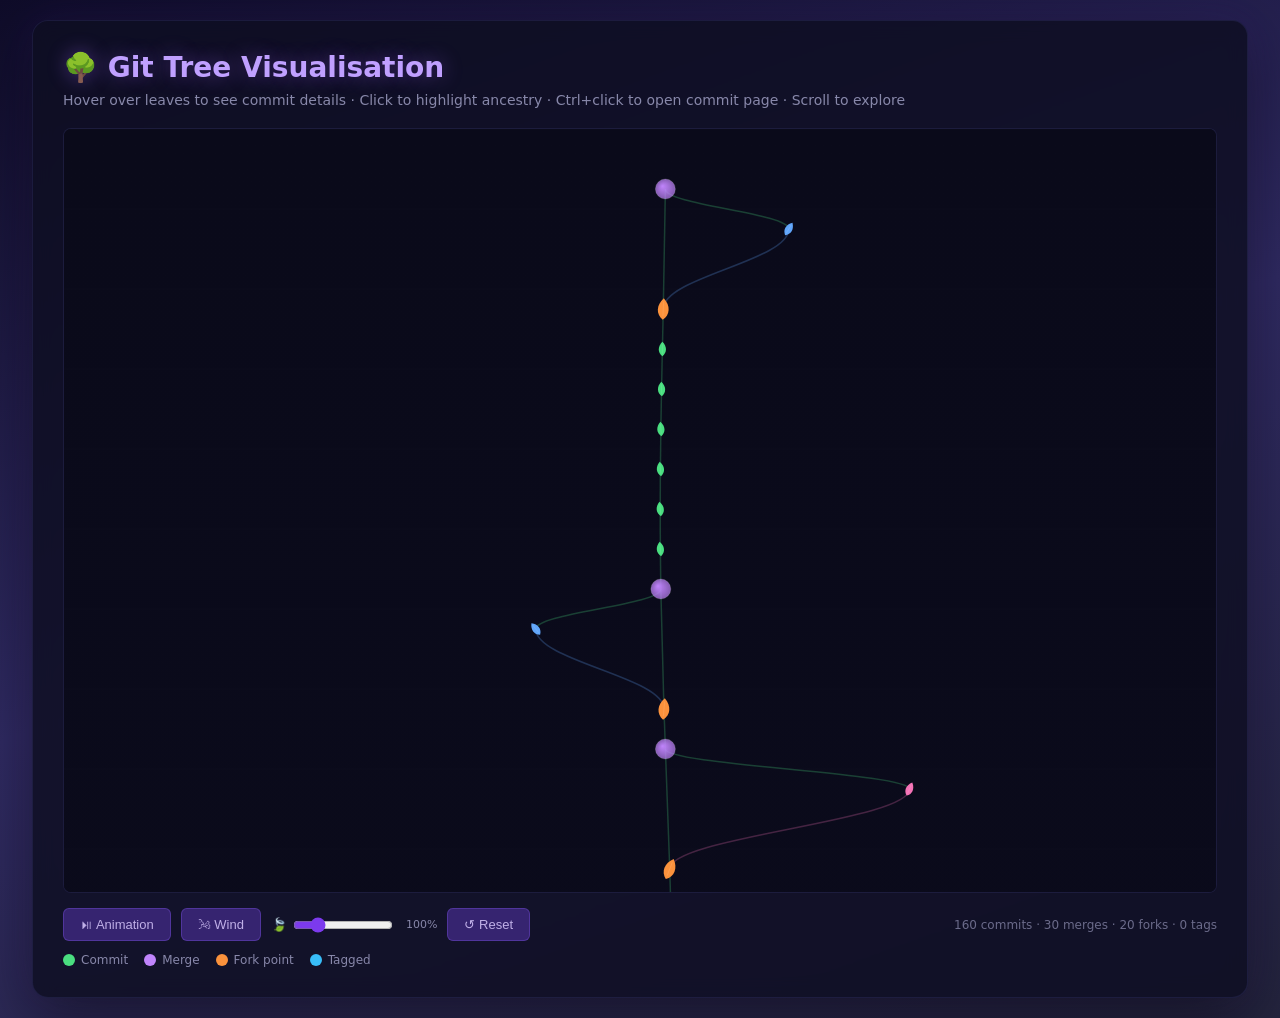
==== .github/tree-viz/git-tree.html @ 7b602de1 "deps(deps): bump actions/cache from 5 to 6 Bumps [actions/cache](https://github.com/actions/cache) f" ====
<!DOCTYPE html>
<html lang="en">
<head>
    <meta charset="UTF-8">
    <meta name="viewport" content="width=device-width, initial-scale=1.0">
    <title>Git Tree Visualisation</title>
    <style>
        * { margin: 0; padding: 0; box-sizing: border-box; }

        body {
            font-family: system-ui, -apple-system, sans-serif;
            background: linear-gradient(160deg, #0f0c29 0%, #302b63 50%, #24243e 100%);
            min-height: 100vh;
            display: flex;
            flex-direction: column;
            align-items: center;
            padding: 20px;
            color: #e0e0e0;
        }

        .container {
            background: rgba(15, 15, 35, 0.85);
            border-radius: 16px;
            box-shadow: 0 20px 60px rgba(0,0,0,0.5), 0 0 40px rgba(100, 60, 200, 0.15);
            padding: 30px;
            max-width: 95vw;
            width: 100%;
            backdrop-filter: blur(10px);
            border: 1px solid rgba(100, 100, 200, 0.15);
        }

        h1 {
            color: #c0a0ff;
            margin-bottom: 8px;
            font-size: 28px;
            text-shadow: 0 0 20px rgba(160, 100, 255, 0.4);
        }

        .info {
            color: #8888aa;
            margin-bottom: 20px;
            font-size: 14px;
        }

        .canvas-viewport {
            position: relative;
            width: 100%;
            overflow: auto;
            border: 1px solid rgba(100, 100, 200, 0.2);
            border-radius: 8px;
            background: #0a0a1a;
            max-height: 85vh;
        }

        #treeCanvas {
            display: block;
            cursor: crosshair;
        }

        #tooltip {
            position: fixed;
            background: rgba(20, 10, 40, 0.96);
            colour: white;
            padding: 14px 18px;
            border-radius: 10px;
            font-family: 'SF Mono', 'Fira Code', 'Cascadia Code', monospace;
            font-size: 12px;
            pointer-events: none;
            opacity: 0;
            transition: opacity 0.15s ease;
            box-shadow: 0 8px 24px rgba(0,0,0,0.6), 0 0 12px rgba(120, 80, 200, 0.3);
            max-width: 420px;
            z-index: 1000;
            border: 1px solid rgba(140, 100, 240, 0.3);
        }

        #tooltip.visible { opacity: 1; }

        .tooltip-sha {
            color: #60a5fa;
            font-weight: bold;
            margin-bottom: 6px;
            font-size: 13px;
        }
        .tooltip-msg {
            color: #e2e8f0;
            margin-bottom: 6px;
            line-height: 1.4;
            word-break: break-word;
        }
        .tooltip-author {
            color: #a78bfa;
            font-size: 11px;
            margin-bottom: 4px;
        }
        .tooltip-date {
            color: #64748b;
            font-size: 10px;
        }
        .tooltip-refs {
            color: #34d399;
            font-size: 11px;
            margin-top: 4px;
            font-weight: bold;
        }

        .controls {
            margin-top: 15px;
            display: flex;
            gap: 10px;
            flex-wrap: wrap;
            align-items: center;
        }

        button {
            padding: 8px 16px;
            background: rgba(80, 50, 160, 0.6);
            color: #c0b0e8;
            border: 1px solid rgba(120, 80, 220, 0.4);
            border-radius: 6px;
            cursor: pointer;
            font-size: 13px;
            transition: all 0.2s;
        }
        button:hover {
            background: rgba(100, 60, 200, 0.8);
            colour: white;
            box-shadow: 0 0 12px rgba(120, 80, 220, 0.4);
        }

        .stats {
            margin-left: auto;
            font-size: 12px;
            color: #6b6b8a;
        }

        .wind-slider-label {
            display: flex;
            align-items: center;
            gap: 6px;
            font-size: 13px;
            color: #c0b0e8;
        }
        .wind-slider-label input[type="range"] {
            width: 100px;
            accent-color: #7c3aed;
        }
        #windVal {
            min-width: 3.5em;
            text-align: right;
            font-size: 11px;
            color: #8888aa;
        }

        .legend {
            display: flex;
            gap: 16px;
            margin-top: 12px;
            flex-wrap: wrap;
        }
        .legend-item {
            display: flex;
            align-items: center;
            gap: 6px;
            font-size: 12px;
            color: #8888aa;
        }
        .legend-dot {
            width: 12px;
            height: 12px;
            border-radius: 50%;
            display: inline-block;
        }
    </style>
</head>
<body>
    <div class="container">
        <h1>🌳 Git Tree Visualisation</h1>
        <p class="info">Hover over leaves to see commit details · Click to highlight ancestry · Ctrl+click to open commit page · Scroll to explore</p>

        <div class="canvas-viewport" id="viewport">
            <canvas id="treeCanvas" width="14320" height="11140"></canvas>
        </div>

        <div class="controls">
            <button onclick="toggleAnimation()">⏯ Animation</button>
            <button onclick="toggleWind()">🌬 Wind</button>
            <label class="wind-slider-label" title="Wind intensity">🍃 <input type="range" id="windSlider" min="0" max="500" value="100" oninput="updateWindIntensity(this.value)"><span id="windVal">100%</span></label>
            <button onclick="resetView()">↺ Reset</button>
            <span class="stats" id="stats"></span>
        </div>

        <div class="legend">
            <div class="legend-item"><span class="legend-dot" style="background:#4ade80"></span> Commit</div>
            <div class="legend-item"><span class="legend-dot" style="background:#c084fc"></span> Merge</div>
            <div class="legend-item"><span class="legend-dot" style="background:#fb923c"></span> Fork point</div>
            <div class="legend-item"><span class="legend-dot" style="background:#38bdf8"></span> Tagged</div>
        </div>
    </div>

    <div id="tooltip">
        <div class="tooltip-sha"></div>
        <div class="tooltip-msg"></div>
        <div class="tooltip-author"></div>
        <div class="tooltip-date"></div>
        <div class="tooltip-refs"></div>
    </div>

    <script>
        // Embedded git data
        const gitData =
{
  "metadata": {
    "repository": "NucleiTaxa",
    "current_branch": "main",
    "repo_url": "https://github.com/XAOSTECH/NucleiTaxa",
    "generated": "2026-06-22T04:49:00Z",
    "max_commits": 500
  },
  "commits": [
    {
      "sha": "41232c661ced8ee55ffcf00a85f423b5a6215e4b",
      "short": "41232c6",
      "parents": "b007c1e878e27f112cfa33607795972f46b2af36 40cb1a79347e690dd697839935535b9dbaecd4ac",
      "author": "github-actions[bot]",
      "email": "41898282+github-actions[bot]@users.noreply.github.com",
      "date": "2026-06-21T16:22:32Z",
      "timestamp": 1782058952,
      "subject": "Merge pull request #24 from XAOSTECH/dependabot/github_actions/actions/checkout-7",
      "refs": "HEAD -> main, origin/main",
      "position": {
        "x": 600,
        "y": 60,
        "lane": 0,
        "radius": 10,
        "depth": 0,
        "is_trunk": true,
        "is_merge": true,
        "is_fork": false
      }
    },
    {
      "sha": "40cb1a79347e690dd697839935535b9dbaecd4ac",
      "short": "40cb1a7",
      "parents": "b007c1e878e27f112cfa33607795972f46b2af36",
      "author": "dependabot[bot]",
      "email": "49699333+dependabot[bot]@users.noreply.github.com",
      "date": "2026-06-21T16:22:16Z",
      "timestamp": 1782058936,
      "subject": "deps(deps): bump actions/checkout from 6 to 7",
      "refs": "",
      "position": {
        "x": 720,
        "y": 100,
        "lane": 1,
        "radius": 6,
        "depth": 1,
        "is_trunk": false,
        "is_merge": false,
        "is_fork": false
      }
    },
    {
      "sha": "b007c1e878e27f112cfa33607795972f46b2af36",
      "short": "b007c1e",
      "parents": "d0f3e8d32eca702ee3e70d079344cd46fb128a1e",
      "author": "xaos-bot",
      "email": "262248812+xaos-bot@users.noreply.github.com",
      "date": "2026-06-15T04:48:42Z",
      "timestamp": 1781498922,
      "subject": "chore: update git tree visualisation",
      "refs": "",
      "position": {
        "x": 600,
        "y": 180,
        "lane": 0,
        "radius": 9,
        "depth": 2,
        "is_trunk": true,
        "is_merge": false,
        "is_fork": true
      }
    },
    {
      "sha": "d0f3e8d32eca702ee3e70d079344cd46fb128a1e",
      "short": "d0f3e8d",
      "parents": "f5c9cf0ac5fb6d6c2a73957d58bdd40660bbec14",
      "author": "xaos-bot",
      "email": "262248812+xaos-bot@users.noreply.github.com",
      "date": "2026-06-08T04:21:24Z",
      "timestamp": 1780892484,
      "subject": "chore: update git tree visualisation",
      "refs": "",
      "position": {
        "x": 600,
        "y": 220,
        "lane": 0,
        "radius": 6,
        "depth": 3,
        "is_trunk": true,
        "is_merge": false,
        "is_fork": false
      }
    },
    {
      "sha": "f5c9cf0ac5fb6d6c2a73957d58bdd40660bbec14",
      "short": "f5c9cf0",
      "parents": "606347791460cd153b77f879ed98bd1bcd10e234",
      "author": "xaos-bot",
      "email": "262248812+xaos-bot@users.noreply.github.com",
      "date": "2026-06-01T04:25:32Z",
      "timestamp": 1780287932,
      "subject": "chore: update git tree visualisation",
      "refs": "",
      "position": {
        "x": 600,
        "y": 260,
        "lane": 0,
        "radius": 6,
        "depth": 4,
        "is_trunk": true,
        "is_merge": false,
        "is_fork": false
      }
    },
    {
      "sha": "606347791460cd153b77f879ed98bd1bcd10e234",
      "short": "6063477",
      "parents": "a9d413ce1d915ed72c4b5ce0df0faee19420cb8a",
      "author": "xaos-bot",
      "email": "262248812+xaos-bot@users.noreply.github.com",
      "date": "2026-05-25T04:10:03Z",
      "timestamp": 1779682203,
      "subject": "chore: update git tree visualisation",
      "refs": "",
      "position": {
        "x": 600,
        "y": 300,
        "lane": 0,
        "radius": 6,
        "depth": 5,
        "is_trunk": true,
        "is_merge": false,
        "is_fork": false
      }
    },
    {
      "sha": "a9d413ce1d915ed72c4b5ce0df0faee19420cb8a",
      "short": "a9d413c",
      "parents": "e63e639aa2f65babe57d899d7878a26528484118",
      "author": "xaos-bot",
      "email": "262248812+xaos-bot@users.noreply.github.com",
      "date": "2026-05-18T04:01:41Z",
      "timestamp": 1779076901,
      "subject": "chore: update git tree visualisation",
      "refs": "",
      "position": {
        "x": 600,
        "y": 340,
        "lane": 0,
        "radius": 6,
        "depth": 6,
        "is_trunk": true,
        "is_merge": false,
        "is_fork": false
      }
    },
    {
      "sha": "e63e639aa2f65babe57d899d7878a26528484118",
      "short": "e63e639",
      "parents": "c473a6976143fa69ef60a863da877c1083e9ee1a",
      "author": "xaos-bot",
      "email": "262248812+xaos-bot@users.noreply.github.com",
      "date": "2026-05-11T03:53:28Z",
      "timestamp": 1778471608,
      "subject": "chore: update git tree visualisation",
      "refs": "",
      "position": {
        "x": 600,
        "y": 380,
        "lane": 0,
        "radius": 6,
        "depth": 7,
        "is_trunk": true,
        "is_merge": false,
        "is_fork": false
      }
    },
    {
      "sha": "c473a6976143fa69ef60a863da877c1083e9ee1a",
      "short": "c473a69",
      "parents": "af40962e6a9e6e44453851a19d24b72e5bfe69c3",
      "author": "xaos-bot",
      "email": "262248812+xaos-bot@users.noreply.github.com",
      "date": "2026-05-04T03:35:18Z",
      "timestamp": 1777865718,
      "subject": "chore: update git tree visualisation",
      "refs": "",
      "position": {
        "x": 600,
        "y": 420,
        "lane": 0,
        "radius": 6,
        "depth": 8,
        "is_trunk": true,
        "is_merge": false,
        "is_fork": false
      }
    },
    {
      "sha": "af40962e6a9e6e44453851a19d24b72e5bfe69c3",
      "short": "af40962",
      "parents": "7d83b82faa7ccc38039ddff72d6188c4bd603f1f 62e15ee246f64b8602aaeaac5309c9735b6ff94a",
      "author": "github-actions[bot]",
      "email": "41898282+github-actions[bot]@users.noreply.github.com",
      "date": "2026-05-03T16:22:52Z",
      "timestamp": 1777825372,
      "subject": "Merge pull request #23 from XAOSTECH/dependabot/github_actions/XAOSTECH/dev-control-379196e542149cc83181d41c9b173bc8eb197db8",
      "refs": "",
      "position": {
        "x": 600,
        "y": 460,
        "lane": 0,
        "radius": 10,
        "depth": 9,
        "is_trunk": true,
        "is_merge": true,
        "is_fork": false
      }
    },
    {
      "sha": "62e15ee246f64b8602aaeaac5309c9735b6ff94a",
      "short": "62e15ee",
      "parents": "7d83b82faa7ccc38039ddff72d6188c4bd603f1f",
      "author": "dependabot[bot]",
      "email": "49699333+dependabot[bot]@users.noreply.github.com",
      "date": "2026-05-03T16:22:35Z",
      "timestamp": 1777825355,
      "subject": "deps(deps): bump XAOSTECH/dev-control",
      "refs": "",
      "position": {
        "x": 480,
        "y": 500,
        "lane": -1,
        "radius": 6,
        "depth": 10,
        "is_trunk": false,
        "is_merge": false,
        "is_fork": false
      }
    },
    {
      "sha": "7d83b82faa7ccc38039ddff72d6188c4bd603f1f",
      "short": "7d83b82",
      "parents": "8b4ada66db8052ad129b9caed45a054bc9fb64c3",
      "author": "xaos-bot",
      "email": "262248812+xaos-bot@users.noreply.github.com",
      "date": "2026-04-27T03:29:28Z",
      "timestamp": 1777260568,
      "subject": "chore: update git tree visualisation",
      "refs": "",
      "position": {
        "x": 600,
        "y": 580,
        "lane": 0,
        "radius": 9,
        "depth": 11,
        "is_trunk": true,
        "is_merge": false,
        "is_fork": true
      }
    },
    {
      "sha": "8b4ada66db8052ad129b9caed45a054bc9fb64c3",
      "short": "8b4ada6",
      "parents": "06611bc4a2fdcd0a7e358754fea4e74a6614bc07 65a94b5cf323e6d242012950b7185e0549c5fd6d",
      "author": "github-actions[bot]",
      "email": "41898282+github-actions[bot]@users.noreply.github.com",
      "date": "2026-04-26T16:22:46Z",
      "timestamp": 1777220566,
      "subject": "Merge pull request #22 from XAOSTECH/dependabot/github_actions/XAOSTECH/dev-control-9f305c1cb523dc7d832e58ac8af47c5ef5dba080",
      "refs": "",
      "position": {
        "x": 600,
        "y": 620,
        "lane": 0,
        "radius": 10,
        "depth": 12,
        "is_trunk": true,
        "is_merge": true,
        "is_fork": false
      }
    },
    {
      "sha": "65a94b5cf323e6d242012950b7185e0549c5fd6d",
      "short": "65a94b5",
      "parents": "06611bc4a2fdcd0a7e358754fea4e74a6614bc07",
      "author": "dependabot[bot]",
      "email": "49699333+dependabot[bot]@users.noreply.github.com",
      "date": "2026-04-26T16:22:29Z",
      "timestamp": 1777220549,
      "subject": "deps(deps): bump XAOSTECH/dev-control",
      "refs": "",
      "position": {
        "x": 840,
        "y": 660,
        "lane": 2,
        "radius": 6,
        "depth": 13,
        "is_trunk": false,
        "is_merge": false,
        "is_fork": false
      }
    },
    {
      "sha": "06611bc4a2fdcd0a7e358754fea4e74a6614bc07",
      "short": "06611bc",
      "parents": "e55819404cbd61c9c9fb7d485c2bc959acaa6da0",
      "author": "xaos-bot",
      "email": "262248812+xaos-bot@users.noreply.github.com",
      "date": "2026-04-20T03:22:00Z",
      "timestamp": 1776655320,
      "subject": "chore: update git tree visualisation",
      "refs": "",
      "position": {
        "x": 600,
        "y": 740,
        "lane": 0,
        "radius": 9,
        "depth": 14,
        "is_trunk": true,
        "is_merge": false,
        "is_fork": true
      }
    },
    {
      "sha": "e55819404cbd61c9c9fb7d485c2bc959acaa6da0",
      "short": "e558194",
      "parents": "5be354a87c30fcbe55186626407dc986a97b3bef",
      "author": "xaos-bot",
      "email": "262248812+xaos-bot@users.noreply.github.com",
      "date": "2026-04-13T03:21:18Z",
      "timestamp": 1776050478,
      "subject": "chore: update git tree visualisation",
      "refs": "",
      "position": {
        "x": 600,
        "y": 780,
        "lane": 0,
        "radius": 6,
        "depth": 15,
        "is_trunk": true,
        "is_merge": false,
        "is_fork": false
      }
    },
    {
      "sha": "5be354a87c30fcbe55186626407dc986a97b3bef",
      "short": "5be354a",
      "parents": "4da0166adc222e0f4d15960dfcf4c6582ae81dc2 6b8c9df88d8353589216b6ad752e42dc074a12f6",
      "author": "xaostech[bot]",
      "email": "260314499+xaostech[bot]@users.noreply.github.com",
      "date": "2026-04-12T16:23:05Z",
      "timestamp": 1776010985,
      "subject": "Merge pull request #21 from XAOSTECH:dependabot/github_actions/XAOSTECH/dev-control-99c3e9aab76604c6a046e205f1a8e0dcf53fe935",
      "refs": "",
      "position": {
        "x": 600,
        "y": 820,
        "lane": 0,
        "radius": 10,
        "depth": 16,
        "is_trunk": true,
        "is_merge": true,
        "is_fork": false
      }
    },
    {
      "sha": "4da0166adc222e0f4d15960dfcf4c6582ae81dc2",
      "short": "4da0166",
      "parents": "c6d8f08773262a2178a7fde7b9eb0bcdce053961 18c7254143e2e7862708c2ce498ddb08b98daad4",
      "author": "xaostech[bot]",
      "email": "260314499+xaostech[bot]@users.noreply.github.com",
      "date": "2026-04-12T16:22:57Z",
      "timestamp": 1776010977,
      "subject": "Merge pull request #20 from XAOSTECH:dependabot/github_actions/actions/github-script-9",
      "refs": "",
      "position": {
        "x": 600,
        "y": 860,
        "lane": 0,
        "radius": 10,
        "depth": 17,
        "is_trunk": true,
        "is_merge": true,
        "is_fork": false
      }
    },
    {
      "sha": "c6d8f08773262a2178a7fde7b9eb0bcdce053961",
      "short": "c6d8f08",
      "parents": "495ff445d1a9e8f7c9bde75d1e3028f36a0f2b95 a6d15f255c7b112c5cb91ea34bc2eed3b96606d8",
      "author": "github-actions[bot]",
      "email": "41898282+github-actions[bot]@users.noreply.github.com",
      "date": "2026-04-12T16:22:41Z",
      "timestamp": 1776010961,
      "subject": "Merge pull request #19 from XAOSTECH/dependabot/github_actions/actions/upload-artifact-7",
      "refs": "",
      "position": {
        "x": 600,
        "y": 900,
        "lane": 0,
        "radius": 10,
        "depth": 18,
        "is_trunk": true,
        "is_merge": true,
        "is_fork": false
      }
    },
    {
      "sha": "6b8c9df88d8353589216b6ad752e42dc074a12f6",
      "short": "6b8c9df",
      "parents": "495ff445d1a9e8f7c9bde75d1e3028f36a0f2b95",
      "author": "dependabot[bot]",
      "email": "49699333+dependabot[bot]@users.noreply.github.com",
      "date": "2026-04-12T16:22:39Z",
      "timestamp": 1776010959,
      "subject": "deps(deps): bump XAOSTECH/dev-control",
      "refs": "",
      "position": {
        "x": 360,
        "y": 940,
        "lane": -2,
        "radius": 6,
        "depth": 19,
        "is_trunk": false,
        "is_merge": false,
        "is_fork": false
      }
    },
    {
      "sha": "18c7254143e2e7862708c2ce498ddb08b98daad4",
      "short": "18c7254",
      "parents": "495ff445d1a9e8f7c9bde75d1e3028f36a0f2b95",
      "author": "dependabot[bot]",
      "email": "49699333+dependabot[bot]@users.noreply.github.com",
      "date": "2026-04-12T16:22:30Z",
      "timestamp": 1776010950,
      "subject": "deps(deps): bump actions/github-script from 8 to 9",
      "refs": "",
      "position": {
        "x": 960,
        "y": 1020,
        "lane": 3,
        "radius": 6,
        "depth": 20,
        "is_trunk": false,
        "is_merge": false,
        "is_fork": false
      }
    },
    {
      "sha": "a6d15f255c7b112c5cb91ea34bc2eed3b96606d8",
      "short": "a6d15f2",
      "parents": "495ff445d1a9e8f7c9bde75d1e3028f36a0f2b95",
      "author": "dependabot[bot]",
      "email": "49699333+dependabot[bot]@users.noreply.github.com",
      "date": "2026-04-12T16:22:25Z",
      "timestamp": 1776010945,
      "subject": "deps(deps): bump actions/upload-artifact from 4 to 7",
      "refs": "",
      "position": {
        "x": 240,
        "y": 1100,
        "lane": -3,
        "radius": 6,
        "depth": 21,
        "is_trunk": false,
        "is_merge": false,
        "is_fork": false
      }
    },
    {
      "sha": "495ff445d1a9e8f7c9bde75d1e3028f36a0f2b95",
      "short": "495ff44",
      "parents": "6768ca57034a667f671c6df43870708297c64d71",
      "author": "xaos-bot",
      "email": "262248812+xaos-bot@users.noreply.github.com",
      "date": "2026-04-06T02:51:57Z",
      "timestamp": 1775443917,
      "subject": "chore: update git tree visualisation",
      "refs": "",
      "position": {
        "x": 600,
        "y": 1180,
        "lane": 0,
        "radius": 9,
        "depth": 22,
        "is_trunk": true,
        "is_merge": false,
        "is_fork": true
      }
    },
    {
      "sha": "6768ca57034a667f671c6df43870708297c64d71",
      "short": "6768ca5",
      "parents": "ab99e5c835305ece7202326d80ac784bf202d5a3 105cc7beadb2a890464088f665e5e45d92e1fe4e",
      "author": "github-actions[bot]",
      "email": "41898282+github-actions[bot]@users.noreply.github.com",
      "date": "2026-04-05T16:23:02Z",
      "timestamp": 1775406182,
      "subject": "Merge pull request #18 from XAOSTECH/dependabot/github_actions/XAOSTECH/dev-control-36d58407ebfb4ea31439818a87634315a0cebcad",
      "refs": "",
      "position": {
        "x": 600,
        "y": 1220,
        "lane": 0,
        "radius": 10,
        "depth": 23,
        "is_trunk": true,
        "is_merge": true,
        "is_fork": false
      }
    },
    {
      "sha": "ab99e5c835305ece7202326d80ac784bf202d5a3",
      "short": "ab99e5c",
      "parents": "a4da0d1876a8d8c42b1d01bcae4d5f3532a8497f d369dd8db6f604b87bf23433dba35d2415a3264c",
      "author": "github-actions[bot]",
      "email": "41898282+github-actions[bot]@users.noreply.github.com",
      "date": "2026-04-05T16:22:48Z",
      "timestamp": 1775406168,
      "subject": "Merge pull request #17 from XAOSTECH/dependabot/github_actions/actions/github-script-8",
      "refs": "",
      "position": {
        "x": 600,
        "y": 1260,
        "lane": 0,
        "radius": 10,
        "depth": 24,
        "is_trunk": true,
        "is_merge": true,
        "is_fork": false
      }
    },
    {
      "sha": "105cc7beadb2a890464088f665e5e45d92e1fe4e",
      "short": "105cc7b",
      "parents": "a4da0d1876a8d8c42b1d01bcae4d5f3532a8497f",
      "author": "dependabot[bot]",
      "email": "49699333+dependabot[bot]@users.noreply.github.com",
      "date": "2026-04-05T16:22:44Z",
      "timestamp": 1775406164,
      "subject": "deps(deps): bump XAOSTECH/dev-control",
      "refs": "",
      "position": {
        "x": 1080,
        "y": 1300,
        "lane": 4,
        "radius": 6,
        "depth": 25,
        "is_trunk": false,
        "is_merge": false,
        "is_fork": false
      }
    },
    {
      "sha": "d369dd8db6f604b87bf23433dba35d2415a3264c",
      "short": "d369dd8",
      "parents": "a4da0d1876a8d8c42b1d01bcae4d5f3532a8497f",
      "author": "dependabot[bot]",
      "email": "49699333+dependabot[bot]@users.noreply.github.com",
      "date": "2026-04-05T16:22:30Z",
      "timestamp": 1775406150,
      "subject": "deps(deps): bump actions/github-script from 6 to 8",
      "refs": "",
      "position": {
        "x": 120,
        "y": 1380,
        "lane": -4,
        "radius": 6,
        "depth": 26,
        "is_trunk": false,
        "is_merge": false,
        "is_fork": false
      }
    },
    {
      "sha": "a4da0d1876a8d8c42b1d01bcae4d5f3532a8497f",
      "short": "a4da0d1",
      "parents": "07fea1371aa328c6f38baeac55003c05463f8e19 1c0269caea0f105f8944b753b01d567b0411a062",
      "author": "github-actions[bot]",
      "email": "41898282+github-actions[bot]@users.noreply.github.com",
      "date": "2026-04-01T02:08:28Z",
      "timestamp": 1775009308,
      "subject": "Merge pull request #16 from XAOSTECH/anglicise/20260401-020811",
      "refs": "",
      "position": {
        "x": 600,
        "y": 1460,
        "lane": 0,
        "radius": 10,
        "depth": 27,
        "is_trunk": true,
        "is_merge": true,
        "is_fork": true
      }
    },
    {
      "sha": "1c0269caea0f105f8944b753b01d567b0411a062",
      "short": "1c0269c",
      "parents": "07fea1371aa328c6f38baeac55003c05463f8e19",
      "author": "xaos-bot",
      "email": "262248812+xaos-bot@users.noreply.github.com",
      "date": "2026-04-01T02:08:11Z",
      "timestamp": 1775009291,
      "subject": "chore: convert American spellings to British English",
      "refs": "",
      "position": {
        "x": 1200,
        "y": 1500,
        "lane": 5,
        "radius": 6,
        "depth": 28,
        "is_trunk": false,
        "is_merge": false,
        "is_fork": false
      }
    },
    {
      "sha": "07fea1371aa328c6f38baeac55003c05463f8e19",
      "short": "07fea13",
      "parents": "a2fa42864970e7c47db732296d293b922dba3d65",
      "author": "xaos-bot",
      "email": "262248812+xaos-bot@users.noreply.github.com",
      "date": "2026-03-30T02:51:09Z",
      "timestamp": 1774839069,
      "subject": "chore: update git tree visualisation",
      "refs": "",
      "position": {
        "x": 600,
        "y": 1580,
        "lane": 0,
        "radius": 9,
        "depth": 29,
        "is_trunk": true,
        "is_merge": false,
        "is_fork": true
      }
    },
    {
      "sha": "a2fa42864970e7c47db732296d293b922dba3d65",
      "short": "a2fa428",
      "parents": "47b418a959170329266ae20ea1c55f77c2b107ff 76e9b72fe594a3b52e68c084a3599f8bad91bd20",
      "author": "github-actions[bot]",
      "email": "41898282+github-actions[bot]@users.noreply.github.com",
      "date": "2026-03-29T16:22:46Z",
      "timestamp": 1774801366,
      "subject": "Merge pull request #14 from XAOSTECH/dependabot/github_actions/actions/create-github-app-token-3",
      "refs": "",
      "position": {
        "x": 600,
        "y": 1620,
        "lane": 0,
        "radius": 10,
        "depth": 30,
        "is_trunk": true,
        "is_merge": true,
        "is_fork": false
      }
    },
    {
      "sha": "76e9b72fe594a3b52e68c084a3599f8bad91bd20",
      "short": "76e9b72",
      "parents": "47b418a959170329266ae20ea1c55f77c2b107ff",
      "author": "dependabot[bot]",
      "email": "49699333+dependabot[bot]@users.noreply.github.com",
      "date": "2026-03-29T16:22:30Z",
      "timestamp": 1774801350,
      "subject": "deps(deps): bump actions/create-github-app-token from 2 to 3",
      "refs": "",
      "position": {
        "x": 0,
        "y": 1660,
        "lane": -5,
        "radius": 6,
        "depth": 31,
        "is_trunk": false,
        "is_merge": false,
        "is_fork": false
      }
    },
    {
      "sha": "47b418a959170329266ae20ea1c55f77c2b107ff",
      "short": "47b418a",
      "parents": "8fa06ba74d2447d9806a442b6a7745e06b16e495",
      "author": "xaoscience",
      "email": "69734795+xaoscience@users.noreply.github.com",
      "date": "2026-03-23T17:54:19+01:00",
      "timestamp": 1774284859,
      "subject": "chore(dc-init): load workflows,actions",
      "refs": "",
      "position": {
        "x": 600,
        "y": 1740,
        "lane": 0,
        "radius": 9,
        "depth": 32,
        "is_trunk": true,
        "is_merge": false,
        "is_fork": true
      }
    },
    {
      "sha": "8fa06ba74d2447d9806a442b6a7745e06b16e495",
      "short": "8fa06ba",
      "parents": "980f73be9d4bdbeb8397f82aeaf29d475613d9b9",
      "author": "xaos-bot",
      "email": "262248812+xaos-bot@users.noreply.github.com",
      "date": "2026-03-23T02:38:33Z",
      "timestamp": 1774233513,
      "subject": "chore: update git tree visualisation",
      "refs": "",
      "position": {
        "x": 600,
        "y": 1780,
        "lane": 0,
        "radius": 6,
        "depth": 33,
        "is_trunk": true,
        "is_merge": false,
        "is_fork": false
      }
    },
    {
      "sha": "980f73be9d4bdbeb8397f82aeaf29d475613d9b9",
      "short": "980f73b",
      "parents": "3eb93ade732d44b385df2f83e032c699518eb172 07aa05ac697365c7f98366637f169dbb2e31a215",
      "author": "github-actions[bot]",
      "email": "41898282+github-actions[bot]@users.noreply.github.com",
      "date": "2026-03-22T16:23:10Z",
      "timestamp": 1774196590,
      "subject": "Merge pull request #13 from XAOSTECH/dependabot/github_actions/actions/upload-artifact-7",
      "refs": "",
      "position": {
        "x": 600,
        "y": 1820,
        "lane": 0,
        "radius": 10,
        "depth": 34,
        "is_trunk": true,
        "is_merge": true,
        "is_fork": false
      }
    },
    {
      "sha": "07aa05ac697365c7f98366637f169dbb2e31a215",
      "short": "07aa05a",
      "parents": "a90053bc425779089548fff41b9a9b53cea60108",
      "author": "dependabot[bot]",
      "email": "49699333+dependabot[bot]@users.noreply.github.com",
      "date": "2026-03-22T16:22:55Z",
      "timestamp": 1774196575,
      "subject": "deps(deps): bump actions/upload-artifact from 4 to 7",
      "refs": "",
      "position": {
        "x": 1320,
        "y": 1860,
        "lane": 6,
        "radius": 6,
        "depth": 35,
        "is_trunk": false,
        "is_merge": false,
        "is_fork": false
      }
    },
    {
      "sha": "3eb93ade732d44b385df2f83e032c699518eb172",
      "short": "3eb93ad",
      "parents": "a90053bc425779089548fff41b9a9b53cea60108 ef2f3e6ed5f2c51dd7c15e7f307a6af76ac51df0",
      "author": "github-actions[bot]",
      "email": "41898282+github-actions[bot]@users.noreply.github.com",
      "date": "2026-03-22T16:22:46Z",
      "timestamp": 1774196566,
      "subject": "Merge pull request #11 from XAOSTECH/dependabot/github_actions/actions/create-github-app-token-3",
      "refs": "",
      "position": {
        "x": 600,
        "y": 1940,
        "lane": 0,
        "radius": 10,
        "depth": 36,
        "is_trunk": true,
        "is_merge": true,
        "is_fork": false
      }
    },
    {
      "sha": "ef2f3e6ed5f2c51dd7c15e7f307a6af76ac51df0",
      "short": "ef2f3e6",
      "parents": "a90053bc425779089548fff41b9a9b53cea60108",
      "author": "dependabot[bot]",
      "email": "49699333+dependabot[bot]@users.noreply.github.com",
      "date": "2026-03-22T16:22:29Z",
      "timestamp": 1774196549,
      "subject": "deps(deps): bump actions/create-github-app-token from 2 to 3",
      "refs": "",
      "position": {
        "x": -120,
        "y": 1980,
        "lane": -6,
        "radius": 6,
        "depth": 37,
        "is_trunk": false,
        "is_merge": false,
        "is_fork": false
      }
    },
    {
      "sha": "a90053bc425779089548fff41b9a9b53cea60108",
      "short": "a90053b",
      "parents": "3f03000930502f41e4c17884fa1f745c1257fb01",
      "author": "xaoscience",
      "email": "69734795+xaoscience@users.noreply.github.com",
      "date": "2026-03-17T04:06:42+01:00",
      "timestamp": 1773716802,
      "subject": "chore(dc-init+contain): update workflows + actions + container config",
      "refs": "",
      "position": {
        "x": 600,
        "y": 2060,
        "lane": 0,
        "radius": 9,
        "depth": 38,
        "is_trunk": true,
        "is_merge": false,
        "is_fork": true
      }
    },
    {
      "sha": "3f03000930502f41e4c17884fa1f745c1257fb01",
      "short": "3f03000",
      "parents": "5311755710e5d9f9ee2499631f4d7d92947b60b1",
      "author": "χαος",
      "email": "69734795+xaoscience@users.noreply.github.com",
      "date": "2025-12-23T00:20:26+01:00",
      "timestamp": 1766445626,
      "subject": "chore(devcontainer): guard python installs in post-create.sh (SKIP_PYTHON=1 to skip)",
      "refs": "",
      "position": {
        "x": 600,
        "y": 2100,
        "lane": 0,
        "radius": 6,
        "depth": 39,
        "is_trunk": true,
        "is_merge": false,
        "is_fork": false
      }
    },
    {
      "sha": "5311755710e5d9f9ee2499631f4d7d92947b60b1",
      "short": "5311755",
      "parents": "49b4cec2a9838d07bc0b04e8a6a51360a58a4527",
      "author": "χαος",
      "email": "69734795+xaoscience@users.noreply.github.com",
      "date": "2025-12-23T00:20:18+01:00",
      "timestamp": 1766445618,
      "subject": "chore(devcontainer): simplify Dockerfile.cuda to minimal CUDA+R base and MIRROR build-arg",
      "refs": "",
      "position": {
        "x": 600,
        "y": 2140,
        "lane": 0,
        "radius": 6,
        "depth": 40,
        "is_trunk": true,
        "is_merge": false,
        "is_fork": false
      }
    },
    {
      "sha": "49b4cec2a9838d07bc0b04e8a6a51360a58a4527",
      "short": "49b4cec",
      "parents": "647e31be65624a7d912c00861c39a461f233c41a",
      "author": "χαος",
      "email": "69734795+xaoscience@users.noreply.github.com",
      "date": "2025-12-23T00:20:11+01:00",
      "timestamp": 1766445611,
      "subject": "chore(devcontainer): switch to minimal CUDA+R devcontainer (remove heavy python feature & postCreate)",
      "refs": "",
      "position": {
        "x": 600,
        "y": 2180,
        "lane": 0,
        "radius": 6,
        "depth": 41,
        "is_trunk": true,
        "is_merge": false,
        "is_fork": false
      }
    },
    {
      "sha": "647e31be65624a7d912c00861c39a461f233c41a",
      "short": "647e31b",
      "parents": "dde4570909255fd8d626b9d12214732c4ec22a24 8c43e83201e72c54814f0f356d18e88389273b91",
      "author": "xaoscience",
      "email": "69734795+xaoscience@users.noreply.github.com",
      "date": "2025-12-22T19:31:37Z",
      "timestamp": 1766431897,
      "subject": "Merge pull request #9 from xaoscience/short-term-vsearch-cuda",
      "refs": "",
      "position": {
        "x": 600,
        "y": 2220,
        "lane": 0,
        "radius": 10,
        "depth": 42,
        "is_trunk": true,
        "is_merge": true,
        "is_fork": false
      }
    },
    {
      "sha": "376b852cb0e66e4ee0339be4801b446736c0dd03",
      "short": "376b852",
      "parents": "8ea4df1f029b6e081d065e15fae7e09e512a96db 1965089e5c62a5f35fd7abf9e584783fe92c07e6",
      "author": "xaoscience",
      "email": "69734795+xaoscience@users.noreply.github.com",
      "date": "2025-12-22T19:31:37Z",
      "timestamp": 1766431897,
      "subject": "Merge pull request #9 from xaoscience/short-term-vsearch-cuda",
      "refs": "origin/Main.bak",
      "position": {
        "x": 1440,
        "y": 2260,
        "lane": 7,
        "radius": 10,
        "depth": 43,
        "is_trunk": false,
        "is_merge": true,
        "is_fork": false
      }
    },
    {
      "sha": "8c43e83201e72c54814f0f356d18e88389273b91",
      "short": "8c43e83",
      "parents": "d2a80384527e28d7d33d030cdb6e27d51c64898b",
      "author": "χαος",
      "email": "69734795+xaoscience@users.noreply.github.com",
      "date": "2025-12-22T20:14:02+01:00",
      "timestamp": 1766430842,
      "subject": "docs: Add Phase 1 GPU implementation guide and validation checklist",
      "refs": "",
      "position": {
        "x": -240,
        "y": 2340,
        "lane": -7,
        "radius": 6,
        "depth": 44,
        "is_trunk": false,
        "is_merge": false,
        "is_fork": false
      }
    },
    {
      "sha": "1965089e5c62a5f35fd7abf9e584783fe92c07e6",
      "short": "1965089",
      "parents": "6f05151d1d316c63ac29b65033a891fdc4f7fa21",
      "author": "χαος",
      "email": "69734795+xaoscience@users.noreply.github.com",
      "date": "2025-12-22T20:14:02+01:00",
      "timestamp": 1766430842,
      "subject": "docs: Add Phase 1 GPU implementation guide and validation checklist",
      "refs": "",
      "position": {
        "x": 1560,
        "y": 2420,
        "lane": 8,
        "radius": 6,
        "depth": 45,
        "is_trunk": false,
        "is_merge": false,
        "is_fork": false
      }
    },
    {
      "sha": "d2a80384527e28d7d33d030cdb6e27d51c64898b",
      "short": "d2a8038",
      "parents": "fd42f6f5321a3f071d3a5e028ebb45b9b21dd2d0",
      "author": "χαος",
      "email": "69734795+xaoscience@users.noreply.github.com",
      "date": "2025-12-22T20:13:31+01:00",
      "timestamp": 1766430811,
      "subject": "feat: Add comprehensive CPU vs GPU benchmark test suite",
      "refs": "",
      "position": {
        "x": -360,
        "y": 2500,
        "lane": -8,
        "radius": 6,
        "depth": 46,
        "is_trunk": false,
        "is_merge": false,
        "is_fork": false
      }
    },
    {
      "sha": "6f05151d1d316c63ac29b65033a891fdc4f7fa21",
      "short": "6f05151",
      "parents": "b68691bdc33238f55b87d59c2ee102187fc6ba21",
      "author": "χαος",
      "email": "69734795+xaoscience@users.noreply.github.com",
      "date": "2025-12-22T20:13:31+01:00",
      "timestamp": 1766430811,
      "subject": "feat: Add comprehensive CPU vs GPU benchmark test suite",
      "refs": "",
      "position": {
        "x": 1680,
        "y": 2580,
        "lane": 9,
        "radius": 6,
        "depth": 47,
        "is_trunk": false,
        "is_merge": false,
        "is_fork": false
      }
    },
    {
      "sha": "fd42f6f5321a3f071d3a5e028ebb45b9b21dd2d0",
      "short": "fd42f6f",
      "parents": "56fa90210f69760cc53a6007d509730a1c91817c",
      "author": "χαος",
      "email": "69734795+xaoscience@users.noreply.github.com",
      "date": "2025-12-22T20:12:56+01:00",
      "timestamp": 1766430776,
      "subject": "feat: Add CUDA GPU acceleration support to chimera detection stage",
      "refs": "",
      "position": {
        "x": -480,
        "y": 2660,
        "lane": -9,
        "radius": 6,
        "depth": 48,
        "is_trunk": false,
        "is_merge": false,
        "is_fork": false
      }
    },
    {
      "sha": "b68691bdc33238f55b87d59c2ee102187fc6ba21",
      "short": "b68691b",
      "parents": "d0ea104c79161f998f8fc4b9b329b627bec6dc15",
      "author": "χαος",
      "email": "69734795+xaoscience@users.noreply.github.com",
      "date": "2025-12-22T20:12:56+01:00",
      "timestamp": 1766430776,
      "subject": "feat: Add CUDA GPU acceleration support to chimera detection stage",
      "refs": "",
      "position": {
        "x": 1800,
        "y": 2740,
        "lane": 10,
        "radius": 6,
        "depth": 49,
        "is_trunk": false,
        "is_merge": false,
        "is_fork": false
      }
    },
    {
      "sha": "56fa90210f69760cc53a6007d509730a1c91817c",
      "short": "56fa902",
      "parents": "dde4570909255fd8d626b9d12214732c4ec22a24",
      "author": "χαος",
      "email": "69734795+xaoscience@users.noreply.github.com",
      "date": "2025-12-22T20:10:37+01:00",
      "timestamp": 1766430637,
      "subject": "feat: Update CLI orchestrator with CUDA flag support and enhanced logging",
      "refs": "",
      "position": {
        "x": -600,
        "y": 2820,
        "lane": -10,
        "radius": 6,
        "depth": 50,
        "is_trunk": false,
        "is_merge": false,
        "is_fork": false
      }
    },
    {
      "sha": "d0ea104c79161f998f8fc4b9b329b627bec6dc15",
      "short": "d0ea104",
      "parents": "8ea4df1f029b6e081d065e15fae7e09e512a96db",
      "author": "χαος",
      "email": "69734795+xaoscience@users.noreply.github.com",
      "date": "2025-12-22T20:10:37+01:00",
      "timestamp": 1766430637,
      "subject": "feat: Update CLI orchestrator with CUDA flag support and enhanced logging",
      "refs": "",
      "position": {
        "x": 1920,
        "y": 2900,
        "lane": 11,
        "radius": 6,
        "depth": 51,
        "is_trunk": false,
        "is_merge": false,
        "is_fork": false
      }
    },
    {
      "sha": "dde4570909255fd8d626b9d12214732c4ec22a24",
      "short": "dde4570",
      "parents": "88201ac52178d25ae0b7891ea9ad05b4fa5b4a7e 2fd223174ab39365d7c3c569a64441e6d15c551f",
      "author": "χαος",
      "email": "69734795+xaoscience@users.noreply.github.com",
      "date": "2025-12-22T20:02:06+01:00",
      "timestamp": 1766430126,
      "subject": "Merge pull request #8 from xaoscience/cuda-expansion",
      "refs": "",
      "position": {
        "x": 600,
        "y": 2980,
        "lane": 0,
        "radius": 10,
        "depth": 52,
        "is_trunk": true,
        "is_merge": true,
        "is_fork": true
      }
    },
    {
      "sha": "8ea4df1f029b6e081d065e15fae7e09e512a96db",
      "short": "8ea4df1",
      "parents": "89aba319ae4af19dc34e05975b101f242f651c96 8752098c205d3b8bf01f4e90f348567c12c53438",
      "author": "χαος",
      "email": "69734795+xaoscience@users.noreply.github.com",
      "date": "2025-12-22T20:02:06+01:00",
      "timestamp": 1766430126,
      "subject": "Merge pull request #8 from xaoscience/cuda-expansion",
      "refs": "",
      "position": {
        "x": -720,
        "y": 3020,
        "lane": -11,
        "radius": 10,
        "depth": 53,
        "is_trunk": false,
        "is_merge": true,
        "is_fork": true
      }
    },
    {
      "sha": "2fd223174ab39365d7c3c569a64441e6d15c551f",
      "short": "2fd2231",
      "parents": "ac91cc45ebd2cd040b4064e1e313d090acc57413",
      "author": "χαος",
      "email": "69734795+xaoscience@users.noreply.github.com",
      "date": "2025-12-22T19:59:55+01:00",
      "timestamp": 1766429995,
      "subject": "docs: Update README with CUDA acceleration options and GPU performance",
      "refs": "",
      "position": {
        "x": 2040,
        "y": 3100,
        "lane": 12,
        "radius": 6,
        "depth": 54,
        "is_trunk": false,
        "is_merge": false,
        "is_fork": false
      }
    },
    {
      "sha": "8752098c205d3b8bf01f4e90f348567c12c53438",
      "short": "8752098",
      "parents": "9d17c0cb0cc7e429a455ea2a88177b239e7cfb04",
      "author": "χαος",
      "email": "69734795+xaoscience@users.noreply.github.com",
      "date": "2025-12-22T19:59:55+01:00",
      "timestamp": 1766429995,
      "subject": "docs: Update README with CUDA acceleration options and GPU performance",
      "refs": "",
      "position": {
        "x": -840,
        "y": 3180,
        "lane": -12,
        "radius": 6,
        "depth": 55,
        "is_trunk": false,
        "is_merge": false,
        "is_fork": false
      }
    },
    {
      "sha": "ac91cc45ebd2cd040b4064e1e313d090acc57413",
      "short": "ac91cc4",
      "parents": "47b0efc76f7b9ca7619f9371e96e32320df5c33b",
      "author": "χαος",
      "email": "69734795+xaoscience@users.noreply.github.com",
      "date": "2025-12-22T19:59:11+01:00",
      "timestamp": 1766429951,
      "subject": "feat: Add Dockerfile.cuda for GPU-accelerated amplicon analysis",
      "refs": "",
      "position": {
        "x": 2160,
        "y": 3260,
        "lane": 13,
        "radius": 6,
        "depth": 56,
        "is_trunk": false,
        "is_merge": false,
        "is_fork": false
      }
    },
    {
      "sha": "9d17c0cb0cc7e429a455ea2a88177b239e7cfb04",
      "short": "9d17c0c",
      "parents": "deb66922a33456f77247d461496482138d938e27",
      "author": "χαος",
      "email": "69734795+xaoscience@users.noreply.github.com",
      "date": "2025-12-22T19:59:11+01:00",
      "timestamp": 1766429951,
      "subject": "feat: Add Dockerfile.cuda for GPU-accelerated amplicon analysis",
      "refs": "",
      "position": {
        "x": -960,
        "y": 3340,
        "lane": -13,
        "radius": 6,
        "depth": 57,
        "is_trunk": false,
        "is_merge": false,
        "is_fork": false
      }
    },
    {
      "sha": "47b0efc76f7b9ca7619f9371e96e32320df5c33b",
      "short": "47b0efc",
      "parents": "88201ac52178d25ae0b7891ea9ad05b4fa5b4a7e",
      "author": "χαος",
      "email": "69734795+xaoscience@users.noreply.github.com",
      "date": "2025-12-22T19:59:03+01:00",
      "timestamp": 1766429943,
      "subject": "docs: Add CUDA acceleration guide for GPU-enabled amplicon analysis",
      "refs": "",
      "position": {
        "x": 2280,
        "y": 3420,
        "lane": 14,
        "radius": 6,
        "depth": 58,
        "is_trunk": false,
        "is_merge": false,
        "is_fork": false
      }
    },
    {
      "sha": "deb66922a33456f77247d461496482138d938e27",
      "short": "deb6692",
      "parents": "89aba319ae4af19dc34e05975b101f242f651c96",
      "author": "χαος",
      "email": "69734795+xaoscience@users.noreply.github.com",
      "date": "2025-12-22T19:59:03+01:00",
      "timestamp": 1766429943,
      "subject": "docs: Add CUDA acceleration guide for GPU-enabled amplicon analysis",
      "refs": "",
      "position": {
        "x": -1080,
        "y": 3500,
        "lane": -14,
        "radius": 6,
        "depth": 59,
        "is_trunk": false,
        "is_merge": false,
        "is_fork": false
      }
    },
    {
      "sha": "88201ac52178d25ae0b7891ea9ad05b4fa5b4a7e",
      "short": "88201ac",
      "parents": "9b4ed2e0e15eba2a613909c12601f68da3bd5472",
      "author": "xaoscience",
      "email": "69734795+xaoscience@users.noreply.github.com",
      "date": "2025-12-22T18:56:07Z",
      "timestamp": 1766429767,
      "subject": "adapt container",
      "refs": "",
      "position": {
        "x": 600,
        "y": 3580,
        "lane": 0,
        "radius": 9,
        "depth": 60,
        "is_trunk": true,
        "is_merge": false,
        "is_fork": true
      }
    },
    {
      "sha": "89aba319ae4af19dc34e05975b101f242f651c96",
      "short": "89aba31",
      "parents": "b076780e988b5a44c6e3e881afe783859cbd8bb0",
      "author": "xaoscience",
      "email": "69734795+xaoscience@users.noreply.github.com",
      "date": "2025-12-22T18:56:07Z",
      "timestamp": 1766429767,
      "subject": "adapt container",
      "refs": "",
      "position": {
        "x": 2400,
        "y": 3620,
        "lane": 15,
        "radius": 9,
        "depth": 61,
        "is_trunk": false,
        "is_merge": false,
        "is_fork": true
      }
    },
    {
      "sha": "9b4ed2e0e15eba2a613909c12601f68da3bd5472",
      "short": "9b4ed2e",
      "parents": "d6a8bbcd2edd398293f05d1aaf770a8ba1c4b964",
      "author": "xaoscience",
      "email": "69734795+xaoscience@users.noreply.github.com",
      "date": "2025-12-22T18:11:32Z",
      "timestamp": 1766427092,
      "subject": "chore: Update status badge to experimental and license to GPL3",
      "refs": "",
      "position": {
        "x": 600,
        "y": 3700,
        "lane": 0,
        "radius": 6,
        "depth": 62,
        "is_trunk": true,
        "is_merge": false,
        "is_fork": false
      }
    },
    {
      "sha": "b076780e988b5a44c6e3e881afe783859cbd8bb0",
      "short": "b076780",
      "parents": "898414aed74b8569ef8ee9d777131de1fe20f556",
      "author": "xaoscience",
      "email": "69734795+xaoscience@users.noreply.github.com",
      "date": "2025-12-22T18:11:32Z",
      "timestamp": 1766427092,
      "subject": "chore: Update status badge to experimental and license to GPL3",
      "refs": "",
      "position": {
        "x": -1200,
        "y": 3740,
        "lane": -15,
        "radius": 6,
        "depth": 63,
        "is_trunk": false,
        "is_merge": false,
        "is_fork": false
      }
    },
    {
      "sha": "d6a8bbcd2edd398293f05d1aaf770a8ba1c4b964",
      "short": "d6a8bbc",
      "parents": "1071586be541cd9a6acbb25f574ee874f0689197",
      "author": "xaoscience",
      "email": "69734795+xaoscience@users.noreply.github.com",
      "date": "2025-12-22T18:08:49Z",
      "timestamp": 1766426929,
      "subject": "cleanup: Remove all legacy documentation and example data",
      "refs": "",
      "position": {
        "x": 600,
        "y": 3820,
        "lane": 0,
        "radius": 6,
        "depth": 64,
        "is_trunk": true,
        "is_merge": false,
        "is_fork": false
      }
    },
    {
      "sha": "898414aed74b8569ef8ee9d777131de1fe20f556",
      "short": "898414a",
      "parents": "2af1c223b0102da4af5cca853ae50aa0b1aef51f",
      "author": "xaoscience",
      "email": "69734795+xaoscience@users.noreply.github.com",
      "date": "2025-12-22T18:08:49Z",
      "timestamp": 1766426929,
      "subject": "cleanup: Remove all legacy documentation and example data",
      "refs": "",
      "position": {
        "x": 2520,
        "y": 3860,
        "lane": 16,
        "radius": 6,
        "depth": 65,
        "is_trunk": false,
        "is_merge": false,
        "is_fork": false
      }
    },
    {
      "sha": "1071586be541cd9a6acbb25f574ee874f0689197",
      "short": "1071586",
      "parents": "335804e2fee06da3a82f560a8a7185261564406c",
      "author": "xaoscience",
      "email": "69734795+xaoscience@users.noreply.github.com",
      "date": "2025-12-22T18:07:34Z",
      "timestamp": 1766426854,
      "subject": "manual cleanup",
      "refs": "",
      "position": {
        "x": 600,
        "y": 3940,
        "lane": 0,
        "radius": 6,
        "depth": 66,
        "is_trunk": true,
        "is_merge": false,
        "is_fork": false
      }
    },
    {
      "sha": "2af1c223b0102da4af5cca853ae50aa0b1aef51f",
      "short": "2af1c22",
      "parents": "84ab5f66ac980129c65b0e6392411db8c552c333",
      "author": "xaoscience",
      "email": "69734795+xaoscience@users.noreply.github.com",
      "date": "2025-12-22T18:07:34Z",
      "timestamp": 1766426854,
      "subject": "manual cleanup",
      "refs": "",
      "position": {
        "x": -1320,
        "y": 3980,
        "lane": -16,
        "radius": 6,
        "depth": 67,
        "is_trunk": false,
        "is_merge": false,
        "is_fork": false
      }
    },
    {
      "sha": "335804e2fee06da3a82f560a8a7185261564406c",
      "short": "335804e",
      "parents": "72d2cab84261f4b3d8b486c006897b6f8c1e6041 48ff6fa3357a22bc9d01bbc9bc6586d1acb6806f",
      "author": "χαος",
      "email": "69734795+xaoscience@users.noreply.github.com",
      "date": "2025-12-22T17:45:57+01:00",
      "timestamp": 1766421957,
      "subject": "Merge pull request #7 from xaoscience/cleanup-refactor",
      "refs": "",
      "position": {
        "x": 600,
        "y": 4060,
        "lane": 0,
        "radius": 10,
        "depth": 68,
        "is_trunk": true,
        "is_merge": true,
        "is_fork": false
      }
    },
    {
      "sha": "84ab5f66ac980129c65b0e6392411db8c552c333",
      "short": "84ab5f6",
      "parents": "f28913df6893db481d1d51364cb022a09197f55e dba712976861b89e1817ff1b3678e1f49ee608bf",
      "author": "χαος",
      "email": "69734795+xaoscience@users.noreply.github.com",
      "date": "2025-12-22T17:45:57+01:00",
      "timestamp": 1766421957,
      "subject": "Merge pull request #7 from xaoscience/cleanup-refactor",
      "refs": "",
      "position": {
        "x": 2640,
        "y": 4100,
        "lane": 17,
        "radius": 10,
        "depth": 69,
        "is_trunk": false,
        "is_merge": true,
        "is_fork": false
      }
    },
    {
      "sha": "48ff6fa3357a22bc9d01bbc9bc6586d1acb6806f",
      "short": "48ff6fa",
      "parents": "c4c7d0b6c33da06a97f95ccaba48d78787918e64",
      "author": "xaoscience",
      "email": "69734795+xaoscience@users.noreply.github.com",
      "date": "2025-12-22T16:44:56Z",
      "timestamp": 1766421896,
      "subject": "cleanup: Remove legacy Python/R code and old infrastructure",
      "refs": "",
      "position": {
        "x": -1440,
        "y": 4180,
        "lane": -17,
        "radius": 6,
        "depth": 70,
        "is_trunk": false,
        "is_merge": false,
        "is_fork": false
      }
    },
    {
      "sha": "dba712976861b89e1817ff1b3678e1f49ee608bf",
      "short": "dba7129",
      "parents": "d716526585d97122d23ea75291fccc92b30a9c2d",
      "author": "xaoscience",
      "email": "69734795+xaoscience@users.noreply.github.com",
      "date": "2025-12-22T16:44:56Z",
      "timestamp": 1766421896,
      "subject": "cleanup: Remove legacy Python/R code and old infrastructure",
      "refs": "",
      "position": {
        "x": 2760,
        "y": 4260,
        "lane": 18,
        "radius": 6,
        "depth": 71,
        "is_trunk": false,
        "is_merge": false,
        "is_fork": false
      }
    },
    {
      "sha": "c4c7d0b6c33da06a97f95ccaba48d78787918e64",
      "short": "c4c7d0b",
      "parents": "7861cf637a518791f0f110d288973539d9b808d3",
      "author": "χαος",
      "email": "69734795+xaoscience@users.noreply.github.com",
      "date": "2025-12-22T17:44:16+01:00",
      "timestamp": 1766421856,
      "subject": "cleanup: Remove legacy Python infrastructure",
      "refs": "",
      "position": {
        "x": -1560,
        "y": 4340,
        "lane": -18,
        "radius": 6,
        "depth": 72,
        "is_trunk": false,
        "is_merge": false,
        "is_fork": false
      }
    },
    {
      "sha": "d716526585d97122d23ea75291fccc92b30a9c2d",
      "short": "d716526",
      "parents": "49de8d6e737c22ea51105b35efcd20fc2f22c917",
      "author": "χαος",
      "email": "69734795+xaoscience@users.noreply.github.com",
      "date": "2025-12-22T17:44:16+01:00",
      "timestamp": 1766421856,
      "subject": "cleanup: Remove legacy Python infrastructure",
      "refs": "",
      "position": {
        "x": 2880,
        "y": 4420,
        "lane": 19,
        "radius": 6,
        "depth": 73,
        "is_trunk": false,
        "is_merge": false,
        "is_fork": false
      }
    },
    {
      "sha": "7861cf637a518791f0f110d288973539d9b808d3",
      "short": "7861cf6",
      "parents": "01548281b32aa135a93282be8770a1424b48cfdc",
      "author": "χαος",
      "email": "69734795+xaoscience@users.noreply.github.com",
      "date": "2025-12-22T14:44:41+01:00",
      "timestamp": 1766411081,
      "subject": "cleanup: Remove redundant documentation",
      "refs": "",
      "position": {
        "x": -1680,
        "y": 4500,
        "lane": -19,
        "radius": 6,
        "depth": 74,
        "is_trunk": false,
        "is_merge": false,
        "is_fork": false
      }
    },
    {
      "sha": "49de8d6e737c22ea51105b35efcd20fc2f22c917",
      "short": "49de8d6",
      "parents": "be8387c7d2b19b5be037833fdbf5c1ecefa5ec39",
      "author": "χαος",
      "email": "69734795+xaoscience@users.noreply.github.com",
      "date": "2025-12-22T14:44:41+01:00",
      "timestamp": 1766411081,
      "subject": "cleanup: Remove redundant documentation",
      "refs": "",
      "position": {
        "x": 3000,
        "y": 4580,
        "lane": 20,
        "radius": 6,
        "depth": 75,
        "is_trunk": false,
        "is_merge": false,
        "is_fork": false
      }
    },
    {
      "sha": "01548281b32aa135a93282be8770a1424b48cfdc",
      "short": "0154828",
      "parents": "72d2cab84261f4b3d8b486c006897b6f8c1e6041",
      "author": "χαος",
      "email": "69734795+xaoscience@users.noreply.github.com",
      "date": "2025-12-22T14:44:36+01:00",
      "timestamp": 1766411076,
      "subject": "refactor: Reorganize project structure and consolidate documentation",
      "refs": "",
      "position": {
        "x": -1800,
        "y": 4660,
        "lane": -20,
        "radius": 6,
        "depth": 76,
        "is_trunk": false,
        "is_merge": false,
        "is_fork": false
      }
    },
    {
      "sha": "be8387c7d2b19b5be037833fdbf5c1ecefa5ec39",
      "short": "be8387c",
      "parents": "f28913df6893db481d1d51364cb022a09197f55e",
      "author": "χαος",
      "email": "69734795+xaoscience@users.noreply.github.com",
      "date": "2025-12-22T14:44:36+01:00",
      "timestamp": 1766411076,
      "subject": "refactor: Reorganize project structure and consolidate documentation",
      "refs": "",
      "position": {
        "x": 3120,
        "y": 4740,
        "lane": 21,
        "radius": 6,
        "depth": 77,
        "is_trunk": false,
        "is_merge": false,
        "is_fork": false
      }
    },
    {
      "sha": "72d2cab84261f4b3d8b486c006897b6f8c1e6041",
      "short": "72d2cab",
      "parents": "614fcc152a0ca61577ae974309b3284d38449484 f65ee2f1d27958048973f1aed77844b10fc9e4d4",
      "author": "χαος",
      "email": "69734795+xaoscience@users.noreply.github.com",
      "date": "2025-12-22T14:38:23+01:00",
      "timestamp": 1766410703,
      "subject": "Merge pull request #6 from xaoscience/bash-refactor",
      "refs": "",
      "position": {
        "x": 600,
        "y": 4820,
        "lane": 0,
        "radius": 10,
        "depth": 78,
        "is_trunk": true,
        "is_merge": true,
        "is_fork": true
      }
    },
    {
      "sha": "f28913df6893db481d1d51364cb022a09197f55e",
      "short": "f28913d",
      "parents": "7f51b95a8195e21bd04115766b3d03a95f065797 f3e795e217bc32a3f5154ab159bca0e2c959a3aa",
      "author": "χαος",
      "email": "69734795+xaoscience@users.noreply.github.com",
      "date": "2025-12-22T14:38:23+01:00",
      "timestamp": 1766410703,
      "subject": "Merge pull request #6 from xaoscience/bash-refactor",
      "refs": "",
      "position": {
        "x": -1920,
        "y": 4860,
        "lane": -21,
        "radius": 10,
        "depth": 79,
        "is_trunk": false,
        "is_merge": true,
        "is_fork": true
      }
    },
    {
      "sha": "f65ee2f1d27958048973f1aed77844b10fc9e4d4",
      "short": "f65ee2f",
      "parents": "e847b5d0a9d2cf1f5107d35e5378d8d1908c27b9",
      "author": "χαος",
      "email": "69734795+xaoscience@users.noreply.github.com",
      "date": "2025-12-22T14:35:09+01:00",
      "timestamp": 1766410509,
      "subject": "Bash-Refactor: System architecture documentation",
      "refs": "",
      "position": {
        "x": 3240,
        "y": 4940,
        "lane": 22,
        "radius": 6,
        "depth": 80,
        "is_trunk": false,
        "is_merge": false,
        "is_fork": false
      }
    },
    {
      "sha": "f3e795e217bc32a3f5154ab159bca0e2c959a3aa",
      "short": "f3e795e",
      "parents": "0839e5f1f02b40056e469e24298c7d476e091758",
      "author": "χαος",
      "email": "69734795+xaoscience@users.noreply.github.com",
      "date": "2025-12-22T14:35:09+01:00",
      "timestamp": 1766410509,
      "subject": "Bash-Refactor: System architecture documentation",
      "refs": "",
      "position": {
        "x": -2040,
        "y": 5020,
        "lane": -22,
        "radius": 6,
        "depth": 81,
        "is_trunk": false,
        "is_merge": false,
        "is_fork": false
      }
    },
    {
      "sha": "e847b5d0a9d2cf1f5107d35e5378d8d1908c27b9",
      "short": "e847b5d",
      "parents": "0c069f80be65c526ed1dacc010f69f914676bc76",
      "author": "χαος",
      "email": "69734795+xaoscience@users.noreply.github.com",
      "date": "2025-12-22T14:34:32+01:00",
      "timestamp": 1766410472,
      "subject": "Bash-Refactor: Implementation summary & delivery report",
      "refs": "",
      "position": {
        "x": 3360,
        "y": 5100,
        "lane": 23,
        "radius": 6,
        "depth": 82,
        "is_trunk": false,
        "is_merge": false,
        "is_fork": false
      }
    },
    {
      "sha": "0839e5f1f02b40056e469e24298c7d476e091758",
      "short": "0839e5f",
      "parents": "94340aa7e3d79a4a255654614b5603c7f6abd8ec",
      "author": "χαος",
      "email": "69734795+xaoscience@users.noreply.github.com",
      "date": "2025-12-22T14:34:32+01:00",
      "timestamp": 1766410472,
      "subject": "Bash-Refactor: Implementation summary & delivery report",
      "refs": "",
      "position": {
        "x": -2160,
        "y": 5180,
        "lane": -23,
        "radius": 6,
        "depth": 83,
        "is_trunk": false,
        "is_merge": false,
        "is_fork": false
      }
    },
    {
      "sha": "0c069f80be65c526ed1dacc010f69f914676bc76",
      "short": "0c069f8",
      "parents": "ab00870147dd4b1f20cedc4d1f873ce9bb6ccc6b",
      "author": "χαος",
      "email": "69734795+xaoscience@users.noreply.github.com",
      "date": "2025-12-22T14:33:46+01:00",
      "timestamp": 1766410426,
      "subject": "Bash-Refactor: Quick reference guide with copy-paste recipes",
      "refs": "",
      "position": {
        "x": 3480,
        "y": 5260,
        "lane": 24,
        "radius": 6,
        "depth": 84,
        "is_trunk": false,
        "is_merge": false,
        "is_fork": false
      }
    },
    {
      "sha": "94340aa7e3d79a4a255654614b5603c7f6abd8ec",
      "short": "94340aa",
      "parents": "ab82520bc92e0245f9682ff59a016c612f6805f6",
      "author": "χαος",
      "email": "69734795+xaoscience@users.noreply.github.com",
      "date": "2025-12-22T14:33:46+01:00",
      "timestamp": 1766410426,
      "subject": "Bash-Refactor: Quick reference guide with copy-paste recipes",
      "refs": "",
      "position": {
        "x": -2280,
        "y": 5340,
        "lane": -24,
        "radius": 6,
        "depth": 85,
        "is_trunk": false,
        "is_merge": false,
        "is_fork": false
      }
    },
    {
      "sha": "ab00870147dd4b1f20cedc4d1f873ce9bb6ccc6b",
      "short": "ab00870",
      "parents": "25936e6b95c8d36adf4f8fc000d1b314e94d543d",
      "author": "χαος",
      "email": "69734795+xaoscience@users.noreply.github.com",
      "date": "2025-12-22T14:33:25+01:00",
      "timestamp": 1766410405,
      "subject": "Bash-Refactor: Complete documentation with execution guide",
      "refs": "",
      "position": {
        "x": 3600,
        "y": 5420,
        "lane": 25,
        "radius": 6,
        "depth": 86,
        "is_trunk": false,
        "is_merge": false,
        "is_fork": false
      }
    },
    {
      "sha": "ab82520bc92e0245f9682ff59a016c612f6805f6",
      "short": "ab82520",
      "parents": "66c7ad0c5f7266bda9b32306a5e8a30201aa4aa6",
      "author": "χαος",
      "email": "69734795+xaoscience@users.noreply.github.com",
      "date": "2025-12-22T14:33:25+01:00",
      "timestamp": 1766410405,
      "subject": "Bash-Refactor: Complete documentation with execution guide",
      "refs": "",
      "position": {
        "x": -2400,
        "y": 5500,
        "lane": -25,
        "radius": 6,
        "depth": 87,
        "is_trunk": false,
        "is_merge": false,
        "is_fork": false
      }
    },
    {
      "sha": "25936e6b95c8d36adf4f8fc000d1b314e94d543d",
      "short": "25936e6",
      "parents": "1f8e399264d370666b4be8882773a3652e039fc2",
      "author": "χαος",
      "email": "69734795+xaoscience@users.noreply.github.com",
      "date": "2025-12-22T14:32:48+01:00",
      "timestamp": 1766410368,
      "subject": "Bash-Refactor: Test suite for pipeline validation",
      "refs": "",
      "position": {
        "x": 3720,
        "y": 5580,
        "lane": 26,
        "radius": 6,
        "depth": 88,
        "is_trunk": false,
        "is_merge": false,
        "is_fork": false
      }
    },
    {
      "sha": "66c7ad0c5f7266bda9b32306a5e8a30201aa4aa6",
      "short": "66c7ad0",
      "parents": "81be33813a593ed3f9b5864d834e9674f61556e8",
      "author": "χαος",
      "email": "69734795+xaoscience@users.noreply.github.com",
      "date": "2025-12-22T14:32:48+01:00",
      "timestamp": 1766410368,
      "subject": "Bash-Refactor: Test suite for pipeline validation",
      "refs": "",
      "position": {
        "x": -2520,
        "y": 5660,
        "lane": -26,
        "radius": 6,
        "depth": 89,
        "is_trunk": false,
        "is_merge": false,
        "is_fork": false
      }
    },
    {
      "sha": "1f8e399264d370666b4be8882773a3652e039fc2",
      "short": "1f8e399",
      "parents": "ecebb03312cf146f4824da1bb7141d4b2ce400ae",
      "author": "χαος",
      "email": "69734795+xaoscience@users.noreply.github.com",
      "date": "2025-12-22T14:32:23+01:00",
      "timestamp": 1766410343,
      "subject": "Bash-Refactor: Pipeline Stage 06 - Krona visualization (final stage)",
      "refs": "",
      "position": {
        "x": 3840,
        "y": 5740,
        "lane": 27,
        "radius": 6,
        "depth": 90,
        "is_trunk": false,
        "is_merge": false,
        "is_fork": false
      }
    },
    {
      "sha": "81be33813a593ed3f9b5864d834e9674f61556e8",
      "short": "81be338",
      "parents": "fc056cbe43fa9ae34c6ccf5ff46c0f8aaa2fd972",
      "author": "χαος",
      "email": "69734795+xaoscience@users.noreply.github.com",
      "date": "2025-12-22T14:32:23+01:00",
      "timestamp": 1766410343,
      "subject": "Bash-Refactor: Pipeline Stage 06 - Krona visualization (final stage)",
      "refs": "",
      "position": {
        "x": -2640,
        "y": 5820,
        "lane": -27,
        "radius": 6,
        "depth": 91,
        "is_trunk": false,
        "is_merge": false,
        "is_fork": false
      }
    },
    {
      "sha": "ecebb03312cf146f4824da1bb7141d4b2ce400ae",
      "short": "ecebb03",
      "parents": "40b2117d96df47b0f2c799d41dbe9fdf0765f7f5",
      "author": "χαος",
      "email": "69734795+xaoscience@users.noreply.github.com",
      "date": "2025-12-22T14:31:48+01:00",
      "timestamp": 1766410308,
      "subject": "Bash-Refactor: Pipeline Stage 05 - FastTree phylogenetic inference",
      "refs": "",
      "position": {
        "x": 3960,
        "y": 5900,
        "lane": 28,
        "radius": 6,
        "depth": 92,
        "is_trunk": false,
        "is_merge": false,
        "is_fork": false
      }
    },
    {
      "sha": "fc056cbe43fa9ae34c6ccf5ff46c0f8aaa2fd972",
      "short": "fc056cb",
      "parents": "d108853f6e29e88fb356f91324c0dd81d7d70a26",
      "author": "χαος",
      "email": "69734795+xaoscience@users.noreply.github.com",
      "date": "2025-12-22T14:31:48+01:00",
      "timestamp": 1766410308,
      "subject": "Bash-Refactor: Pipeline Stage 05 - FastTree phylogenetic inference",
      "refs": "",
      "position": {
        "x": -2760,
        "y": 5980,
        "lane": -28,
        "radius": 6,
        "depth": 93,
        "is_trunk": false,
        "is_merge": false,
        "is_fork": false
      }
    },
    {
      "sha": "40b2117d96df47b0f2c799d41dbe9fdf0765f7f5",
      "short": "40b2117",
      "parents": "8eaaea4bdf1b0a80d3beed08af5f6e2fba28f0ac",
      "author": "χαος",
      "email": "69734795+xaoscience@users.noreply.github.com",
      "date": "2025-12-22T14:31:19+01:00",
      "timestamp": 1766410279,
      "subject": "Bash-Refactor: Pipeline Stage 04 - RDP Classifier taxonomy",
      "refs": "",
      "position": {
        "x": 4080,
        "y": 6060,
        "lane": 29,
        "radius": 6,
        "depth": 94,
        "is_trunk": false,
        "is_merge": false,
        "is_fork": false
      }
    },
    {
      "sha": "d108853f6e29e88fb356f91324c0dd81d7d70a26",
      "short": "d108853",
      "parents": "d279cc496fdba6549b12241087c7f45b5cb2d70f",
      "author": "χαος",
      "email": "69734795+xaoscience@users.noreply.github.com",
      "date": "2025-12-22T14:31:19+01:00",
      "timestamp": 1766410279,
      "subject": "Bash-Refactor: Pipeline Stage 04 - RDP Classifier taxonomy",
      "refs": "",
      "position": {
        "x": -2880,
        "y": 6140,
        "lane": -29,
        "radius": 6,
        "depth": 95,
        "is_trunk": false,
        "is_merge": false,
        "is_fork": false
      }
    },
    {
      "sha": "8eaaea4bdf1b0a80d3beed08af5f6e2fba28f0ac",
      "short": "8eaaea4",
      "parents": "d828cfbb80a003c5bb45e6959c65ac6c57470ed6",
      "author": "χαος",
      "email": "69734795+xaoscience@users.noreply.github.com",
      "date": "2025-12-22T14:30:50+01:00",
      "timestamp": 1766410250,
      "subject": "Bash-Refactor: Pipeline Stage 03 - Chimera detection (VSEARCH UCHIME)",
      "refs": "",
      "position": {
        "x": 4200,
        "y": 6220,
        "lane": 30,
        "radius": 6,
        "depth": 96,
        "is_trunk": false,
        "is_merge": false,
        "is_fork": false
      }
    },
    {
      "sha": "d279cc496fdba6549b12241087c7f45b5cb2d70f",
      "short": "d279cc4",
      "parents": "01e95e1592111a215c88575a28472629cc763743",
      "author": "χαος",
      "email": "69734795+xaoscience@users.noreply.github.com",
      "date": "2025-12-22T14:30:50+01:00",
      "timestamp": 1766410250,
      "subject": "Bash-Refactor: Pipeline Stage 03 - Chimera detection (VSEARCH UCHIME)",
      "refs": "",
      "position": {
        "x": -3000,
        "y": 6300,
        "lane": -30,
        "radius": 6,
        "depth": 97,
        "is_trunk": false,
        "is_merge": false,
        "is_fork": false
      }
    },
    {
      "sha": "d828cfbb80a003c5bb45e6959c65ac6c57470ed6",
      "short": "d828cfb",
      "parents": "452d052624998a22e29f1a9c250cbe7c9c52d176",
      "author": "χαος",
      "email": "69734795+xaoscience@users.noreply.github.com",
      "date": "2025-12-22T14:30:23+01:00",
      "timestamp": 1766410223,
      "subject": "Bash-Refactor: Pipeline Stage 02 - DADA2 denoising",
      "refs": "",
      "position": {
        "x": 4320,
        "y": 6380,
        "lane": 31,
        "radius": 6,
        "depth": 98,
        "is_trunk": false,
        "is_merge": false,
        "is_fork": false
      }
    },
    {
      "sha": "01e95e1592111a215c88575a28472629cc763743",
      "short": "01e95e1",
      "parents": "20f50198208f04d6400c43ade56ba3926dbd7a4f",
      "author": "χαος",
      "email": "69734795+xaoscience@users.noreply.github.com",
      "date": "2025-12-22T14:30:23+01:00",
      "timestamp": 1766410223,
      "subject": "Bash-Refactor: Pipeline Stage 02 - DADA2 denoising",
      "refs": "",
      "position": {
        "x": -3120,
        "y": 6460,
        "lane": -31,
        "radius": 6,
        "depth": 99,
        "is_trunk": false,
        "is_merge": false,
        "is_fork": false
      }
    },
    {
      "sha": "452d052624998a22e29f1a9c250cbe7c9c52d176",
      "short": "452d052",
      "parents": "0e753029b85deb795167cc53aab97b8f067d93bd",
      "author": "χαος",
      "email": "69734795+xaoscience@users.noreply.github.com",
      "date": "2025-12-22T14:29:30+01:00",
      "timestamp": 1766410170,
      "subject": "Bash-Refactor: Pipeline Stage 01 - Preprocess (QC, trim, filter)",
      "refs": "",
      "position": {
        "x": 4440,
        "y": 6540,
        "lane": 32,
        "radius": 6,
        "depth": 100,
        "is_trunk": false,
        "is_merge": false,
        "is_fork": false
      }
    },
    {
      "sha": "20f50198208f04d6400c43ade56ba3926dbd7a4f",
      "short": "20f5019",
      "parents": "bb26e14d19323b6c3087b01fbdc56ef37f8797c5",
      "author": "χαος",
      "email": "69734795+xaoscience@users.noreply.github.com",
      "date": "2025-12-22T14:29:30+01:00",
      "timestamp": 1766410170,
      "subject": "Bash-Refactor: Pipeline Stage 01 - Preprocess (QC, trim, filter)",
      "refs": "",
      "position": {
        "x": -3240,
        "y": 6620,
        "lane": -32,
        "radius": 6,
        "depth": 101,
        "is_trunk": false,
        "is_merge": false,
        "is_fork": false
      }
    },
    {
      "sha": "0e753029b85deb795167cc53aab97b8f067d93bd",
      "short": "0e75302",
      "parents": "82f0fe0879b572c76a1a1c61ca7874a4c93e5abe",
      "author": "χαος",
      "email": "69734795+xaoscience@users.noreply.github.com",
      "date": "2025-12-22T14:27:27+01:00",
      "timestamp": 1766410047,
      "subject": "Bash-Refactor: Dashboard JavaScript (real-time updates)",
      "refs": "",
      "position": {
        "x": 4560,
        "y": 6700,
        "lane": 33,
        "radius": 6,
        "depth": 102,
        "is_trunk": false,
        "is_merge": false,
        "is_fork": false
      }
    },
    {
      "sha": "bb26e14d19323b6c3087b01fbdc56ef37f8797c5",
      "short": "bb26e14",
      "parents": "515aeed25740735319e1d324c6cbdedf1ba9371e",
      "author": "χαος",
      "email": "69734795+xaoscience@users.noreply.github.com",
      "date": "2025-12-22T14:27:27+01:00",
      "timestamp": 1766410047,
      "subject": "Bash-Refactor: Dashboard JavaScript (real-time updates)",
      "refs": "",
      "position": {
        "x": -3360,
        "y": 6780,
        "lane": -33,
        "radius": 6,
        "depth": 103,
        "is_trunk": false,
        "is_merge": false,
        "is_fork": false
      }
    },
    {
      "sha": "82f0fe0879b572c76a1a1c61ca7874a4c93e5abe",
      "short": "82f0fe0",
      "parents": "e2661f5e50b7c5f39b2acdaf10721ae8604b73af",
      "author": "χαος",
      "email": "69734795+xaoscience@users.noreply.github.com",
      "date": "2025-12-22T14:27:08+01:00",
      "timestamp": 1766410028,
      "subject": "Bash-Refactor: Dashboard CSS styling",
      "refs": "",
      "position": {
        "x": 4680,
        "y": 6860,
        "lane": 34,
        "radius": 6,
        "depth": 104,
        "is_trunk": false,
        "is_merge": false,
        "is_fork": false
      }
    },
    {
      "sha": "515aeed25740735319e1d324c6cbdedf1ba9371e",
      "short": "515aeed",
      "parents": "95f5805da98086af9e93a455a23eb1154ce1f357",
      "author": "χαος",
      "email": "69734795+xaoscience@users.noreply.github.com",
      "date": "2025-12-22T14:27:08+01:00",
      "timestamp": 1766410028,
      "subject": "Bash-Refactor: Dashboard CSS styling",
      "refs": "",
      "position": {
        "x": -3480,
        "y": 6940,
        "lane": -34,
        "radius": 6,
        "depth": 105,
        "is_trunk": false,
        "is_merge": false,
        "is_fork": false
      }
    },
    {
      "sha": "e2661f5e50b7c5f39b2acdaf10721ae8604b73af",
      "short": "e2661f5",
      "parents": "f20698a734644290b7ea09857a7595d04b2a3d2f",
      "author": "χαος",
      "email": "69734795+xaoscience@users.noreply.github.com",
      "date": "2025-12-22T14:26:53+01:00",
      "timestamp": 1766410013,
      "subject": "Bash-Refactor: Web dashboard (HTML + D3/Plotly)",
      "refs": "",
      "position": {
        "x": 4800,
        "y": 7020,
        "lane": 35,
        "radius": 6,
        "depth": 106,
        "is_trunk": false,
        "is_merge": false,
        "is_fork": false
      }
    },
    {
      "sha": "95f5805da98086af9e93a455a23eb1154ce1f357",
      "short": "95f5805",
      "parents": "a187cbe2fe43d2094c802e9ffa624024755111c5",
      "author": "χαος",
      "email": "69734795+xaoscience@users.noreply.github.com",
      "date": "2025-12-22T14:26:53+01:00",
      "timestamp": 1766410013,
      "subject": "Bash-Refactor: Web dashboard (HTML + D3/Plotly)",
      "refs": "",
      "position": {
        "x": -3600,
        "y": 7100,
        "lane": -35,
        "radius": 6,
        "depth": 107,
        "is_trunk": false,
        "is_merge": false,
        "is_fork": false
      }
    },
    {
      "sha": "f20698a734644290b7ea09857a7595d04b2a3d2f",
      "short": "f20698a",
      "parents": "73af8c28a4611644af21b349c5cc15f6036bb380",
      "author": "χαος",
      "email": "69734795+xaoscience@users.noreply.github.com",
      "date": "2025-12-22T14:26:32+01:00",
      "timestamp": 1766409992,
      "subject": "Bash-Refactor: C++ analytics server (WebSocket, live metrics)",
      "refs": "",
      "position": {
        "x": 4920,
        "y": 7180,
        "lane": 36,
        "radius": 6,
        "depth": 108,
        "is_trunk": false,
        "is_merge": false,
        "is_fork": false
      }
    },
    {
      "sha": "a187cbe2fe43d2094c802e9ffa624024755111c5",
      "short": "a187cbe",
      "parents": "b81e005a78d47a0b7ae57397c86644af2265e83e",
      "author": "χαος",
      "email": "69734795+xaoscience@users.noreply.github.com",
      "date": "2025-12-22T14:26:32+01:00",
      "timestamp": 1766409992,
      "subject": "Bash-Refactor: C++ analytics server (WebSocket, live metrics)",
      "refs": "",
      "position": {
        "x": -3720,
        "y": 7260,
        "lane": -36,
        "radius": 6,
        "depth": 109,
        "is_trunk": false,
        "is_merge": false,
        "is_fork": false
      }
    },
    {
      "sha": "73af8c28a4611644af21b349c5cc15f6036bb380",
      "short": "73af8c2",
      "parents": "1e6aac5b7708bf6ccef4075f7397d9bfc412b9b3",
      "author": "χαος",
      "email": "69734795+xaoscience@users.noreply.github.com",
      "date": "2025-12-22T14:26:13+01:00",
      "timestamp": 1766409973,
      "subject": "Bash-Refactor: Main orchestrator CLI",
      "refs": "",
      "position": {
        "x": 5040,
        "y": 7340,
        "lane": 37,
        "radius": 6,
        "depth": 110,
        "is_trunk": false,
        "is_merge": false,
        "is_fork": false
      }
    },
    {
      "sha": "b81e005a78d47a0b7ae57397c86644af2265e83e",
      "short": "b81e005",
      "parents": "797a496aeeb704eac68610f645283af69b0a690e",
      "author": "χαος",
      "email": "69734795+xaoscience@users.noreply.github.com",
      "date": "2025-12-22T14:26:13+01:00",
      "timestamp": 1766409973,
      "subject": "Bash-Refactor: Main orchestrator CLI",
      "refs": "",
      "position": {
        "x": -3840,
        "y": 7420,
        "lane": -37,
        "radius": 6,
        "depth": 111,
        "is_trunk": false,
        "is_merge": false,
        "is_fork": false
      }
    },
    {
      "sha": "1e6aac5b7708bf6ccef4075f7397d9bfc412b9b3",
      "short": "1e6aac5",
      "parents": "614fcc152a0ca61577ae974309b3284d38449484",
      "author": "χαος",
      "email": "69734795+xaoscience@users.noreply.github.com",
      "date": "2025-12-22T14:25:49+01:00",
      "timestamp": 1766409949,
      "subject": "Bash-Refactor: Bleeding-edge native bioinformatics pipeline (2025)",
      "refs": "",
      "position": {
        "x": 5160,
        "y": 7500,
        "lane": 38,
        "radius": 6,
        "depth": 112,
        "is_trunk": false,
        "is_merge": false,
        "is_fork": false
      }
    },
    {
      "sha": "797a496aeeb704eac68610f645283af69b0a690e",
      "short": "797a496",
      "parents": "7f51b95a8195e21bd04115766b3d03a95f065797",
      "author": "χαος",
      "email": "69734795+xaoscience@users.noreply.github.com",
      "date": "2025-12-22T14:25:49+01:00",
      "timestamp": 1766409949,
      "subject": "Bash-Refactor: Bleeding-edge native bioinformatics pipeline (2025)",
      "refs": "",
      "position": {
        "x": -3960,
        "y": 7580,
        "lane": -38,
        "radius": 6,
        "depth": 113,
        "is_trunk": false,
        "is_merge": false,
        "is_fork": false
      }
    },
    {
      "sha": "614fcc152a0ca61577ae974309b3284d38449484",
      "short": "614fcc1",
      "parents": "a353a116dce870715029f8ddbf4882583e2f8d2a 0efed4cef165d5f865e94f93e74da2f9f2446eee",
      "author": "χαος",
      "email": "69734795+xaoscience@users.noreply.github.com",
      "date": "2025-12-21T19:30:32+01:00",
      "timestamp": 1766341832,
      "subject": "Merge pull request #5 from xaoscience/refactor",
      "refs": "",
      "position": {
        "x": 600,
        "y": 7660,
        "lane": 0,
        "radius": 10,
        "depth": 114,
        "is_trunk": true,
        "is_merge": true,
        "is_fork": true
      }
    },
    {
      "sha": "7f51b95a8195e21bd04115766b3d03a95f065797",
      "short": "7f51b95",
      "parents": "0ae62ba5601c23cf1c14f6ca40d02da4fb1b9a3f 92434477cf4c73e69086e2d9a5c5e0909fbfd91d",
      "author": "χαος",
      "email": "69734795+xaoscience@users.noreply.github.com",
      "date": "2025-12-21T19:30:32+01:00",
      "timestamp": 1766341832,
      "subject": "Merge pull request #5 from xaoscience/refactor",
      "refs": "",
      "position": {
        "x": 5280,
        "y": 7700,
        "lane": 39,
        "radius": 10,
        "depth": 115,
        "is_trunk": false,
        "is_merge": true,
        "is_fork": true
      }
    },
    {
      "sha": "0efed4cef165d5f865e94f93e74da2f9f2446eee",
      "short": "0efed4c",
      "parents": "b2d1461f8ace579885502067fa726025f7e8a24a",
      "author": "χαος",
      "email": "69734795+xaoscience@users.noreply.github.com",
      "date": "2025-12-21T19:21:04+01:00",
      "timestamp": 1766341264,
      "subject": "Refactor: Branch status and validation checklist",
      "refs": "",
      "position": {
        "x": -4080,
        "y": 7780,
        "lane": -39,
        "radius": 6,
        "depth": 116,
        "is_trunk": false,
        "is_merge": false,
        "is_fork": false
      }
    },
    {
      "sha": "92434477cf4c73e69086e2d9a5c5e0909fbfd91d",
      "short": "9243447",
      "parents": "c0bd084ca3d4cb518aabc0e6de706dcefcd282ed",
      "author": "χαος",
      "email": "69734795+xaoscience@users.noreply.github.com",
      "date": "2025-12-21T19:21:04+01:00",
      "timestamp": 1766341264,
      "subject": "Refactor: Branch status and validation checklist",
      "refs": "",
      "position": {
        "x": 5400,
        "y": 7860,
        "lane": 40,
        "radius": 6,
        "depth": 117,
        "is_trunk": false,
        "is_merge": false,
        "is_fork": false
      }
    },
    {
      "sha": "b2d1461f8ace579885502067fa726025f7e8a24a",
      "short": "b2d1461",
      "parents": "abf40d850f3c9a80dba6a9e5bfb0f14d4d395baa",
      "author": "χαος",
      "email": "69734795+xaoscience@users.noreply.github.com",
      "date": "2025-12-21T19:20:45+01:00",
      "timestamp": 1766341245,
      "subject": "Refactor: Comprehensive architecture & implementation documentation",
      "refs": "",
      "position": {
        "x": -4200,
        "y": 7940,
        "lane": -40,
        "radius": 6,
        "depth": 118,
        "is_trunk": false,
        "is_merge": false,
        "is_fork": false
      }
    },
    {
      "sha": "c0bd084ca3d4cb518aabc0e6de706dcefcd282ed",
      "short": "c0bd084",
      "parents": "2215b60d812860f44b6351e4de3fc1fef48e80a7",
      "author": "χαος",
      "email": "69734795+xaoscience@users.noreply.github.com",
      "date": "2025-12-21T19:20:45+01:00",
      "timestamp": 1766341245,
      "subject": "Refactor: Comprehensive architecture & implementation documentation",
      "refs": "",
      "position": {
        "x": 5520,
        "y": 8020,
        "lane": 41,
        "radius": 6,
        "depth": 119,
        "is_trunk": false,
        "is_merge": false,
        "is_fork": false
      }
    },
    {
      "sha": "abf40d850f3c9a80dba6a9e5bfb0f14d4d395baa",
      "short": "abf40d8",
      "parents": "6a59793e41a0b57e84764c04b85191f480dc7bd2",
      "author": "χαος",
      "email": "69734795+xaoscience@users.noreply.github.com",
      "date": "2025-12-21T19:20:14+01:00",
      "timestamp": 1766341214,
      "subject": "Refactor: CLI entrypoint with modular commands",
      "refs": "",
      "position": {
        "x": -4320,
        "y": 8100,
        "lane": -41,
        "radius": 6,
        "depth": 120,
        "is_trunk": false,
        "is_merge": false,
        "is_fork": false
      }
    },
    {
      "sha": "2215b60d812860f44b6351e4de3fc1fef48e80a7",
      "short": "2215b60",
      "parents": "b735e609909cf706ddfaa8b4a16f9e7c49d9415d",
      "author": "χαος",
      "email": "69734795+xaoscience@users.noreply.github.com",
      "date": "2025-12-21T19:20:14+01:00",
      "timestamp": 1766341214,
      "subject": "Refactor: CLI entrypoint with modular commands",
      "refs": "",
      "position": {
        "x": 5640,
        "y": 8180,
        "lane": 42,
        "radius": 6,
        "depth": 121,
        "is_trunk": false,
        "is_merge": false,
        "is_fork": false
      }
    },
    {
      "sha": "6a59793e41a0b57e84764c04b85191f480dc7bd2",
      "short": "6a59793",
      "parents": "dd645629a55463b5536fd096b3b5e2ea5cfa089c",
      "author": "χαος",
      "email": "69734795+xaoscience@users.noreply.github.com",
      "date": "2025-12-21T19:19:58+01:00",
      "timestamp": 1766341198,
      "subject": "Refactor: Phylogenetic module - neighbor-joining tree construction",
      "refs": "",
      "position": {
        "x": -4440,
        "y": 8260,
        "lane": -42,
        "radius": 6,
        "depth": 122,
        "is_trunk": false,
        "is_merge": false,
        "is_fork": false
      }
    },
    {
      "sha": "b735e609909cf706ddfaa8b4a16f9e7c49d9415d",
      "short": "b735e60",
      "parents": "45622ca03b1e703a9eace46c0e48a32b3122c42c",
      "author": "χαος",
      "email": "69734795+xaoscience@users.noreply.github.com",
      "date": "2025-12-21T19:19:58+01:00",
      "timestamp": 1766341198,
      "subject": "Refactor: Phylogenetic module - neighbor-joining tree construction",
      "refs": "",
      "position": {
        "x": 5760,
        "y": 8340,
        "lane": 43,
        "radius": 6,
        "depth": 123,
        "is_trunk": false,
        "is_merge": false,
        "is_fork": false
      }
    },
    {
      "sha": "dd645629a55463b5536fd096b3b5e2ea5cfa089c",
      "short": "dd64562",
      "parents": "7d0db21aeb5f71730935b10ca132e99d96615701",
      "author": "χαος",
      "email": "69734795+xaoscience@users.noreply.github.com",
      "date": "2025-12-21T19:19:42+01:00",
      "timestamp": 1766341182,
      "subject": "Refactor: Taxonomy assignment module (k-mer, exact match methods)",
      "refs": "",
      "position": {
        "x": -4560,
        "y": 8420,
        "lane": -43,
        "radius": 6,
        "depth": 124,
        "is_trunk": false,
        "is_merge": false,
        "is_fork": false
      }
    },
    {
      "sha": "45622ca03b1e703a9eace46c0e48a32b3122c42c",
      "short": "45622ca",
      "parents": "a965be60a12bade5b5b69f1f454a0b326e5733fb",
      "author": "χαος",
      "email": "69734795+xaoscience@users.noreply.github.com",
      "date": "2025-12-21T19:19:42+01:00",
      "timestamp": 1766341182,
      "subject": "Refactor: Taxonomy assignment module (k-mer, exact match methods)",
      "refs": "",
      "position": {
        "x": 5880,
        "y": 8500,
        "lane": 44,
        "radius": 6,
        "depth": 125,
        "is_trunk": false,
        "is_merge": false,
        "is_fork": false
      }
    },
    {
      "sha": "7d0db21aeb5f71730935b10ca132e99d96615701",
      "short": "7d0db21",
      "parents": "3b216856a695a4d1baf58cc12f1e49a22440aaac",
      "author": "χαος",
      "email": "69734795+xaoscience@users.noreply.github.com",
      "date": "2025-12-21T19:19:24+01:00",
      "timestamp": 1766341164,
      "subject": "Refactor: Denoising module - pure Python ASV inference",
      "refs": "",
      "position": {
        "x": -4680,
        "y": 8580,
        "lane": -44,
        "radius": 6,
        "depth": 126,
        "is_trunk": false,
        "is_merge": false,
        "is_fork": false
      }
    },
    {
      "sha": "a965be60a12bade5b5b69f1f454a0b326e5733fb",
      "short": "a965be6",
      "parents": "ab6ba30534125fad55aa99bf3d27d010a6e2b42f",
      "author": "χαος",
      "email": "69734795+xaoscience@users.noreply.github.com",
      "date": "2025-12-21T19:19:24+01:00",
      "timestamp": 1766341164,
      "subject": "Refactor: Denoising module - pure Python ASV inference",
      "refs": "",
      "position": {
        "x": 6000,
        "y": 8660,
        "lane": 45,
        "radius": 6,
        "depth": 127,
        "is_trunk": false,
        "is_merge": false,
        "is_fork": false
      }
    },
    {
      "sha": "3b216856a695a4d1baf58cc12f1e49a22440aaac",
      "short": "3b21685",
      "parents": "ae7fac2cb6d2425f1ddc90288f00fdec202cbfdb",
      "author": "χαος",
      "email": "69734795+xaoscience@users.noreply.github.com",
      "date": "2025-12-21T19:19:09+01:00",
      "timestamp": 1766341149,
      "subject": "Refactor: QC module - pure Python DADA2-inspired filtering",
      "refs": "",
      "position": {
        "x": -4800,
        "y": 8740,
        "lane": -45,
        "radius": 6,
        "depth": 128,
        "is_trunk": false,
        "is_merge": false,
        "is_fork": false
      }
    },
    {
      "sha": "ab6ba30534125fad55aa99bf3d27d010a6e2b42f",
      "short": "ab6ba30",
      "parents": "5d2042b3435710086c402fc8f1b5d6e475109057",
      "author": "χαος",
      "email": "69734795+xaoscience@users.noreply.github.com",
      "date": "2025-12-21T19:19:09+01:00",
      "timestamp": 1766341149,
      "subject": "Refactor: QC module - pure Python DADA2-inspired filtering",
      "refs": "",
      "position": {
        "x": 6120,
        "y": 8820,
        "lane": 46,
        "radius": 6,
        "depth": 129,
        "is_trunk": false,
        "is_merge": false,
        "is_fork": false
      }
    },
    {
      "sha": "ae7fac2cb6d2425f1ddc90288f00fdec202cbfdb",
      "short": "ae7fac2",
      "parents": "085a561becb5c163e22e555b48295eef2116e8ca",
      "author": "χαος",
      "email": "69734795+xaoscience@users.noreply.github.com",
      "date": "2025-12-21T19:18:52+01:00",
      "timestamp": 1766341132,
      "subject": "Refactor: Safe Entrez fetching with XXE protection",
      "refs": "",
      "position": {
        "x": -4920,
        "y": 8900,
        "lane": -46,
        "radius": 6,
        "depth": 130,
        "is_trunk": false,
        "is_merge": false,
        "is_fork": false
      }
    },
    {
      "sha": "5d2042b3435710086c402fc8f1b5d6e475109057",
      "short": "5d2042b",
      "parents": "28169cc779684af0906a034a4c4b67ae0b914e0b",
      "author": "χαος",
      "email": "69734795+xaoscience@users.noreply.github.com",
      "date": "2025-12-21T19:18:52+01:00",
      "timestamp": 1766341132,
      "subject": "Refactor: Safe Entrez fetching with XXE protection",
      "refs": "",
      "position": {
        "x": 6240,
        "y": 8980,
        "lane": 47,
        "radius": 6,
        "depth": 131,
        "is_trunk": false,
        "is_merge": false,
        "is_fork": false
      }
    },
    {
      "sha": "085a561becb5c163e22e555b48295eef2116e8ca",
      "short": "085a561",
      "parents": "7991f4be48e35bb05ef15cc838fd34d2852bfa12",
      "author": "χαος",
      "email": "69734795+xaoscience@users.noreply.github.com",
      "date": "2025-12-21T19:18:38+01:00",
      "timestamp": 1766341118,
      "subject": "Refactor: I/O module with documented bioinformatics methods",
      "refs": "",
      "position": {
        "x": -5040,
        "y": 9060,
        "lane": -47,
        "radius": 6,
        "depth": 132,
        "is_trunk": false,
        "is_merge": false,
        "is_fork": false
      }
    },
    {
      "sha": "28169cc779684af0906a034a4c4b67ae0b914e0b",
      "short": "28169cc",
      "parents": "d2a5106198b6c1c3d33222c38240373cbd0f7248",
      "author": "χαος",
      "email": "69734795+xaoscience@users.noreply.github.com",
      "date": "2025-12-21T19:18:38+01:00",
      "timestamp": 1766341118,
      "subject": "Refactor: I/O module with documented bioinformatics methods",
      "refs": "",
      "position": {
        "x": 6360,
        "y": 9140,
        "lane": 48,
        "radius": 6,
        "depth": 133,
        "is_trunk": false,
        "is_merge": false,
        "is_fork": false
      }
    },
    {
      "sha": "7991f4be48e35bb05ef15cc838fd34d2852bfa12",
      "short": "7991f4b",
      "parents": "7b1939030f7c4fc6fa5fee8419adcc5ac5e18406",
      "author": "χαος",
      "email": "69734795+xaoscience@users.noreply.github.com",
      "date": "2025-12-21T19:18:22+01:00",
      "timestamp": 1766341102,
      "subject": "Refactor: Nucleid profile configuration system (scalable)",
      "refs": "",
      "position": {
        "x": -5160,
        "y": 9220,
        "lane": -48,
        "radius": 6,
        "depth": 134,
        "is_trunk": false,
        "is_merge": false,
        "is_fork": false
      }
    },
    {
      "sha": "d2a5106198b6c1c3d33222c38240373cbd0f7248",
      "short": "d2a5106",
      "parents": "2d4bc57bbd4cb2cf9a0372a389e8626b6f447062",
      "author": "χαος",
      "email": "69734795+xaoscience@users.noreply.github.com",
      "date": "2025-12-21T19:18:22+01:00",
      "timestamp": 1766341102,
      "subject": "Refactor: Nucleid profile configuration system (scalable)",
      "refs": "",
      "position": {
        "x": 6480,
        "y": 9300,
        "lane": 49,
        "radius": 6,
        "depth": 135,
        "is_trunk": false,
        "is_merge": false,
        "is_fork": false
      }
    },
    {
      "sha": "7b1939030f7c4fc6fa5fee8419adcc5ac5e18406",
      "short": "7b19390",
      "parents": "1e5b13985a84ae351505ca89418f2496959e5a8c",
      "author": "χαος",
      "email": "69734795+xaoscience@users.noreply.github.com",
      "date": "2025-12-21T19:18:10+01:00",
      "timestamp": 1766341090,
      "subject": "Refactor: Core module with modular imports",
      "refs": "",
      "position": {
        "x": -5280,
        "y": 9380,
        "lane": -49,
        "radius": 6,
        "depth": 136,
        "is_trunk": false,
        "is_merge": false,
        "is_fork": false
      }
    },
    {
      "sha": "2d4bc57bbd4cb2cf9a0372a389e8626b6f447062",
      "short": "2d4bc57",
      "parents": "94d8187be793d3c604cf554b65731425c3f0f727",
      "author": "χαος",
      "email": "69734795+xaoscience@users.noreply.github.com",
      "date": "2025-12-21T19:18:10+01:00",
      "timestamp": 1766341090,
      "subject": "Refactor: Core module with modular imports",
      "refs": "",
      "position": {
        "x": 6600,
        "y": 9460,
        "lane": 50,
        "radius": 6,
        "depth": 137,
        "is_trunk": false,
        "is_merge": false,
        "is_fork": false
      }
    },
    {
      "sha": "1e5b13985a84ae351505ca89418f2496959e5a8c",
      "short": "1e5b139",
      "parents": "c86f68c095eb05b3f1b9e51e01265751c1485c58",
      "author": "χαος",
      "email": "69734795+xaoscience@users.noreply.github.com",
      "date": "2025-12-21T19:18:03+01:00",
      "timestamp": 1766341083,
      "subject": "Refactor: Update requirements - remove R, add defusedxml XXE fix, bump Biopython",
      "refs": "",
      "position": {
        "x": -5400,
        "y": 9540,
        "lane": -50,
        "radius": 6,
        "depth": 138,
        "is_trunk": false,
        "is_merge": false,
        "is_fork": false
      }
    },
    {
      "sha": "94d8187be793d3c604cf554b65731425c3f0f727",
      "short": "94d8187",
      "parents": "180f5d6a5b8342b8f2811becab992807505fd33f",
      "author": "χαος",
      "email": "69734795+xaoscience@users.noreply.github.com",
      "date": "2025-12-21T19:18:03+01:00",
      "timestamp": 1766341083,
      "subject": "Refactor: Update requirements - remove R, add defusedxml XXE fix, bump Biopython",
      "refs": "",
      "position": {
        "x": 6720,
        "y": 9620,
        "lane": 51,
        "radius": 6,
        "depth": 139,
        "is_trunk": false,
        "is_merge": false,
        "is_fork": false
      }
    },
    {
      "sha": "c86f68c095eb05b3f1b9e51e01265751c1485c58",
      "short": "c86f68c",
      "parents": "a353a116dce870715029f8ddbf4882583e2f8d2a",
      "author": "χαος",
      "email": "69734795+xaoscience@users.noreply.github.com",
      "date": "2025-12-21T19:17:30+01:00",
      "timestamp": 1766341050,
      "subject": "Refactor: Setup package as installable Python application",
      "refs": "",
      "position": {
        "x": -5520,
        "y": 9700,
        "lane": -51,
        "radius": 6,
        "depth": 140,
        "is_trunk": false,
        "is_merge": false,
        "is_fork": false
      }
    },
    {
      "sha": "180f5d6a5b8342b8f2811becab992807505fd33f",
      "short": "180f5d6",
      "parents": "0ae62ba5601c23cf1c14f6ca40d02da4fb1b9a3f",
      "author": "χαος",
      "email": "69734795+xaoscience@users.noreply.github.com",
      "date": "2025-12-21T19:17:30+01:00",
      "timestamp": 1766341050,
      "subject": "Refactor: Setup package as installable Python application",
      "refs": "",
      "position": {
        "x": 6840,
        "y": 9780,
        "lane": 52,
        "radius": 6,
        "depth": 141,
        "is_trunk": false,
        "is_merge": false,
        "is_fork": false
      }
    },
    {
      "sha": "a353a116dce870715029f8ddbf4882583e2f8d2a",
      "short": "a353a11",
      "parents": "4e74dce45a3e7bcb9700b7a1df8265f3a198360e cd7763e3a67964627dfdfd102c4a1fd815dfb245",
      "author": "χαος",
      "email": "69734795+xaoscience@users.noreply.github.com",
      "date": "2025-12-21T18:59:25+01:00",
      "timestamp": 1766339965,
      "subject": "Merge pull request #1 from xaoscience/dependabot/github_actions/actions/checkout-6",
      "refs": "",
      "position": {
        "x": 600,
        "y": 9860,
        "lane": 0,
        "radius": 10,
        "depth": 142,
        "is_trunk": true,
        "is_merge": true,
        "is_fork": true
      }
    },
    {
      "sha": "0ae62ba5601c23cf1c14f6ca40d02da4fb1b9a3f",
      "short": "0ae62ba",
      "parents": "6abd28586d9169371746b52596910b2168e91938 4ee89f79c91542fa3e7eb962cbfc95f1cfc67b82",
      "author": "χαος",
      "email": "69734795+xaoscience@users.noreply.github.com",
      "date": "2025-12-21T18:59:25+01:00",
      "timestamp": 1766339965,
      "subject": "Merge pull request #1 from xaoscience/dependabot/github_actions/actions/checkout-6",
      "refs": "",
      "position": {
        "x": -5640,
        "y": 9900,
        "lane": -52,
        "radius": 10,
        "depth": 143,
        "is_trunk": false,
        "is_merge": true,
        "is_fork": true
      }
    },
    {
      "sha": "4e74dce45a3e7bcb9700b7a1df8265f3a198360e",
      "short": "4e74dce",
      "parents": "6954cde1e7cb963a26d6c4b1171ea4651259bee2 c20e75d44eeea8166fd3679a62c53474a5729d9e",
      "author": "github-actions[bot]",
      "email": "41898282+github-actions[bot]@users.noreply.github.com",
      "date": "2025-12-21T17:42:46Z",
      "timestamp": 1766338966,
      "subject": "Merge pull request #4 from xaoscience/dependabot/pip/jupyter-68f4446fcb",
      "refs": "",
      "position": {
        "x": 600,
        "y": 9980,
        "lane": 0,
        "radius": 10,
        "depth": 144,
        "is_trunk": true,
        "is_merge": true,
        "is_fork": false
      }
    },
    {
      "sha": "6abd28586d9169371746b52596910b2168e91938",
      "short": "6abd285",
      "parents": "90efd06bbec84fb974803fc06a255f2c221e94b8 c2f9be17a93681c22a723cdb47311ace027acf9c",
      "author": "github-actions[bot]",
      "email": "41898282+github-actions[bot]@users.noreply.github.com",
      "date": "2025-12-21T17:42:46Z",
      "timestamp": 1766338966,
      "subject": "Merge pull request #4 from xaoscience/dependabot/pip/jupyter-68f4446fcb",
      "refs": "",
      "position": {
        "x": 6960,
        "y": 10020,
        "lane": 53,
        "radius": 10,
        "depth": 145,
        "is_trunk": false,
        "is_merge": true,
        "is_fork": false
      }
    },
    {
      "sha": "6954cde1e7cb963a26d6c4b1171ea4651259bee2",
      "short": "6954cde",
      "parents": "f3b395dc311f7b4cf90ea17b1b24ded28f76be61 e228c45fa2672b1232f93d62fc95af50b763a169",
      "author": "github-actions[bot]",
      "email": "41898282+github-actions[bot]@users.noreply.github.com",
      "date": "2025-12-21T17:42:35Z",
      "timestamp": 1766338955,
      "subject": "Merge pull request #3 from xaoscience/dependabot/pip/data-science-d96427fa6b",
      "refs": "",
      "position": {
        "x": 600,
        "y": 10100,
        "lane": 0,
        "radius": 10,
        "depth": 146,
        "is_trunk": true,
        "is_merge": true,
        "is_fork": false
      }
    },
    {
      "sha": "90efd06bbec84fb974803fc06a255f2c221e94b8",
      "short": "90efd06",
      "parents": "052c3f9b329dc59a8b714ace74aa039aaebd728f 75b225f056619dc65f88ace7a36674e557737901",
      "author": "github-actions[bot]",
      "email": "41898282+github-actions[bot]@users.noreply.github.com",
      "date": "2025-12-21T17:42:35Z",
      "timestamp": 1766338955,
      "subject": "Merge pull request #3 from xaoscience/dependabot/pip/data-science-d96427fa6b",
      "refs": "",
      "position": {
        "x": -5760,
        "y": 10140,
        "lane": -53,
        "radius": 10,
        "depth": 147,
        "is_trunk": false,
        "is_merge": true,
        "is_fork": false
      }
    },
    {
      "sha": "c20e75d44eeea8166fd3679a62c53474a5729d9e",
      "short": "c20e75d",
      "parents": "3049af8fd19209e67a0e19827dc43fc6d5ef42f9",
      "author": "dependabot[bot]",
      "email": "49699333+dependabot[bot]@users.noreply.github.com",
      "date": "2025-12-21T17:42:33Z",
      "timestamp": 1766338953,
      "subject": "chore(deps)(deps): bump notebook in the jupyter group",
      "refs": "",
      "position": {
        "x": 7080,
        "y": 10220,
        "lane": 54,
        "radius": 6,
        "depth": 148,
        "is_trunk": false,
        "is_merge": false,
        "is_fork": false
      }
    },
    {
      "sha": "c2f9be17a93681c22a723cdb47311ace027acf9c",
      "short": "c2f9be1",
      "parents": "1fd560a21c882a3b79fc412d19f65c51c16b0b5a",
      "author": "dependabot[bot]",
      "email": "49699333+dependabot[bot]@users.noreply.github.com",
      "date": "2025-12-21T17:42:33Z",
      "timestamp": 1766338953,
      "subject": "chore(deps)(deps): bump notebook in the jupyter group",
      "refs": "",
      "position": {
        "x": -5880,
        "y": 10300,
        "lane": -54,
        "radius": 6,
        "depth": 149,
        "is_trunk": false,
        "is_merge": false,
        "is_fork": false
      }
    },
    {
      "sha": "e228c45fa2672b1232f93d62fc95af50b763a169",
      "short": "e228c45",
      "parents": "3049af8fd19209e67a0e19827dc43fc6d5ef42f9",
      "author": "dependabot[bot]",
      "email": "49699333+dependabot[bot]@users.noreply.github.com",
      "date": "2025-12-21T17:42:20Z",
      "timestamp": 1766338940,
      "subject": "chore(deps)(deps): bump numpy in the data-science group",
      "refs": "",
      "position": {
        "x": 7200,
        "y": 10380,
        "lane": 55,
        "radius": 6,
        "depth": 150,
        "is_trunk": false,
        "is_merge": false,
        "is_fork": false
      }
    },
    {
      "sha": "75b225f056619dc65f88ace7a36674e557737901",
      "short": "75b225f",
      "parents": "1fd560a21c882a3b79fc412d19f65c51c16b0b5a",
      "author": "dependabot[bot]",
      "email": "49699333+dependabot[bot]@users.noreply.github.com",
      "date": "2025-12-21T17:42:20Z",
      "timestamp": 1766338940,
      "subject": "chore(deps)(deps): bump numpy in the data-science group",
      "refs": "",
      "position": {
        "x": -6000,
        "y": 10460,
        "lane": -55,
        "radius": 6,
        "depth": 151,
        "is_trunk": false,
        "is_merge": false,
        "is_fork": false
      }
    },
    {
      "sha": "f3b395dc311f7b4cf90ea17b1b24ded28f76be61",
      "short": "f3b395d",
      "parents": "3049af8fd19209e67a0e19827dc43fc6d5ef42f9 e157b67868c8f841de4e59cf5ba89054d3e003d8",
      "author": "github-actions[bot]",
      "email": "41898282+github-actions[bot]@users.noreply.github.com",
      "date": "2025-12-21T17:42:15Z",
      "timestamp": 1766338935,
      "subject": "Merge pull request #2 from xaoscience/dependabot/github_actions/actions/github-script-8",
      "refs": "",
      "position": {
        "x": 600,
        "y": 10540,
        "lane": 0,
        "radius": 10,
        "depth": 152,
        "is_trunk": true,
        "is_merge": true,
        "is_fork": false
      }
    },
    {
      "sha": "052c3f9b329dc59a8b714ace74aa039aaebd728f",
      "short": "052c3f9",
      "parents": "1fd560a21c882a3b79fc412d19f65c51c16b0b5a 62810a379d563712dac614160fd1f3a35d2115ea",
      "author": "github-actions[bot]",
      "email": "41898282+github-actions[bot]@users.noreply.github.com",
      "date": "2025-12-21T17:42:15Z",
      "timestamp": 1766338935,
      "subject": "Merge pull request #2 from xaoscience/dependabot/github_actions/actions/github-script-8",
      "refs": "",
      "position": {
        "x": 7320,
        "y": 10580,
        "lane": 56,
        "radius": 10,
        "depth": 153,
        "is_trunk": false,
        "is_merge": true,
        "is_fork": false
      }
    },
    {
      "sha": "e157b67868c8f841de4e59cf5ba89054d3e003d8",
      "short": "e157b67",
      "parents": "3049af8fd19209e67a0e19827dc43fc6d5ef42f9",
      "author": "dependabot[bot]",
      "email": "49699333+dependabot[bot]@users.noreply.github.com",
      "date": "2025-12-21T17:42:01Z",
      "timestamp": 1766338921,
      "subject": "deps(deps): bump actions/github-script from 7 to 8",
      "refs": "",
      "position": {
        "x": -6120,
        "y": 10660,
        "lane": -56,
        "radius": 6,
        "depth": 154,
        "is_trunk": false,
        "is_merge": false,
        "is_fork": false
      }
    },
    {
      "sha": "62810a379d563712dac614160fd1f3a35d2115ea",
      "short": "62810a3",
      "parents": "1fd560a21c882a3b79fc412d19f65c51c16b0b5a",
      "author": "dependabot[bot]",
      "email": "49699333+dependabot[bot]@users.noreply.github.com",
      "date": "2025-12-21T17:42:01Z",
      "timestamp": 1766338921,
      "subject": "deps(deps): bump actions/github-script from 7 to 8",
      "refs": "",
      "position": {
        "x": 7440,
        "y": 10740,
        "lane": 57,
        "radius": 6,
        "depth": 155,
        "is_trunk": false,
        "is_merge": false,
        "is_fork": false
      }
    },
    {
      "sha": "cd7763e3a67964627dfdfd102c4a1fd815dfb245",
      "short": "cd7763e",
      "parents": "3049af8fd19209e67a0e19827dc43fc6d5ef42f9",
      "author": "dependabot[bot]",
      "email": "49699333+dependabot[bot]@users.noreply.github.com",
      "date": "2025-12-21T17:42:00Z",
      "timestamp": 1766338920,
      "subject": "deps(deps): bump actions/checkout from 4 to 6",
      "refs": "",
      "position": {
        "x": -6240,
        "y": 10820,
        "lane": -57,
        "radius": 6,
        "depth": 156,
        "is_trunk": false,
        "is_merge": false,
        "is_fork": false
      }
    },
    {
      "sha": "4ee89f79c91542fa3e7eb962cbfc95f1cfc67b82",
      "short": "4ee89f7",
      "parents": "1fd560a21c882a3b79fc412d19f65c51c16b0b5a",
      "author": "dependabot[bot]",
      "email": "49699333+dependabot[bot]@users.noreply.github.com",
      "date": "2025-12-21T17:42:00Z",
      "timestamp": 1766338920,
      "subject": "deps(deps): bump actions/checkout from 4 to 6",
      "refs": "",
      "position": {
        "x": 7560,
        "y": 10900,
        "lane": 58,
        "radius": 6,
        "depth": 157,
        "is_trunk": false,
        "is_merge": false,
        "is_fork": false
      }
    },
    {
      "sha": "3049af8fd19209e67a0e19827dc43fc6d5ef42f9",
      "short": "3049af8",
      "parents": "",
      "author": "xaoscience",
      "email": "69734795+xaoscience@users.noreply.github.com",
      "date": "2025-12-21T17:41:17Z",
      "timestamp": 1766338877,
      "subject": "Initial commit",
      "refs": "",
      "position": {
        "x": 600,
        "y": 10980,
        "lane": 0,
        "radius": 9,
        "depth": 158,
        "is_trunk": true,
        "is_merge": false,
        "is_fork": true
      }
    },
    {
      "sha": "1fd560a21c882a3b79fc412d19f65c51c16b0b5a",
      "short": "1fd560a",
      "parents": "",
      "author": "xaoscience",
      "email": "69734795+xaoscience@users.noreply.github.com",
      "date": "2025-12-21T17:41:17Z",
      "timestamp": 1766338877,
      "subject": "Initial commit",
      "refs": "",
      "position": {
        "x": -6360,
        "y": 11020,
        "lane": -58,
        "radius": 9,
        "depth": 159,
        "is_trunk": false,
        "is_merge": false,
        "is_fork": true
      }
    }
  ],
  "branches": [
    {
      "name": "41232c661ced8ee55ffcf00a85f423b5a6215e4b Merge pull request #24 from XAOSTECH/dependabot/github_actions/actions/checkout-7",
      "sha": "*",
      "current": false,
      "merged": false
    }
  ],
  "tags": []
}
;

        const canvas = document.getElementById('treeCanvas');
        const ctx = canvas.getContext('2d');
        const tooltip = document.getElementById('tooltip');
        const viewport = document.getElementById('viewport');
        const statsEl = document.getElementById('stats');

        let animationEnabled = true;
        let windEnabled = true;
        let frame = 0;
        let hoveredCommit = null;
        let selectedCommit = null;

        // Build lookup maps
        const commitBySha = {};
        gitData.commits.forEach(c => { commitBySha[c.sha] = c; });

        // Build tag lookup
        const tagsBySha = {};
        (gitData.tags || []).forEach(t => {
            if (!tagsBySha[t.sha]) tagsBySha[t.sha] = [];
            tagsBySha[t.sha].push(t.name);
        });

        // Build branch lookup
        const branchBySha = {};
        (gitData.branches || []).forEach(b => {
            if (!branchBySha[b.sha]) branchBySha[b.sha] = [];
            branchBySha[b.sha].push(b.name);
        });

        // Stats
        const mergeCount = gitData.commits.filter(c => c.position && c.position.is_merge).length;
        const forkCount = gitData.commits.filter(c => c.position && c.position.is_fork).length;
        statsEl.textContent = `${gitData.commits.length} commits · ${mergeCount} merges · ${forkCount} forks · ${(gitData.tags || []).length} tags`;

        // Branch colours (consistent per lane)
        const LANE_COLOURS = [
            '#4ade80', '#60a5fa', '#f472b6', '#fb923c', '#a78bfa',
            '#34d399', '#fbbf24', '#f87171', '#38bdf8', '#c084fc',
            '#2dd4bf', '#e879f9', '#facc15', '#818cf8', '#fb7185'
        ];
        function laneColour(lane) {
            if (lane === 0) return '#4ade80'; // trunk green
            const idx = ((Math.abs(lane) - 1) % (LANE_COLOURS.length - 1)) + 1;
            return LANE_COLOURS[idx];
        }

        // Get ancestry chain for highlighting
        function getAncestry(commit) {
            const shas = new Set();
            const queue = [commit.sha];
            let limit = 500;
            while (queue.length > 0 && limit-- > 0) {
                const sha = queue.shift();
                if (shas.has(sha)) continue;
                shas.add(sha);
                const c = commitBySha[sha];
                if (c && c.parents) {
                    c.parents.split(' ').filter(Boolean).forEach(p => queue.push(p));
                }
            }
            return shas;
        }

        let ancestryHighlight = null;

        // Wind intensity multiplier (0-5, default 1.0)
        let windIntensity = 1.0;

        function updateWindIntensity(val) {
            windIntensity = val / 100;
            document.getElementById('windVal').textContent = val + '%';
            if (!animationEnabled) drawTree();
        }

        // Wind simulation — intensified base amplitudes
        function windOffset(x, y, t) {
            if (!windEnabled) return 0;
            const s = windIntensity;
            const w1 = Math.sin(t * 0.02 + x * 0.008 + y * 0.003) * 6 * s;
            const w2 = Math.sin(t * 0.035 + x * 0.012 - y * 0.005) * 3 * s;
            const w3 = Math.cos(t * 0.015 + y * 0.007) * 4 * s;
            return w1 + w2 + w3;
        }

        function drawTree() {
            ctx.clearRect(0, 0, canvas.width, canvas.height);

            // Dark background with subtle gradient
            const bg = ctx.createLinearGradient(0, 0, 0, canvas.height);
            bg.addColorStop(0, '#0a0a1a');
            bg.addColorStop(0.5, '#0d0d20');
            bg.addColorStop(1, '#080818');
            ctx.fillStyle = bg;
            ctx.fillRect(0, 0, canvas.width, canvas.height);

            // Subtle grid
            ctx.strokeStyle = 'rgba(60, 60, 100, 0.08)';
            ctx.lineWidth = 0.5;
            for (let y = 0; y < canvas.height; y += 80) {
                ctx.beginPath();
                ctx.moveTo(0, y);
                ctx.lineTo(canvas.width, y);
                ctx.stroke();
            }

            // ---- Draw branch connection lines ----
            gitData.commits.forEach(commit => {
                if (!commit.position || !commit.parents) return;
                const parents = commit.parents.split(' ').filter(Boolean);
                parents.forEach(parentSha => {
                    const parent = commitBySha[parentSha];
                    if (!parent || !parent.position) return;

                    const cx = commit.position.x + windOffset(commit.position.x, commit.position.y, frame);
                    const cy = commit.position.y;
                    const px = parent.position.x + windOffset(parent.position.x, parent.position.y, frame);
                    const py = parent.position.y;

                    const colour = laneColour(commit.position.lane);
                    const isHighlighted = ancestryHighlight && ancestryHighlight.has(commit.sha) && ancestryHighlight.has(parentSha);

                    ctx.strokeStyle = isHighlighted ? colour : (colour + '40');
                    ctx.lineWidth = isHighlighted ? 2.5 : 1.5;

                    ctx.beginPath();
                    ctx.moveTo(cx, cy);

                    if (commit.position.lane !== parent.position.lane) {
                        // Curved branch/merge line
                        const cpx1 = cx;
                        const cpy1 = cy + (py - cy) * 0.4;
                        const cpx2 = px;
                        const cpy2 = cy + (py - cy) * 0.6;
                        ctx.bezierCurveTo(cpx1, cpy1, cpx2, cpy2, px, py);
                    } else {
                        // Straight trunk line
                        ctx.lineTo(px, py);
                    }
                    ctx.stroke();
                });
            });

            // ---- Draw commit nodes (leaves) ----
            gitData.commits.forEach(commit => {
                if (!commit.position) return;
                const pos = commit.position;
                const isHovered = hoveredCommit === commit;
                const isSelected = selectedCommit === commit;
                const isInAncestry = ancestryHighlight && ancestryHighlight.has(commit.sha);
                const hasTags = tagsBySha[commit.sha];
                const hasBranch = branchBySha[commit.sha];

                // Wind wobble on leaves
                const wobble = windOffset(pos.x, pos.y, frame);
                const x = pos.x + wobble;
                const y = pos.y;

                let baseRadius = pos.radius || 6;
                if (hasTags) baseRadius = Math.max(baseRadius, 9);
                const radius = isHovered ? baseRadius * 1.8 : (isSelected ? baseRadius * 1.5 : baseRadius);

                // Choose colour
                let fillColour;
                if (hasTags) fillColour = '#38bdf8';
                else if (pos.is_merge) fillColour = '#c084fc';
                else if (pos.is_fork) fillColour = '#fb923c';
                else fillColour = laneColour(pos.lane);

                const dimmed = ancestryHighlight && !isInAncestry;
                const alpha = dimmed ? 0.15 : 1;

                // Glow for hovered/selected
                if ((isHovered || isSelected) && !dimmed) {
                    ctx.save();
                    ctx.globalAlpha = 0.25;
                    ctx.shadowColor = fillColour;
                    ctx.shadowBlur = 20;
                    ctx.fillStyle = fillColour;
                    ctx.beginPath();
                    ctx.arc(x, y, radius * 2.2, 0, Math.PI * 2);
                    ctx.fill();
                    ctx.restore();
                }

                // Leaf shape: draw a tiny leaf silhouette for non-merge commits
                ctx.save();
                ctx.globalAlpha = alpha;

                if (!pos.is_merge && !hasTags && animationEnabled) {
                    // Organic leaf shape
                    const leafAngle = Math.sin(frame * 0.025 + pos.x * 0.01) * 0.3 + wobble * 0.05;
                    ctx.save();
                    ctx.translate(x, y);
                    ctx.rotate(leafAngle);

                    // Leaf body
                    ctx.beginPath();
                    ctx.moveTo(0, -radius * 1.2);
                    ctx.bezierCurveTo(radius * 0.8, -radius * 0.4, radius * 0.8, radius * 0.6, 0, radius * 1.2);
                    ctx.bezierCurveTo(-radius * 0.8, radius * 0.6, -radius * 0.8, -radius * 0.4, 0, -radius * 1.2);
                    ctx.fillStyle = fillColour;
                    ctx.fill();

                    // Leaf vein
                    ctx.strokeStyle = 'rgba(255,255,255,0.2)';
                    ctx.lineWidth = 0.5;
                    ctx.beginPath();
                    ctx.moveTo(0, -radius * 0.8);
                    ctx.lineTo(0, radius * 0.8);
                    ctx.stroke();

                    ctx.restore();
                } else {
                    // Circle for merges, tags, or when animation is off
                    const grad = ctx.createRadialGradient(x - radius * 0.3, y - radius * 0.3, 0, x, y, radius);
                    grad.addColorStop(0, fillColour);
                    grad.addColorStop(1, fillColour + 'aa');
                    ctx.fillStyle = grad;
                    ctx.beginPath();
                    ctx.arc(x, y, radius, 0, Math.PI * 2);
                    ctx.fill();

                    // Outline
                    ctx.strokeStyle = isHovered ? '#fbbf24' : 'rgba(255,255,255,0.15)';
                    ctx.lineWidth = isHovered ? 2 : 1;
                    ctx.stroke();
                }

                ctx.restore();

                // Tag/branch labels
                if (!dimmed && (hasTags || hasBranch)) {
                    ctx.save();
                    ctx.globalAlpha = alpha;
                    const labels = [];
                    if (hasTags) hasTags.forEach(t => labels.push({ text: '🏷 ' + t, colour: '#38bdf8' }));
                    if (hasBranch) hasBranch.forEach(b => labels.push({ text: '⎇ ' + b, colour: '#34d399' }));

                    labels.forEach((lbl, li) => {
                        const lx = x + radius + 8;
                        const ly = y + 4 + li * 16;
                        ctx.font = 'bold 10px system-ui, sans-serif';
                        const metrics = ctx.measureText(lbl.text);
                        // Label background
                        ctx.fillStyle = 'rgba(10, 10, 30, 0.85)';
                        ctx.beginPath();
                        ctx.roundRect(lx - 4, ly - 11, metrics.width + 8, 15, 3);
                        ctx.fill();
                        ctx.fillStyle = lbl.colour;
                        ctx.fillText(lbl.text, lx, ly);
                    });
                    ctx.restore();
                }
            });

            if (animationEnabled) {
                frame++;
                requestAnimationFrame(drawTree);
            }
        }

        // Handle mouse movement for tooltip — positioned close to cursor
        canvas.addEventListener('mousemove', (e) => {
            const rect = canvas.getBoundingClientRect();
            // Account for scroll within viewport
            const scaleX = canvas.width / rect.width;
            const scaleY = canvas.height / rect.height;
            const mouseX = (e.clientX - rect.left) * scaleX;
            const mouseY = (e.clientY - rect.top) * scaleY;

            let found = null;
            let bestDist = Infinity;
            gitData.commits.forEach(commit => {
                if (!commit.position) return;
                const wx = windOffset(commit.position.x, commit.position.y, frame);
                const dx = mouseX - (commit.position.x + wx);
                const dy = mouseY - commit.position.y;
                const distance = Math.sqrt(dx * dx + dy * dy);
                const hitRadius = Math.max((commit.position.radius || 6) * 2, 12);
                if (distance < hitRadius && distance < bestDist) {
                    bestDist = distance;
                    found = commit;
                }
            });

            if (found !== hoveredCommit) {
                hoveredCommit = found;
                if (!animationEnabled) drawTree();
            }

            if (hoveredCommit) {
                tooltip.querySelector('.tooltip-sha').textContent = hoveredCommit.short;
                tooltip.querySelector('.tooltip-msg').textContent = hoveredCommit.subject;
                tooltip.querySelector('.tooltip-author').textContent = `by ${hoveredCommit.author}`;
                tooltip.querySelector('.tooltip-date').textContent = new Date(hoveredCommit.date).toLocaleString();

                const refs = [];
                if (tagsBySha[hoveredCommit.sha]) refs.push(...tagsBySha[hoveredCommit.sha].map(t => '🏷 ' + t));
                if (branchBySha[hoveredCommit.sha]) refs.push(...branchBySha[hoveredCommit.sha].map(b => '⎇ ' + b));
                tooltip.querySelector('.tooltip-refs').textContent = refs.join('  ');

                // Position tooltip near cursor but keep within viewport
                let tx = e.clientX + 16;
                let ty = e.clientY + 16;
                const tw = tooltip.offsetWidth || 300;
                const th = tooltip.offsetHeight || 100;
                if (tx + tw > window.innerWidth - 10) tx = e.clientX - tw - 16;
                if (ty + th > window.innerHeight - 10) ty = e.clientY - th - 16;
                if (tx < 10) tx = 10;
                if (ty < 10) ty = 10;
                tooltip.style.left = tx + 'px';
                tooltip.style.top = ty + 'px';
                tooltip.classList.add('visible');
            } else {
                tooltip.classList.remove('visible');
            }
        });

        canvas.addEventListener('mouseleave', () => {
            hoveredCommit = null;
            tooltip.classList.remove('visible');
            if (!animationEnabled) drawTree();
        });

        // Click to highlight ancestry; Ctrl+click or middle-click opens commit page
        const repoUrl = (gitData.metadata && gitData.metadata.repo_url) || '';
        canvas.addEventListener('click', (e) => {
            if (hoveredCommit) {
                if (e.ctrlKey || e.metaKey) {
                    // Open commit page in new tab
                    if (repoUrl) {
                        window.open(repoUrl + '/commit/' + hoveredCommit.sha, '_blank', 'noopener');
                    }
                    return;
                }
                if (selectedCommit === hoveredCommit) {
                    selectedCommit = null;
                    ancestryHighlight = null;
                } else {
                    selectedCommit = hoveredCommit;
                    ancestryHighlight = getAncestry(hoveredCommit);
                }
            } else {
                selectedCommit = null;
                ancestryHighlight = null;
            }
            if (!animationEnabled) drawTree();
        });

        canvas.addEventListener('auxclick', (e) => {
            if (e.button === 1 && hoveredCommit && repoUrl) {
                e.preventDefault();
                window.open(repoUrl + '/commit/' + hoveredCommit.sha, '_blank', 'noopener');
            }
        });

        function resetView() {
            frame = 0;
            hoveredCommit = null;
            selectedCommit = null;
            ancestryHighlight = null;
            viewport.scrollTop = 0;
            drawTree();
        }

        function toggleAnimation() {
            animationEnabled = !animationEnabled;
            if (animationEnabled) drawTree();
        }

        function toggleWind() {
            windEnabled = !windEnabled;
            if (!animationEnabled) drawTree();
        }

        // Initial draw
        drawTree();
    </script>
</body>
</html>
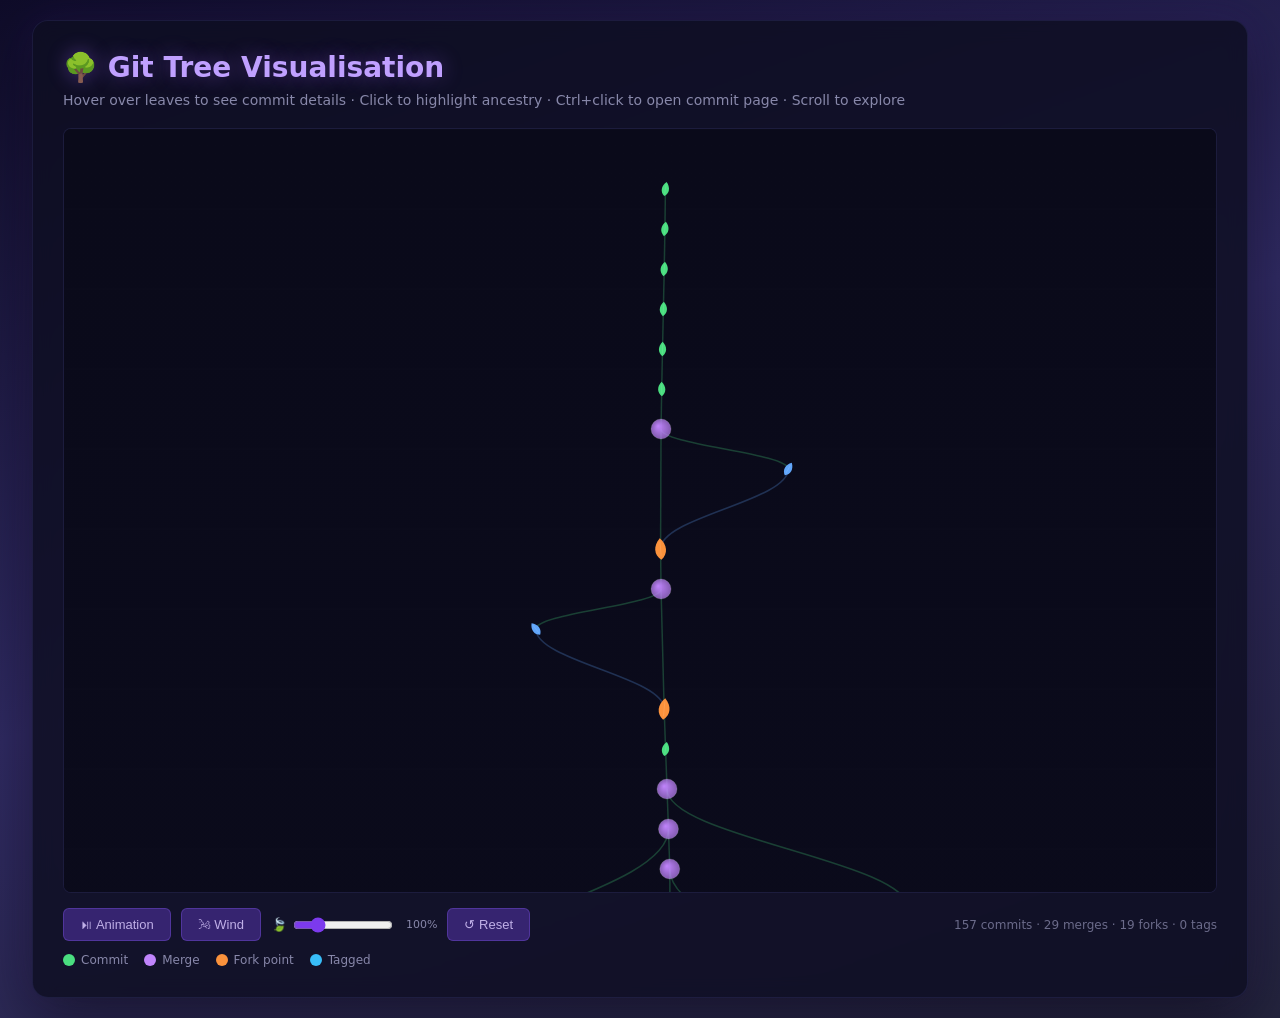
==== commit 43046877: "deps(deps): bump actions/checkout from 6 to 7 Bumps [actions/checkout](https://github.com/actions/ch" ====
--- a/.github/tree-viz/git-tree.html
+++ b/.github/tree-viz/git-tree.html
@@ -179,7 +179,7 @@
         <p class="info">Hover over leaves to see commit details · Click to highlight ancestry · Ctrl+click to open commit page · Scroll to explore</p>
 
         <div class="canvas-viewport" id="viewport">
-            <canvas id="treeCanvas" width="14320" height="11140"></canvas>
+            <canvas id="treeCanvas" width="14200" height="10980"></canvas>
         </div>
 
         <div class="controls">
@@ -214,73 +214,10 @@
     "repository": "NucleiTaxa",
     "current_branch": "main",
     "repo_url": "https://github.com/XAOSTECH/NucleiTaxa",
-    "generated": "2026-06-22T04:49:00Z",
+    "generated": "2026-06-15T04:48:42Z",
     "max_commits": 500
   },
   "commits": [
-    {
-      "sha": "41232c661ced8ee55ffcf00a85f423b5a6215e4b",
-      "short": "41232c6",
-      "parents": "b007c1e878e27f112cfa33607795972f46b2af36 40cb1a79347e690dd697839935535b9dbaecd4ac",
-      "author": "github-actions[bot]",
-      "email": "41898282+github-actions[bot]@users.noreply.github.com",
-      "date": "2026-06-21T16:22:32Z",
-      "timestamp": 1782058952,
-      "subject": "Merge pull request #24 from XAOSTECH/dependabot/github_actions/actions/checkout-7",
-      "refs": "HEAD -> main, origin/main",
-      "position": {
-        "x": 600,
-        "y": 60,
-        "lane": 0,
-        "radius": 10,
-        "depth": 0,
-        "is_trunk": true,
-        "is_merge": true,
-        "is_fork": false
-      }
-    },
-    {
-      "sha": "40cb1a79347e690dd697839935535b9dbaecd4ac",
-      "short": "40cb1a7",
-      "parents": "b007c1e878e27f112cfa33607795972f46b2af36",
-      "author": "dependabot[bot]",
-      "email": "49699333+dependabot[bot]@users.noreply.github.com",
-      "date": "2026-06-21T16:22:16Z",
-      "timestamp": 1782058936,
-      "subject": "deps(deps): bump actions/checkout from 6 to 7",
-      "refs": "",
-      "position": {
-        "x": 720,
-        "y": 100,
-        "lane": 1,
-        "radius": 6,
-        "depth": 1,
-        "is_trunk": false,
-        "is_merge": false,
-        "is_fork": false
-      }
-    },
-    {
-      "sha": "b007c1e878e27f112cfa33607795972f46b2af36",
-      "short": "b007c1e",
-      "parents": "d0f3e8d32eca702ee3e70d079344cd46fb128a1e",
-      "author": "xaos-bot",
-      "email": "262248812+xaos-bot@users.noreply.github.com",
-      "date": "2026-06-15T04:48:42Z",
-      "timestamp": 1781498922,
-      "subject": "chore: update git tree visualisation",
-      "refs": "",
-      "position": {
-        "x": 600,
-        "y": 180,
-        "lane": 0,
-        "radius": 9,
-        "depth": 2,
-        "is_trunk": true,
-        "is_merge": false,
-        "is_fork": true
-      }
-    },
     {
       "sha": "d0f3e8d32eca702ee3e70d079344cd46fb128a1e",
       "short": "d0f3e8d",
@@ -290,13 +227,13 @@
       "date": "2026-06-08T04:21:24Z",
       "timestamp": 1780892484,
       "subject": "chore: update git tree visualisation",
-      "refs": "",
-      "position": {
-        "x": 600,
-        "y": 220,
-        "lane": 0,
-        "radius": 6,
-        "depth": 3,
+      "refs": "HEAD -> main, origin/main",
+      "position": {
+        "x": 600,
+        "y": 60,
+        "lane": 0,
+        "radius": 6,
+        "depth": 0,
         "is_trunk": true,
         "is_merge": false,
         "is_fork": false
@@ -314,10 +251,10 @@
       "refs": "",
       "position": {
         "x": 600,
-        "y": 260,
-        "lane": 0,
-        "radius": 6,
-        "depth": 4,
+        "y": 100,
+        "lane": 0,
+        "radius": 6,
+        "depth": 1,
         "is_trunk": true,
         "is_merge": false,
         "is_fork": false
@@ -335,10 +272,10 @@
       "refs": "",
       "position": {
         "x": 600,
-        "y": 300,
-        "lane": 0,
-        "radius": 6,
-        "depth": 5,
+        "y": 140,
+        "lane": 0,
+        "radius": 6,
+        "depth": 2,
         "is_trunk": true,
         "is_merge": false,
         "is_fork": false
@@ -356,10 +293,10 @@
       "refs": "",
       "position": {
         "x": 600,
-        "y": 340,
-        "lane": 0,
-        "radius": 6,
-        "depth": 6,
+        "y": 180,
+        "lane": 0,
+        "radius": 6,
+        "depth": 3,
         "is_trunk": true,
         "is_merge": false,
         "is_fork": false
@@ -377,10 +314,10 @@
       "refs": "",
       "position": {
         "x": 600,
-        "y": 380,
-        "lane": 0,
-        "radius": 6,
-        "depth": 7,
+        "y": 220,
+        "lane": 0,
+        "radius": 6,
+        "depth": 4,
         "is_trunk": true,
         "is_merge": false,
         "is_fork": false
@@ -398,10 +335,10 @@
       "refs": "",
       "position": {
         "x": 600,
-        "y": 420,
-        "lane": 0,
-        "radius": 6,
-        "depth": 8,
+        "y": 260,
+        "lane": 0,
+        "radius": 6,
+        "depth": 5,
         "is_trunk": true,
         "is_merge": false,
         "is_fork": false
@@ -419,10 +356,10 @@
       "refs": "",
       "position": {
         "x": 600,
-        "y": 460,
+        "y": 300,
         "lane": 0,
         "radius": 10,
-        "depth": 9,
+        "depth": 6,
         "is_trunk": true,
         "is_merge": true,
         "is_fork": false
@@ -439,11 +376,11 @@
       "subject": "deps(deps): bump XAOSTECH/dev-control",
       "refs": "",
       "position": {
-        "x": 480,
-        "y": 500,
-        "lane": -1,
-        "radius": 6,
-        "depth": 10,
+        "x": 720,
+        "y": 340,
+        "lane": 1,
+        "radius": 6,
+        "depth": 7,
         "is_trunk": false,
         "is_merge": false,
         "is_fork": false
@@ -461,10 +398,10 @@
       "refs": "",
       "position": {
         "x": 600,
-        "y": 580,
+        "y": 420,
         "lane": 0,
         "radius": 9,
-        "depth": 11,
+        "depth": 8,
         "is_trunk": true,
         "is_merge": false,
         "is_fork": true
@@ -482,10 +419,10 @@
       "refs": "",
       "position": {
         "x": 600,
-        "y": 620,
+        "y": 460,
         "lane": 0,
         "radius": 10,
-        "depth": 12,
+        "depth": 9,
         "is_trunk": true,
         "is_merge": true,
         "is_fork": false
@@ -502,11 +439,11 @@
       "subject": "deps(deps): bump XAOSTECH/dev-control",
       "refs": "",
       "position": {
-        "x": 840,
-        "y": 660,
-        "lane": 2,
-        "radius": 6,
-        "depth": 13,
+        "x": 480,
+        "y": 500,
+        "lane": -1,
+        "radius": 6,
+        "depth": 10,
         "is_trunk": false,
         "is_merge": false,
         "is_fork": false
@@ -524,10 +461,10 @@
       "refs": "",
       "position": {
         "x": 600,
-        "y": 740,
+        "y": 580,
         "lane": 0,
         "radius": 9,
-        "depth": 14,
+        "depth": 11,
         "is_trunk": true,
         "is_merge": false,
         "is_fork": true
@@ -545,10 +482,10 @@
       "refs": "",
       "position": {
         "x": 600,
-        "y": 780,
-        "lane": 0,
-        "radius": 6,
-        "depth": 15,
+        "y": 620,
+        "lane": 0,
+        "radius": 6,
+        "depth": 12,
         "is_trunk": true,
         "is_merge": false,
         "is_fork": false
@@ -566,10 +503,10 @@
       "refs": "",
       "position": {
         "x": 600,
-        "y": 820,
+        "y": 660,
         "lane": 0,
         "radius": 10,
-        "depth": 16,
+        "depth": 13,
         "is_trunk": true,
         "is_merge": true,
         "is_fork": false
@@ -587,10 +524,10 @@
       "refs": "",
       "position": {
         "x": 600,
-        "y": 860,
+        "y": 700,
         "lane": 0,
         "radius": 10,
-        "depth": 17,
+        "depth": 14,
         "is_trunk": true,
         "is_merge": true,
         "is_fork": false
@@ -608,10 +545,10 @@
       "refs": "",
       "position": {
         "x": 600,
-        "y": 900,
+        "y": 740,
         "lane": 0,
         "radius": 10,
-        "depth": 18,
+        "depth": 15,
         "is_trunk": true,
         "is_merge": true,
         "is_fork": false
@@ -628,11 +565,11 @@
       "subject": "deps(deps): bump XAOSTECH/dev-control",
       "refs": "",
       "position": {
-        "x": 360,
-        "y": 940,
-        "lane": -2,
-        "radius": 6,
-        "depth": 19,
+        "x": 840,
+        "y": 780,
+        "lane": 2,
+        "radius": 6,
+        "depth": 16,
         "is_trunk": false,
         "is_merge": false,
         "is_fork": false
@@ -649,11 +586,11 @@
       "subject": "deps(deps): bump actions/github-script from 8 to 9",
       "refs": "",
       "position": {
-        "x": 960,
-        "y": 1020,
-        "lane": 3,
-        "radius": 6,
-        "depth": 20,
+        "x": 360,
+        "y": 860,
+        "lane": -2,
+        "radius": 6,
+        "depth": 17,
         "is_trunk": false,
         "is_merge": false,
         "is_fork": false
@@ -670,11 +607,11 @@
       "subject": "deps(deps): bump actions/upload-artifact from 4 to 7",
       "refs": "",
       "position": {
-        "x": 240,
-        "y": 1100,
-        "lane": -3,
-        "radius": 6,
-        "depth": 21,
+        "x": 960,
+        "y": 940,
+        "lane": 3,
+        "radius": 6,
+        "depth": 18,
         "is_trunk": false,
         "is_merge": false,
         "is_fork": false
@@ -692,10 +629,10 @@
       "refs": "",
       "position": {
         "x": 600,
-        "y": 1180,
+        "y": 1020,
         "lane": 0,
         "radius": 9,
-        "depth": 22,
+        "depth": 19,
         "is_trunk": true,
         "is_merge": false,
         "is_fork": true
@@ -713,10 +650,10 @@
       "refs": "",
       "position": {
         "x": 600,
-        "y": 1220,
+        "y": 1060,
         "lane": 0,
         "radius": 10,
-        "depth": 23,
+        "depth": 20,
         "is_trunk": true,
         "is_merge": true,
         "is_fork": false
@@ -734,10 +671,10 @@
       "refs": "",
       "position": {
         "x": 600,
-        "y": 1260,
+        "y": 1100,
         "lane": 0,
         "radius": 10,
-        "depth": 24,
+        "depth": 21,
         "is_trunk": true,
         "is_merge": true,
         "is_fork": false
@@ -754,11 +691,11 @@
       "subject": "deps(deps): bump XAOSTECH/dev-control",
       "refs": "",
       "position": {
-        "x": 1080,
-        "y": 1300,
-        "lane": 4,
-        "radius": 6,
-        "depth": 25,
+        "x": 240,
+        "y": 1140,
+        "lane": -3,
+        "radius": 6,
+        "depth": 22,
         "is_trunk": false,
         "is_merge": false,
         "is_fork": false
@@ -775,11 +712,11 @@
       "subject": "deps(deps): bump actions/github-script from 6 to 8",
       "refs": "",
       "position": {
-        "x": 120,
-        "y": 1380,
-        "lane": -4,
-        "radius": 6,
-        "depth": 26,
+        "x": 1080,
+        "y": 1220,
+        "lane": 4,
+        "radius": 6,
+        "depth": 23,
         "is_trunk": false,
         "is_merge": false,
         "is_fork": false
@@ -797,10 +734,10 @@
       "refs": "",
       "position": {
         "x": 600,
-        "y": 1460,
+        "y": 1300,
         "lane": 0,
         "radius": 10,
-        "depth": 27,
+        "depth": 24,
         "is_trunk": true,
         "is_merge": true,
         "is_fork": true
@@ -817,11 +754,11 @@
       "subject": "chore: convert American spellings to British English",
       "refs": "",
       "position": {
-        "x": 1200,
-        "y": 1500,
-        "lane": 5,
-        "radius": 6,
-        "depth": 28,
+        "x": 120,
+        "y": 1340,
+        "lane": -4,
+        "radius": 6,
+        "depth": 25,
         "is_trunk": false,
         "is_merge": false,
         "is_fork": false
@@ -839,10 +776,10 @@
       "refs": "",
       "position": {
         "x": 600,
-        "y": 1580,
+        "y": 1420,
         "lane": 0,
         "radius": 9,
-        "depth": 29,
+        "depth": 26,
         "is_trunk": true,
         "is_merge": false,
         "is_fork": true
@@ -860,10 +797,10 @@
       "refs": "",
       "position": {
         "x": 600,
-        "y": 1620,
+        "y": 1460,
         "lane": 0,
         "radius": 10,
-        "depth": 30,
+        "depth": 27,
         "is_trunk": true,
         "is_merge": true,
         "is_fork": false
@@ -880,11 +817,11 @@
       "subject": "deps(deps): bump actions/create-github-app-token from 2 to 3",
       "refs": "",
       "position": {
-        "x": 0,
-        "y": 1660,
-        "lane": -5,
-        "radius": 6,
-        "depth": 31,
+        "x": 1200,
+        "y": 1500,
+        "lane": 5,
+        "radius": 6,
+        "depth": 28,
         "is_trunk": false,
         "is_merge": false,
         "is_fork": false
@@ -902,10 +839,10 @@
       "refs": "",
       "position": {
         "x": 600,
-        "y": 1740,
+        "y": 1580,
         "lane": 0,
         "radius": 9,
-        "depth": 32,
+        "depth": 29,
         "is_trunk": true,
         "is_merge": false,
         "is_fork": true
@@ -923,10 +860,10 @@
       "refs": "",
       "position": {
         "x": 600,
-        "y": 1780,
-        "lane": 0,
-        "radius": 6,
-        "depth": 33,
+        "y": 1620,
+        "lane": 0,
+        "radius": 6,
+        "depth": 30,
         "is_trunk": true,
         "is_merge": false,
         "is_fork": false
@@ -944,10 +881,10 @@
       "refs": "",
       "position": {
         "x": 600,
-        "y": 1820,
+        "y": 1660,
         "lane": 0,
         "radius": 10,
-        "depth": 34,
+        "depth": 31,
         "is_trunk": true,
         "is_merge": true,
         "is_fork": false
@@ -964,11 +901,11 @@
       "subject": "deps(deps): bump actions/upload-artifact from 4 to 7",
       "refs": "",
       "position": {
-        "x": 1320,
-        "y": 1860,
-        "lane": 6,
-        "radius": 6,
-        "depth": 35,
+        "x": 0,
+        "y": 1700,
+        "lane": -5,
+        "radius": 6,
+        "depth": 32,
         "is_trunk": false,
         "is_merge": false,
         "is_fork": false
@@ -986,10 +923,10 @@
       "refs": "",
       "position": {
         "x": 600,
-        "y": 1940,
+        "y": 1780,
         "lane": 0,
         "radius": 10,
-        "depth": 36,
+        "depth": 33,
         "is_trunk": true,
         "is_merge": true,
         "is_fork": false
@@ -1006,11 +943,11 @@
       "subject": "deps(deps): bump actions/create-github-app-token from 2 to 3",
       "refs": "",
       "position": {
-        "x": -120,
-        "y": 1980,
-        "lane": -6,
-        "radius": 6,
-        "depth": 37,
+        "x": 1320,
+        "y": 1820,
+        "lane": 6,
+        "radius": 6,
+        "depth": 34,
         "is_trunk": false,
         "is_merge": false,
         "is_fork": false
@@ -1028,10 +965,10 @@
       "refs": "",
       "position": {
         "x": 600,
-        "y": 2060,
+        "y": 1900,
         "lane": 0,
         "radius": 9,
-        "depth": 38,
+        "depth": 35,
         "is_trunk": true,
         "is_merge": false,
         "is_fork": true
@@ -1049,10 +986,10 @@
       "refs": "",
       "position": {
         "x": 600,
-        "y": 2100,
-        "lane": 0,
-        "radius": 6,
-        "depth": 39,
+        "y": 1940,
+        "lane": 0,
+        "radius": 6,
+        "depth": 36,
         "is_trunk": true,
         "is_merge": false,
         "is_fork": false
@@ -1070,10 +1007,10 @@
       "refs": "",
       "position": {
         "x": 600,
-        "y": 2140,
-        "lane": 0,
-        "radius": 6,
-        "depth": 40,
+        "y": 1980,
+        "lane": 0,
+        "radius": 6,
+        "depth": 37,
         "is_trunk": true,
         "is_merge": false,
         "is_fork": false
@@ -1091,10 +1028,10 @@
       "refs": "",
       "position": {
         "x": 600,
-        "y": 2180,
-        "lane": 0,
-        "radius": 6,
-        "depth": 41,
+        "y": 2020,
+        "lane": 0,
+        "radius": 6,
+        "depth": 38,
         "is_trunk": true,
         "is_merge": false,
         "is_fork": false
@@ -1112,10 +1049,10 @@
       "refs": "",
       "position": {
         "x": 600,
-        "y": 2220,
+        "y": 2060,
         "lane": 0,
         "radius": 10,
-        "depth": 42,
+        "depth": 39,
         "is_trunk": true,
         "is_merge": true,
         "is_fork": false
@@ -1132,11 +1069,11 @@
       "subject": "Merge pull request #9 from xaoscience/short-term-vsearch-cuda",
       "refs": "origin/Main.bak",
       "position": {
-        "x": 1440,
-        "y": 2260,
-        "lane": 7,
+        "x": -120,
+        "y": 2100,
+        "lane": -6,
         "radius": 10,
-        "depth": 43,
+        "depth": 40,
         "is_trunk": false,
         "is_merge": true,
         "is_fork": false
@@ -1153,11 +1090,11 @@
       "subject": "docs: Add Phase 1 GPU implementation guide and validation checklist",
       "refs": "",
       "position": {
-        "x": -240,
-        "y": 2340,
-        "lane": -7,
-        "radius": 6,
-        "depth": 44,
+        "x": 1440,
+        "y": 2180,
+        "lane": 7,
+        "radius": 6,
+        "depth": 41,
         "is_trunk": false,
         "is_merge": false,
         "is_fork": false
@@ -1174,11 +1111,11 @@
       "subject": "docs: Add Phase 1 GPU implementation guide and validation checklist",
       "refs": "",
       "position": {
-        "x": 1560,
-        "y": 2420,
-        "lane": 8,
-        "radius": 6,
-        "depth": 45,
+        "x": -240,
+        "y": 2260,
+        "lane": -7,
+        "radius": 6,
+        "depth": 42,
         "is_trunk": false,
         "is_merge": false,
         "is_fork": false
@@ -1195,11 +1132,11 @@
       "subject": "feat: Add comprehensive CPU vs GPU benchmark test suite",
       "refs": "",
       "position": {
-        "x": -360,
-        "y": 2500,
-        "lane": -8,
-        "radius": 6,
-        "depth": 46,
+        "x": 1560,
+        "y": 2340,
+        "lane": 8,
+        "radius": 6,
+        "depth": 43,
         "is_trunk": false,
         "is_merge": false,
         "is_fork": false
@@ -1216,11 +1153,11 @@
       "subject": "feat: Add comprehensive CPU vs GPU benchmark test suite",
       "refs": "",
       "position": {
-        "x": 1680,
-        "y": 2580,
-        "lane": 9,
-        "radius": 6,
-        "depth": 47,
+        "x": -360,
+        "y": 2420,
+        "lane": -8,
+        "radius": 6,
+        "depth": 44,
         "is_trunk": false,
         "is_merge": false,
         "is_fork": false
@@ -1237,11 +1174,11 @@
       "subject": "feat: Add CUDA GPU acceleration support to chimera detection stage",
       "refs": "",
       "position": {
-        "x": -480,
-        "y": 2660,
-        "lane": -9,
-        "radius": 6,
-        "depth": 48,
+        "x": 1680,
+        "y": 2500,
+        "lane": 9,
+        "radius": 6,
+        "depth": 45,
         "is_trunk": false,
         "is_merge": false,
         "is_fork": false
@@ -1258,11 +1195,11 @@
       "subject": "feat: Add CUDA GPU acceleration support to chimera detection stage",
       "refs": "",
       "position": {
-        "x": 1800,
-        "y": 2740,
-        "lane": 10,
-        "radius": 6,
-        "depth": 49,
+        "x": -480,
+        "y": 2580,
+        "lane": -9,
+        "radius": 6,
+        "depth": 46,
         "is_trunk": false,
         "is_merge": false,
         "is_fork": false
@@ -1279,11 +1216,11 @@
       "subject": "feat: Update CLI orchestrator with CUDA flag support and enhanced logging",
       "refs": "",
       "position": {
-        "x": -600,
-        "y": 2820,
-        "lane": -10,
-        "radius": 6,
-        "depth": 50,
+        "x": 1800,
+        "y": 2660,
+        "lane": 10,
+        "radius": 6,
+        "depth": 47,
         "is_trunk": false,
         "is_merge": false,
         "is_fork": false
@@ -1300,11 +1237,11 @@
       "subject": "feat: Update CLI orchestrator with CUDA flag support and enhanced logging",
       "refs": "",
       "position": {
-        "x": 1920,
-        "y": 2900,
-        "lane": 11,
-        "radius": 6,
-        "depth": 51,
+        "x": -600,
+        "y": 2740,
+        "lane": -10,
+        "radius": 6,
+        "depth": 48,
         "is_trunk": false,
         "is_merge": false,
         "is_fork": false
@@ -1322,10 +1259,10 @@
       "refs": "",
       "position": {
         "x": 600,
-        "y": 2980,
+        "y": 2820,
         "lane": 0,
         "radius": 10,
-        "depth": 52,
+        "depth": 49,
         "is_trunk": true,
         "is_merge": true,
         "is_fork": true
@@ -1342,11 +1279,11 @@
       "subject": "Merge pull request #8 from xaoscience/cuda-expansion",
       "refs": "",
       "position": {
-        "x": -720,
-        "y": 3020,
-        "lane": -11,
+        "x": 1920,
+        "y": 2860,
+        "lane": 11,
         "radius": 10,
-        "depth": 53,
+        "depth": 50,
         "is_trunk": false,
         "is_merge": true,
         "is_fork": true
@@ -1363,11 +1300,11 @@
       "subject": "docs: Update README with CUDA acceleration options and GPU performance",
       "refs": "",
       "position": {
-        "x": 2040,
-        "y": 3100,
-        "lane": 12,
-        "radius": 6,
-        "depth": 54,
+        "x": -720,
+        "y": 2940,
+        "lane": -11,
+        "radius": 6,
+        "depth": 51,
         "is_trunk": false,
         "is_merge": false,
         "is_fork": false
@@ -1384,11 +1321,11 @@
       "subject": "docs: Update README with CUDA acceleration options and GPU performance",
       "refs": "",
       "position": {
-        "x": -840,
-        "y": 3180,
-        "lane": -12,
-        "radius": 6,
-        "depth": 55,
+        "x": 2040,
+        "y": 3020,
+        "lane": 12,
+        "radius": 6,
+        "depth": 52,
         "is_trunk": false,
         "is_merge": false,
         "is_fork": false
@@ -1405,11 +1342,11 @@
       "subject": "feat: Add Dockerfile.cuda for GPU-accelerated amplicon analysis",
       "refs": "",
       "position": {
-        "x": 2160,
-        "y": 3260,
-        "lane": 13,
-        "radius": 6,
-        "depth": 56,
+        "x": -840,
+        "y": 3100,
+        "lane": -12,
+        "radius": 6,
+        "depth": 53,
         "is_trunk": false,
         "is_merge": false,
         "is_fork": false
@@ -1426,11 +1363,11 @@
       "subject": "feat: Add Dockerfile.cuda for GPU-accelerated amplicon analysis",
       "refs": "",
       "position": {
-        "x": -960,
-        "y": 3340,
-        "lane": -13,
-        "radius": 6,
-        "depth": 57,
+        "x": 2160,
+        "y": 3180,
+        "lane": 13,
+        "radius": 6,
+        "depth": 54,
         "is_trunk": false,
         "is_merge": false,
         "is_fork": false
@@ -1447,11 +1384,11 @@
       "subject": "docs: Add CUDA acceleration guide for GPU-enabled amplicon analysis",
       "refs": "",
       "position": {
-        "x": 2280,
-        "y": 3420,
-        "lane": 14,
-        "radius": 6,
-        "depth": 58,
+        "x": -960,
+        "y": 3260,
+        "lane": -13,
+        "radius": 6,
+        "depth": 55,
         "is_trunk": false,
         "is_merge": false,
         "is_fork": false
@@ -1468,11 +1405,11 @@
       "subject": "docs: Add CUDA acceleration guide for GPU-enabled amplicon analysis",
       "refs": "",
       "position": {
-        "x": -1080,
-        "y": 3500,
-        "lane": -14,
-        "radius": 6,
-        "depth": 59,
+        "x": 2280,
+        "y": 3340,
+        "lane": 14,
+        "radius": 6,
+        "depth": 56,
         "is_trunk": false,
         "is_merge": false,
         "is_fork": false
@@ -1490,10 +1427,10 @@
       "refs": "",
       "position": {
         "x": 600,
-        "y": 3580,
+        "y": 3420,
         "lane": 0,
         "radius": 9,
-        "depth": 60,
+        "depth": 57,
         "is_trunk": true,
         "is_merge": false,
         "is_fork": true
@@ -1510,11 +1447,11 @@
       "subject": "adapt container",
       "refs": "",
       "position": {
-        "x": 2400,
-        "y": 3620,
-        "lane": 15,
+        "x": -1080,
+        "y": 3460,
+        "lane": -14,
         "radius": 9,
-        "depth": 61,
+        "depth": 58,
         "is_trunk": false,
         "is_merge": false,
         "is_fork": true
@@ -1532,10 +1469,10 @@
       "refs": "",
       "position": {
         "x": 600,
-        "y": 3700,
-        "lane": 0,
-        "radius": 6,
-        "depth": 62,
+        "y": 3540,
+        "lane": 0,
+        "radius": 6,
+        "depth": 59,
         "is_trunk": true,
         "is_merge": false,
         "is_fork": false
@@ -1552,11 +1489,11 @@
       "subject": "chore: Update status badge to experimental and license to GPL3",
       "refs": "",
       "position": {
-        "x": -1200,
-        "y": 3740,
-        "lane": -15,
-        "radius": 6,
-        "depth": 63,
+        "x": 2400,
+        "y": 3580,
+        "lane": 15,
+        "radius": 6,
+        "depth": 60,
         "is_trunk": false,
         "is_merge": false,
         "is_fork": false
@@ -1574,10 +1511,10 @@
       "refs": "",
       "position": {
         "x": 600,
-        "y": 3820,
-        "lane": 0,
-        "radius": 6,
-        "depth": 64,
+        "y": 3660,
+        "lane": 0,
+        "radius": 6,
+        "depth": 61,
         "is_trunk": true,
         "is_merge": false,
         "is_fork": false
@@ -1594,11 +1531,11 @@
       "subject": "cleanup: Remove all legacy documentation and example data",
       "refs": "",
       "position": {
-        "x": 2520,
-        "y": 3860,
-        "lane": 16,
-        "radius": 6,
-        "depth": 65,
+        "x": -1200,
+        "y": 3700,
+        "lane": -15,
+        "radius": 6,
+        "depth": 62,
         "is_trunk": false,
         "is_merge": false,
         "is_fork": false
@@ -1616,10 +1553,10 @@
       "refs": "",
       "position": {
         "x": 600,
-        "y": 3940,
-        "lane": 0,
-        "radius": 6,
-        "depth": 66,
+        "y": 3780,
+        "lane": 0,
+        "radius": 6,
+        "depth": 63,
         "is_trunk": true,
         "is_merge": false,
         "is_fork": false
@@ -1636,11 +1573,11 @@
       "subject": "manual cleanup",
       "refs": "",
       "position": {
-        "x": -1320,
-        "y": 3980,
-        "lane": -16,
-        "radius": 6,
-        "depth": 67,
+        "x": 2520,
+        "y": 3820,
+        "lane": 16,
+        "radius": 6,
+        "depth": 64,
         "is_trunk": false,
         "is_merge": false,
         "is_fork": false
@@ -1658,10 +1595,10 @@
       "refs": "",
       "position": {
         "x": 600,
-        "y": 4060,
+        "y": 3900,
         "lane": 0,
         "radius": 10,
-        "depth": 68,
+        "depth": 65,
         "is_trunk": true,
         "is_merge": true,
         "is_fork": false
@@ -1678,11 +1615,11 @@
       "subject": "Merge pull request #7 from xaoscience/cleanup-refactor",
       "refs": "",
       "position": {
-        "x": 2640,
-        "y": 4100,
-        "lane": 17,
+        "x": -1320,
+        "y": 3940,
+        "lane": -16,
         "radius": 10,
-        "depth": 69,
+        "depth": 66,
         "is_trunk": false,
         "is_merge": true,
         "is_fork": false
@@ -1699,11 +1636,11 @@
       "subject": "cleanup: Remove legacy Python/R code and old infrastructure",
       "refs": "",
       "position": {
-        "x": -1440,
-        "y": 4180,
-        "lane": -17,
-        "radius": 6,
-        "depth": 70,
+        "x": 2640,
+        "y": 4020,
+        "lane": 17,
+        "radius": 6,
+        "depth": 67,
         "is_trunk": false,
         "is_merge": false,
         "is_fork": false
@@ -1720,11 +1657,11 @@
       "subject": "cleanup: Remove legacy Python/R code and old infrastructure",
       "refs": "",
       "position": {
-        "x": 2760,
-        "y": 4260,
-        "lane": 18,
-        "radius": 6,
-        "depth": 71,
+        "x": -1440,
+        "y": 4100,
+        "lane": -17,
+        "radius": 6,
+        "depth": 68,
         "is_trunk": false,
         "is_merge": false,
         "is_fork": false
@@ -1741,11 +1678,11 @@
       "subject": "cleanup: Remove legacy Python infrastructure",
       "refs": "",
       "position": {
-        "x": -1560,
-        "y": 4340,
-        "lane": -18,
-        "radius": 6,
-        "depth": 72,
+        "x": 2760,
+        "y": 4180,
+        "lane": 18,
+        "radius": 6,
+        "depth": 69,
         "is_trunk": false,
         "is_merge": false,
         "is_fork": false
@@ -1762,11 +1699,11 @@
       "subject": "cleanup: Remove legacy Python infrastructure",
       "refs": "",
       "position": {
-        "x": 2880,
-        "y": 4420,
-        "lane": 19,
-        "radius": 6,
-        "depth": 73,
+        "x": -1560,
+        "y": 4260,
+        "lane": -18,
+        "radius": 6,
+        "depth": 70,
         "is_trunk": false,
         "is_merge": false,
         "is_fork": false
@@ -1783,11 +1720,11 @@
       "subject": "cleanup: Remove redundant documentation",
       "refs": "",
       "position": {
-        "x": -1680,
-        "y": 4500,
-        "lane": -19,
-        "radius": 6,
-        "depth": 74,
+        "x": 2880,
+        "y": 4340,
+        "lane": 19,
+        "radius": 6,
+        "depth": 71,
         "is_trunk": false,
         "is_merge": false,
         "is_fork": false
@@ -1804,11 +1741,11 @@
       "subject": "cleanup: Remove redundant documentation",
       "refs": "",
       "position": {
-        "x": 3000,
-        "y": 4580,
-        "lane": 20,
-        "radius": 6,
-        "depth": 75,
+        "x": -1680,
+        "y": 4420,
+        "lane": -19,
+        "radius": 6,
+        "depth": 72,
         "is_trunk": false,
         "is_merge": false,
         "is_fork": false
@@ -1825,11 +1762,11 @@
       "subject": "refactor: Reorganize project structure and consolidate documentation",
       "refs": "",
       "position": {
-        "x": -1800,
-        "y": 4660,
-        "lane": -20,
-        "radius": 6,
-        "depth": 76,
+        "x": 3000,
+        "y": 4500,
+        "lane": 20,
+        "radius": 6,
+        "depth": 73,
         "is_trunk": false,
         "is_merge": false,
         "is_fork": false
@@ -1846,11 +1783,11 @@
       "subject": "refactor: Reorganize project structure and consolidate documentation",
       "refs": "",
       "position": {
-        "x": 3120,
-        "y": 4740,
-        "lane": 21,
-        "radius": 6,
-        "depth": 77,
+        "x": -1800,
+        "y": 4580,
+        "lane": -20,
+        "radius": 6,
+        "depth": 74,
         "is_trunk": false,
         "is_merge": false,
         "is_fork": false
@@ -1868,10 +1805,10 @@
       "refs": "",
       "position": {
         "x": 600,
-        "y": 4820,
+        "y": 4660,
         "lane": 0,
         "radius": 10,
-        "depth": 78,
+        "depth": 75,
         "is_trunk": true,
         "is_merge": true,
         "is_fork": true
@@ -1888,11 +1825,11 @@
       "subject": "Merge pull request #6 from xaoscience/bash-refactor",
       "refs": "",
       "position": {
-        "x": -1920,
-        "y": 4860,
-        "lane": -21,
+        "x": 3120,
+        "y": 4700,
+        "lane": 21,
         "radius": 10,
-        "depth": 79,
+        "depth": 76,
         "is_trunk": false,
         "is_merge": true,
         "is_fork": true
@@ -1909,11 +1846,11 @@
       "subject": "Bash-Refactor: System architecture documentation",
       "refs": "",
       "position": {
-        "x": 3240,
-        "y": 4940,
-        "lane": 22,
-        "radius": 6,
-        "depth": 80,
+        "x": -1920,
+        "y": 4780,
+        "lane": -21,
+        "radius": 6,
+        "depth": 77,
         "is_trunk": false,
         "is_merge": false,
         "is_fork": false
@@ -1930,11 +1867,11 @@
       "subject": "Bash-Refactor: System architecture documentation",
       "refs": "",
       "position": {
-        "x": -2040,
-        "y": 5020,
-        "lane": -22,
-        "radius": 6,
-        "depth": 81,
+        "x": 3240,
+        "y": 4860,
+        "lane": 22,
+        "radius": 6,
+        "depth": 78,
         "is_trunk": false,
         "is_merge": false,
         "is_fork": false
@@ -1951,11 +1888,11 @@
       "subject": "Bash-Refactor: Implementation summary & delivery report",
       "refs": "",
       "position": {
-        "x": 3360,
-        "y": 5100,
-        "lane": 23,
-        "radius": 6,
-        "depth": 82,
+        "x": -2040,
+        "y": 4940,
+        "lane": -22,
+        "radius": 6,
+        "depth": 79,
         "is_trunk": false,
         "is_merge": false,
         "is_fork": false
@@ -1972,11 +1909,11 @@
       "subject": "Bash-Refactor: Implementation summary & delivery report",
       "refs": "",
       "position": {
-        "x": -2160,
-        "y": 5180,
-        "lane": -23,
-        "radius": 6,
-        "depth": 83,
+        "x": 3360,
+        "y": 5020,
+        "lane": 23,
+        "radius": 6,
+        "depth": 80,
         "is_trunk": false,
         "is_merge": false,
         "is_fork": false
@@ -1993,11 +1930,11 @@
       "subject": "Bash-Refactor: Quick reference guide with copy-paste recipes",
       "refs": "",
       "position": {
-        "x": 3480,
-        "y": 5260,
-        "lane": 24,
-        "radius": 6,
-        "depth": 84,
+        "x": -2160,
+        "y": 5100,
+        "lane": -23,
+        "radius": 6,
+        "depth": 81,
         "is_trunk": false,
         "is_merge": false,
         "is_fork": false
@@ -2014,11 +1951,11 @@
       "subject": "Bash-Refactor: Quick reference guide with copy-paste recipes",
       "refs": "",
       "position": {
-        "x": -2280,
-        "y": 5340,
-        "lane": -24,
-        "radius": 6,
-        "depth": 85,
+        "x": 3480,
+        "y": 5180,
+        "lane": 24,
+        "radius": 6,
+        "depth": 82,
         "is_trunk": false,
         "is_merge": false,
         "is_fork": false
@@ -2035,11 +1972,11 @@
       "subject": "Bash-Refactor: Complete documentation with execution guide",
       "refs": "",
       "position": {
-        "x": 3600,
-        "y": 5420,
-        "lane": 25,
-        "radius": 6,
-        "depth": 86,
+        "x": -2280,
+        "y": 5260,
+        "lane": -24,
+        "radius": 6,
+        "depth": 83,
         "is_trunk": false,
         "is_merge": false,
         "is_fork": false
@@ -2056,11 +1993,11 @@
       "subject": "Bash-Refactor: Complete documentation with execution guide",
       "refs": "",
       "position": {
-        "x": -2400,
-        "y": 5500,
-        "lane": -25,
-        "radius": 6,
-        "depth": 87,
+        "x": 3600,
+        "y": 5340,
+        "lane": 25,
+        "radius": 6,
+        "depth": 84,
         "is_trunk": false,
         "is_merge": false,
         "is_fork": false
@@ -2077,11 +2014,11 @@
       "subject": "Bash-Refactor: Test suite for pipeline validation",
       "refs": "",
       "position": {
-        "x": 3720,
-        "y": 5580,
-        "lane": 26,
-        "radius": 6,
-        "depth": 88,
+        "x": -2400,
+        "y": 5420,
+        "lane": -25,
+        "radius": 6,
+        "depth": 85,
         "is_trunk": false,
         "is_merge": false,
         "is_fork": false
@@ -2098,11 +2035,11 @@
       "subject": "Bash-Refactor: Test suite for pipeline validation",
       "refs": "",
       "position": {
-        "x": -2520,
-        "y": 5660,
-        "lane": -26,
-        "radius": 6,
-        "depth": 89,
+        "x": 3720,
+        "y": 5500,
+        "lane": 26,
+        "radius": 6,
+        "depth": 86,
         "is_trunk": false,
         "is_merge": false,
         "is_fork": false
@@ -2119,11 +2056,11 @@
       "subject": "Bash-Refactor: Pipeline Stage 06 - Krona visualization (final stage)",
       "refs": "",
       "position": {
-        "x": 3840,
-        "y": 5740,
-        "lane": 27,
-        "radius": 6,
-        "depth": 90,
+        "x": -2520,
+        "y": 5580,
+        "lane": -26,
+        "radius": 6,
+        "depth": 87,
         "is_trunk": false,
         "is_merge": false,
         "is_fork": false
@@ -2140,11 +2077,11 @@
       "subject": "Bash-Refactor: Pipeline Stage 06 - Krona visualization (final stage)",
       "refs": "",
       "position": {
-        "x": -2640,
-        "y": 5820,
-        "lane": -27,
-        "radius": 6,
-        "depth": 91,
+        "x": 3840,
+        "y": 5660,
+        "lane": 27,
+        "radius": 6,
+        "depth": 88,
         "is_trunk": false,
         "is_merge": false,
         "is_fork": false
@@ -2161,11 +2098,11 @@
       "subject": "Bash-Refactor: Pipeline Stage 05 - FastTree phylogenetic inference",
       "refs": "",
       "position": {
-        "x": 3960,
-        "y": 5900,
-        "lane": 28,
-        "radius": 6,
-        "depth": 92,
+        "x": -2640,
+        "y": 5740,
+        "lane": -27,
+        "radius": 6,
+        "depth": 89,
         "is_trunk": false,
         "is_merge": false,
         "is_fork": false
@@ -2182,11 +2119,11 @@
       "subject": "Bash-Refactor: Pipeline Stage 05 - FastTree phylogenetic inference",
       "refs": "",
       "position": {
-        "x": -2760,
-        "y": 5980,
-        "lane": -28,
-        "radius": 6,
-        "depth": 93,
+        "x": 3960,
+        "y": 5820,
+        "lane": 28,
+        "radius": 6,
+        "depth": 90,
         "is_trunk": false,
         "is_merge": false,
         "is_fork": false
@@ -2203,11 +2140,11 @@
       "subject": "Bash-Refactor: Pipeline Stage 04 - RDP Classifier taxonomy",
       "refs": "",
       "position": {
-        "x": 4080,
-        "y": 6060,
-        "lane": 29,
-        "radius": 6,
-        "depth": 94,
+        "x": -2760,
+        "y": 5900,
+        "lane": -28,
+        "radius": 6,
+        "depth": 91,
         "is_trunk": false,
         "is_merge": false,
         "is_fork": false
@@ -2224,11 +2161,11 @@
       "subject": "Bash-Refactor: Pipeline Stage 04 - RDP Classifier taxonomy",
       "refs": "",
       "position": {
-        "x": -2880,
-        "y": 6140,
-        "lane": -29,
-        "radius": 6,
-        "depth": 95,
+        "x": 4080,
+        "y": 5980,
+        "lane": 29,
+        "radius": 6,
+        "depth": 92,
         "is_trunk": false,
         "is_merge": false,
         "is_fork": false
@@ -2245,11 +2182,11 @@
       "subject": "Bash-Refactor: Pipeline Stage 03 - Chimera detection (VSEARCH UCHIME)",
       "refs": "",
       "position": {
-        "x": 4200,
-        "y": 6220,
-        "lane": 30,
-        "radius": 6,
-        "depth": 96,
+        "x": -2880,
+        "y": 6060,
+        "lane": -29,
+        "radius": 6,
+        "depth": 93,
         "is_trunk": false,
         "is_merge": false,
         "is_fork": false
@@ -2266,11 +2203,11 @@
       "subject": "Bash-Refactor: Pipeline Stage 03 - Chimera detection (VSEARCH UCHIME)",
       "refs": "",
       "position": {
-        "x": -3000,
-        "y": 6300,
-        "lane": -30,
-        "radius": 6,
-        "depth": 97,
+        "x": 4200,
+        "y": 6140,
+        "lane": 30,
+        "radius": 6,
+        "depth": 94,
         "is_trunk": false,
         "is_merge": false,
         "is_fork": false
@@ -2287,11 +2224,11 @@
       "subject": "Bash-Refactor: Pipeline Stage 02 - DADA2 denoising",
       "refs": "",
       "position": {
-        "x": 4320,
-        "y": 6380,
-        "lane": 31,
-        "radius": 6,
-        "depth": 98,
+        "x": -3000,
+        "y": 6220,
+        "lane": -30,
+        "radius": 6,
+        "depth": 95,
         "is_trunk": false,
         "is_merge": false,
         "is_fork": false
@@ -2308,11 +2245,11 @@
       "subject": "Bash-Refactor: Pipeline Stage 02 - DADA2 denoising",
       "refs": "",
       "position": {
-        "x": -3120,
-        "y": 6460,
-        "lane": -31,
-        "radius": 6,
-        "depth": 99,
+        "x": 4320,
+        "y": 6300,
+        "lane": 31,
+        "radius": 6,
+        "depth": 96,
         "is_trunk": false,
         "is_merge": false,
         "is_fork": false
@@ -2329,11 +2266,11 @@
       "subject": "Bash-Refactor: Pipeline Stage 01 - Preprocess (QC, trim, filter)",
       "refs": "",
       "position": {
-        "x": 4440,
-        "y": 6540,
-        "lane": 32,
-        "radius": 6,
-        "depth": 100,
+        "x": -3120,
+        "y": 6380,
+        "lane": -31,
+        "radius": 6,
+        "depth": 97,
         "is_trunk": false,
         "is_merge": false,
         "is_fork": false
@@ -2350,11 +2287,11 @@
       "subject": "Bash-Refactor: Pipeline Stage 01 - Preprocess (QC, trim, filter)",
       "refs": "",
       "position": {
-        "x": -3240,
-        "y": 6620,
-        "lane": -32,
-        "radius": 6,
-        "depth": 101,
+        "x": 4440,
+        "y": 6460,
+        "lane": 32,
+        "radius": 6,
+        "depth": 98,
         "is_trunk": false,
         "is_merge": false,
         "is_fork": false
@@ -2371,11 +2308,11 @@
       "subject": "Bash-Refactor: Dashboard JavaScript (real-time updates)",
       "refs": "",
       "position": {
-        "x": 4560,
-        "y": 6700,
-        "lane": 33,
-        "radius": 6,
-        "depth": 102,
+        "x": -3240,
+        "y": 6540,
+        "lane": -32,
+        "radius": 6,
+        "depth": 99,
         "is_trunk": false,
         "is_merge": false,
         "is_fork": false
@@ -2392,11 +2329,11 @@
       "subject": "Bash-Refactor: Dashboard JavaScript (real-time updates)",
       "refs": "",
       "position": {
-        "x": -3360,
-        "y": 6780,
-        "lane": -33,
-        "radius": 6,
-        "depth": 103,
+        "x": 4560,
+        "y": 6620,
+        "lane": 33,
+        "radius": 6,
+        "depth": 100,
         "is_trunk": false,
         "is_merge": false,
         "is_fork": false
@@ -2413,11 +2350,11 @@
       "subject": "Bash-Refactor: Dashboard CSS styling",
       "refs": "",
       "position": {
-        "x": 4680,
-        "y": 6860,
-        "lane": 34,
-        "radius": 6,
-        "depth": 104,
+        "x": -3360,
+        "y": 6700,
+        "lane": -33,
+        "radius": 6,
+        "depth": 101,
         "is_trunk": false,
         "is_merge": false,
         "is_fork": false
@@ -2434,11 +2371,11 @@
       "subject": "Bash-Refactor: Dashboard CSS styling",
       "refs": "",
       "position": {
-        "x": -3480,
-        "y": 6940,
-        "lane": -34,
-        "radius": 6,
-        "depth": 105,
+        "x": 4680,
+        "y": 6780,
+        "lane": 34,
+        "radius": 6,
+        "depth": 102,
         "is_trunk": false,
         "is_merge": false,
         "is_fork": false
@@ -2455,11 +2392,11 @@
       "subject": "Bash-Refactor: Web dashboard (HTML + D3/Plotly)",
       "refs": "",
       "position": {
-        "x": 4800,
-        "y": 7020,
-        "lane": 35,
-        "radius": 6,
-        "depth": 106,
+        "x": -3480,
+        "y": 6860,
+        "lane": -34,
+        "radius": 6,
+        "depth": 103,
         "is_trunk": false,
         "is_merge": false,
         "is_fork": false
@@ -2476,11 +2413,11 @@
       "subject": "Bash-Refactor: Web dashboard (HTML + D3/Plotly)",
       "refs": "",
       "position": {
-        "x": -3600,
-        "y": 7100,
-        "lane": -35,
-        "radius": 6,
-        "depth": 107,
+        "x": 4800,
+        "y": 6940,
+        "lane": 35,
+        "radius": 6,
+        "depth": 104,
         "is_trunk": false,
         "is_merge": false,
         "is_fork": false
@@ -2497,11 +2434,11 @@
       "subject": "Bash-Refactor: C++ analytics server (WebSocket, live metrics)",
       "refs": "",
       "position": {
-        "x": 4920,
-        "y": 7180,
-        "lane": 36,
-        "radius": 6,
-        "depth": 108,
+        "x": -3600,
+        "y": 7020,
+        "lane": -35,
+        "radius": 6,
+        "depth": 105,
         "is_trunk": false,
         "is_merge": false,
         "is_fork": false
@@ -2518,11 +2455,11 @@
       "subject": "Bash-Refactor: C++ analytics server (WebSocket, live metrics)",
       "refs": "",
       "position": {
-        "x": -3720,
-        "y": 7260,
-        "lane": -36,
-        "radius": 6,
-        "depth": 109,
+        "x": 4920,
+        "y": 7100,
+        "lane": 36,
+        "radius": 6,
+        "depth": 106,
         "is_trunk": false,
         "is_merge": false,
         "is_fork": false
@@ -2539,11 +2476,11 @@
       "subject": "Bash-Refactor: Main orchestrator CLI",
       "refs": "",
       "position": {
-        "x": 5040,
-        "y": 7340,
-        "lane": 37,
-        "radius": 6,
-        "depth": 110,
+        "x": -3720,
+        "y": 7180,
+        "lane": -36,
+        "radius": 6,
+        "depth": 107,
         "is_trunk": false,
         "is_merge": false,
         "is_fork": false
@@ -2560,11 +2497,11 @@
       "subject": "Bash-Refactor: Main orchestrator CLI",
       "refs": "",
       "position": {
-        "x": -3840,
-        "y": 7420,
-        "lane": -37,
-        "radius": 6,
-        "depth": 111,
+        "x": 5040,
+        "y": 7260,
+        "lane": 37,
+        "radius": 6,
+        "depth": 108,
         "is_trunk": false,
         "is_merge": false,
         "is_fork": false
@@ -2581,11 +2518,11 @@
       "subject": "Bash-Refactor: Bleeding-edge native bioinformatics pipeline (2025)",
       "refs": "",
       "position": {
-        "x": 5160,
-        "y": 7500,
-        "lane": 38,
-        "radius": 6,
-        "depth": 112,
+        "x": -3840,
+        "y": 7340,
+        "lane": -37,
+        "radius": 6,
+        "depth": 109,
         "is_trunk": false,
         "is_merge": false,
         "is_fork": false
@@ -2602,11 +2539,11 @@
       "subject": "Bash-Refactor: Bleeding-edge native bioinformatics pipeline (2025)",
       "refs": "",
       "position": {
-        "x": -3960,
-        "y": 7580,
-        "lane": -38,
-        "radius": 6,
-        "depth": 113,
+        "x": 5160,
+        "y": 7420,
+        "lane": 38,
+        "radius": 6,
+        "depth": 110,
         "is_trunk": false,
         "is_merge": false,
         "is_fork": false
@@ -2624,10 +2561,10 @@
       "refs": "",
       "position": {
         "x": 600,
-        "y": 7660,
+        "y": 7500,
         "lane": 0,
         "radius": 10,
-        "depth": 114,
+        "depth": 111,
         "is_trunk": true,
         "is_merge": true,
         "is_fork": true
@@ -2644,11 +2581,11 @@
       "subject": "Merge pull request #5 from xaoscience/refactor",
       "refs": "",
       "position": {
-        "x": 5280,
-        "y": 7700,
-        "lane": 39,
+        "x": -3960,
+        "y": 7540,
+        "lane": -38,
         "radius": 10,
-        "depth": 115,
+        "depth": 112,
         "is_trunk": false,
         "is_merge": true,
         "is_fork": true
@@ -2665,11 +2602,11 @@
       "subject": "Refactor: Branch status and validation checklist",
       "refs": "",
       "position": {
-        "x": -4080,
-        "y": 7780,
-        "lane": -39,
-        "radius": 6,
-        "depth": 116,
+        "x": 5280,
+        "y": 7620,
+        "lane": 39,
+        "radius": 6,
+        "depth": 113,
         "is_trunk": false,
         "is_merge": false,
         "is_fork": false
@@ -2686,11 +2623,11 @@
       "subject": "Refactor: Branch status and validation checklist",
       "refs": "",
       "position": {
-        "x": 5400,
-        "y": 7860,
-        "lane": 40,
-        "radius": 6,
-        "depth": 117,
+        "x": -4080,
+        "y": 7700,
+        "lane": -39,
+        "radius": 6,
+        "depth": 114,
         "is_trunk": false,
         "is_merge": false,
         "is_fork": false
@@ -2707,11 +2644,11 @@
       "subject": "Refactor: Comprehensive architecture & implementation documentation",
       "refs": "",
       "position": {
-        "x": -4200,
-        "y": 7940,
-        "lane": -40,
-        "radius": 6,
-        "depth": 118,
+        "x": 5400,
+        "y": 7780,
+        "lane": 40,
+        "radius": 6,
+        "depth": 115,
         "is_trunk": false,
         "is_merge": false,
         "is_fork": false
@@ -2728,11 +2665,11 @@
       "subject": "Refactor: Comprehensive architecture & implementation documentation",
       "refs": "",
       "position": {
-        "x": 5520,
-        "y": 8020,
-        "lane": 41,
-        "radius": 6,
-        "depth": 119,
+        "x": -4200,
+        "y": 7860,
+        "lane": -40,
+        "radius": 6,
+        "depth": 116,
         "is_trunk": false,
         "is_merge": false,
         "is_fork": false
@@ -2749,11 +2686,11 @@
       "subject": "Refactor: CLI entrypoint with modular commands",
       "refs": "",
       "position": {
-        "x": -4320,
-        "y": 8100,
-        "lane": -41,
-        "radius": 6,
-        "depth": 120,
+        "x": 5520,
+        "y": 7940,
+        "lane": 41,
+        "radius": 6,
+        "depth": 117,
         "is_trunk": false,
         "is_merge": false,
         "is_fork": false
@@ -2770,11 +2707,11 @@
       "subject": "Refactor: CLI entrypoint with modular commands",
       "refs": "",
       "position": {
-        "x": 5640,
-        "y": 8180,
-        "lane": 42,
-        "radius": 6,
-        "depth": 121,
+        "x": -4320,
+        "y": 8020,
+        "lane": -41,
+        "radius": 6,
+        "depth": 118,
         "is_trunk": false,
         "is_merge": false,
         "is_fork": false
@@ -2791,11 +2728,11 @@
       "subject": "Refactor: Phylogenetic module - neighbor-joining tree construction",
       "refs": "",
       "position": {
-        "x": -4440,
-        "y": 8260,
-        "lane": -42,
-        "radius": 6,
-        "depth": 122,
+        "x": 5640,
+        "y": 8100,
+        "lane": 42,
+        "radius": 6,
+        "depth": 119,
         "is_trunk": false,
         "is_merge": false,
         "is_fork": false
@@ -2812,11 +2749,11 @@
       "subject": "Refactor: Phylogenetic module - neighbor-joining tree construction",
       "refs": "",
       "position": {
-        "x": 5760,
-        "y": 8340,
-        "lane": 43,
-        "radius": 6,
-        "depth": 123,
+        "x": -4440,
+        "y": 8180,
+        "lane": -42,
+        "radius": 6,
+        "depth": 120,
         "is_trunk": false,
         "is_merge": false,
         "is_fork": false
@@ -2833,11 +2770,11 @@
       "subject": "Refactor: Taxonomy assignment module (k-mer, exact match methods)",
       "refs": "",
       "position": {
-        "x": -4560,
-        "y": 8420,
-        "lane": -43,
-        "radius": 6,
-        "depth": 124,
+        "x": 5760,
+        "y": 8260,
+        "lane": 43,
+        "radius": 6,
+        "depth": 121,
         "is_trunk": false,
         "is_merge": false,
         "is_fork": false
@@ -2854,11 +2791,11 @@
       "subject": "Refactor: Taxonomy assignment module (k-mer, exact match methods)",
       "refs": "",
       "position": {
-        "x": 5880,
-        "y": 8500,
-        "lane": 44,
-        "radius": 6,
-        "depth": 125,
+        "x": -4560,
+        "y": 8340,
+        "lane": -43,
+        "radius": 6,
+        "depth": 122,
         "is_trunk": false,
         "is_merge": false,
         "is_fork": false
@@ -2875,11 +2812,11 @@
       "subject": "Refactor: Denoising module - pure Python ASV inference",
       "refs": "",
       "position": {
-        "x": -4680,
-        "y": 8580,
-        "lane": -44,
-        "radius": 6,
-        "depth": 126,
+        "x": 5880,
+        "y": 8420,
+        "lane": 44,
+        "radius": 6,
+        "depth": 123,
         "is_trunk": false,
         "is_merge": false,
         "is_fork": false
@@ -2896,11 +2833,11 @@
       "subject": "Refactor: Denoising module - pure Python ASV inference",
       "refs": "",
       "position": {
-        "x": 6000,
-        "y": 8660,
-        "lane": 45,
-        "radius": 6,
-        "depth": 127,
+        "x": -4680,
+        "y": 8500,
+        "lane": -44,
+        "radius": 6,
+        "depth": 124,
         "is_trunk": false,
         "is_merge": false,
         "is_fork": false
@@ -2917,11 +2854,11 @@
       "subject": "Refactor: QC module - pure Python DADA2-inspired filtering",
       "refs": "",
       "position": {
-        "x": -4800,
-        "y": 8740,
-        "lane": -45,
-        "radius": 6,
-        "depth": 128,
+        "x": 6000,
+        "y": 8580,
+        "lane": 45,
+        "radius": 6,
+        "depth": 125,
         "is_trunk": false,
         "is_merge": false,
         "is_fork": false
@@ -2938,11 +2875,11 @@
       "subject": "Refactor: QC module - pure Python DADA2-inspired filtering",
       "refs": "",
       "position": {
-        "x": 6120,
-        "y": 8820,
-        "lane": 46,
-        "radius": 6,
-        "depth": 129,
+        "x": -4800,
+        "y": 8660,
+        "lane": -45,
+        "radius": 6,
+        "depth": 126,
         "is_trunk": false,
         "is_merge": false,
         "is_fork": false
@@ -2959,11 +2896,11 @@
       "subject": "Refactor: Safe Entrez fetching with XXE protection",
       "refs": "",
       "position": {
-        "x": -4920,
-        "y": 8900,
-        "lane": -46,
-        "radius": 6,
-        "depth": 130,
+        "x": 6120,
+        "y": 8740,
+        "lane": 46,
+        "radius": 6,
+        "depth": 127,
         "is_trunk": false,
         "is_merge": false,
         "is_fork": false
@@ -2980,11 +2917,11 @@
       "subject": "Refactor: Safe Entrez fetching with XXE protection",
       "refs": "",
       "position": {
-        "x": 6240,
-        "y": 8980,
-        "lane": 47,
-        "radius": 6,
-        "depth": 131,
+        "x": -4920,
+        "y": 8820,
+        "lane": -46,
+        "radius": 6,
+        "depth": 128,
         "is_trunk": false,
         "is_merge": false,
         "is_fork": false
@@ -3001,11 +2938,11 @@
       "subject": "Refactor: I/O module with documented bioinformatics methods",
       "refs": "",
       "position": {
-        "x": -5040,
-        "y": 9060,
-        "lane": -47,
-        "radius": 6,
-        "depth": 132,
+        "x": 6240,
+        "y": 8900,
+        "lane": 47,
+        "radius": 6,
+        "depth": 129,
         "is_trunk": false,
         "is_merge": false,
         "is_fork": false
@@ -3022,11 +2959,11 @@
       "subject": "Refactor: I/O module with documented bioinformatics methods",
       "refs": "",
       "position": {
-        "x": 6360,
-        "y": 9140,
-        "lane": 48,
-        "radius": 6,
-        "depth": 133,
+        "x": -5040,
+        "y": 8980,
+        "lane": -47,
+        "radius": 6,
+        "depth": 130,
         "is_trunk": false,
         "is_merge": false,
         "is_fork": false
@@ -3043,11 +2980,11 @@
       "subject": "Refactor: Nucleid profile configuration system (scalable)",
       "refs": "",
       "position": {
-        "x": -5160,
-        "y": 9220,
-        "lane": -48,
-        "radius": 6,
-        "depth": 134,
+        "x": 6360,
+        "y": 9060,
+        "lane": 48,
+        "radius": 6,
+        "depth": 131,
         "is_trunk": false,
         "is_merge": false,
         "is_fork": false
@@ -3064,11 +3001,11 @@
       "subject": "Refactor: Nucleid profile configuration system (scalable)",
       "refs": "",
       "position": {
-        "x": 6480,
-        "y": 9300,
-        "lane": 49,
-        "radius": 6,
-        "depth": 135,
+        "x": -5160,
+        "y": 9140,
+        "lane": -48,
+        "radius": 6,
+        "depth": 132,
         "is_trunk": false,
         "is_merge": false,
         "is_fork": false
@@ -3085,11 +3022,11 @@
       "subject": "Refactor: Core module with modular imports",
       "refs": "",
       "position": {
-        "x": -5280,
-        "y": 9380,
-        "lane": -49,
-        "radius": 6,
-        "depth": 136,
+        "x": 6480,
+        "y": 9220,
+        "lane": 49,
+        "radius": 6,
+        "depth": 133,
         "is_trunk": false,
         "is_merge": false,
         "is_fork": false
@@ -3106,11 +3043,11 @@
       "subject": "Refactor: Core module with modular imports",
       "refs": "",
       "position": {
-        "x": 6600,
-        "y": 9460,
-        "lane": 50,
-        "radius": 6,
-        "depth": 137,
+        "x": -5280,
+        "y": 9300,
+        "lane": -49,
+        "radius": 6,
+        "depth": 134,
         "is_trunk": false,
         "is_merge": false,
         "is_fork": false
@@ -3127,11 +3064,11 @@
       "subject": "Refactor: Update requirements - remove R, add defusedxml XXE fix, bump Biopython",
       "refs": "",
       "position": {
-        "x": -5400,
-        "y": 9540,
-        "lane": -50,
-        "radius": 6,
-        "depth": 138,
+        "x": 6600,
+        "y": 9380,
+        "lane": 50,
+        "radius": 6,
+        "depth": 135,
         "is_trunk": false,
         "is_merge": false,
         "is_fork": false
@@ -3148,11 +3085,11 @@
       "subject": "Refactor: Update requirements - remove R, add defusedxml XXE fix, bump Biopython",
       "refs": "",
       "position": {
-        "x": 6720,
-        "y": 9620,
-        "lane": 51,
-        "radius": 6,
-        "depth": 139,
+        "x": -5400,
+        "y": 9460,
+        "lane": -50,
+        "radius": 6,
+        "depth": 136,
         "is_trunk": false,
         "is_merge": false,
         "is_fork": false
@@ -3169,11 +3106,11 @@
       "subject": "Refactor: Setup package as installable Python application",
       "refs": "",
       "position": {
-        "x": -5520,
-        "y": 9700,
-        "lane": -51,
-        "radius": 6,
-        "depth": 140,
+        "x": 6720,
+        "y": 9540,
+        "lane": 51,
+        "radius": 6,
+        "depth": 137,
         "is_trunk": false,
         "is_merge": false,
         "is_fork": false
@@ -3190,11 +3127,11 @@
       "subject": "Refactor: Setup package as installable Python application",
       "refs": "",
       "position": {
-        "x": 6840,
-        "y": 9780,
-        "lane": 52,
-        "radius": 6,
-        "depth": 141,
+        "x": -5520,
+        "y": 9620,
+        "lane": -51,
+        "radius": 6,
+        "depth": 138,
         "is_trunk": false,
         "is_merge": false,
         "is_fork": false
@@ -3212,10 +3149,10 @@
       "refs": "",
       "position": {
         "x": 600,
-        "y": 9860,
+        "y": 9700,
         "lane": 0,
         "radius": 10,
-        "depth": 142,
+        "depth": 139,
         "is_trunk": true,
         "is_merge": true,
         "is_fork": true
@@ -3232,11 +3169,11 @@
       "subject": "Merge pull request #1 from xaoscience/dependabot/github_actions/actions/checkout-6",
       "refs": "",
       "position": {
-        "x": -5640,
-        "y": 9900,
-        "lane": -52,
+        "x": 6840,
+        "y": 9740,
+        "lane": 52,
         "radius": 10,
-        "depth": 143,
+        "depth": 140,
         "is_trunk": false,
         "is_merge": true,
         "is_fork": true
@@ -3254,10 +3191,10 @@
       "refs": "",
       "position": {
         "x": 600,
-        "y": 9980,
+        "y": 9820,
         "lane": 0,
         "radius": 10,
-        "depth": 144,
+        "depth": 141,
         "is_trunk": true,
         "is_merge": true,
         "is_fork": false
@@ -3274,11 +3211,11 @@
       "subject": "Merge pull request #4 from xaoscience/dependabot/pip/jupyter-68f4446fcb",
       "refs": "",
       "position": {
-        "x": 6960,
-        "y": 10020,
-        "lane": 53,
+        "x": -5640,
+        "y": 9860,
+        "lane": -52,
         "radius": 10,
-        "depth": 145,
+        "depth": 142,
         "is_trunk": false,
         "is_merge": true,
         "is_fork": false
@@ -3296,10 +3233,10 @@
       "refs": "",
       "position": {
         "x": 600,
-        "y": 10100,
+        "y": 9940,
         "lane": 0,
         "radius": 10,
-        "depth": 146,
+        "depth": 143,
         "is_trunk": true,
         "is_merge": true,
         "is_fork": false
@@ -3316,11 +3253,11 @@
       "subject": "Merge pull request #3 from xaoscience/dependabot/pip/data-science-d96427fa6b",
       "refs": "",
       "position": {
-        "x": -5760,
-        "y": 10140,
-        "lane": -53,
+        "x": 6960,
+        "y": 9980,
+        "lane": 53,
         "radius": 10,
-        "depth": 147,
+        "depth": 144,
         "is_trunk": false,
         "is_merge": true,
         "is_fork": false
@@ -3337,11 +3274,11 @@
       "subject": "chore(deps)(deps): bump notebook in the jupyter group",
       "refs": "",
       "position": {
-        "x": 7080,
-        "y": 10220,
-        "lane": 54,
-        "radius": 6,
-        "depth": 148,
+        "x": -5760,
+        "y": 10060,
+        "lane": -53,
+        "radius": 6,
+        "depth": 145,
         "is_trunk": false,
         "is_merge": false,
         "is_fork": false
@@ -3358,11 +3295,11 @@
       "subject": "chore(deps)(deps): bump notebook in the jupyter group",
       "refs": "",
       "position": {
-        "x": -5880,
-        "y": 10300,
-        "lane": -54,
-        "radius": 6,
-        "depth": 149,
+        "x": 7080,
+        "y": 10140,
+        "lane": 54,
+        "radius": 6,
+        "depth": 146,
         "is_trunk": false,
         "is_merge": false,
         "is_fork": false
@@ -3379,11 +3316,11 @@
       "subject": "chore(deps)(deps): bump numpy in the data-science group",
       "refs": "",
       "position": {
-        "x": 7200,
-        "y": 10380,
-        "lane": 55,
-        "radius": 6,
-        "depth": 150,
+        "x": -5880,
+        "y": 10220,
+        "lane": -54,
+        "radius": 6,
+        "depth": 147,
         "is_trunk": false,
         "is_merge": false,
         "is_fork": false
@@ -3400,11 +3337,11 @@
       "subject": "chore(deps)(deps): bump numpy in the data-science group",
       "refs": "",
       "position": {
-        "x": -6000,
-        "y": 10460,
-        "lane": -55,
-        "radius": 6,
-        "depth": 151,
+        "x": 7200,
+        "y": 10300,
+        "lane": 55,
+        "radius": 6,
+        "depth": 148,
         "is_trunk": false,
         "is_merge": false,
         "is_fork": false
@@ -3422,10 +3359,10 @@
       "refs": "",
       "position": {
         "x": 600,
-        "y": 10540,
+        "y": 10380,
         "lane": 0,
         "radius": 10,
-        "depth": 152,
+        "depth": 149,
         "is_trunk": true,
         "is_merge": true,
         "is_fork": false
@@ -3442,11 +3379,11 @@
       "subject": "Merge pull request #2 from xaoscience/dependabot/github_actions/actions/github-script-8",
       "refs": "",
       "position": {
-        "x": 7320,
-        "y": 10580,
-        "lane": 56,
+        "x": -6000,
+        "y": 10420,
+        "lane": -55,
         "radius": 10,
-        "depth": 153,
+        "depth": 150,
         "is_trunk": false,
         "is_merge": true,
         "is_fork": false
@@ -3463,11 +3400,11 @@
       "subject": "deps(deps): bump actions/github-script from 7 to 8",
       "refs": "",
       "position": {
-        "x": -6120,
-        "y": 10660,
-        "lane": -56,
-        "radius": 6,
-        "depth": 154,
+        "x": 7320,
+        "y": 10500,
+        "lane": 56,
+        "radius": 6,
+        "depth": 151,
         "is_trunk": false,
         "is_merge": false,
         "is_fork": false
@@ -3484,11 +3421,11 @@
       "subject": "deps(deps): bump actions/github-script from 7 to 8",
       "refs": "",
       "position": {
-        "x": 7440,
-        "y": 10740,
-        "lane": 57,
-        "radius": 6,
-        "depth": 155,
+        "x": -6120,
+        "y": 10580,
+        "lane": -56,
+        "radius": 6,
+        "depth": 152,
         "is_trunk": false,
         "is_merge": false,
         "is_fork": false
@@ -3505,11 +3442,11 @@
       "subject": "deps(deps): bump actions/checkout from 4 to 6",
       "refs": "",
       "position": {
-        "x": -6240,
-        "y": 10820,
-        "lane": -57,
-        "radius": 6,
-        "depth": 156,
+        "x": 7440,
+        "y": 10660,
+        "lane": 57,
+        "radius": 6,
+        "depth": 153,
         "is_trunk": false,
         "is_merge": false,
         "is_fork": false
@@ -3526,11 +3463,11 @@
       "subject": "deps(deps): bump actions/checkout from 4 to 6",
       "refs": "",
       "position": {
-        "x": 7560,
-        "y": 10900,
-        "lane": 58,
-        "radius": 6,
-        "depth": 157,
+        "x": -6240,
+        "y": 10740,
+        "lane": -57,
+        "radius": 6,
+        "depth": 154,
         "is_trunk": false,
         "is_merge": false,
         "is_fork": false
@@ -3548,10 +3485,10 @@
       "refs": "",
       "position": {
         "x": 600,
-        "y": 10980,
+        "y": 10820,
         "lane": 0,
         "radius": 9,
-        "depth": 158,
+        "depth": 155,
         "is_trunk": true,
         "is_merge": false,
         "is_fork": true
@@ -3568,11 +3505,11 @@
       "subject": "Initial commit",
       "refs": "",
       "position": {
-        "x": -6360,
-        "y": 11020,
-        "lane": -58,
+        "x": 7560,
+        "y": 10860,
+        "lane": 58,
         "radius": 9,
-        "depth": 159,
+        "depth": 156,
         "is_trunk": false,
         "is_merge": false,
         "is_fork": true
@@ -3581,7 +3518,7 @@
   ],
   "branches": [
     {
-      "name": "41232c661ced8ee55ffcf00a85f423b5a6215e4b Merge pull request #24 from XAOSTECH/dependabot/github_actions/actions/checkout-7",
+      "name": "d0f3e8d32eca702ee3e70d079344cd46fb128a1e chore: update git tree visualisation",
       "sha": "*",
       "current": false,
       "merged": false
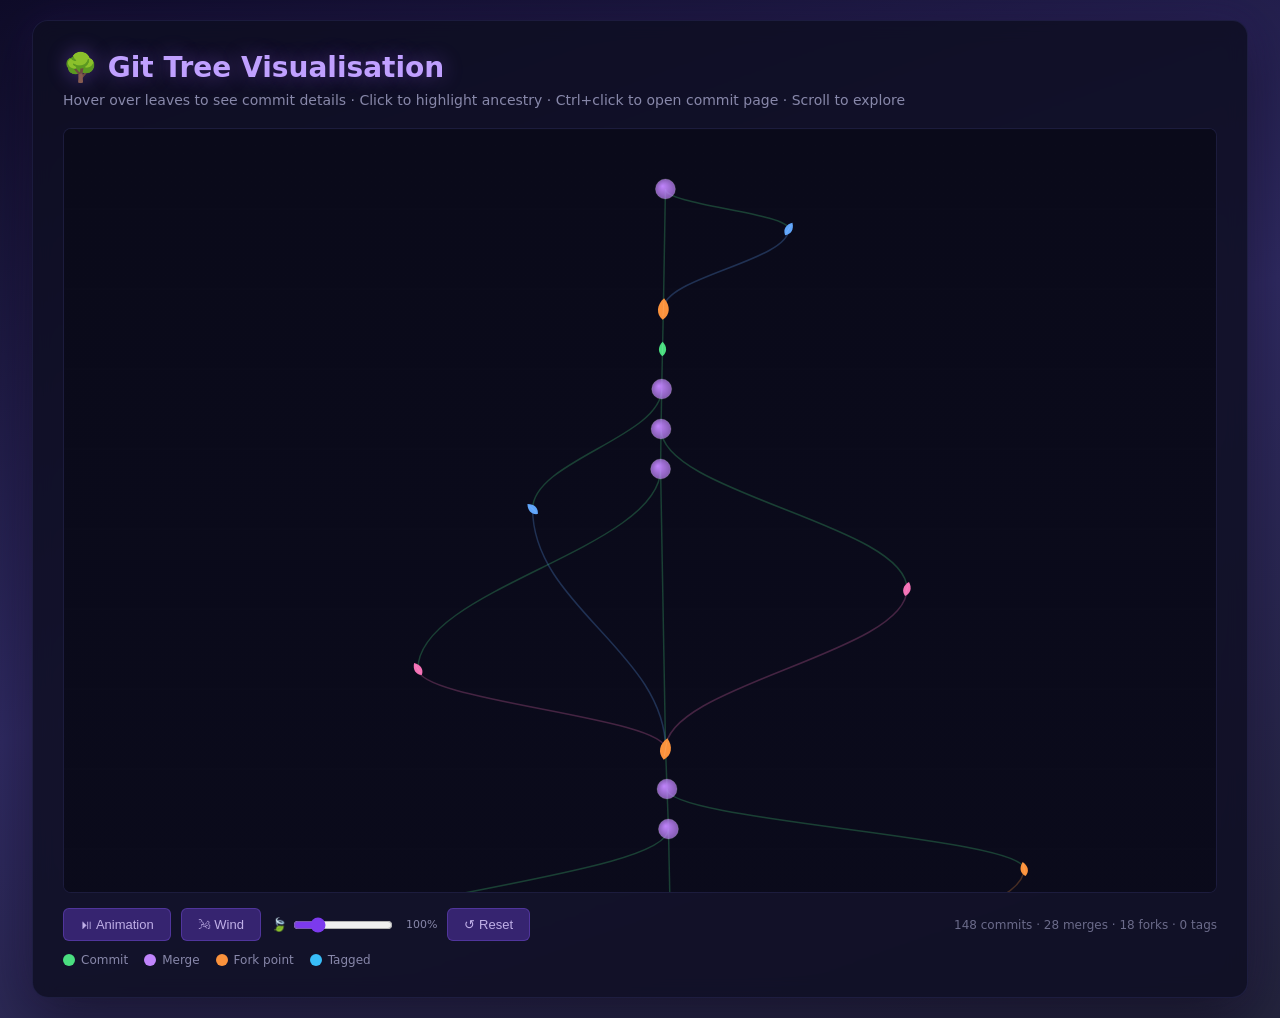
==== commit 9298eaf7: "deps(deps): bump XAOSTECH/dev-control Bumps [XAOSTECH/dev-control](https://github.com/xaostech/dev-c" ====
--- a/.github/tree-viz/git-tree.html
+++ b/.github/tree-viz/git-tree.html
@@ -179,7 +179,7 @@
         <p class="info">Hover over leaves to see commit details · Click to highlight ancestry · Ctrl+click to open commit page · Scroll to explore</p>
 
         <div class="canvas-viewport" id="viewport">
-            <canvas id="treeCanvas" width="14200" height="10980"></canvas>
+            <canvas id="treeCanvas" width="14080" height="10580"></canvas>
         </div>
 
         <div class="controls">
@@ -214,199 +214,10 @@
     "repository": "NucleiTaxa",
     "current_branch": "main",
     "repo_url": "https://github.com/XAOSTECH/NucleiTaxa",
-    "generated": "2026-06-15T04:48:42Z",
+    "generated": "2026-04-27T03:29:28Z",
     "max_commits": 500
   },
   "commits": [
-    {
-      "sha": "d0f3e8d32eca702ee3e70d079344cd46fb128a1e",
-      "short": "d0f3e8d",
-      "parents": "f5c9cf0ac5fb6d6c2a73957d58bdd40660bbec14",
-      "author": "xaos-bot",
-      "email": "262248812+xaos-bot@users.noreply.github.com",
-      "date": "2026-06-08T04:21:24Z",
-      "timestamp": 1780892484,
-      "subject": "chore: update git tree visualisation",
-      "refs": "HEAD -> main, origin/main",
-      "position": {
-        "x": 600,
-        "y": 60,
-        "lane": 0,
-        "radius": 6,
-        "depth": 0,
-        "is_trunk": true,
-        "is_merge": false,
-        "is_fork": false
-      }
-    },
-    {
-      "sha": "f5c9cf0ac5fb6d6c2a73957d58bdd40660bbec14",
-      "short": "f5c9cf0",
-      "parents": "606347791460cd153b77f879ed98bd1bcd10e234",
-      "author": "xaos-bot",
-      "email": "262248812+xaos-bot@users.noreply.github.com",
-      "date": "2026-06-01T04:25:32Z",
-      "timestamp": 1780287932,
-      "subject": "chore: update git tree visualisation",
-      "refs": "",
-      "position": {
-        "x": 600,
-        "y": 100,
-        "lane": 0,
-        "radius": 6,
-        "depth": 1,
-        "is_trunk": true,
-        "is_merge": false,
-        "is_fork": false
-      }
-    },
-    {
-      "sha": "606347791460cd153b77f879ed98bd1bcd10e234",
-      "short": "6063477",
-      "parents": "a9d413ce1d915ed72c4b5ce0df0faee19420cb8a",
-      "author": "xaos-bot",
-      "email": "262248812+xaos-bot@users.noreply.github.com",
-      "date": "2026-05-25T04:10:03Z",
-      "timestamp": 1779682203,
-      "subject": "chore: update git tree visualisation",
-      "refs": "",
-      "position": {
-        "x": 600,
-        "y": 140,
-        "lane": 0,
-        "radius": 6,
-        "depth": 2,
-        "is_trunk": true,
-        "is_merge": false,
-        "is_fork": false
-      }
-    },
-    {
-      "sha": "a9d413ce1d915ed72c4b5ce0df0faee19420cb8a",
-      "short": "a9d413c",
-      "parents": "e63e639aa2f65babe57d899d7878a26528484118",
-      "author": "xaos-bot",
-      "email": "262248812+xaos-bot@users.noreply.github.com",
-      "date": "2026-05-18T04:01:41Z",
-      "timestamp": 1779076901,
-      "subject": "chore: update git tree visualisation",
-      "refs": "",
-      "position": {
-        "x": 600,
-        "y": 180,
-        "lane": 0,
-        "radius": 6,
-        "depth": 3,
-        "is_trunk": true,
-        "is_merge": false,
-        "is_fork": false
-      }
-    },
-    {
-      "sha": "e63e639aa2f65babe57d899d7878a26528484118",
-      "short": "e63e639",
-      "parents": "c473a6976143fa69ef60a863da877c1083e9ee1a",
-      "author": "xaos-bot",
-      "email": "262248812+xaos-bot@users.noreply.github.com",
-      "date": "2026-05-11T03:53:28Z",
-      "timestamp": 1778471608,
-      "subject": "chore: update git tree visualisation",
-      "refs": "",
-      "position": {
-        "x": 600,
-        "y": 220,
-        "lane": 0,
-        "radius": 6,
-        "depth": 4,
-        "is_trunk": true,
-        "is_merge": false,
-        "is_fork": false
-      }
-    },
-    {
-      "sha": "c473a6976143fa69ef60a863da877c1083e9ee1a",
-      "short": "c473a69",
-      "parents": "af40962e6a9e6e44453851a19d24b72e5bfe69c3",
-      "author": "xaos-bot",
-      "email": "262248812+xaos-bot@users.noreply.github.com",
-      "date": "2026-05-04T03:35:18Z",
-      "timestamp": 1777865718,
-      "subject": "chore: update git tree visualisation",
-      "refs": "",
-      "position": {
-        "x": 600,
-        "y": 260,
-        "lane": 0,
-        "radius": 6,
-        "depth": 5,
-        "is_trunk": true,
-        "is_merge": false,
-        "is_fork": false
-      }
-    },
-    {
-      "sha": "af40962e6a9e6e44453851a19d24b72e5bfe69c3",
-      "short": "af40962",
-      "parents": "7d83b82faa7ccc38039ddff72d6188c4bd603f1f 62e15ee246f64b8602aaeaac5309c9735b6ff94a",
-      "author": "github-actions[bot]",
-      "email": "41898282+github-actions[bot]@users.noreply.github.com",
-      "date": "2026-05-03T16:22:52Z",
-      "timestamp": 1777825372,
-      "subject": "Merge pull request #23 from XAOSTECH/dependabot/github_actions/XAOSTECH/dev-control-379196e542149cc83181d41c9b173bc8eb197db8",
-      "refs": "",
-      "position": {
-        "x": 600,
-        "y": 300,
-        "lane": 0,
-        "radius": 10,
-        "depth": 6,
-        "is_trunk": true,
-        "is_merge": true,
-        "is_fork": false
-      }
-    },
-    {
-      "sha": "62e15ee246f64b8602aaeaac5309c9735b6ff94a",
-      "short": "62e15ee",
-      "parents": "7d83b82faa7ccc38039ddff72d6188c4bd603f1f",
-      "author": "dependabot[bot]",
-      "email": "49699333+dependabot[bot]@users.noreply.github.com",
-      "date": "2026-05-03T16:22:35Z",
-      "timestamp": 1777825355,
-      "subject": "deps(deps): bump XAOSTECH/dev-control",
-      "refs": "",
-      "position": {
-        "x": 720,
-        "y": 340,
-        "lane": 1,
-        "radius": 6,
-        "depth": 7,
-        "is_trunk": false,
-        "is_merge": false,
-        "is_fork": false
-      }
-    },
-    {
-      "sha": "7d83b82faa7ccc38039ddff72d6188c4bd603f1f",
-      "short": "7d83b82",
-      "parents": "8b4ada66db8052ad129b9caed45a054bc9fb64c3",
-      "author": "xaos-bot",
-      "email": "262248812+xaos-bot@users.noreply.github.com",
-      "date": "2026-04-27T03:29:28Z",
-      "timestamp": 1777260568,
-      "subject": "chore: update git tree visualisation",
-      "refs": "",
-      "position": {
-        "x": 600,
-        "y": 420,
-        "lane": 0,
-        "radius": 9,
-        "depth": 8,
-        "is_trunk": true,
-        "is_merge": false,
-        "is_fork": true
-      }
-    },
     {
       "sha": "8b4ada66db8052ad129b9caed45a054bc9fb64c3",
       "short": "8b4ada6",
@@ -416,13 +227,13 @@
       "date": "2026-04-26T16:22:46Z",
       "timestamp": 1777220566,
       "subject": "Merge pull request #22 from XAOSTECH/dependabot/github_actions/XAOSTECH/dev-control-9f305c1cb523dc7d832e58ac8af47c5ef5dba080",
-      "refs": "",
+      "refs": "HEAD -> main, origin/main",
       "position": {
         "x": 600,
-        "y": 460,
+        "y": 60,
         "lane": 0,
         "radius": 10,
-        "depth": 9,
+        "depth": 0,
         "is_trunk": true,
         "is_merge": true,
         "is_fork": false
@@ -439,11 +250,11 @@
       "subject": "deps(deps): bump XAOSTECH/dev-control",
       "refs": "",
       "position": {
-        "x": 480,
-        "y": 500,
-        "lane": -1,
-        "radius": 6,
-        "depth": 10,
+        "x": 720,
+        "y": 100,
+        "lane": 1,
+        "radius": 6,
+        "depth": 1,
         "is_trunk": false,
         "is_merge": false,
         "is_fork": false
@@ -461,10 +272,10 @@
       "refs": "",
       "position": {
         "x": 600,
-        "y": 580,
+        "y": 180,
         "lane": 0,
         "radius": 9,
-        "depth": 11,
+        "depth": 2,
         "is_trunk": true,
         "is_merge": false,
         "is_fork": true
@@ -482,10 +293,10 @@
       "refs": "",
       "position": {
         "x": 600,
-        "y": 620,
+        "y": 220,
         "lane": 0,
         "radius": 6,
-        "depth": 12,
+        "depth": 3,
         "is_trunk": true,
         "is_merge": false,
         "is_fork": false
@@ -503,10 +314,10 @@
       "refs": "",
       "position": {
         "x": 600,
-        "y": 660,
+        "y": 260,
         "lane": 0,
         "radius": 10,
-        "depth": 13,
+        "depth": 4,
         "is_trunk": true,
         "is_merge": true,
         "is_fork": false
@@ -524,10 +335,10 @@
       "refs": "",
       "position": {
         "x": 600,
-        "y": 700,
+        "y": 300,
         "lane": 0,
         "radius": 10,
-        "depth": 14,
+        "depth": 5,
         "is_trunk": true,
         "is_merge": true,
         "is_fork": false
@@ -545,10 +356,10 @@
       "refs": "",
       "position": {
         "x": 600,
-        "y": 740,
+        "y": 340,
         "lane": 0,
         "radius": 10,
-        "depth": 15,
+        "depth": 6,
         "is_trunk": true,
         "is_merge": true,
         "is_fork": false
@@ -565,11 +376,11 @@
       "subject": "deps(deps): bump XAOSTECH/dev-control",
       "refs": "",
       "position": {
-        "x": 840,
-        "y": 780,
-        "lane": 2,
-        "radius": 6,
-        "depth": 16,
+        "x": 480,
+        "y": 380,
+        "lane": -1,
+        "radius": 6,
+        "depth": 7,
         "is_trunk": false,
         "is_merge": false,
         "is_fork": false
@@ -586,11 +397,11 @@
       "subject": "deps(deps): bump actions/github-script from 8 to 9",
       "refs": "",
       "position": {
-        "x": 360,
-        "y": 860,
-        "lane": -2,
-        "radius": 6,
-        "depth": 17,
+        "x": 840,
+        "y": 460,
+        "lane": 2,
+        "radius": 6,
+        "depth": 8,
         "is_trunk": false,
         "is_merge": false,
         "is_fork": false
@@ -607,11 +418,11 @@
       "subject": "deps(deps): bump actions/upload-artifact from 4 to 7",
       "refs": "",
       "position": {
-        "x": 960,
-        "y": 940,
-        "lane": 3,
-        "radius": 6,
-        "depth": 18,
+        "x": 360,
+        "y": 540,
+        "lane": -2,
+        "radius": 6,
+        "depth": 9,
         "is_trunk": false,
         "is_merge": false,
         "is_fork": false
@@ -629,10 +440,10 @@
       "refs": "",
       "position": {
         "x": 600,
-        "y": 1020,
+        "y": 620,
         "lane": 0,
         "radius": 9,
-        "depth": 19,
+        "depth": 10,
         "is_trunk": true,
         "is_merge": false,
         "is_fork": true
@@ -650,10 +461,10 @@
       "refs": "",
       "position": {
         "x": 600,
-        "y": 1060,
+        "y": 660,
         "lane": 0,
         "radius": 10,
-        "depth": 20,
+        "depth": 11,
         "is_trunk": true,
         "is_merge": true,
         "is_fork": false
@@ -671,10 +482,10 @@
       "refs": "",
       "position": {
         "x": 600,
-        "y": 1100,
+        "y": 700,
         "lane": 0,
         "radius": 10,
-        "depth": 21,
+        "depth": 12,
         "is_trunk": true,
         "is_merge": true,
         "is_fork": false
@@ -691,11 +502,11 @@
       "subject": "deps(deps): bump XAOSTECH/dev-control",
       "refs": "",
       "position": {
-        "x": 240,
-        "y": 1140,
-        "lane": -3,
-        "radius": 6,
-        "depth": 22,
+        "x": 960,
+        "y": 740,
+        "lane": 3,
+        "radius": 6,
+        "depth": 13,
         "is_trunk": false,
         "is_merge": false,
         "is_fork": false
@@ -712,11 +523,11 @@
       "subject": "deps(deps): bump actions/github-script from 6 to 8",
       "refs": "",
       "position": {
-        "x": 1080,
-        "y": 1220,
-        "lane": 4,
-        "radius": 6,
-        "depth": 23,
+        "x": 240,
+        "y": 820,
+        "lane": -3,
+        "radius": 6,
+        "depth": 14,
         "is_trunk": false,
         "is_merge": false,
         "is_fork": false
@@ -734,10 +545,10 @@
       "refs": "",
       "position": {
         "x": 600,
-        "y": 1300,
+        "y": 900,
         "lane": 0,
         "radius": 10,
-        "depth": 24,
+        "depth": 15,
         "is_trunk": true,
         "is_merge": true,
         "is_fork": true
@@ -754,11 +565,11 @@
       "subject": "chore: convert American spellings to British English",
       "refs": "",
       "position": {
-        "x": 120,
-        "y": 1340,
-        "lane": -4,
-        "radius": 6,
-        "depth": 25,
+        "x": 1080,
+        "y": 940,
+        "lane": 4,
+        "radius": 6,
+        "depth": 16,
         "is_trunk": false,
         "is_merge": false,
         "is_fork": false
@@ -776,10 +587,10 @@
       "refs": "",
       "position": {
         "x": 600,
-        "y": 1420,
+        "y": 1020,
         "lane": 0,
         "radius": 9,
-        "depth": 26,
+        "depth": 17,
         "is_trunk": true,
         "is_merge": false,
         "is_fork": true
@@ -797,10 +608,10 @@
       "refs": "",
       "position": {
         "x": 600,
-        "y": 1460,
+        "y": 1060,
         "lane": 0,
         "radius": 10,
-        "depth": 27,
+        "depth": 18,
         "is_trunk": true,
         "is_merge": true,
         "is_fork": false
@@ -817,11 +628,11 @@
       "subject": "deps(deps): bump actions/create-github-app-token from 2 to 3",
       "refs": "",
       "position": {
-        "x": 1200,
-        "y": 1500,
-        "lane": 5,
-        "radius": 6,
-        "depth": 28,
+        "x": 120,
+        "y": 1100,
+        "lane": -4,
+        "radius": 6,
+        "depth": 19,
         "is_trunk": false,
         "is_merge": false,
         "is_fork": false
@@ -839,10 +650,10 @@
       "refs": "",
       "position": {
         "x": 600,
-        "y": 1580,
+        "y": 1180,
         "lane": 0,
         "radius": 9,
-        "depth": 29,
+        "depth": 20,
         "is_trunk": true,
         "is_merge": false,
         "is_fork": true
@@ -860,10 +671,10 @@
       "refs": "",
       "position": {
         "x": 600,
-        "y": 1620,
+        "y": 1220,
         "lane": 0,
         "radius": 6,
-        "depth": 30,
+        "depth": 21,
         "is_trunk": true,
         "is_merge": false,
         "is_fork": false
@@ -881,10 +692,10 @@
       "refs": "",
       "position": {
         "x": 600,
-        "y": 1660,
+        "y": 1260,
         "lane": 0,
         "radius": 10,
-        "depth": 31,
+        "depth": 22,
         "is_trunk": true,
         "is_merge": true,
         "is_fork": false
@@ -901,11 +712,11 @@
       "subject": "deps(deps): bump actions/upload-artifact from 4 to 7",
       "refs": "",
       "position": {
-        "x": 0,
-        "y": 1700,
-        "lane": -5,
-        "radius": 6,
-        "depth": 32,
+        "x": 1200,
+        "y": 1300,
+        "lane": 5,
+        "radius": 6,
+        "depth": 23,
         "is_trunk": false,
         "is_merge": false,
         "is_fork": false
@@ -923,10 +734,10 @@
       "refs": "",
       "position": {
         "x": 600,
-        "y": 1780,
+        "y": 1380,
         "lane": 0,
         "radius": 10,
-        "depth": 33,
+        "depth": 24,
         "is_trunk": true,
         "is_merge": true,
         "is_fork": false
@@ -943,11 +754,11 @@
       "subject": "deps(deps): bump actions/create-github-app-token from 2 to 3",
       "refs": "",
       "position": {
-        "x": 1320,
-        "y": 1820,
-        "lane": 6,
-        "radius": 6,
-        "depth": 34,
+        "x": 0,
+        "y": 1420,
+        "lane": -5,
+        "radius": 6,
+        "depth": 25,
         "is_trunk": false,
         "is_merge": false,
         "is_fork": false
@@ -965,10 +776,10 @@
       "refs": "",
       "position": {
         "x": 600,
-        "y": 1900,
+        "y": 1500,
         "lane": 0,
         "radius": 9,
-        "depth": 35,
+        "depth": 26,
         "is_trunk": true,
         "is_merge": false,
         "is_fork": true
@@ -986,10 +797,10 @@
       "refs": "",
       "position": {
         "x": 600,
-        "y": 1940,
+        "y": 1540,
         "lane": 0,
         "radius": 6,
-        "depth": 36,
+        "depth": 27,
         "is_trunk": true,
         "is_merge": false,
         "is_fork": false
@@ -1007,10 +818,10 @@
       "refs": "",
       "position": {
         "x": 600,
-        "y": 1980,
+        "y": 1580,
         "lane": 0,
         "radius": 6,
-        "depth": 37,
+        "depth": 28,
         "is_trunk": true,
         "is_merge": false,
         "is_fork": false
@@ -1028,10 +839,10 @@
       "refs": "",
       "position": {
         "x": 600,
-        "y": 2020,
+        "y": 1620,
         "lane": 0,
         "radius": 6,
-        "depth": 38,
+        "depth": 29,
         "is_trunk": true,
         "is_merge": false,
         "is_fork": false
@@ -1049,10 +860,10 @@
       "refs": "",
       "position": {
         "x": 600,
-        "y": 2060,
+        "y": 1660,
         "lane": 0,
         "radius": 10,
-        "depth": 39,
+        "depth": 30,
         "is_trunk": true,
         "is_merge": true,
         "is_fork": false
@@ -1069,11 +880,11 @@
       "subject": "Merge pull request #9 from xaoscience/short-term-vsearch-cuda",
       "refs": "origin/Main.bak",
       "position": {
-        "x": -120,
-        "y": 2100,
-        "lane": -6,
+        "x": 1320,
+        "y": 1700,
+        "lane": 6,
         "radius": 10,
-        "depth": 40,
+        "depth": 31,
         "is_trunk": false,
         "is_merge": true,
         "is_fork": false
@@ -1090,11 +901,11 @@
       "subject": "docs: Add Phase 1 GPU implementation guide and validation checklist",
       "refs": "",
       "position": {
-        "x": 1440,
-        "y": 2180,
-        "lane": 7,
-        "radius": 6,
-        "depth": 41,
+        "x": -120,
+        "y": 1780,
+        "lane": -6,
+        "radius": 6,
+        "depth": 32,
         "is_trunk": false,
         "is_merge": false,
         "is_fork": false
@@ -1111,11 +922,11 @@
       "subject": "docs: Add Phase 1 GPU implementation guide and validation checklist",
       "refs": "",
       "position": {
-        "x": -240,
-        "y": 2260,
-        "lane": -7,
-        "radius": 6,
-        "depth": 42,
+        "x": 1440,
+        "y": 1860,
+        "lane": 7,
+        "radius": 6,
+        "depth": 33,
         "is_trunk": false,
         "is_merge": false,
         "is_fork": false
@@ -1132,11 +943,11 @@
       "subject": "feat: Add comprehensive CPU vs GPU benchmark test suite",
       "refs": "",
       "position": {
-        "x": 1560,
-        "y": 2340,
-        "lane": 8,
-        "radius": 6,
-        "depth": 43,
+        "x": -240,
+        "y": 1940,
+        "lane": -7,
+        "radius": 6,
+        "depth": 34,
         "is_trunk": false,
         "is_merge": false,
         "is_fork": false
@@ -1153,11 +964,11 @@
       "subject": "feat: Add comprehensive CPU vs GPU benchmark test suite",
       "refs": "",
       "position": {
-        "x": -360,
-        "y": 2420,
-        "lane": -8,
-        "radius": 6,
-        "depth": 44,
+        "x": 1560,
+        "y": 2020,
+        "lane": 8,
+        "radius": 6,
+        "depth": 35,
         "is_trunk": false,
         "is_merge": false,
         "is_fork": false
@@ -1174,11 +985,11 @@
       "subject": "feat: Add CUDA GPU acceleration support to chimera detection stage",
       "refs": "",
       "position": {
-        "x": 1680,
-        "y": 2500,
-        "lane": 9,
-        "radius": 6,
-        "depth": 45,
+        "x": -360,
+        "y": 2100,
+        "lane": -8,
+        "radius": 6,
+        "depth": 36,
         "is_trunk": false,
         "is_merge": false,
         "is_fork": false
@@ -1195,11 +1006,11 @@
       "subject": "feat: Add CUDA GPU acceleration support to chimera detection stage",
       "refs": "",
       "position": {
-        "x": -480,
-        "y": 2580,
-        "lane": -9,
-        "radius": 6,
-        "depth": 46,
+        "x": 1680,
+        "y": 2180,
+        "lane": 9,
+        "radius": 6,
+        "depth": 37,
         "is_trunk": false,
         "is_merge": false,
         "is_fork": false
@@ -1216,11 +1027,11 @@
       "subject": "feat: Update CLI orchestrator with CUDA flag support and enhanced logging",
       "refs": "",
       "position": {
-        "x": 1800,
-        "y": 2660,
-        "lane": 10,
-        "radius": 6,
-        "depth": 47,
+        "x": -480,
+        "y": 2260,
+        "lane": -9,
+        "radius": 6,
+        "depth": 38,
         "is_trunk": false,
         "is_merge": false,
         "is_fork": false
@@ -1237,11 +1048,11 @@
       "subject": "feat: Update CLI orchestrator with CUDA flag support and enhanced logging",
       "refs": "",
       "position": {
-        "x": -600,
-        "y": 2740,
-        "lane": -10,
-        "radius": 6,
-        "depth": 48,
+        "x": 1800,
+        "y": 2340,
+        "lane": 10,
+        "radius": 6,
+        "depth": 39,
         "is_trunk": false,
         "is_merge": false,
         "is_fork": false
@@ -1259,10 +1070,10 @@
       "refs": "",
       "position": {
         "x": 600,
-        "y": 2820,
+        "y": 2420,
         "lane": 0,
         "radius": 10,
-        "depth": 49,
+        "depth": 40,
         "is_trunk": true,
         "is_merge": true,
         "is_fork": true
@@ -1279,11 +1090,11 @@
       "subject": "Merge pull request #8 from xaoscience/cuda-expansion",
       "refs": "",
       "position": {
-        "x": 1920,
-        "y": 2860,
-        "lane": 11,
+        "x": -600,
+        "y": 2460,
+        "lane": -10,
         "radius": 10,
-        "depth": 50,
+        "depth": 41,
         "is_trunk": false,
         "is_merge": true,
         "is_fork": true
@@ -1300,11 +1111,11 @@
       "subject": "docs: Update README with CUDA acceleration options and GPU performance",
       "refs": "",
       "position": {
-        "x": -720,
-        "y": 2940,
-        "lane": -11,
-        "radius": 6,
-        "depth": 51,
+        "x": 1920,
+        "y": 2540,
+        "lane": 11,
+        "radius": 6,
+        "depth": 42,
         "is_trunk": false,
         "is_merge": false,
         "is_fork": false
@@ -1321,11 +1132,11 @@
       "subject": "docs: Update README with CUDA acceleration options and GPU performance",
       "refs": "",
       "position": {
-        "x": 2040,
-        "y": 3020,
-        "lane": 12,
-        "radius": 6,
-        "depth": 52,
+        "x": -720,
+        "y": 2620,
+        "lane": -11,
+        "radius": 6,
+        "depth": 43,
         "is_trunk": false,
         "is_merge": false,
         "is_fork": false
@@ -1342,11 +1153,11 @@
       "subject": "feat: Add Dockerfile.cuda for GPU-accelerated amplicon analysis",
       "refs": "",
       "position": {
-        "x": -840,
-        "y": 3100,
-        "lane": -12,
-        "radius": 6,
-        "depth": 53,
+        "x": 2040,
+        "y": 2700,
+        "lane": 12,
+        "radius": 6,
+        "depth": 44,
         "is_trunk": false,
         "is_merge": false,
         "is_fork": false
@@ -1363,11 +1174,11 @@
       "subject": "feat: Add Dockerfile.cuda for GPU-accelerated amplicon analysis",
       "refs": "",
       "position": {
-        "x": 2160,
-        "y": 3180,
-        "lane": 13,
-        "radius": 6,
-        "depth": 54,
+        "x": -840,
+        "y": 2780,
+        "lane": -12,
+        "radius": 6,
+        "depth": 45,
         "is_trunk": false,
         "is_merge": false,
         "is_fork": false
@@ -1384,11 +1195,11 @@
       "subject": "docs: Add CUDA acceleration guide for GPU-enabled amplicon analysis",
       "refs": "",
       "position": {
-        "x": -960,
-        "y": 3260,
-        "lane": -13,
-        "radius": 6,
-        "depth": 55,
+        "x": 2160,
+        "y": 2860,
+        "lane": 13,
+        "radius": 6,
+        "depth": 46,
         "is_trunk": false,
         "is_merge": false,
         "is_fork": false
@@ -1405,11 +1216,11 @@
       "subject": "docs: Add CUDA acceleration guide for GPU-enabled amplicon analysis",
       "refs": "",
       "position": {
-        "x": 2280,
-        "y": 3340,
-        "lane": 14,
-        "radius": 6,
-        "depth": 56,
+        "x": -960,
+        "y": 2940,
+        "lane": -13,
+        "radius": 6,
+        "depth": 47,
         "is_trunk": false,
         "is_merge": false,
         "is_fork": false
@@ -1427,10 +1238,10 @@
       "refs": "",
       "position": {
         "x": 600,
-        "y": 3420,
+        "y": 3020,
         "lane": 0,
         "radius": 9,
-        "depth": 57,
+        "depth": 48,
         "is_trunk": true,
         "is_merge": false,
         "is_fork": true
@@ -1447,11 +1258,11 @@
       "subject": "adapt container",
       "refs": "",
       "position": {
-        "x": -1080,
-        "y": 3460,
-        "lane": -14,
+        "x": 2280,
+        "y": 3060,
+        "lane": 14,
         "radius": 9,
-        "depth": 58,
+        "depth": 49,
         "is_trunk": false,
         "is_merge": false,
         "is_fork": true
@@ -1469,10 +1280,10 @@
       "refs": "",
       "position": {
         "x": 600,
-        "y": 3540,
+        "y": 3140,
         "lane": 0,
         "radius": 6,
-        "depth": 59,
+        "depth": 50,
         "is_trunk": true,
         "is_merge": false,
         "is_fork": false
@@ -1489,11 +1300,11 @@
       "subject": "chore: Update status badge to experimental and license to GPL3",
       "refs": "",
       "position": {
-        "x": 2400,
-        "y": 3580,
-        "lane": 15,
-        "radius": 6,
-        "depth": 60,
+        "x": -1080,
+        "y": 3180,
+        "lane": -14,
+        "radius": 6,
+        "depth": 51,
         "is_trunk": false,
         "is_merge": false,
         "is_fork": false
@@ -1511,10 +1322,10 @@
       "refs": "",
       "position": {
         "x": 600,
-        "y": 3660,
+        "y": 3260,
         "lane": 0,
         "radius": 6,
-        "depth": 61,
+        "depth": 52,
         "is_trunk": true,
         "is_merge": false,
         "is_fork": false
@@ -1531,11 +1342,11 @@
       "subject": "cleanup: Remove all legacy documentation and example data",
       "refs": "",
       "position": {
-        "x": -1200,
-        "y": 3700,
-        "lane": -15,
-        "radius": 6,
-        "depth": 62,
+        "x": 2400,
+        "y": 3300,
+        "lane": 15,
+        "radius": 6,
+        "depth": 53,
         "is_trunk": false,
         "is_merge": false,
         "is_fork": false
@@ -1553,10 +1364,10 @@
       "refs": "",
       "position": {
         "x": 600,
-        "y": 3780,
+        "y": 3380,
         "lane": 0,
         "radius": 6,
-        "depth": 63,
+        "depth": 54,
         "is_trunk": true,
         "is_merge": false,
         "is_fork": false
@@ -1573,11 +1384,11 @@
       "subject": "manual cleanup",
       "refs": "",
       "position": {
-        "x": 2520,
-        "y": 3820,
-        "lane": 16,
-        "radius": 6,
-        "depth": 64,
+        "x": -1200,
+        "y": 3420,
+        "lane": -15,
+        "radius": 6,
+        "depth": 55,
         "is_trunk": false,
         "is_merge": false,
         "is_fork": false
@@ -1595,10 +1406,10 @@
       "refs": "",
       "position": {
         "x": 600,
-        "y": 3900,
+        "y": 3500,
         "lane": 0,
         "radius": 10,
-        "depth": 65,
+        "depth": 56,
         "is_trunk": true,
         "is_merge": true,
         "is_fork": false
@@ -1615,11 +1426,11 @@
       "subject": "Merge pull request #7 from xaoscience/cleanup-refactor",
       "refs": "",
       "position": {
-        "x": -1320,
-        "y": 3940,
-        "lane": -16,
+        "x": 2520,
+        "y": 3540,
+        "lane": 16,
         "radius": 10,
-        "depth": 66,
+        "depth": 57,
         "is_trunk": false,
         "is_merge": true,
         "is_fork": false
@@ -1636,11 +1447,11 @@
       "subject": "cleanup: Remove legacy Python/R code and old infrastructure",
       "refs": "",
       "position": {
-        "x": 2640,
-        "y": 4020,
-        "lane": 17,
-        "radius": 6,
-        "depth": 67,
+        "x": -1320,
+        "y": 3620,
+        "lane": -16,
+        "radius": 6,
+        "depth": 58,
         "is_trunk": false,
         "is_merge": false,
         "is_fork": false
@@ -1657,11 +1468,11 @@
       "subject": "cleanup: Remove legacy Python/R code and old infrastructure",
       "refs": "",
       "position": {
-        "x": -1440,
-        "y": 4100,
-        "lane": -17,
-        "radius": 6,
-        "depth": 68,
+        "x": 2640,
+        "y": 3700,
+        "lane": 17,
+        "radius": 6,
+        "depth": 59,
         "is_trunk": false,
         "is_merge": false,
         "is_fork": false
@@ -1678,11 +1489,11 @@
       "subject": "cleanup: Remove legacy Python infrastructure",
       "refs": "",
       "position": {
-        "x": 2760,
-        "y": 4180,
-        "lane": 18,
-        "radius": 6,
-        "depth": 69,
+        "x": -1440,
+        "y": 3780,
+        "lane": -17,
+        "radius": 6,
+        "depth": 60,
         "is_trunk": false,
         "is_merge": false,
         "is_fork": false
@@ -1699,11 +1510,11 @@
       "subject": "cleanup: Remove legacy Python infrastructure",
       "refs": "",
       "position": {
-        "x": -1560,
-        "y": 4260,
-        "lane": -18,
-        "radius": 6,
-        "depth": 70,
+        "x": 2760,
+        "y": 3860,
+        "lane": 18,
+        "radius": 6,
+        "depth": 61,
         "is_trunk": false,
         "is_merge": false,
         "is_fork": false
@@ -1720,11 +1531,11 @@
       "subject": "cleanup: Remove redundant documentation",
       "refs": "",
       "position": {
-        "x": 2880,
-        "y": 4340,
-        "lane": 19,
-        "radius": 6,
-        "depth": 71,
+        "x": -1560,
+        "y": 3940,
+        "lane": -18,
+        "radius": 6,
+        "depth": 62,
         "is_trunk": false,
         "is_merge": false,
         "is_fork": false
@@ -1741,11 +1552,11 @@
       "subject": "cleanup: Remove redundant documentation",
       "refs": "",
       "position": {
-        "x": -1680,
-        "y": 4420,
-        "lane": -19,
-        "radius": 6,
-        "depth": 72,
+        "x": 2880,
+        "y": 4020,
+        "lane": 19,
+        "radius": 6,
+        "depth": 63,
         "is_trunk": false,
         "is_merge": false,
         "is_fork": false
@@ -1762,11 +1573,11 @@
       "subject": "refactor: Reorganize project structure and consolidate documentation",
       "refs": "",
       "position": {
-        "x": 3000,
-        "y": 4500,
-        "lane": 20,
-        "radius": 6,
-        "depth": 73,
+        "x": -1680,
+        "y": 4100,
+        "lane": -19,
+        "radius": 6,
+        "depth": 64,
         "is_trunk": false,
         "is_merge": false,
         "is_fork": false
@@ -1783,11 +1594,11 @@
       "subject": "refactor: Reorganize project structure and consolidate documentation",
       "refs": "",
       "position": {
-        "x": -1800,
-        "y": 4580,
-        "lane": -20,
-        "radius": 6,
-        "depth": 74,
+        "x": 3000,
+        "y": 4180,
+        "lane": 20,
+        "radius": 6,
+        "depth": 65,
         "is_trunk": false,
         "is_merge": false,
         "is_fork": false
@@ -1805,10 +1616,10 @@
       "refs": "",
       "position": {
         "x": 600,
-        "y": 4660,
+        "y": 4260,
         "lane": 0,
         "radius": 10,
-        "depth": 75,
+        "depth": 66,
         "is_trunk": true,
         "is_merge": true,
         "is_fork": true
@@ -1825,11 +1636,11 @@
       "subject": "Merge pull request #6 from xaoscience/bash-refactor",
       "refs": "",
       "position": {
-        "x": 3120,
-        "y": 4700,
-        "lane": 21,
+        "x": -1800,
+        "y": 4300,
+        "lane": -20,
         "radius": 10,
-        "depth": 76,
+        "depth": 67,
         "is_trunk": false,
         "is_merge": true,
         "is_fork": true
@@ -1846,11 +1657,11 @@
       "subject": "Bash-Refactor: System architecture documentation",
       "refs": "",
       "position": {
-        "x": -1920,
-        "y": 4780,
-        "lane": -21,
-        "radius": 6,
-        "depth": 77,
+        "x": 3120,
+        "y": 4380,
+        "lane": 21,
+        "radius": 6,
+        "depth": 68,
         "is_trunk": false,
         "is_merge": false,
         "is_fork": false
@@ -1867,11 +1678,11 @@
       "subject": "Bash-Refactor: System architecture documentation",
       "refs": "",
       "position": {
-        "x": 3240,
-        "y": 4860,
-        "lane": 22,
-        "radius": 6,
-        "depth": 78,
+        "x": -1920,
+        "y": 4460,
+        "lane": -21,
+        "radius": 6,
+        "depth": 69,
         "is_trunk": false,
         "is_merge": false,
         "is_fork": false
@@ -1888,11 +1699,11 @@
       "subject": "Bash-Refactor: Implementation summary & delivery report",
       "refs": "",
       "position": {
-        "x": -2040,
-        "y": 4940,
-        "lane": -22,
-        "radius": 6,
-        "depth": 79,
+        "x": 3240,
+        "y": 4540,
+        "lane": 22,
+        "radius": 6,
+        "depth": 70,
         "is_trunk": false,
         "is_merge": false,
         "is_fork": false
@@ -1909,11 +1720,11 @@
       "subject": "Bash-Refactor: Implementation summary & delivery report",
       "refs": "",
       "position": {
-        "x": 3360,
-        "y": 5020,
-        "lane": 23,
-        "radius": 6,
-        "depth": 80,
+        "x": -2040,
+        "y": 4620,
+        "lane": -22,
+        "radius": 6,
+        "depth": 71,
         "is_trunk": false,
         "is_merge": false,
         "is_fork": false
@@ -1930,11 +1741,11 @@
       "subject": "Bash-Refactor: Quick reference guide with copy-paste recipes",
       "refs": "",
       "position": {
-        "x": -2160,
-        "y": 5100,
-        "lane": -23,
-        "radius": 6,
-        "depth": 81,
+        "x": 3360,
+        "y": 4700,
+        "lane": 23,
+        "radius": 6,
+        "depth": 72,
         "is_trunk": false,
         "is_merge": false,
         "is_fork": false
@@ -1951,11 +1762,11 @@
       "subject": "Bash-Refactor: Quick reference guide with copy-paste recipes",
       "refs": "",
       "position": {
-        "x": 3480,
-        "y": 5180,
-        "lane": 24,
-        "radius": 6,
-        "depth": 82,
+        "x": -2160,
+        "y": 4780,
+        "lane": -23,
+        "radius": 6,
+        "depth": 73,
         "is_trunk": false,
         "is_merge": false,
         "is_fork": false
@@ -1972,11 +1783,11 @@
       "subject": "Bash-Refactor: Complete documentation with execution guide",
       "refs": "",
       "position": {
-        "x": -2280,
-        "y": 5260,
-        "lane": -24,
-        "radius": 6,
-        "depth": 83,
+        "x": 3480,
+        "y": 4860,
+        "lane": 24,
+        "radius": 6,
+        "depth": 74,
         "is_trunk": false,
         "is_merge": false,
         "is_fork": false
@@ -1993,11 +1804,11 @@
       "subject": "Bash-Refactor: Complete documentation with execution guide",
       "refs": "",
       "position": {
-        "x": 3600,
-        "y": 5340,
-        "lane": 25,
-        "radius": 6,
-        "depth": 84,
+        "x": -2280,
+        "y": 4940,
+        "lane": -24,
+        "radius": 6,
+        "depth": 75,
         "is_trunk": false,
         "is_merge": false,
         "is_fork": false
@@ -2014,11 +1825,11 @@
       "subject": "Bash-Refactor: Test suite for pipeline validation",
       "refs": "",
       "position": {
-        "x": -2400,
-        "y": 5420,
-        "lane": -25,
-        "radius": 6,
-        "depth": 85,
+        "x": 3600,
+        "y": 5020,
+        "lane": 25,
+        "radius": 6,
+        "depth": 76,
         "is_trunk": false,
         "is_merge": false,
         "is_fork": false
@@ -2035,11 +1846,11 @@
       "subject": "Bash-Refactor: Test suite for pipeline validation",
       "refs": "",
       "position": {
-        "x": 3720,
-        "y": 5500,
-        "lane": 26,
-        "radius": 6,
-        "depth": 86,
+        "x": -2400,
+        "y": 5100,
+        "lane": -25,
+        "radius": 6,
+        "depth": 77,
         "is_trunk": false,
         "is_merge": false,
         "is_fork": false
@@ -2056,11 +1867,11 @@
       "subject": "Bash-Refactor: Pipeline Stage 06 - Krona visualization (final stage)",
       "refs": "",
       "position": {
-        "x": -2520,
-        "y": 5580,
-        "lane": -26,
-        "radius": 6,
-        "depth": 87,
+        "x": 3720,
+        "y": 5180,
+        "lane": 26,
+        "radius": 6,
+        "depth": 78,
         "is_trunk": false,
         "is_merge": false,
         "is_fork": false
@@ -2077,11 +1888,11 @@
       "subject": "Bash-Refactor: Pipeline Stage 06 - Krona visualization (final stage)",
       "refs": "",
       "position": {
-        "x": 3840,
-        "y": 5660,
-        "lane": 27,
-        "radius": 6,
-        "depth": 88,
+        "x": -2520,
+        "y": 5260,
+        "lane": -26,
+        "radius": 6,
+        "depth": 79,
         "is_trunk": false,
         "is_merge": false,
         "is_fork": false
@@ -2098,11 +1909,11 @@
       "subject": "Bash-Refactor: Pipeline Stage 05 - FastTree phylogenetic inference",
       "refs": "",
       "position": {
-        "x": -2640,
-        "y": 5740,
-        "lane": -27,
-        "radius": 6,
-        "depth": 89,
+        "x": 3840,
+        "y": 5340,
+        "lane": 27,
+        "radius": 6,
+        "depth": 80,
         "is_trunk": false,
         "is_merge": false,
         "is_fork": false
@@ -2119,11 +1930,11 @@
       "subject": "Bash-Refactor: Pipeline Stage 05 - FastTree phylogenetic inference",
       "refs": "",
       "position": {
-        "x": 3960,
-        "y": 5820,
-        "lane": 28,
-        "radius": 6,
-        "depth": 90,
+        "x": -2640,
+        "y": 5420,
+        "lane": -27,
+        "radius": 6,
+        "depth": 81,
         "is_trunk": false,
         "is_merge": false,
         "is_fork": false
@@ -2140,11 +1951,11 @@
       "subject": "Bash-Refactor: Pipeline Stage 04 - RDP Classifier taxonomy",
       "refs": "",
       "position": {
-        "x": -2760,
-        "y": 5900,
-        "lane": -28,
-        "radius": 6,
-        "depth": 91,
+        "x": 3960,
+        "y": 5500,
+        "lane": 28,
+        "radius": 6,
+        "depth": 82,
         "is_trunk": false,
         "is_merge": false,
         "is_fork": false
@@ -2161,11 +1972,11 @@
       "subject": "Bash-Refactor: Pipeline Stage 04 - RDP Classifier taxonomy",
       "refs": "",
       "position": {
-        "x": 4080,
-        "y": 5980,
-        "lane": 29,
-        "radius": 6,
-        "depth": 92,
+        "x": -2760,
+        "y": 5580,
+        "lane": -28,
+        "radius": 6,
+        "depth": 83,
         "is_trunk": false,
         "is_merge": false,
         "is_fork": false
@@ -2182,11 +1993,11 @@
       "subject": "Bash-Refactor: Pipeline Stage 03 - Chimera detection (VSEARCH UCHIME)",
       "refs": "",
       "position": {
-        "x": -2880,
-        "y": 6060,
-        "lane": -29,
-        "radius": 6,
-        "depth": 93,
+        "x": 4080,
+        "y": 5660,
+        "lane": 29,
+        "radius": 6,
+        "depth": 84,
         "is_trunk": false,
         "is_merge": false,
         "is_fork": false
@@ -2203,11 +2014,11 @@
       "subject": "Bash-Refactor: Pipeline Stage 03 - Chimera detection (VSEARCH UCHIME)",
       "refs": "",
       "position": {
-        "x": 4200,
-        "y": 6140,
-        "lane": 30,
-        "radius": 6,
-        "depth": 94,
+        "x": -2880,
+        "y": 5740,
+        "lane": -29,
+        "radius": 6,
+        "depth": 85,
         "is_trunk": false,
         "is_merge": false,
         "is_fork": false
@@ -2224,11 +2035,11 @@
       "subject": "Bash-Refactor: Pipeline Stage 02 - DADA2 denoising",
       "refs": "",
       "position": {
-        "x": -3000,
-        "y": 6220,
-        "lane": -30,
-        "radius": 6,
-        "depth": 95,
+        "x": 4200,
+        "y": 5820,
+        "lane": 30,
+        "radius": 6,
+        "depth": 86,
         "is_trunk": false,
         "is_merge": false,
         "is_fork": false
@@ -2245,11 +2056,11 @@
       "subject": "Bash-Refactor: Pipeline Stage 02 - DADA2 denoising",
       "refs": "",
       "position": {
-        "x": 4320,
-        "y": 6300,
-        "lane": 31,
-        "radius": 6,
-        "depth": 96,
+        "x": -3000,
+        "y": 5900,
+        "lane": -30,
+        "radius": 6,
+        "depth": 87,
         "is_trunk": false,
         "is_merge": false,
         "is_fork": false
@@ -2266,11 +2077,11 @@
       "subject": "Bash-Refactor: Pipeline Stage 01 - Preprocess (QC, trim, filter)",
       "refs": "",
       "position": {
-        "x": -3120,
-        "y": 6380,
-        "lane": -31,
-        "radius": 6,
-        "depth": 97,
+        "x": 4320,
+        "y": 5980,
+        "lane": 31,
+        "radius": 6,
+        "depth": 88,
         "is_trunk": false,
         "is_merge": false,
         "is_fork": false
@@ -2287,11 +2098,11 @@
       "subject": "Bash-Refactor: Pipeline Stage 01 - Preprocess (QC, trim, filter)",
       "refs": "",
       "position": {
-        "x": 4440,
-        "y": 6460,
-        "lane": 32,
-        "radius": 6,
-        "depth": 98,
+        "x": -3120,
+        "y": 6060,
+        "lane": -31,
+        "radius": 6,
+        "depth": 89,
         "is_trunk": false,
         "is_merge": false,
         "is_fork": false
@@ -2308,11 +2119,11 @@
       "subject": "Bash-Refactor: Dashboard JavaScript (real-time updates)",
       "refs": "",
       "position": {
-        "x": -3240,
-        "y": 6540,
-        "lane": -32,
-        "radius": 6,
-        "depth": 99,
+        "x": 4440,
+        "y": 6140,
+        "lane": 32,
+        "radius": 6,
+        "depth": 90,
         "is_trunk": false,
         "is_merge": false,
         "is_fork": false
@@ -2329,11 +2140,11 @@
       "subject": "Bash-Refactor: Dashboard JavaScript (real-time updates)",
       "refs": "",
       "position": {
-        "x": 4560,
-        "y": 6620,
-        "lane": 33,
-        "radius": 6,
-        "depth": 100,
+        "x": -3240,
+        "y": 6220,
+        "lane": -32,
+        "radius": 6,
+        "depth": 91,
         "is_trunk": false,
         "is_merge": false,
         "is_fork": false
@@ -2350,11 +2161,11 @@
       "subject": "Bash-Refactor: Dashboard CSS styling",
       "refs": "",
       "position": {
-        "x": -3360,
-        "y": 6700,
-        "lane": -33,
-        "radius": 6,
-        "depth": 101,
+        "x": 4560,
+        "y": 6300,
+        "lane": 33,
+        "radius": 6,
+        "depth": 92,
         "is_trunk": false,
         "is_merge": false,
         "is_fork": false
@@ -2371,11 +2182,11 @@
       "subject": "Bash-Refactor: Dashboard CSS styling",
       "refs": "",
       "position": {
-        "x": 4680,
-        "y": 6780,
-        "lane": 34,
-        "radius": 6,
-        "depth": 102,
+        "x": -3360,
+        "y": 6380,
+        "lane": -33,
+        "radius": 6,
+        "depth": 93,
         "is_trunk": false,
         "is_merge": false,
         "is_fork": false
@@ -2392,11 +2203,11 @@
       "subject": "Bash-Refactor: Web dashboard (HTML + D3/Plotly)",
       "refs": "",
       "position": {
-        "x": -3480,
-        "y": 6860,
-        "lane": -34,
-        "radius": 6,
-        "depth": 103,
+        "x": 4680,
+        "y": 6460,
+        "lane": 34,
+        "radius": 6,
+        "depth": 94,
         "is_trunk": false,
         "is_merge": false,
         "is_fork": false
@@ -2413,11 +2224,11 @@
       "subject": "Bash-Refactor: Web dashboard (HTML + D3/Plotly)",
       "refs": "",
       "position": {
-        "x": 4800,
-        "y": 6940,
-        "lane": 35,
-        "radius": 6,
-        "depth": 104,
+        "x": -3480,
+        "y": 6540,
+        "lane": -34,
+        "radius": 6,
+        "depth": 95,
         "is_trunk": false,
         "is_merge": false,
         "is_fork": false
@@ -2434,11 +2245,11 @@
       "subject": "Bash-Refactor: C++ analytics server (WebSocket, live metrics)",
       "refs": "",
       "position": {
-        "x": -3600,
-        "y": 7020,
-        "lane": -35,
-        "radius": 6,
-        "depth": 105,
+        "x": 4800,
+        "y": 6620,
+        "lane": 35,
+        "radius": 6,
+        "depth": 96,
         "is_trunk": false,
         "is_merge": false,
         "is_fork": false
@@ -2455,11 +2266,11 @@
       "subject": "Bash-Refactor: C++ analytics server (WebSocket, live metrics)",
       "refs": "",
       "position": {
-        "x": 4920,
-        "y": 7100,
-        "lane": 36,
-        "radius": 6,
-        "depth": 106,
+        "x": -3600,
+        "y": 6700,
+        "lane": -35,
+        "radius": 6,
+        "depth": 97,
         "is_trunk": false,
         "is_merge": false,
         "is_fork": false
@@ -2476,11 +2287,11 @@
       "subject": "Bash-Refactor: Main orchestrator CLI",
       "refs": "",
       "position": {
-        "x": -3720,
-        "y": 7180,
-        "lane": -36,
-        "radius": 6,
-        "depth": 107,
+        "x": 4920,
+        "y": 6780,
+        "lane": 36,
+        "radius": 6,
+        "depth": 98,
         "is_trunk": false,
         "is_merge": false,
         "is_fork": false
@@ -2497,11 +2308,11 @@
       "subject": "Bash-Refactor: Main orchestrator CLI",
       "refs": "",
       "position": {
-        "x": 5040,
-        "y": 7260,
-        "lane": 37,
-        "radius": 6,
-        "depth": 108,
+        "x": -3720,
+        "y": 6860,
+        "lane": -36,
+        "radius": 6,
+        "depth": 99,
         "is_trunk": false,
         "is_merge": false,
         "is_fork": false
@@ -2518,11 +2329,11 @@
       "subject": "Bash-Refactor: Bleeding-edge native bioinformatics pipeline (2025)",
       "refs": "",
       "position": {
-        "x": -3840,
-        "y": 7340,
-        "lane": -37,
-        "radius": 6,
-        "depth": 109,
+        "x": 5040,
+        "y": 6940,
+        "lane": 37,
+        "radius": 6,
+        "depth": 100,
         "is_trunk": false,
         "is_merge": false,
         "is_fork": false
@@ -2539,11 +2350,11 @@
       "subject": "Bash-Refactor: Bleeding-edge native bioinformatics pipeline (2025)",
       "refs": "",
       "position": {
-        "x": 5160,
-        "y": 7420,
-        "lane": 38,
-        "radius": 6,
-        "depth": 110,
+        "x": -3840,
+        "y": 7020,
+        "lane": -37,
+        "radius": 6,
+        "depth": 101,
         "is_trunk": false,
         "is_merge": false,
         "is_fork": false
@@ -2561,10 +2372,10 @@
       "refs": "",
       "position": {
         "x": 600,
-        "y": 7500,
+        "y": 7100,
         "lane": 0,
         "radius": 10,
-        "depth": 111,
+        "depth": 102,
         "is_trunk": true,
         "is_merge": true,
         "is_fork": true
@@ -2581,11 +2392,11 @@
       "subject": "Merge pull request #5 from xaoscience/refactor",
       "refs": "",
       "position": {
-        "x": -3960,
-        "y": 7540,
-        "lane": -38,
+        "x": 5160,
+        "y": 7140,
+        "lane": 38,
         "radius": 10,
-        "depth": 112,
+        "depth": 103,
         "is_trunk": false,
         "is_merge": true,
         "is_fork": true
@@ -2602,11 +2413,11 @@
       "subject": "Refactor: Branch status and validation checklist",
       "refs": "",
       "position": {
-        "x": 5280,
-        "y": 7620,
-        "lane": 39,
-        "radius": 6,
-        "depth": 113,
+        "x": -3960,
+        "y": 7220,
+        "lane": -38,
+        "radius": 6,
+        "depth": 104,
         "is_trunk": false,
         "is_merge": false,
         "is_fork": false
@@ -2623,11 +2434,11 @@
       "subject": "Refactor: Branch status and validation checklist",
       "refs": "",
       "position": {
-        "x": -4080,
-        "y": 7700,
-        "lane": -39,
-        "radius": 6,
-        "depth": 114,
+        "x": 5280,
+        "y": 7300,
+        "lane": 39,
+        "radius": 6,
+        "depth": 105,
         "is_trunk": false,
         "is_merge": false,
         "is_fork": false
@@ -2644,11 +2455,11 @@
       "subject": "Refactor: Comprehensive architecture & implementation documentation",
       "refs": "",
       "position": {
-        "x": 5400,
-        "y": 7780,
-        "lane": 40,
-        "radius": 6,
-        "depth": 115,
+        "x": -4080,
+        "y": 7380,
+        "lane": -39,
+        "radius": 6,
+        "depth": 106,
         "is_trunk": false,
         "is_merge": false,
         "is_fork": false
@@ -2665,11 +2476,11 @@
       "subject": "Refactor: Comprehensive architecture & implementation documentation",
       "refs": "",
       "position": {
-        "x": -4200,
-        "y": 7860,
-        "lane": -40,
-        "radius": 6,
-        "depth": 116,
+        "x": 5400,
+        "y": 7460,
+        "lane": 40,
+        "radius": 6,
+        "depth": 107,
         "is_trunk": false,
         "is_merge": false,
         "is_fork": false
@@ -2686,11 +2497,11 @@
       "subject": "Refactor: CLI entrypoint with modular commands",
       "refs": "",
       "position": {
-        "x": 5520,
-        "y": 7940,
-        "lane": 41,
-        "radius": 6,
-        "depth": 117,
+        "x": -4200,
+        "y": 7540,
+        "lane": -40,
+        "radius": 6,
+        "depth": 108,
         "is_trunk": false,
         "is_merge": false,
         "is_fork": false
@@ -2707,11 +2518,11 @@
       "subject": "Refactor: CLI entrypoint with modular commands",
       "refs": "",
       "position": {
-        "x": -4320,
-        "y": 8020,
-        "lane": -41,
-        "radius": 6,
-        "depth": 118,
+        "x": 5520,
+        "y": 7620,
+        "lane": 41,
+        "radius": 6,
+        "depth": 109,
         "is_trunk": false,
         "is_merge": false,
         "is_fork": false
@@ -2728,11 +2539,11 @@
       "subject": "Refactor: Phylogenetic module - neighbor-joining tree construction",
       "refs": "",
       "position": {
-        "x": 5640,
-        "y": 8100,
-        "lane": 42,
-        "radius": 6,
-        "depth": 119,
+        "x": -4320,
+        "y": 7700,
+        "lane": -41,
+        "radius": 6,
+        "depth": 110,
         "is_trunk": false,
         "is_merge": false,
         "is_fork": false
@@ -2749,11 +2560,11 @@
       "subject": "Refactor: Phylogenetic module - neighbor-joining tree construction",
       "refs": "",
       "position": {
-        "x": -4440,
-        "y": 8180,
-        "lane": -42,
-        "radius": 6,
-        "depth": 120,
+        "x": 5640,
+        "y": 7780,
+        "lane": 42,
+        "radius": 6,
+        "depth": 111,
         "is_trunk": false,
         "is_merge": false,
         "is_fork": false
@@ -2770,11 +2581,11 @@
       "subject": "Refactor: Taxonomy assignment module (k-mer, exact match methods)",
       "refs": "",
       "position": {
-        "x": 5760,
-        "y": 8260,
-        "lane": 43,
-        "radius": 6,
-        "depth": 121,
+        "x": -4440,
+        "y": 7860,
+        "lane": -42,
+        "radius": 6,
+        "depth": 112,
         "is_trunk": false,
         "is_merge": false,
         "is_fork": false
@@ -2791,11 +2602,11 @@
       "subject": "Refactor: Taxonomy assignment module (k-mer, exact match methods)",
       "refs": "",
       "position": {
-        "x": -4560,
-        "y": 8340,
-        "lane": -43,
-        "radius": 6,
-        "depth": 122,
+        "x": 5760,
+        "y": 7940,
+        "lane": 43,
+        "radius": 6,
+        "depth": 113,
         "is_trunk": false,
         "is_merge": false,
         "is_fork": false
@@ -2812,11 +2623,11 @@
       "subject": "Refactor: Denoising module - pure Python ASV inference",
       "refs": "",
       "position": {
-        "x": 5880,
-        "y": 8420,
-        "lane": 44,
-        "radius": 6,
-        "depth": 123,
+        "x": -4560,
+        "y": 8020,
+        "lane": -43,
+        "radius": 6,
+        "depth": 114,
         "is_trunk": false,
         "is_merge": false,
         "is_fork": false
@@ -2833,11 +2644,11 @@
       "subject": "Refactor: Denoising module - pure Python ASV inference",
       "refs": "",
       "position": {
-        "x": -4680,
-        "y": 8500,
-        "lane": -44,
-        "radius": 6,
-        "depth": 124,
+        "x": 5880,
+        "y": 8100,
+        "lane": 44,
+        "radius": 6,
+        "depth": 115,
         "is_trunk": false,
         "is_merge": false,
         "is_fork": false
@@ -2854,11 +2665,11 @@
       "subject": "Refactor: QC module - pure Python DADA2-inspired filtering",
       "refs": "",
       "position": {
-        "x": 6000,
-        "y": 8580,
-        "lane": 45,
-        "radius": 6,
-        "depth": 125,
+        "x": -4680,
+        "y": 8180,
+        "lane": -44,
+        "radius": 6,
+        "depth": 116,
         "is_trunk": false,
         "is_merge": false,
         "is_fork": false
@@ -2875,11 +2686,11 @@
       "subject": "Refactor: QC module - pure Python DADA2-inspired filtering",
       "refs": "",
       "position": {
-        "x": -4800,
-        "y": 8660,
-        "lane": -45,
-        "radius": 6,
-        "depth": 126,
+        "x": 6000,
+        "y": 8260,
+        "lane": 45,
+        "radius": 6,
+        "depth": 117,
         "is_trunk": false,
         "is_merge": false,
         "is_fork": false
@@ -2896,11 +2707,11 @@
       "subject": "Refactor: Safe Entrez fetching with XXE protection",
       "refs": "",
       "position": {
-        "x": 6120,
-        "y": 8740,
-        "lane": 46,
-        "radius": 6,
-        "depth": 127,
+        "x": -4800,
+        "y": 8340,
+        "lane": -45,
+        "radius": 6,
+        "depth": 118,
         "is_trunk": false,
         "is_merge": false,
         "is_fork": false
@@ -2917,11 +2728,11 @@
       "subject": "Refactor: Safe Entrez fetching with XXE protection",
       "refs": "",
       "position": {
-        "x": -4920,
-        "y": 8820,
-        "lane": -46,
-        "radius": 6,
-        "depth": 128,
+        "x": 6120,
+        "y": 8420,
+        "lane": 46,
+        "radius": 6,
+        "depth": 119,
         "is_trunk": false,
         "is_merge": false,
         "is_fork": false
@@ -2938,11 +2749,11 @@
       "subject": "Refactor: I/O module with documented bioinformatics methods",
       "refs": "",
       "position": {
-        "x": 6240,
-        "y": 8900,
-        "lane": 47,
-        "radius": 6,
-        "depth": 129,
+        "x": -4920,
+        "y": 8500,
+        "lane": -46,
+        "radius": 6,
+        "depth": 120,
         "is_trunk": false,
         "is_merge": false,
         "is_fork": false
@@ -2959,11 +2770,11 @@
       "subject": "Refactor: I/O module with documented bioinformatics methods",
       "refs": "",
       "position": {
-        "x": -5040,
-        "y": 8980,
-        "lane": -47,
-        "radius": 6,
-        "depth": 130,
+        "x": 6240,
+        "y": 8580,
+        "lane": 47,
+        "radius": 6,
+        "depth": 121,
         "is_trunk": false,
         "is_merge": false,
         "is_fork": false
@@ -2980,11 +2791,11 @@
       "subject": "Refactor: Nucleid profile configuration system (scalable)",
       "refs": "",
       "position": {
-        "x": 6360,
-        "y": 9060,
-        "lane": 48,
-        "radius": 6,
-        "depth": 131,
+        "x": -5040,
+        "y": 8660,
+        "lane": -47,
+        "radius": 6,
+        "depth": 122,
         "is_trunk": false,
         "is_merge": false,
         "is_fork": false
@@ -3001,11 +2812,11 @@
       "subject": "Refactor: Nucleid profile configuration system (scalable)",
       "refs": "",
       "position": {
-        "x": -5160,
-        "y": 9140,
-        "lane": -48,
-        "radius": 6,
-        "depth": 132,
+        "x": 6360,
+        "y": 8740,
+        "lane": 48,
+        "radius": 6,
+        "depth": 123,
         "is_trunk": false,
         "is_merge": false,
         "is_fork": false
@@ -3022,11 +2833,11 @@
       "subject": "Refactor: Core module with modular imports",
       "refs": "",
       "position": {
-        "x": 6480,
-        "y": 9220,
-        "lane": 49,
-        "radius": 6,
-        "depth": 133,
+        "x": -5160,
+        "y": 8820,
+        "lane": -48,
+        "radius": 6,
+        "depth": 124,
         "is_trunk": false,
         "is_merge": false,
         "is_fork": false
@@ -3043,11 +2854,11 @@
       "subject": "Refactor: Core module with modular imports",
       "refs": "",
       "position": {
-        "x": -5280,
-        "y": 9300,
-        "lane": -49,
-        "radius": 6,
-        "depth": 134,
+        "x": 6480,
+        "y": 8900,
+        "lane": 49,
+        "radius": 6,
+        "depth": 125,
         "is_trunk": false,
         "is_merge": false,
         "is_fork": false
@@ -3064,11 +2875,11 @@
       "subject": "Refactor: Update requirements - remove R, add defusedxml XXE fix, bump Biopython",
       "refs": "",
       "position": {
-        "x": 6600,
-        "y": 9380,
-        "lane": 50,
-        "radius": 6,
-        "depth": 135,
+        "x": -5280,
+        "y": 8980,
+        "lane": -49,
+        "radius": 6,
+        "depth": 126,
         "is_trunk": false,
         "is_merge": false,
         "is_fork": false
@@ -3085,11 +2896,11 @@
       "subject": "Refactor: Update requirements - remove R, add defusedxml XXE fix, bump Biopython",
       "refs": "",
       "position": {
-        "x": -5400,
-        "y": 9460,
-        "lane": -50,
-        "radius": 6,
-        "depth": 136,
+        "x": 6600,
+        "y": 9060,
+        "lane": 50,
+        "radius": 6,
+        "depth": 127,
         "is_trunk": false,
         "is_merge": false,
         "is_fork": false
@@ -3106,11 +2917,11 @@
       "subject": "Refactor: Setup package as installable Python application",
       "refs": "",
       "position": {
-        "x": 6720,
-        "y": 9540,
-        "lane": 51,
-        "radius": 6,
-        "depth": 137,
+        "x": -5400,
+        "y": 9140,
+        "lane": -50,
+        "radius": 6,
+        "depth": 128,
         "is_trunk": false,
         "is_merge": false,
         "is_fork": false
@@ -3127,11 +2938,11 @@
       "subject": "Refactor: Setup package as installable Python application",
       "refs": "",
       "position": {
-        "x": -5520,
-        "y": 9620,
-        "lane": -51,
-        "radius": 6,
-        "depth": 138,
+        "x": 6720,
+        "y": 9220,
+        "lane": 51,
+        "radius": 6,
+        "depth": 129,
         "is_trunk": false,
         "is_merge": false,
         "is_fork": false
@@ -3149,10 +2960,10 @@
       "refs": "",
       "position": {
         "x": 600,
-        "y": 9700,
+        "y": 9300,
         "lane": 0,
         "radius": 10,
-        "depth": 139,
+        "depth": 130,
         "is_trunk": true,
         "is_merge": true,
         "is_fork": true
@@ -3169,11 +2980,11 @@
       "subject": "Merge pull request #1 from xaoscience/dependabot/github_actions/actions/checkout-6",
       "refs": "",
       "position": {
-        "x": 6840,
-        "y": 9740,
-        "lane": 52,
+        "x": -5520,
+        "y": 9340,
+        "lane": -51,
         "radius": 10,
-        "depth": 140,
+        "depth": 131,
         "is_trunk": false,
         "is_merge": true,
         "is_fork": true
@@ -3191,10 +3002,10 @@
       "refs": "",
       "position": {
         "x": 600,
-        "y": 9820,
+        "y": 9420,
         "lane": 0,
         "radius": 10,
-        "depth": 141,
+        "depth": 132,
         "is_trunk": true,
         "is_merge": true,
         "is_fork": false
@@ -3211,11 +3022,11 @@
       "subject": "Merge pull request #4 from xaoscience/dependabot/pip/jupyter-68f4446fcb",
       "refs": "",
       "position": {
-        "x": -5640,
-        "y": 9860,
-        "lane": -52,
+        "x": 6840,
+        "y": 9460,
+        "lane": 52,
         "radius": 10,
-        "depth": 142,
+        "depth": 133,
         "is_trunk": false,
         "is_merge": true,
         "is_fork": false
@@ -3233,10 +3044,10 @@
       "refs": "",
       "position": {
         "x": 600,
-        "y": 9940,
+        "y": 9540,
         "lane": 0,
         "radius": 10,
-        "depth": 143,
+        "depth": 134,
         "is_trunk": true,
         "is_merge": true,
         "is_fork": false
@@ -3253,11 +3064,11 @@
       "subject": "Merge pull request #3 from xaoscience/dependabot/pip/data-science-d96427fa6b",
       "refs": "",
       "position": {
-        "x": 6960,
-        "y": 9980,
-        "lane": 53,
+        "x": -5640,
+        "y": 9580,
+        "lane": -52,
         "radius": 10,
-        "depth": 144,
+        "depth": 135,
         "is_trunk": false,
         "is_merge": true,
         "is_fork": false
@@ -3274,11 +3085,11 @@
       "subject": "chore(deps)(deps): bump notebook in the jupyter group",
       "refs": "",
       "position": {
-        "x": -5760,
-        "y": 10060,
-        "lane": -53,
-        "radius": 6,
-        "depth": 145,
+        "x": 6960,
+        "y": 9660,
+        "lane": 53,
+        "radius": 6,
+        "depth": 136,
         "is_trunk": false,
         "is_merge": false,
         "is_fork": false
@@ -3295,11 +3106,11 @@
       "subject": "chore(deps)(deps): bump notebook in the jupyter group",
       "refs": "",
       "position": {
-        "x": 7080,
-        "y": 10140,
-        "lane": 54,
-        "radius": 6,
-        "depth": 146,
+        "x": -5760,
+        "y": 9740,
+        "lane": -53,
+        "radius": 6,
+        "depth": 137,
         "is_trunk": false,
         "is_merge": false,
         "is_fork": false
@@ -3316,11 +3127,11 @@
       "subject": "chore(deps)(deps): bump numpy in the data-science group",
       "refs": "",
       "position": {
-        "x": -5880,
-        "y": 10220,
-        "lane": -54,
-        "radius": 6,
-        "depth": 147,
+        "x": 7080,
+        "y": 9820,
+        "lane": 54,
+        "radius": 6,
+        "depth": 138,
         "is_trunk": false,
         "is_merge": false,
         "is_fork": false
@@ -3337,11 +3148,11 @@
       "subject": "chore(deps)(deps): bump numpy in the data-science group",
       "refs": "",
       "position": {
-        "x": 7200,
-        "y": 10300,
-        "lane": 55,
-        "radius": 6,
-        "depth": 148,
+        "x": -5880,
+        "y": 9900,
+        "lane": -54,
+        "radius": 6,
+        "depth": 139,
         "is_trunk": false,
         "is_merge": false,
         "is_fork": false
@@ -3359,10 +3170,10 @@
       "refs": "",
       "position": {
         "x": 600,
-        "y": 10380,
+        "y": 9980,
         "lane": 0,
         "radius": 10,
-        "depth": 149,
+        "depth": 140,
         "is_trunk": true,
         "is_merge": true,
         "is_fork": false
@@ -3379,11 +3190,11 @@
       "subject": "Merge pull request #2 from xaoscience/dependabot/github_actions/actions/github-script-8",
       "refs": "",
       "position": {
-        "x": -6000,
-        "y": 10420,
-        "lane": -55,
+        "x": 7200,
+        "y": 10020,
+        "lane": 55,
         "radius": 10,
-        "depth": 150,
+        "depth": 141,
         "is_trunk": false,
         "is_merge": true,
         "is_fork": false
@@ -3400,11 +3211,11 @@
       "subject": "deps(deps): bump actions/github-script from 7 to 8",
       "refs": "",
       "position": {
-        "x": 7320,
-        "y": 10500,
-        "lane": 56,
-        "radius": 6,
-        "depth": 151,
+        "x": -6000,
+        "y": 10100,
+        "lane": -55,
+        "radius": 6,
+        "depth": 142,
         "is_trunk": false,
         "is_merge": false,
         "is_fork": false
@@ -3421,11 +3232,11 @@
       "subject": "deps(deps): bump actions/github-script from 7 to 8",
       "refs": "",
       "position": {
-        "x": -6120,
-        "y": 10580,
-        "lane": -56,
-        "radius": 6,
-        "depth": 152,
+        "x": 7320,
+        "y": 10180,
+        "lane": 56,
+        "radius": 6,
+        "depth": 143,
         "is_trunk": false,
         "is_merge": false,
         "is_fork": false
@@ -3442,11 +3253,11 @@
       "subject": "deps(deps): bump actions/checkout from 4 to 6",
       "refs": "",
       "position": {
-        "x": 7440,
-        "y": 10660,
-        "lane": 57,
-        "radius": 6,
-        "depth": 153,
+        "x": -6120,
+        "y": 10260,
+        "lane": -56,
+        "radius": 6,
+        "depth": 144,
         "is_trunk": false,
         "is_merge": false,
         "is_fork": false
@@ -3463,11 +3274,11 @@
       "subject": "deps(deps): bump actions/checkout from 4 to 6",
       "refs": "",
       "position": {
-        "x": -6240,
-        "y": 10740,
-        "lane": -57,
-        "radius": 6,
-        "depth": 154,
+        "x": 7440,
+        "y": 10340,
+        "lane": 57,
+        "radius": 6,
+        "depth": 145,
         "is_trunk": false,
         "is_merge": false,
         "is_fork": false
@@ -3485,10 +3296,10 @@
       "refs": "",
       "position": {
         "x": 600,
-        "y": 10820,
+        "y": 10420,
         "lane": 0,
         "radius": 9,
-        "depth": 155,
+        "depth": 146,
         "is_trunk": true,
         "is_merge": false,
         "is_fork": true
@@ -3505,11 +3316,11 @@
       "subject": "Initial commit",
       "refs": "",
       "position": {
-        "x": 7560,
-        "y": 10860,
-        "lane": 58,
+        "x": -6240,
+        "y": 10460,
+        "lane": -57,
         "radius": 9,
-        "depth": 156,
+        "depth": 147,
         "is_trunk": false,
         "is_merge": false,
         "is_fork": true
@@ -3518,7 +3329,7 @@
   ],
   "branches": [
     {
-      "name": "d0f3e8d32eca702ee3e70d079344cd46fb128a1e chore: update git tree visualisation",
+      "name": "8b4ada66db8052ad129b9caed45a054bc9fb64c3 Merge pull request #22 from XAOSTECH/dependabot/github_actions/XAOSTECH/dev-control-9f305c1cb523dc7d832e58ac8af47c5ef5dba080",
       "sha": "*",
       "current": false,
       "merged": false
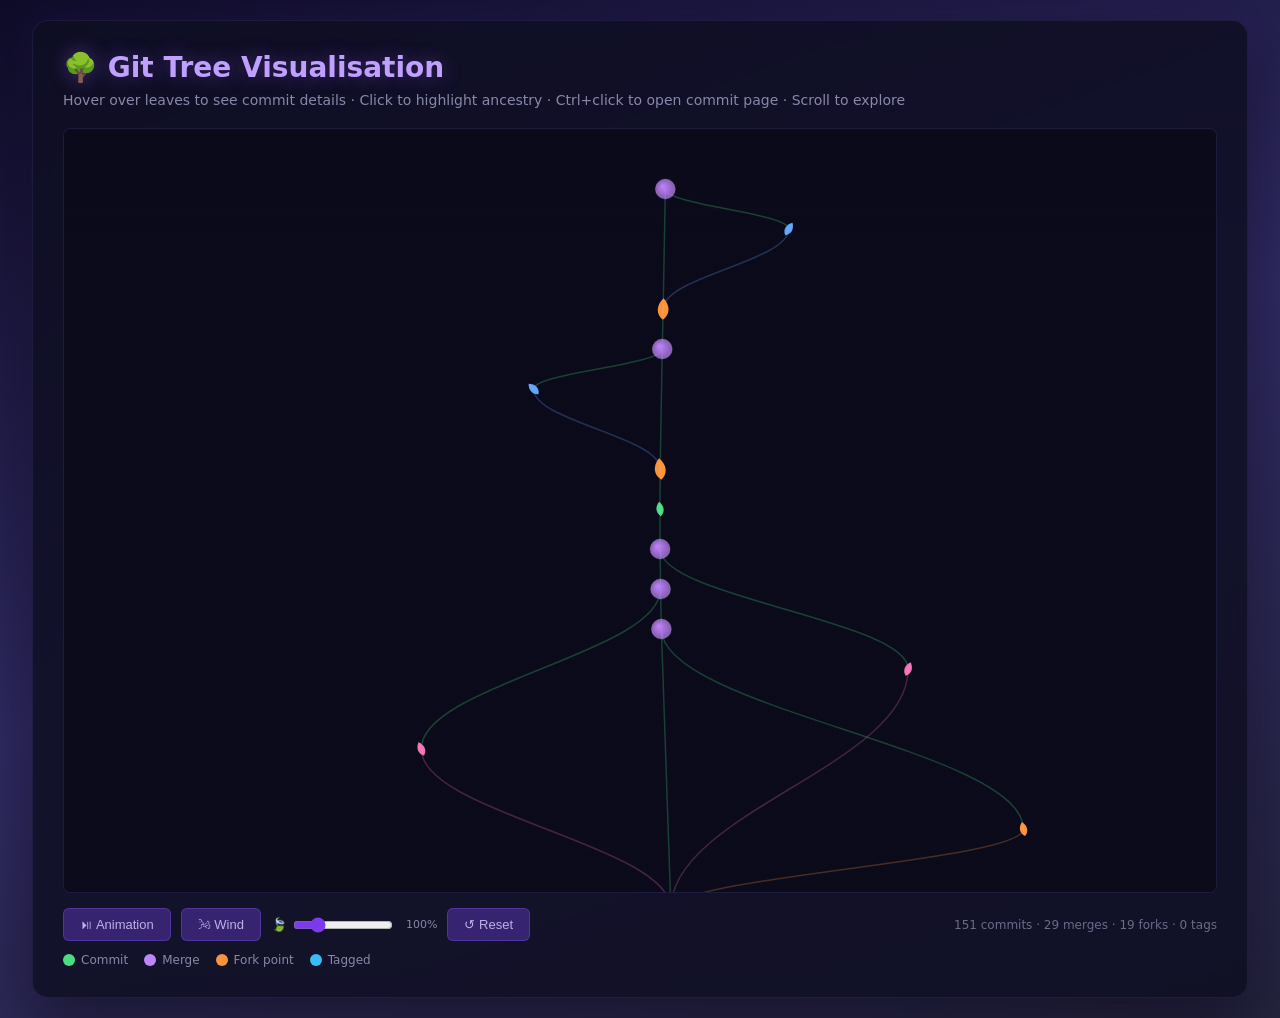
==== commit 4484ce34: "chore: update git tree visualisation Auto-generated by tree-viz workflow  See: https://github.com/XA" ====
--- a/.github/tree-viz/git-tree.html
+++ b/.github/tree-viz/git-tree.html
@@ -179,7 +179,7 @@
         <p class="info">Hover over leaves to see commit details · Click to highlight ancestry · Ctrl+click to open commit page · Scroll to explore</p>
 
         <div class="canvas-viewport" id="viewport">
-            <canvas id="treeCanvas" width="14080" height="10580"></canvas>
+            <canvas id="treeCanvas" width="14200" height="10740"></canvas>
         </div>
 
         <div class="controls">
@@ -214,10 +214,73 @@
     "repository": "NucleiTaxa",
     "current_branch": "main",
     "repo_url": "https://github.com/XAOSTECH/NucleiTaxa",
-    "generated": "2026-04-27T03:29:28Z",
+    "generated": "2026-05-04T03:35:18Z",
     "max_commits": 500
   },
   "commits": [
+    {
+      "sha": "af40962e6a9e6e44453851a19d24b72e5bfe69c3",
+      "short": "af40962",
+      "parents": "7d83b82faa7ccc38039ddff72d6188c4bd603f1f 62e15ee246f64b8602aaeaac5309c9735b6ff94a",
+      "author": "github-actions[bot]",
+      "email": "41898282+github-actions[bot]@users.noreply.github.com",
+      "date": "2026-05-03T16:22:52Z",
+      "timestamp": 1777825372,
+      "subject": "Merge pull request #23 from XAOSTECH/dependabot/github_actions/XAOSTECH/dev-control-379196e542149cc83181d41c9b173bc8eb197db8",
+      "refs": "HEAD -> main, origin/main",
+      "position": {
+        "x": 600,
+        "y": 60,
+        "lane": 0,
+        "radius": 10,
+        "depth": 0,
+        "is_trunk": true,
+        "is_merge": true,
+        "is_fork": false
+      }
+    },
+    {
+      "sha": "62e15ee246f64b8602aaeaac5309c9735b6ff94a",
+      "short": "62e15ee",
+      "parents": "7d83b82faa7ccc38039ddff72d6188c4bd603f1f",
+      "author": "dependabot[bot]",
+      "email": "49699333+dependabot[bot]@users.noreply.github.com",
+      "date": "2026-05-03T16:22:35Z",
+      "timestamp": 1777825355,
+      "subject": "deps(deps): bump XAOSTECH/dev-control",
+      "refs": "",
+      "position": {
+        "x": 720,
+        "y": 100,
+        "lane": 1,
+        "radius": 6,
+        "depth": 1,
+        "is_trunk": false,
+        "is_merge": false,
+        "is_fork": false
+      }
+    },
+    {
+      "sha": "7d83b82faa7ccc38039ddff72d6188c4bd603f1f",
+      "short": "7d83b82",
+      "parents": "8b4ada66db8052ad129b9caed45a054bc9fb64c3",
+      "author": "xaos-bot",
+      "email": "262248812+xaos-bot@users.noreply.github.com",
+      "date": "2026-04-27T03:29:28Z",
+      "timestamp": 1777260568,
+      "subject": "chore: update git tree visualisation",
+      "refs": "",
+      "position": {
+        "x": 600,
+        "y": 180,
+        "lane": 0,
+        "radius": 9,
+        "depth": 2,
+        "is_trunk": true,
+        "is_merge": false,
+        "is_fork": true
+      }
+    },
     {
       "sha": "8b4ada66db8052ad129b9caed45a054bc9fb64c3",
       "short": "8b4ada6",
@@ -227,13 +290,13 @@
       "date": "2026-04-26T16:22:46Z",
       "timestamp": 1777220566,
       "subject": "Merge pull request #22 from XAOSTECH/dependabot/github_actions/XAOSTECH/dev-control-9f305c1cb523dc7d832e58ac8af47c5ef5dba080",
-      "refs": "HEAD -> main, origin/main",
+      "refs": "",
       "position": {
         "x": 600,
-        "y": 60,
+        "y": 220,
         "lane": 0,
         "radius": 10,
-        "depth": 0,
+        "depth": 3,
         "is_trunk": true,
         "is_merge": true,
         "is_fork": false
@@ -250,11 +313,11 @@
       "subject": "deps(deps): bump XAOSTECH/dev-control",
       "refs": "",
       "position": {
-        "x": 720,
-        "y": 100,
-        "lane": 1,
-        "radius": 6,
-        "depth": 1,
+        "x": 480,
+        "y": 260,
+        "lane": -1,
+        "radius": 6,
+        "depth": 4,
         "is_trunk": false,
         "is_merge": false,
         "is_fork": false
@@ -272,10 +335,10 @@
       "refs": "",
       "position": {
         "x": 600,
-        "y": 180,
+        "y": 340,
         "lane": 0,
         "radius": 9,
-        "depth": 2,
+        "depth": 5,
         "is_trunk": true,
         "is_merge": false,
         "is_fork": true
@@ -293,10 +356,10 @@
       "refs": "",
       "position": {
         "x": 600,
-        "y": 220,
+        "y": 380,
         "lane": 0,
         "radius": 6,
-        "depth": 3,
+        "depth": 6,
         "is_trunk": true,
         "is_merge": false,
         "is_fork": false
@@ -314,10 +377,10 @@
       "refs": "",
       "position": {
         "x": 600,
-        "y": 260,
+        "y": 420,
         "lane": 0,
         "radius": 10,
-        "depth": 4,
+        "depth": 7,
         "is_trunk": true,
         "is_merge": true,
         "is_fork": false
@@ -335,10 +398,10 @@
       "refs": "",
       "position": {
         "x": 600,
-        "y": 300,
+        "y": 460,
         "lane": 0,
         "radius": 10,
-        "depth": 5,
+        "depth": 8,
         "is_trunk": true,
         "is_merge": true,
         "is_fork": false
@@ -356,10 +419,10 @@
       "refs": "",
       "position": {
         "x": 600,
-        "y": 340,
+        "y": 500,
         "lane": 0,
         "radius": 10,
-        "depth": 6,
+        "depth": 9,
         "is_trunk": true,
         "is_merge": true,
         "is_fork": false
@@ -376,11 +439,11 @@
       "subject": "deps(deps): bump XAOSTECH/dev-control",
       "refs": "",
       "position": {
-        "x": 480,
-        "y": 380,
-        "lane": -1,
-        "radius": 6,
-        "depth": 7,
+        "x": 840,
+        "y": 540,
+        "lane": 2,
+        "radius": 6,
+        "depth": 10,
         "is_trunk": false,
         "is_merge": false,
         "is_fork": false
@@ -397,11 +460,11 @@
       "subject": "deps(deps): bump actions/github-script from 8 to 9",
       "refs": "",
       "position": {
-        "x": 840,
-        "y": 460,
-        "lane": 2,
-        "radius": 6,
-        "depth": 8,
+        "x": 360,
+        "y": 620,
+        "lane": -2,
+        "radius": 6,
+        "depth": 11,
         "is_trunk": false,
         "is_merge": false,
         "is_fork": false
@@ -418,11 +481,11 @@
       "subject": "deps(deps): bump actions/upload-artifact from 4 to 7",
       "refs": "",
       "position": {
-        "x": 360,
-        "y": 540,
-        "lane": -2,
-        "radius": 6,
-        "depth": 9,
+        "x": 960,
+        "y": 700,
+        "lane": 3,
+        "radius": 6,
+        "depth": 12,
         "is_trunk": false,
         "is_merge": false,
         "is_fork": false
@@ -440,10 +503,10 @@
       "refs": "",
       "position": {
         "x": 600,
-        "y": 620,
+        "y": 780,
         "lane": 0,
         "radius": 9,
-        "depth": 10,
+        "depth": 13,
         "is_trunk": true,
         "is_merge": false,
         "is_fork": true
@@ -461,10 +524,10 @@
       "refs": "",
       "position": {
         "x": 600,
-        "y": 660,
+        "y": 820,
         "lane": 0,
         "radius": 10,
-        "depth": 11,
+        "depth": 14,
         "is_trunk": true,
         "is_merge": true,
         "is_fork": false
@@ -482,10 +545,10 @@
       "refs": "",
       "position": {
         "x": 600,
-        "y": 700,
+        "y": 860,
         "lane": 0,
         "radius": 10,
-        "depth": 12,
+        "depth": 15,
         "is_trunk": true,
         "is_merge": true,
         "is_fork": false
@@ -502,11 +565,11 @@
       "subject": "deps(deps): bump XAOSTECH/dev-control",
       "refs": "",
       "position": {
-        "x": 960,
-        "y": 740,
-        "lane": 3,
-        "radius": 6,
-        "depth": 13,
+        "x": 240,
+        "y": 900,
+        "lane": -3,
+        "radius": 6,
+        "depth": 16,
         "is_trunk": false,
         "is_merge": false,
         "is_fork": false
@@ -523,11 +586,11 @@
       "subject": "deps(deps): bump actions/github-script from 6 to 8",
       "refs": "",
       "position": {
-        "x": 240,
-        "y": 820,
-        "lane": -3,
-        "radius": 6,
-        "depth": 14,
+        "x": 1080,
+        "y": 980,
+        "lane": 4,
+        "radius": 6,
+        "depth": 17,
         "is_trunk": false,
         "is_merge": false,
         "is_fork": false
@@ -545,10 +608,10 @@
       "refs": "",
       "position": {
         "x": 600,
-        "y": 900,
+        "y": 1060,
         "lane": 0,
         "radius": 10,
-        "depth": 15,
+        "depth": 18,
         "is_trunk": true,
         "is_merge": true,
         "is_fork": true
@@ -565,11 +628,11 @@
       "subject": "chore: convert American spellings to British English",
       "refs": "",
       "position": {
-        "x": 1080,
-        "y": 940,
-        "lane": 4,
-        "radius": 6,
-        "depth": 16,
+        "x": 120,
+        "y": 1100,
+        "lane": -4,
+        "radius": 6,
+        "depth": 19,
         "is_trunk": false,
         "is_merge": false,
         "is_fork": false
@@ -587,10 +650,10 @@
       "refs": "",
       "position": {
         "x": 600,
-        "y": 1020,
+        "y": 1180,
         "lane": 0,
         "radius": 9,
-        "depth": 17,
+        "depth": 20,
         "is_trunk": true,
         "is_merge": false,
         "is_fork": true
@@ -608,10 +671,10 @@
       "refs": "",
       "position": {
         "x": 600,
-        "y": 1060,
+        "y": 1220,
         "lane": 0,
         "radius": 10,
-        "depth": 18,
+        "depth": 21,
         "is_trunk": true,
         "is_merge": true,
         "is_fork": false
@@ -628,11 +691,11 @@
       "subject": "deps(deps): bump actions/create-github-app-token from 2 to 3",
       "refs": "",
       "position": {
-        "x": 120,
-        "y": 1100,
-        "lane": -4,
-        "radius": 6,
-        "depth": 19,
+        "x": 1200,
+        "y": 1260,
+        "lane": 5,
+        "radius": 6,
+        "depth": 22,
         "is_trunk": false,
         "is_merge": false,
         "is_fork": false
@@ -650,10 +713,10 @@
       "refs": "",
       "position": {
         "x": 600,
-        "y": 1180,
+        "y": 1340,
         "lane": 0,
         "radius": 9,
-        "depth": 20,
+        "depth": 23,
         "is_trunk": true,
         "is_merge": false,
         "is_fork": true
@@ -671,10 +734,10 @@
       "refs": "",
       "position": {
         "x": 600,
-        "y": 1220,
+        "y": 1380,
         "lane": 0,
         "radius": 6,
-        "depth": 21,
+        "depth": 24,
         "is_trunk": true,
         "is_merge": false,
         "is_fork": false
@@ -692,10 +755,10 @@
       "refs": "",
       "position": {
         "x": 600,
-        "y": 1260,
+        "y": 1420,
         "lane": 0,
         "radius": 10,
-        "depth": 22,
+        "depth": 25,
         "is_trunk": true,
         "is_merge": true,
         "is_fork": false
@@ -712,11 +775,11 @@
       "subject": "deps(deps): bump actions/upload-artifact from 4 to 7",
       "refs": "",
       "position": {
-        "x": 1200,
-        "y": 1300,
-        "lane": 5,
-        "radius": 6,
-        "depth": 23,
+        "x": 0,
+        "y": 1460,
+        "lane": -5,
+        "radius": 6,
+        "depth": 26,
         "is_trunk": false,
         "is_merge": false,
         "is_fork": false
@@ -734,10 +797,10 @@
       "refs": "",
       "position": {
         "x": 600,
-        "y": 1380,
+        "y": 1540,
         "lane": 0,
         "radius": 10,
-        "depth": 24,
+        "depth": 27,
         "is_trunk": true,
         "is_merge": true,
         "is_fork": false
@@ -754,11 +817,11 @@
       "subject": "deps(deps): bump actions/create-github-app-token from 2 to 3",
       "refs": "",
       "position": {
-        "x": 0,
-        "y": 1420,
-        "lane": -5,
-        "radius": 6,
-        "depth": 25,
+        "x": 1320,
+        "y": 1580,
+        "lane": 6,
+        "radius": 6,
+        "depth": 28,
         "is_trunk": false,
         "is_merge": false,
         "is_fork": false
@@ -776,10 +839,10 @@
       "refs": "",
       "position": {
         "x": 600,
-        "y": 1500,
+        "y": 1660,
         "lane": 0,
         "radius": 9,
-        "depth": 26,
+        "depth": 29,
         "is_trunk": true,
         "is_merge": false,
         "is_fork": true
@@ -797,10 +860,10 @@
       "refs": "",
       "position": {
         "x": 600,
-        "y": 1540,
+        "y": 1700,
         "lane": 0,
         "radius": 6,
-        "depth": 27,
+        "depth": 30,
         "is_trunk": true,
         "is_merge": false,
         "is_fork": false
@@ -818,10 +881,10 @@
       "refs": "",
       "position": {
         "x": 600,
-        "y": 1580,
+        "y": 1740,
         "lane": 0,
         "radius": 6,
-        "depth": 28,
+        "depth": 31,
         "is_trunk": true,
         "is_merge": false,
         "is_fork": false
@@ -839,10 +902,10 @@
       "refs": "",
       "position": {
         "x": 600,
-        "y": 1620,
+        "y": 1780,
         "lane": 0,
         "radius": 6,
-        "depth": 29,
+        "depth": 32,
         "is_trunk": true,
         "is_merge": false,
         "is_fork": false
@@ -860,10 +923,10 @@
       "refs": "",
       "position": {
         "x": 600,
-        "y": 1660,
+        "y": 1820,
         "lane": 0,
         "radius": 10,
-        "depth": 30,
+        "depth": 33,
         "is_trunk": true,
         "is_merge": true,
         "is_fork": false
@@ -880,11 +943,11 @@
       "subject": "Merge pull request #9 from xaoscience/short-term-vsearch-cuda",
       "refs": "origin/Main.bak",
       "position": {
-        "x": 1320,
-        "y": 1700,
-        "lane": 6,
+        "x": -120,
+        "y": 1860,
+        "lane": -6,
         "radius": 10,
-        "depth": 31,
+        "depth": 34,
         "is_trunk": false,
         "is_merge": true,
         "is_fork": false
@@ -901,11 +964,11 @@
       "subject": "docs: Add Phase 1 GPU implementation guide and validation checklist",
       "refs": "",
       "position": {
-        "x": -120,
-        "y": 1780,
-        "lane": -6,
-        "radius": 6,
-        "depth": 32,
+        "x": 1440,
+        "y": 1940,
+        "lane": 7,
+        "radius": 6,
+        "depth": 35,
         "is_trunk": false,
         "is_merge": false,
         "is_fork": false
@@ -922,11 +985,11 @@
       "subject": "docs: Add Phase 1 GPU implementation guide and validation checklist",
       "refs": "",
       "position": {
-        "x": 1440,
-        "y": 1860,
-        "lane": 7,
-        "radius": 6,
-        "depth": 33,
+        "x": -240,
+        "y": 2020,
+        "lane": -7,
+        "radius": 6,
+        "depth": 36,
         "is_trunk": false,
         "is_merge": false,
         "is_fork": false
@@ -943,11 +1006,11 @@
       "subject": "feat: Add comprehensive CPU vs GPU benchmark test suite",
       "refs": "",
       "position": {
-        "x": -240,
-        "y": 1940,
-        "lane": -7,
-        "radius": 6,
-        "depth": 34,
+        "x": 1560,
+        "y": 2100,
+        "lane": 8,
+        "radius": 6,
+        "depth": 37,
         "is_trunk": false,
         "is_merge": false,
         "is_fork": false
@@ -964,11 +1027,11 @@
       "subject": "feat: Add comprehensive CPU vs GPU benchmark test suite",
       "refs": "",
       "position": {
-        "x": 1560,
-        "y": 2020,
-        "lane": 8,
-        "radius": 6,
-        "depth": 35,
+        "x": -360,
+        "y": 2180,
+        "lane": -8,
+        "radius": 6,
+        "depth": 38,
         "is_trunk": false,
         "is_merge": false,
         "is_fork": false
@@ -985,11 +1048,11 @@
       "subject": "feat: Add CUDA GPU acceleration support to chimera detection stage",
       "refs": "",
       "position": {
-        "x": -360,
-        "y": 2100,
-        "lane": -8,
-        "radius": 6,
-        "depth": 36,
+        "x": 1680,
+        "y": 2260,
+        "lane": 9,
+        "radius": 6,
+        "depth": 39,
         "is_trunk": false,
         "is_merge": false,
         "is_fork": false
@@ -1006,11 +1069,11 @@
       "subject": "feat: Add CUDA GPU acceleration support to chimera detection stage",
       "refs": "",
       "position": {
-        "x": 1680,
-        "y": 2180,
-        "lane": 9,
-        "radius": 6,
-        "depth": 37,
+        "x": -480,
+        "y": 2340,
+        "lane": -9,
+        "radius": 6,
+        "depth": 40,
         "is_trunk": false,
         "is_merge": false,
         "is_fork": false
@@ -1027,11 +1090,11 @@
       "subject": "feat: Update CLI orchestrator with CUDA flag support and enhanced logging",
       "refs": "",
       "position": {
-        "x": -480,
-        "y": 2260,
-        "lane": -9,
-        "radius": 6,
-        "depth": 38,
+        "x": 1800,
+        "y": 2420,
+        "lane": 10,
+        "radius": 6,
+        "depth": 41,
         "is_trunk": false,
         "is_merge": false,
         "is_fork": false
@@ -1048,11 +1111,11 @@
       "subject": "feat: Update CLI orchestrator with CUDA flag support and enhanced logging",
       "refs": "",
       "position": {
-        "x": 1800,
-        "y": 2340,
-        "lane": 10,
-        "radius": 6,
-        "depth": 39,
+        "x": -600,
+        "y": 2500,
+        "lane": -10,
+        "radius": 6,
+        "depth": 42,
         "is_trunk": false,
         "is_merge": false,
         "is_fork": false
@@ -1070,10 +1133,10 @@
       "refs": "",
       "position": {
         "x": 600,
-        "y": 2420,
+        "y": 2580,
         "lane": 0,
         "radius": 10,
-        "depth": 40,
+        "depth": 43,
         "is_trunk": true,
         "is_merge": true,
         "is_fork": true
@@ -1090,11 +1153,11 @@
       "subject": "Merge pull request #8 from xaoscience/cuda-expansion",
       "refs": "",
       "position": {
-        "x": -600,
-        "y": 2460,
-        "lane": -10,
+        "x": 1920,
+        "y": 2620,
+        "lane": 11,
         "radius": 10,
-        "depth": 41,
+        "depth": 44,
         "is_trunk": false,
         "is_merge": true,
         "is_fork": true
@@ -1111,11 +1174,11 @@
       "subject": "docs: Update README with CUDA acceleration options and GPU performance",
       "refs": "",
       "position": {
-        "x": 1920,
-        "y": 2540,
-        "lane": 11,
-        "radius": 6,
-        "depth": 42,
+        "x": -720,
+        "y": 2700,
+        "lane": -11,
+        "radius": 6,
+        "depth": 45,
         "is_trunk": false,
         "is_merge": false,
         "is_fork": false
@@ -1132,11 +1195,11 @@
       "subject": "docs: Update README with CUDA acceleration options and GPU performance",
       "refs": "",
       "position": {
-        "x": -720,
-        "y": 2620,
-        "lane": -11,
-        "radius": 6,
-        "depth": 43,
+        "x": 2040,
+        "y": 2780,
+        "lane": 12,
+        "radius": 6,
+        "depth": 46,
         "is_trunk": false,
         "is_merge": false,
         "is_fork": false
@@ -1153,11 +1216,11 @@
       "subject": "feat: Add Dockerfile.cuda for GPU-accelerated amplicon analysis",
       "refs": "",
       "position": {
-        "x": 2040,
-        "y": 2700,
-        "lane": 12,
-        "radius": 6,
-        "depth": 44,
+        "x": -840,
+        "y": 2860,
+        "lane": -12,
+        "radius": 6,
+        "depth": 47,
         "is_trunk": false,
         "is_merge": false,
         "is_fork": false
@@ -1174,11 +1237,11 @@
       "subject": "feat: Add Dockerfile.cuda for GPU-accelerated amplicon analysis",
       "refs": "",
       "position": {
-        "x": -840,
-        "y": 2780,
-        "lane": -12,
-        "radius": 6,
-        "depth": 45,
+        "x": 2160,
+        "y": 2940,
+        "lane": 13,
+        "radius": 6,
+        "depth": 48,
         "is_trunk": false,
         "is_merge": false,
         "is_fork": false
@@ -1195,11 +1258,11 @@
       "subject": "docs: Add CUDA acceleration guide for GPU-enabled amplicon analysis",
       "refs": "",
       "position": {
-        "x": 2160,
-        "y": 2860,
-        "lane": 13,
-        "radius": 6,
-        "depth": 46,
+        "x": -960,
+        "y": 3020,
+        "lane": -13,
+        "radius": 6,
+        "depth": 49,
         "is_trunk": false,
         "is_merge": false,
         "is_fork": false
@@ -1216,11 +1279,11 @@
       "subject": "docs: Add CUDA acceleration guide for GPU-enabled amplicon analysis",
       "refs": "",
       "position": {
-        "x": -960,
-        "y": 2940,
-        "lane": -13,
-        "radius": 6,
-        "depth": 47,
+        "x": 2280,
+        "y": 3100,
+        "lane": 14,
+        "radius": 6,
+        "depth": 50,
         "is_trunk": false,
         "is_merge": false,
         "is_fork": false
@@ -1238,10 +1301,10 @@
       "refs": "",
       "position": {
         "x": 600,
-        "y": 3020,
+        "y": 3180,
         "lane": 0,
         "radius": 9,
-        "depth": 48,
+        "depth": 51,
         "is_trunk": true,
         "is_merge": false,
         "is_fork": true
@@ -1258,11 +1321,11 @@
       "subject": "adapt container",
       "refs": "",
       "position": {
-        "x": 2280,
-        "y": 3060,
-        "lane": 14,
+        "x": -1080,
+        "y": 3220,
+        "lane": -14,
         "radius": 9,
-        "depth": 49,
+        "depth": 52,
         "is_trunk": false,
         "is_merge": false,
         "is_fork": true
@@ -1280,10 +1343,10 @@
       "refs": "",
       "position": {
         "x": 600,
-        "y": 3140,
+        "y": 3300,
         "lane": 0,
         "radius": 6,
-        "depth": 50,
+        "depth": 53,
         "is_trunk": true,
         "is_merge": false,
         "is_fork": false
@@ -1300,11 +1363,11 @@
       "subject": "chore: Update status badge to experimental and license to GPL3",
       "refs": "",
       "position": {
-        "x": -1080,
-        "y": 3180,
-        "lane": -14,
-        "radius": 6,
-        "depth": 51,
+        "x": 2400,
+        "y": 3340,
+        "lane": 15,
+        "radius": 6,
+        "depth": 54,
         "is_trunk": false,
         "is_merge": false,
         "is_fork": false
@@ -1322,10 +1385,10 @@
       "refs": "",
       "position": {
         "x": 600,
-        "y": 3260,
+        "y": 3420,
         "lane": 0,
         "radius": 6,
-        "depth": 52,
+        "depth": 55,
         "is_trunk": true,
         "is_merge": false,
         "is_fork": false
@@ -1342,11 +1405,11 @@
       "subject": "cleanup: Remove all legacy documentation and example data",
       "refs": "",
       "position": {
-        "x": 2400,
-        "y": 3300,
-        "lane": 15,
-        "radius": 6,
-        "depth": 53,
+        "x": -1200,
+        "y": 3460,
+        "lane": -15,
+        "radius": 6,
+        "depth": 56,
         "is_trunk": false,
         "is_merge": false,
         "is_fork": false
@@ -1364,10 +1427,10 @@
       "refs": "",
       "position": {
         "x": 600,
-        "y": 3380,
+        "y": 3540,
         "lane": 0,
         "radius": 6,
-        "depth": 54,
+        "depth": 57,
         "is_trunk": true,
         "is_merge": false,
         "is_fork": false
@@ -1384,11 +1447,11 @@
       "subject": "manual cleanup",
       "refs": "",
       "position": {
-        "x": -1200,
-        "y": 3420,
-        "lane": -15,
-        "radius": 6,
-        "depth": 55,
+        "x": 2520,
+        "y": 3580,
+        "lane": 16,
+        "radius": 6,
+        "depth": 58,
         "is_trunk": false,
         "is_merge": false,
         "is_fork": false
@@ -1406,10 +1469,10 @@
       "refs": "",
       "position": {
         "x": 600,
-        "y": 3500,
+        "y": 3660,
         "lane": 0,
         "radius": 10,
-        "depth": 56,
+        "depth": 59,
         "is_trunk": true,
         "is_merge": true,
         "is_fork": false
@@ -1426,11 +1489,11 @@
       "subject": "Merge pull request #7 from xaoscience/cleanup-refactor",
       "refs": "",
       "position": {
-        "x": 2520,
-        "y": 3540,
-        "lane": 16,
+        "x": -1320,
+        "y": 3700,
+        "lane": -16,
         "radius": 10,
-        "depth": 57,
+        "depth": 60,
         "is_trunk": false,
         "is_merge": true,
         "is_fork": false
@@ -1447,11 +1510,11 @@
       "subject": "cleanup: Remove legacy Python/R code and old infrastructure",
       "refs": "",
       "position": {
-        "x": -1320,
-        "y": 3620,
-        "lane": -16,
-        "radius": 6,
-        "depth": 58,
+        "x": 2640,
+        "y": 3780,
+        "lane": 17,
+        "radius": 6,
+        "depth": 61,
         "is_trunk": false,
         "is_merge": false,
         "is_fork": false
@@ -1468,11 +1531,11 @@
       "subject": "cleanup: Remove legacy Python/R code and old infrastructure",
       "refs": "",
       "position": {
-        "x": 2640,
-        "y": 3700,
-        "lane": 17,
-        "radius": 6,
-        "depth": 59,
+        "x": -1440,
+        "y": 3860,
+        "lane": -17,
+        "radius": 6,
+        "depth": 62,
         "is_trunk": false,
         "is_merge": false,
         "is_fork": false
@@ -1489,11 +1552,11 @@
       "subject": "cleanup: Remove legacy Python infrastructure",
       "refs": "",
       "position": {
-        "x": -1440,
-        "y": 3780,
-        "lane": -17,
-        "radius": 6,
-        "depth": 60,
+        "x": 2760,
+        "y": 3940,
+        "lane": 18,
+        "radius": 6,
+        "depth": 63,
         "is_trunk": false,
         "is_merge": false,
         "is_fork": false
@@ -1510,11 +1573,11 @@
       "subject": "cleanup: Remove legacy Python infrastructure",
       "refs": "",
       "position": {
-        "x": 2760,
-        "y": 3860,
-        "lane": 18,
-        "radius": 6,
-        "depth": 61,
+        "x": -1560,
+        "y": 4020,
+        "lane": -18,
+        "radius": 6,
+        "depth": 64,
         "is_trunk": false,
         "is_merge": false,
         "is_fork": false
@@ -1531,11 +1594,11 @@
       "subject": "cleanup: Remove redundant documentation",
       "refs": "",
       "position": {
-        "x": -1560,
-        "y": 3940,
-        "lane": -18,
-        "radius": 6,
-        "depth": 62,
+        "x": 2880,
+        "y": 4100,
+        "lane": 19,
+        "radius": 6,
+        "depth": 65,
         "is_trunk": false,
         "is_merge": false,
         "is_fork": false
@@ -1552,11 +1615,11 @@
       "subject": "cleanup: Remove redundant documentation",
       "refs": "",
       "position": {
-        "x": 2880,
-        "y": 4020,
-        "lane": 19,
-        "radius": 6,
-        "depth": 63,
+        "x": -1680,
+        "y": 4180,
+        "lane": -19,
+        "radius": 6,
+        "depth": 66,
         "is_trunk": false,
         "is_merge": false,
         "is_fork": false
@@ -1573,11 +1636,11 @@
       "subject": "refactor: Reorganize project structure and consolidate documentation",
       "refs": "",
       "position": {
-        "x": -1680,
-        "y": 4100,
-        "lane": -19,
-        "radius": 6,
-        "depth": 64,
+        "x": 3000,
+        "y": 4260,
+        "lane": 20,
+        "radius": 6,
+        "depth": 67,
         "is_trunk": false,
         "is_merge": false,
         "is_fork": false
@@ -1594,11 +1657,11 @@
       "subject": "refactor: Reorganize project structure and consolidate documentation",
       "refs": "",
       "position": {
-        "x": 3000,
-        "y": 4180,
-        "lane": 20,
-        "radius": 6,
-        "depth": 65,
+        "x": -1800,
+        "y": 4340,
+        "lane": -20,
+        "radius": 6,
+        "depth": 68,
         "is_trunk": false,
         "is_merge": false,
         "is_fork": false
@@ -1616,10 +1679,10 @@
       "refs": "",
       "position": {
         "x": 600,
-        "y": 4260,
+        "y": 4420,
         "lane": 0,
         "radius": 10,
-        "depth": 66,
+        "depth": 69,
         "is_trunk": true,
         "is_merge": true,
         "is_fork": true
@@ -1636,11 +1699,11 @@
       "subject": "Merge pull request #6 from xaoscience/bash-refactor",
       "refs": "",
       "position": {
-        "x": -1800,
-        "y": 4300,
-        "lane": -20,
+        "x": 3120,
+        "y": 4460,
+        "lane": 21,
         "radius": 10,
-        "depth": 67,
+        "depth": 70,
         "is_trunk": false,
         "is_merge": true,
         "is_fork": true
@@ -1657,11 +1720,11 @@
       "subject": "Bash-Refactor: System architecture documentation",
       "refs": "",
       "position": {
-        "x": 3120,
-        "y": 4380,
-        "lane": 21,
-        "radius": 6,
-        "depth": 68,
+        "x": -1920,
+        "y": 4540,
+        "lane": -21,
+        "radius": 6,
+        "depth": 71,
         "is_trunk": false,
         "is_merge": false,
         "is_fork": false
@@ -1678,11 +1741,11 @@
       "subject": "Bash-Refactor: System architecture documentation",
       "refs": "",
       "position": {
-        "x": -1920,
-        "y": 4460,
-        "lane": -21,
-        "radius": 6,
-        "depth": 69,
+        "x": 3240,
+        "y": 4620,
+        "lane": 22,
+        "radius": 6,
+        "depth": 72,
         "is_trunk": false,
         "is_merge": false,
         "is_fork": false
@@ -1699,11 +1762,11 @@
       "subject": "Bash-Refactor: Implementation summary & delivery report",
       "refs": "",
       "position": {
-        "x": 3240,
-        "y": 4540,
-        "lane": 22,
-        "radius": 6,
-        "depth": 70,
+        "x": -2040,
+        "y": 4700,
+        "lane": -22,
+        "radius": 6,
+        "depth": 73,
         "is_trunk": false,
         "is_merge": false,
         "is_fork": false
@@ -1720,11 +1783,11 @@
       "subject": "Bash-Refactor: Implementation summary & delivery report",
       "refs": "",
       "position": {
-        "x": -2040,
-        "y": 4620,
-        "lane": -22,
-        "radius": 6,
-        "depth": 71,
+        "x": 3360,
+        "y": 4780,
+        "lane": 23,
+        "radius": 6,
+        "depth": 74,
         "is_trunk": false,
         "is_merge": false,
         "is_fork": false
@@ -1741,11 +1804,11 @@
       "subject": "Bash-Refactor: Quick reference guide with copy-paste recipes",
       "refs": "",
       "position": {
-        "x": 3360,
-        "y": 4700,
-        "lane": 23,
-        "radius": 6,
-        "depth": 72,
+        "x": -2160,
+        "y": 4860,
+        "lane": -23,
+        "radius": 6,
+        "depth": 75,
         "is_trunk": false,
         "is_merge": false,
         "is_fork": false
@@ -1762,11 +1825,11 @@
       "subject": "Bash-Refactor: Quick reference guide with copy-paste recipes",
       "refs": "",
       "position": {
-        "x": -2160,
-        "y": 4780,
-        "lane": -23,
-        "radius": 6,
-        "depth": 73,
+        "x": 3480,
+        "y": 4940,
+        "lane": 24,
+        "radius": 6,
+        "depth": 76,
         "is_trunk": false,
         "is_merge": false,
         "is_fork": false
@@ -1783,11 +1846,11 @@
       "subject": "Bash-Refactor: Complete documentation with execution guide",
       "refs": "",
       "position": {
-        "x": 3480,
-        "y": 4860,
-        "lane": 24,
-        "radius": 6,
-        "depth": 74,
+        "x": -2280,
+        "y": 5020,
+        "lane": -24,
+        "radius": 6,
+        "depth": 77,
         "is_trunk": false,
         "is_merge": false,
         "is_fork": false
@@ -1804,11 +1867,11 @@
       "subject": "Bash-Refactor: Complete documentation with execution guide",
       "refs": "",
       "position": {
-        "x": -2280,
-        "y": 4940,
-        "lane": -24,
-        "radius": 6,
-        "depth": 75,
+        "x": 3600,
+        "y": 5100,
+        "lane": 25,
+        "radius": 6,
+        "depth": 78,
         "is_trunk": false,
         "is_merge": false,
         "is_fork": false
@@ -1825,11 +1888,11 @@
       "subject": "Bash-Refactor: Test suite for pipeline validation",
       "refs": "",
       "position": {
-        "x": 3600,
-        "y": 5020,
-        "lane": 25,
-        "radius": 6,
-        "depth": 76,
+        "x": -2400,
+        "y": 5180,
+        "lane": -25,
+        "radius": 6,
+        "depth": 79,
         "is_trunk": false,
         "is_merge": false,
         "is_fork": false
@@ -1846,11 +1909,11 @@
       "subject": "Bash-Refactor: Test suite for pipeline validation",
       "refs": "",
       "position": {
-        "x": -2400,
-        "y": 5100,
-        "lane": -25,
-        "radius": 6,
-        "depth": 77,
+        "x": 3720,
+        "y": 5260,
+        "lane": 26,
+        "radius": 6,
+        "depth": 80,
         "is_trunk": false,
         "is_merge": false,
         "is_fork": false
@@ -1867,11 +1930,11 @@
       "subject": "Bash-Refactor: Pipeline Stage 06 - Krona visualization (final stage)",
       "refs": "",
       "position": {
-        "x": 3720,
-        "y": 5180,
-        "lane": 26,
-        "radius": 6,
-        "depth": 78,
+        "x": -2520,
+        "y": 5340,
+        "lane": -26,
+        "radius": 6,
+        "depth": 81,
         "is_trunk": false,
         "is_merge": false,
         "is_fork": false
@@ -1888,11 +1951,11 @@
       "subject": "Bash-Refactor: Pipeline Stage 06 - Krona visualization (final stage)",
       "refs": "",
       "position": {
-        "x": -2520,
-        "y": 5260,
-        "lane": -26,
-        "radius": 6,
-        "depth": 79,
+        "x": 3840,
+        "y": 5420,
+        "lane": 27,
+        "radius": 6,
+        "depth": 82,
         "is_trunk": false,
         "is_merge": false,
         "is_fork": false
@@ -1909,11 +1972,11 @@
       "subject": "Bash-Refactor: Pipeline Stage 05 - FastTree phylogenetic inference",
       "refs": "",
       "position": {
-        "x": 3840,
-        "y": 5340,
-        "lane": 27,
-        "radius": 6,
-        "depth": 80,
+        "x": -2640,
+        "y": 5500,
+        "lane": -27,
+        "radius": 6,
+        "depth": 83,
         "is_trunk": false,
         "is_merge": false,
         "is_fork": false
@@ -1930,11 +1993,11 @@
       "subject": "Bash-Refactor: Pipeline Stage 05 - FastTree phylogenetic inference",
       "refs": "",
       "position": {
-        "x": -2640,
-        "y": 5420,
-        "lane": -27,
-        "radius": 6,
-        "depth": 81,
+        "x": 3960,
+        "y": 5580,
+        "lane": 28,
+        "radius": 6,
+        "depth": 84,
         "is_trunk": false,
         "is_merge": false,
         "is_fork": false
@@ -1951,11 +2014,11 @@
       "subject": "Bash-Refactor: Pipeline Stage 04 - RDP Classifier taxonomy",
       "refs": "",
       "position": {
-        "x": 3960,
-        "y": 5500,
-        "lane": 28,
-        "radius": 6,
-        "depth": 82,
+        "x": -2760,
+        "y": 5660,
+        "lane": -28,
+        "radius": 6,
+        "depth": 85,
         "is_trunk": false,
         "is_merge": false,
         "is_fork": false
@@ -1972,11 +2035,11 @@
       "subject": "Bash-Refactor: Pipeline Stage 04 - RDP Classifier taxonomy",
       "refs": "",
       "position": {
-        "x": -2760,
-        "y": 5580,
-        "lane": -28,
-        "radius": 6,
-        "depth": 83,
+        "x": 4080,
+        "y": 5740,
+        "lane": 29,
+        "radius": 6,
+        "depth": 86,
         "is_trunk": false,
         "is_merge": false,
         "is_fork": false
@@ -1993,11 +2056,11 @@
       "subject": "Bash-Refactor: Pipeline Stage 03 - Chimera detection (VSEARCH UCHIME)",
       "refs": "",
       "position": {
-        "x": 4080,
-        "y": 5660,
-        "lane": 29,
-        "radius": 6,
-        "depth": 84,
+        "x": -2880,
+        "y": 5820,
+        "lane": -29,
+        "radius": 6,
+        "depth": 87,
         "is_trunk": false,
         "is_merge": false,
         "is_fork": false
@@ -2014,11 +2077,11 @@
       "subject": "Bash-Refactor: Pipeline Stage 03 - Chimera detection (VSEARCH UCHIME)",
       "refs": "",
       "position": {
-        "x": -2880,
-        "y": 5740,
-        "lane": -29,
-        "radius": 6,
-        "depth": 85,
+        "x": 4200,
+        "y": 5900,
+        "lane": 30,
+        "radius": 6,
+        "depth": 88,
         "is_trunk": false,
         "is_merge": false,
         "is_fork": false
@@ -2035,11 +2098,11 @@
       "subject": "Bash-Refactor: Pipeline Stage 02 - DADA2 denoising",
       "refs": "",
       "position": {
-        "x": 4200,
-        "y": 5820,
-        "lane": 30,
-        "radius": 6,
-        "depth": 86,
+        "x": -3000,
+        "y": 5980,
+        "lane": -30,
+        "radius": 6,
+        "depth": 89,
         "is_trunk": false,
         "is_merge": false,
         "is_fork": false
@@ -2056,11 +2119,11 @@
       "subject": "Bash-Refactor: Pipeline Stage 02 - DADA2 denoising",
       "refs": "",
       "position": {
-        "x": -3000,
-        "y": 5900,
-        "lane": -30,
-        "radius": 6,
-        "depth": 87,
+        "x": 4320,
+        "y": 6060,
+        "lane": 31,
+        "radius": 6,
+        "depth": 90,
         "is_trunk": false,
         "is_merge": false,
         "is_fork": false
@@ -2077,11 +2140,11 @@
       "subject": "Bash-Refactor: Pipeline Stage 01 - Preprocess (QC, trim, filter)",
       "refs": "",
       "position": {
-        "x": 4320,
-        "y": 5980,
-        "lane": 31,
-        "radius": 6,
-        "depth": 88,
+        "x": -3120,
+        "y": 6140,
+        "lane": -31,
+        "radius": 6,
+        "depth": 91,
         "is_trunk": false,
         "is_merge": false,
         "is_fork": false
@@ -2098,11 +2161,11 @@
       "subject": "Bash-Refactor: Pipeline Stage 01 - Preprocess (QC, trim, filter)",
       "refs": "",
       "position": {
-        "x": -3120,
-        "y": 6060,
-        "lane": -31,
-        "radius": 6,
-        "depth": 89,
+        "x": 4440,
+        "y": 6220,
+        "lane": 32,
+        "radius": 6,
+        "depth": 92,
         "is_trunk": false,
         "is_merge": false,
         "is_fork": false
@@ -2119,11 +2182,11 @@
       "subject": "Bash-Refactor: Dashboard JavaScript (real-time updates)",
       "refs": "",
       "position": {
-        "x": 4440,
-        "y": 6140,
-        "lane": 32,
-        "radius": 6,
-        "depth": 90,
+        "x": -3240,
+        "y": 6300,
+        "lane": -32,
+        "radius": 6,
+        "depth": 93,
         "is_trunk": false,
         "is_merge": false,
         "is_fork": false
@@ -2140,11 +2203,11 @@
       "subject": "Bash-Refactor: Dashboard JavaScript (real-time updates)",
       "refs": "",
       "position": {
-        "x": -3240,
-        "y": 6220,
-        "lane": -32,
-        "radius": 6,
-        "depth": 91,
+        "x": 4560,
+        "y": 6380,
+        "lane": 33,
+        "radius": 6,
+        "depth": 94,
         "is_trunk": false,
         "is_merge": false,
         "is_fork": false
@@ -2161,11 +2224,11 @@
       "subject": "Bash-Refactor: Dashboard CSS styling",
       "refs": "",
       "position": {
-        "x": 4560,
-        "y": 6300,
-        "lane": 33,
-        "radius": 6,
-        "depth": 92,
+        "x": -3360,
+        "y": 6460,
+        "lane": -33,
+        "radius": 6,
+        "depth": 95,
         "is_trunk": false,
         "is_merge": false,
         "is_fork": false
@@ -2182,11 +2245,11 @@
       "subject": "Bash-Refactor: Dashboard CSS styling",
       "refs": "",
       "position": {
-        "x": -3360,
-        "y": 6380,
-        "lane": -33,
-        "radius": 6,
-        "depth": 93,
+        "x": 4680,
+        "y": 6540,
+        "lane": 34,
+        "radius": 6,
+        "depth": 96,
         "is_trunk": false,
         "is_merge": false,
         "is_fork": false
@@ -2203,11 +2266,11 @@
       "subject": "Bash-Refactor: Web dashboard (HTML + D3/Plotly)",
       "refs": "",
       "position": {
-        "x": 4680,
-        "y": 6460,
-        "lane": 34,
-        "radius": 6,
-        "depth": 94,
+        "x": -3480,
+        "y": 6620,
+        "lane": -34,
+        "radius": 6,
+        "depth": 97,
         "is_trunk": false,
         "is_merge": false,
         "is_fork": false
@@ -2224,11 +2287,11 @@
       "subject": "Bash-Refactor: Web dashboard (HTML + D3/Plotly)",
       "refs": "",
       "position": {
-        "x": -3480,
-        "y": 6540,
-        "lane": -34,
-        "radius": 6,
-        "depth": 95,
+        "x": 4800,
+        "y": 6700,
+        "lane": 35,
+        "radius": 6,
+        "depth": 98,
         "is_trunk": false,
         "is_merge": false,
         "is_fork": false
@@ -2245,11 +2308,11 @@
       "subject": "Bash-Refactor: C++ analytics server (WebSocket, live metrics)",
       "refs": "",
       "position": {
-        "x": 4800,
-        "y": 6620,
-        "lane": 35,
-        "radius": 6,
-        "depth": 96,
+        "x": -3600,
+        "y": 6780,
+        "lane": -35,
+        "radius": 6,
+        "depth": 99,
         "is_trunk": false,
         "is_merge": false,
         "is_fork": false
@@ -2266,11 +2329,11 @@
       "subject": "Bash-Refactor: C++ analytics server (WebSocket, live metrics)",
       "refs": "",
       "position": {
-        "x": -3600,
-        "y": 6700,
-        "lane": -35,
-        "radius": 6,
-        "depth": 97,
+        "x": 4920,
+        "y": 6860,
+        "lane": 36,
+        "radius": 6,
+        "depth": 100,
         "is_trunk": false,
         "is_merge": false,
         "is_fork": false
@@ -2287,11 +2350,11 @@
       "subject": "Bash-Refactor: Main orchestrator CLI",
       "refs": "",
       "position": {
-        "x": 4920,
-        "y": 6780,
-        "lane": 36,
-        "radius": 6,
-        "depth": 98,
+        "x": -3720,
+        "y": 6940,
+        "lane": -36,
+        "radius": 6,
+        "depth": 101,
         "is_trunk": false,
         "is_merge": false,
         "is_fork": false
@@ -2308,11 +2371,11 @@
       "subject": "Bash-Refactor: Main orchestrator CLI",
       "refs": "",
       "position": {
-        "x": -3720,
-        "y": 6860,
-        "lane": -36,
-        "radius": 6,
-        "depth": 99,
+        "x": 5040,
+        "y": 7020,
+        "lane": 37,
+        "radius": 6,
+        "depth": 102,
         "is_trunk": false,
         "is_merge": false,
         "is_fork": false
@@ -2329,11 +2392,11 @@
       "subject": "Bash-Refactor: Bleeding-edge native bioinformatics pipeline (2025)",
       "refs": "",
       "position": {
-        "x": 5040,
-        "y": 6940,
-        "lane": 37,
-        "radius": 6,
-        "depth": 100,
+        "x": -3840,
+        "y": 7100,
+        "lane": -37,
+        "radius": 6,
+        "depth": 103,
         "is_trunk": false,
         "is_merge": false,
         "is_fork": false
@@ -2350,11 +2413,11 @@
       "subject": "Bash-Refactor: Bleeding-edge native bioinformatics pipeline (2025)",
       "refs": "",
       "position": {
-        "x": -3840,
-        "y": 7020,
-        "lane": -37,
-        "radius": 6,
-        "depth": 101,
+        "x": 5160,
+        "y": 7180,
+        "lane": 38,
+        "radius": 6,
+        "depth": 104,
         "is_trunk": false,
         "is_merge": false,
         "is_fork": false
@@ -2372,10 +2435,10 @@
       "refs": "",
       "position": {
         "x": 600,
-        "y": 7100,
+        "y": 7260,
         "lane": 0,
         "radius": 10,
-        "depth": 102,
+        "depth": 105,
         "is_trunk": true,
         "is_merge": true,
         "is_fork": true
@@ -2392,11 +2455,11 @@
       "subject": "Merge pull request #5 from xaoscience/refactor",
       "refs": "",
       "position": {
-        "x": 5160,
-        "y": 7140,
-        "lane": 38,
+        "x": -3960,
+        "y": 7300,
+        "lane": -38,
         "radius": 10,
-        "depth": 103,
+        "depth": 106,
         "is_trunk": false,
         "is_merge": true,
         "is_fork": true
@@ -2413,11 +2476,11 @@
       "subject": "Refactor: Branch status and validation checklist",
       "refs": "",
       "position": {
-        "x": -3960,
-        "y": 7220,
-        "lane": -38,
-        "radius": 6,
-        "depth": 104,
+        "x": 5280,
+        "y": 7380,
+        "lane": 39,
+        "radius": 6,
+        "depth": 107,
         "is_trunk": false,
         "is_merge": false,
         "is_fork": false
@@ -2434,11 +2497,11 @@
       "subject": "Refactor: Branch status and validation checklist",
       "refs": "",
       "position": {
-        "x": 5280,
-        "y": 7300,
-        "lane": 39,
-        "radius": 6,
-        "depth": 105,
+        "x": -4080,
+        "y": 7460,
+        "lane": -39,
+        "radius": 6,
+        "depth": 108,
         "is_trunk": false,
         "is_merge": false,
         "is_fork": false
@@ -2455,11 +2518,11 @@
       "subject": "Refactor: Comprehensive architecture & implementation documentation",
       "refs": "",
       "position": {
-        "x": -4080,
-        "y": 7380,
-        "lane": -39,
-        "radius": 6,
-        "depth": 106,
+        "x": 5400,
+        "y": 7540,
+        "lane": 40,
+        "radius": 6,
+        "depth": 109,
         "is_trunk": false,
         "is_merge": false,
         "is_fork": false
@@ -2476,11 +2539,11 @@
       "subject": "Refactor: Comprehensive architecture & implementation documentation",
       "refs": "",
       "position": {
-        "x": 5400,
-        "y": 7460,
-        "lane": 40,
-        "radius": 6,
-        "depth": 107,
+        "x": -4200,
+        "y": 7620,
+        "lane": -40,
+        "radius": 6,
+        "depth": 110,
         "is_trunk": false,
         "is_merge": false,
         "is_fork": false
@@ -2497,11 +2560,11 @@
       "subject": "Refactor: CLI entrypoint with modular commands",
       "refs": "",
       "position": {
-        "x": -4200,
-        "y": 7540,
-        "lane": -40,
-        "radius": 6,
-        "depth": 108,
+        "x": 5520,
+        "y": 7700,
+        "lane": 41,
+        "radius": 6,
+        "depth": 111,
         "is_trunk": false,
         "is_merge": false,
         "is_fork": false
@@ -2518,11 +2581,11 @@
       "subject": "Refactor: CLI entrypoint with modular commands",
       "refs": "",
       "position": {
-        "x": 5520,
-        "y": 7620,
-        "lane": 41,
-        "radius": 6,
-        "depth": 109,
+        "x": -4320,
+        "y": 7780,
+        "lane": -41,
+        "radius": 6,
+        "depth": 112,
         "is_trunk": false,
         "is_merge": false,
         "is_fork": false
@@ -2539,11 +2602,11 @@
       "subject": "Refactor: Phylogenetic module - neighbor-joining tree construction",
       "refs": "",
       "position": {
-        "x": -4320,
-        "y": 7700,
-        "lane": -41,
-        "radius": 6,
-        "depth": 110,
+        "x": 5640,
+        "y": 7860,
+        "lane": 42,
+        "radius": 6,
+        "depth": 113,
         "is_trunk": false,
         "is_merge": false,
         "is_fork": false
@@ -2560,11 +2623,11 @@
       "subject": "Refactor: Phylogenetic module - neighbor-joining tree construction",
       "refs": "",
       "position": {
-        "x": 5640,
-        "y": 7780,
-        "lane": 42,
-        "radius": 6,
-        "depth": 111,
+        "x": -4440,
+        "y": 7940,
+        "lane": -42,
+        "radius": 6,
+        "depth": 114,
         "is_trunk": false,
         "is_merge": false,
         "is_fork": false
@@ -2581,11 +2644,11 @@
       "subject": "Refactor: Taxonomy assignment module (k-mer, exact match methods)",
       "refs": "",
       "position": {
-        "x": -4440,
-        "y": 7860,
-        "lane": -42,
-        "radius": 6,
-        "depth": 112,
+        "x": 5760,
+        "y": 8020,
+        "lane": 43,
+        "radius": 6,
+        "depth": 115,
         "is_trunk": false,
         "is_merge": false,
         "is_fork": false
@@ -2602,11 +2665,11 @@
       "subject": "Refactor: Taxonomy assignment module (k-mer, exact match methods)",
       "refs": "",
       "position": {
-        "x": 5760,
-        "y": 7940,
-        "lane": 43,
-        "radius": 6,
-        "depth": 113,
+        "x": -4560,
+        "y": 8100,
+        "lane": -43,
+        "radius": 6,
+        "depth": 116,
         "is_trunk": false,
         "is_merge": false,
         "is_fork": false
@@ -2623,11 +2686,11 @@
       "subject": "Refactor: Denoising module - pure Python ASV inference",
       "refs": "",
       "position": {
-        "x": -4560,
-        "y": 8020,
-        "lane": -43,
-        "radius": 6,
-        "depth": 114,
+        "x": 5880,
+        "y": 8180,
+        "lane": 44,
+        "radius": 6,
+        "depth": 117,
         "is_trunk": false,
         "is_merge": false,
         "is_fork": false
@@ -2644,11 +2707,11 @@
       "subject": "Refactor: Denoising module - pure Python ASV inference",
       "refs": "",
       "position": {
-        "x": 5880,
-        "y": 8100,
-        "lane": 44,
-        "radius": 6,
-        "depth": 115,
+        "x": -4680,
+        "y": 8260,
+        "lane": -44,
+        "radius": 6,
+        "depth": 118,
         "is_trunk": false,
         "is_merge": false,
         "is_fork": false
@@ -2665,11 +2728,11 @@
       "subject": "Refactor: QC module - pure Python DADA2-inspired filtering",
       "refs": "",
       "position": {
-        "x": -4680,
-        "y": 8180,
-        "lane": -44,
-        "radius": 6,
-        "depth": 116,
+        "x": 6000,
+        "y": 8340,
+        "lane": 45,
+        "radius": 6,
+        "depth": 119,
         "is_trunk": false,
         "is_merge": false,
         "is_fork": false
@@ -2686,11 +2749,11 @@
       "subject": "Refactor: QC module - pure Python DADA2-inspired filtering",
       "refs": "",
       "position": {
-        "x": 6000,
-        "y": 8260,
-        "lane": 45,
-        "radius": 6,
-        "depth": 117,
+        "x": -4800,
+        "y": 8420,
+        "lane": -45,
+        "radius": 6,
+        "depth": 120,
         "is_trunk": false,
         "is_merge": false,
         "is_fork": false
@@ -2707,11 +2770,11 @@
       "subject": "Refactor: Safe Entrez fetching with XXE protection",
       "refs": "",
       "position": {
-        "x": -4800,
-        "y": 8340,
-        "lane": -45,
-        "radius": 6,
-        "depth": 118,
+        "x": 6120,
+        "y": 8500,
+        "lane": 46,
+        "radius": 6,
+        "depth": 121,
         "is_trunk": false,
         "is_merge": false,
         "is_fork": false
@@ -2728,11 +2791,11 @@
       "subject": "Refactor: Safe Entrez fetching with XXE protection",
       "refs": "",
       "position": {
-        "x": 6120,
-        "y": 8420,
-        "lane": 46,
-        "radius": 6,
-        "depth": 119,
+        "x": -4920,
+        "y": 8580,
+        "lane": -46,
+        "radius": 6,
+        "depth": 122,
         "is_trunk": false,
         "is_merge": false,
         "is_fork": false
@@ -2749,11 +2812,11 @@
       "subject": "Refactor: I/O module with documented bioinformatics methods",
       "refs": "",
       "position": {
-        "x": -4920,
-        "y": 8500,
-        "lane": -46,
-        "radius": 6,
-        "depth": 120,
+        "x": 6240,
+        "y": 8660,
+        "lane": 47,
+        "radius": 6,
+        "depth": 123,
         "is_trunk": false,
         "is_merge": false,
         "is_fork": false
@@ -2770,11 +2833,11 @@
       "subject": "Refactor: I/O module with documented bioinformatics methods",
       "refs": "",
       "position": {
-        "x": 6240,
-        "y": 8580,
-        "lane": 47,
-        "radius": 6,
-        "depth": 121,
+        "x": -5040,
+        "y": 8740,
+        "lane": -47,
+        "radius": 6,
+        "depth": 124,
         "is_trunk": false,
         "is_merge": false,
         "is_fork": false
@@ -2791,11 +2854,11 @@
       "subject": "Refactor: Nucleid profile configuration system (scalable)",
       "refs": "",
       "position": {
-        "x": -5040,
-        "y": 8660,
-        "lane": -47,
-        "radius": 6,
-        "depth": 122,
+        "x": 6360,
+        "y": 8820,
+        "lane": 48,
+        "radius": 6,
+        "depth": 125,
         "is_trunk": false,
         "is_merge": false,
         "is_fork": false
@@ -2812,11 +2875,11 @@
       "subject": "Refactor: Nucleid profile configuration system (scalable)",
       "refs": "",
       "position": {
-        "x": 6360,
-        "y": 8740,
-        "lane": 48,
-        "radius": 6,
-        "depth": 123,
+        "x": -5160,
+        "y": 8900,
+        "lane": -48,
+        "radius": 6,
+        "depth": 126,
         "is_trunk": false,
         "is_merge": false,
         "is_fork": false
@@ -2833,11 +2896,11 @@
       "subject": "Refactor: Core module with modular imports",
       "refs": "",
       "position": {
-        "x": -5160,
-        "y": 8820,
-        "lane": -48,
-        "radius": 6,
-        "depth": 124,
+        "x": 6480,
+        "y": 8980,
+        "lane": 49,
+        "radius": 6,
+        "depth": 127,
         "is_trunk": false,
         "is_merge": false,
         "is_fork": false
@@ -2854,11 +2917,11 @@
       "subject": "Refactor: Core module with modular imports",
       "refs": "",
       "position": {
-        "x": 6480,
-        "y": 8900,
-        "lane": 49,
-        "radius": 6,
-        "depth": 125,
+        "x": -5280,
+        "y": 9060,
+        "lane": -49,
+        "radius": 6,
+        "depth": 128,
         "is_trunk": false,
         "is_merge": false,
         "is_fork": false
@@ -2875,11 +2938,11 @@
       "subject": "Refactor: Update requirements - remove R, add defusedxml XXE fix, bump Biopython",
       "refs": "",
       "position": {
-        "x": -5280,
-        "y": 8980,
-        "lane": -49,
-        "radius": 6,
-        "depth": 126,
+        "x": 6600,
+        "y": 9140,
+        "lane": 50,
+        "radius": 6,
+        "depth": 129,
         "is_trunk": false,
         "is_merge": false,
         "is_fork": false
@@ -2896,11 +2959,11 @@
       "subject": "Refactor: Update requirements - remove R, add defusedxml XXE fix, bump Biopython",
       "refs": "",
       "position": {
-        "x": 6600,
-        "y": 9060,
-        "lane": 50,
-        "radius": 6,
-        "depth": 127,
+        "x": -5400,
+        "y": 9220,
+        "lane": -50,
+        "radius": 6,
+        "depth": 130,
         "is_trunk": false,
         "is_merge": false,
         "is_fork": false
@@ -2917,11 +2980,11 @@
       "subject": "Refactor: Setup package as installable Python application",
       "refs": "",
       "position": {
-        "x": -5400,
-        "y": 9140,
-        "lane": -50,
-        "radius": 6,
-        "depth": 128,
+        "x": 6720,
+        "y": 9300,
+        "lane": 51,
+        "radius": 6,
+        "depth": 131,
         "is_trunk": false,
         "is_merge": false,
         "is_fork": false
@@ -2938,11 +3001,11 @@
       "subject": "Refactor: Setup package as installable Python application",
       "refs": "",
       "position": {
-        "x": 6720,
-        "y": 9220,
-        "lane": 51,
-        "radius": 6,
-        "depth": 129,
+        "x": -5520,
+        "y": 9380,
+        "lane": -51,
+        "radius": 6,
+        "depth": 132,
         "is_trunk": false,
         "is_merge": false,
         "is_fork": false
@@ -2960,10 +3023,10 @@
       "refs": "",
       "position": {
         "x": 600,
-        "y": 9300,
+        "y": 9460,
         "lane": 0,
         "radius": 10,
-        "depth": 130,
+        "depth": 133,
         "is_trunk": true,
         "is_merge": true,
         "is_fork": true
@@ -2980,11 +3043,11 @@
       "subject": "Merge pull request #1 from xaoscience/dependabot/github_actions/actions/checkout-6",
       "refs": "",
       "position": {
-        "x": -5520,
-        "y": 9340,
-        "lane": -51,
+        "x": 6840,
+        "y": 9500,
+        "lane": 52,
         "radius": 10,
-        "depth": 131,
+        "depth": 134,
         "is_trunk": false,
         "is_merge": true,
         "is_fork": true
@@ -3002,10 +3065,10 @@
       "refs": "",
       "position": {
         "x": 600,
-        "y": 9420,
+        "y": 9580,
         "lane": 0,
         "radius": 10,
-        "depth": 132,
+        "depth": 135,
         "is_trunk": true,
         "is_merge": true,
         "is_fork": false
@@ -3022,11 +3085,11 @@
       "subject": "Merge pull request #4 from xaoscience/dependabot/pip/jupyter-68f4446fcb",
       "refs": "",
       "position": {
-        "x": 6840,
-        "y": 9460,
-        "lane": 52,
+        "x": -5640,
+        "y": 9620,
+        "lane": -52,
         "radius": 10,
-        "depth": 133,
+        "depth": 136,
         "is_trunk": false,
         "is_merge": true,
         "is_fork": false
@@ -3044,10 +3107,10 @@
       "refs": "",
       "position": {
         "x": 600,
-        "y": 9540,
+        "y": 9700,
         "lane": 0,
         "radius": 10,
-        "depth": 134,
+        "depth": 137,
         "is_trunk": true,
         "is_merge": true,
         "is_fork": false
@@ -3064,11 +3127,11 @@
       "subject": "Merge pull request #3 from xaoscience/dependabot/pip/data-science-d96427fa6b",
       "refs": "",
       "position": {
-        "x": -5640,
-        "y": 9580,
-        "lane": -52,
+        "x": 6960,
+        "y": 9740,
+        "lane": 53,
         "radius": 10,
-        "depth": 135,
+        "depth": 138,
         "is_trunk": false,
         "is_merge": true,
         "is_fork": false
@@ -3085,11 +3148,11 @@
       "subject": "chore(deps)(deps): bump notebook in the jupyter group",
       "refs": "",
       "position": {
-        "x": 6960,
-        "y": 9660,
-        "lane": 53,
-        "radius": 6,
-        "depth": 136,
+        "x": -5760,
+        "y": 9820,
+        "lane": -53,
+        "radius": 6,
+        "depth": 139,
         "is_trunk": false,
         "is_merge": false,
         "is_fork": false
@@ -3106,11 +3169,11 @@
       "subject": "chore(deps)(deps): bump notebook in the jupyter group",
       "refs": "",
       "position": {
-        "x": -5760,
-        "y": 9740,
-        "lane": -53,
-        "radius": 6,
-        "depth": 137,
+        "x": 7080,
+        "y": 9900,
+        "lane": 54,
+        "radius": 6,
+        "depth": 140,
         "is_trunk": false,
         "is_merge": false,
         "is_fork": false
@@ -3127,11 +3190,11 @@
       "subject": "chore(deps)(deps): bump numpy in the data-science group",
       "refs": "",
       "position": {
-        "x": 7080,
-        "y": 9820,
-        "lane": 54,
-        "radius": 6,
-        "depth": 138,
+        "x": -5880,
+        "y": 9980,
+        "lane": -54,
+        "radius": 6,
+        "depth": 141,
         "is_trunk": false,
         "is_merge": false,
         "is_fork": false
@@ -3148,11 +3211,11 @@
       "subject": "chore(deps)(deps): bump numpy in the data-science group",
       "refs": "",
       "position": {
-        "x": -5880,
-        "y": 9900,
-        "lane": -54,
-        "radius": 6,
-        "depth": 139,
+        "x": 7200,
+        "y": 10060,
+        "lane": 55,
+        "radius": 6,
+        "depth": 142,
         "is_trunk": false,
         "is_merge": false,
         "is_fork": false
@@ -3170,10 +3233,10 @@
       "refs": "",
       "position": {
         "x": 600,
-        "y": 9980,
+        "y": 10140,
         "lane": 0,
         "radius": 10,
-        "depth": 140,
+        "depth": 143,
         "is_trunk": true,
         "is_merge": true,
         "is_fork": false
@@ -3190,11 +3253,11 @@
       "subject": "Merge pull request #2 from xaoscience/dependabot/github_actions/actions/github-script-8",
       "refs": "",
       "position": {
-        "x": 7200,
-        "y": 10020,
-        "lane": 55,
+        "x": -6000,
+        "y": 10180,
+        "lane": -55,
         "radius": 10,
-        "depth": 141,
+        "depth": 144,
         "is_trunk": false,
         "is_merge": true,
         "is_fork": false
@@ -3211,11 +3274,11 @@
       "subject": "deps(deps): bump actions/github-script from 7 to 8",
       "refs": "",
       "position": {
-        "x": -6000,
-        "y": 10100,
-        "lane": -55,
-        "radius": 6,
-        "depth": 142,
+        "x": 7320,
+        "y": 10260,
+        "lane": 56,
+        "radius": 6,
+        "depth": 145,
         "is_trunk": false,
         "is_merge": false,
         "is_fork": false
@@ -3232,11 +3295,11 @@
       "subject": "deps(deps): bump actions/github-script from 7 to 8",
       "refs": "",
       "position": {
-        "x": 7320,
-        "y": 10180,
-        "lane": 56,
-        "radius": 6,
-        "depth": 143,
+        "x": -6120,
+        "y": 10340,
+        "lane": -56,
+        "radius": 6,
+        "depth": 146,
         "is_trunk": false,
         "is_merge": false,
         "is_fork": false
@@ -3253,11 +3316,11 @@
       "subject": "deps(deps): bump actions/checkout from 4 to 6",
       "refs": "",
       "position": {
-        "x": -6120,
-        "y": 10260,
-        "lane": -56,
-        "radius": 6,
-        "depth": 144,
+        "x": 7440,
+        "y": 10420,
+        "lane": 57,
+        "radius": 6,
+        "depth": 147,
         "is_trunk": false,
         "is_merge": false,
         "is_fork": false
@@ -3274,11 +3337,11 @@
       "subject": "deps(deps): bump actions/checkout from 4 to 6",
       "refs": "",
       "position": {
-        "x": 7440,
-        "y": 10340,
-        "lane": 57,
-        "radius": 6,
-        "depth": 145,
+        "x": -6240,
+        "y": 10500,
+        "lane": -57,
+        "radius": 6,
+        "depth": 148,
         "is_trunk": false,
         "is_merge": false,
         "is_fork": false
@@ -3296,10 +3359,10 @@
       "refs": "",
       "position": {
         "x": 600,
-        "y": 10420,
+        "y": 10580,
         "lane": 0,
         "radius": 9,
-        "depth": 146,
+        "depth": 149,
         "is_trunk": true,
         "is_merge": false,
         "is_fork": true
@@ -3316,11 +3379,11 @@
       "subject": "Initial commit",
       "refs": "",
       "position": {
-        "x": -6240,
-        "y": 10460,
-        "lane": -57,
+        "x": 7560,
+        "y": 10620,
+        "lane": 58,
         "radius": 9,
-        "depth": 147,
+        "depth": 150,
         "is_trunk": false,
         "is_merge": false,
         "is_fork": true
@@ -3329,7 +3392,7 @@
   ],
   "branches": [
     {
-      "name": "8b4ada66db8052ad129b9caed45a054bc9fb64c3 Merge pull request #22 from XAOSTECH/dependabot/github_actions/XAOSTECH/dev-control-9f305c1cb523dc7d832e58ac8af47c5ef5dba080",
+      "name": "af40962e6a9e6e44453851a19d24b72e5bfe69c3 Merge pull request #23 from XAOSTECH/dependabot/github_actions/XAOSTECH/dev-control-379196e542149cc83181d41c9b173bc8eb197db8",
       "sha": "*",
       "current": false,
       "merged": false
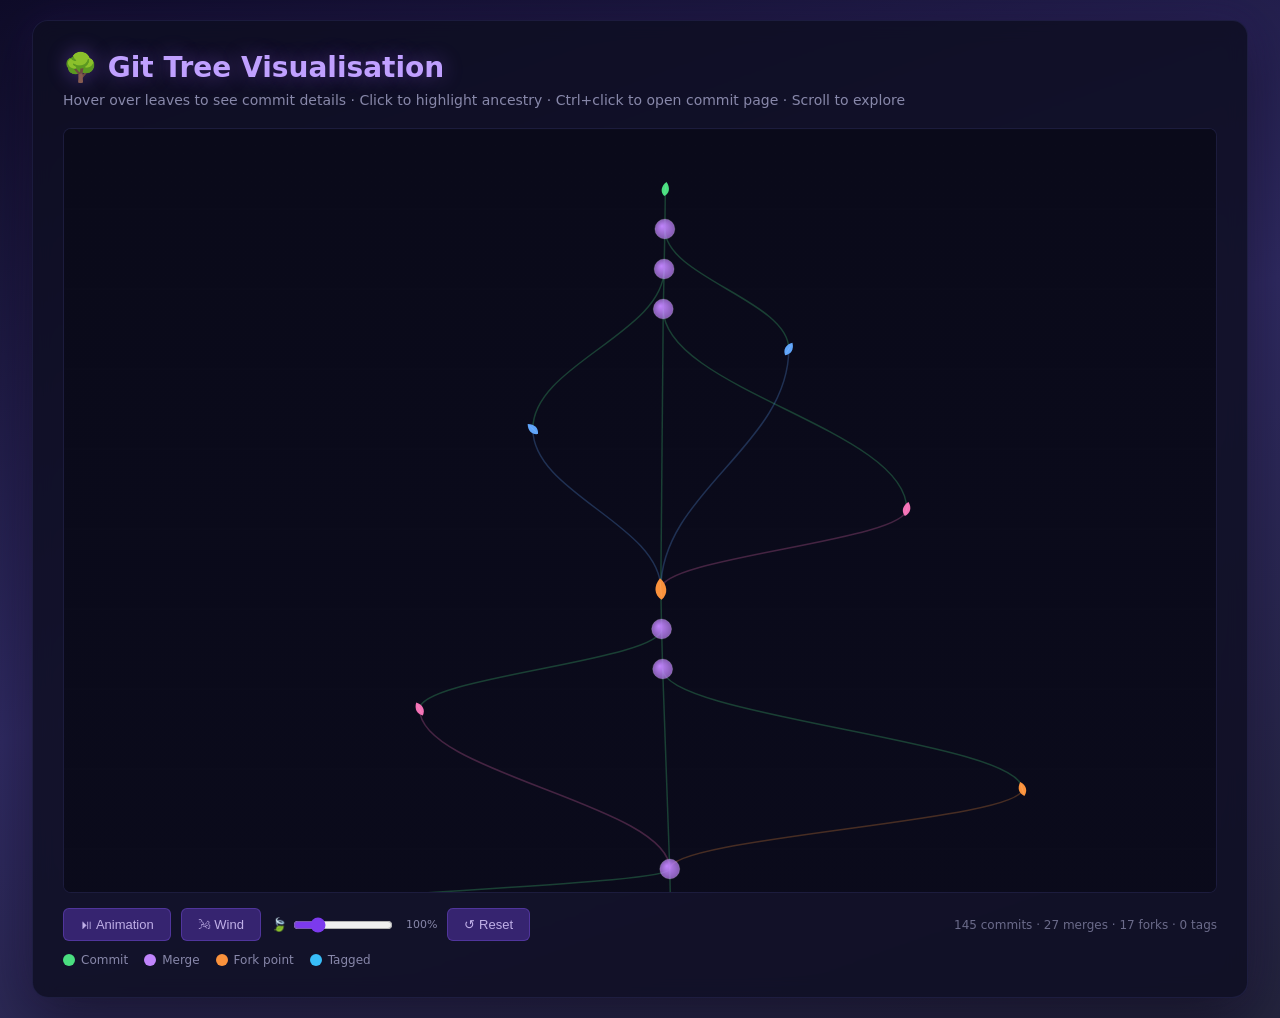
==== commit 0375621c: "deps(deps): bump XAOSTECH/dev-control Bumps [XAOSTECH/dev-control](https://github.com/xaostech/dev-c" ====
--- a/.github/tree-viz/git-tree.html
+++ b/.github/tree-viz/git-tree.html
@@ -179,7 +179,7 @@
         <p class="info">Hover over leaves to see commit details · Click to highlight ancestry · Ctrl+click to open commit page · Scroll to explore</p>
 
         <div class="canvas-viewport" id="viewport">
-            <canvas id="treeCanvas" width="14200" height="10740"></canvas>
+            <canvas id="treeCanvas" width="13960" height="10420"></canvas>
         </div>
 
         <div class="controls">
@@ -214,136 +214,10 @@
     "repository": "NucleiTaxa",
     "current_branch": "main",
     "repo_url": "https://github.com/XAOSTECH/NucleiTaxa",
-    "generated": "2026-05-04T03:35:18Z",
+    "generated": "2026-04-20T03:22:00Z",
     "max_commits": 500
   },
   "commits": [
-    {
-      "sha": "af40962e6a9e6e44453851a19d24b72e5bfe69c3",
-      "short": "af40962",
-      "parents": "7d83b82faa7ccc38039ddff72d6188c4bd603f1f 62e15ee246f64b8602aaeaac5309c9735b6ff94a",
-      "author": "github-actions[bot]",
-      "email": "41898282+github-actions[bot]@users.noreply.github.com",
-      "date": "2026-05-03T16:22:52Z",
-      "timestamp": 1777825372,
-      "subject": "Merge pull request #23 from XAOSTECH/dependabot/github_actions/XAOSTECH/dev-control-379196e542149cc83181d41c9b173bc8eb197db8",
-      "refs": "HEAD -> main, origin/main",
-      "position": {
-        "x": 600,
-        "y": 60,
-        "lane": 0,
-        "radius": 10,
-        "depth": 0,
-        "is_trunk": true,
-        "is_merge": true,
-        "is_fork": false
-      }
-    },
-    {
-      "sha": "62e15ee246f64b8602aaeaac5309c9735b6ff94a",
-      "short": "62e15ee",
-      "parents": "7d83b82faa7ccc38039ddff72d6188c4bd603f1f",
-      "author": "dependabot[bot]",
-      "email": "49699333+dependabot[bot]@users.noreply.github.com",
-      "date": "2026-05-03T16:22:35Z",
-      "timestamp": 1777825355,
-      "subject": "deps(deps): bump XAOSTECH/dev-control",
-      "refs": "",
-      "position": {
-        "x": 720,
-        "y": 100,
-        "lane": 1,
-        "radius": 6,
-        "depth": 1,
-        "is_trunk": false,
-        "is_merge": false,
-        "is_fork": false
-      }
-    },
-    {
-      "sha": "7d83b82faa7ccc38039ddff72d6188c4bd603f1f",
-      "short": "7d83b82",
-      "parents": "8b4ada66db8052ad129b9caed45a054bc9fb64c3",
-      "author": "xaos-bot",
-      "email": "262248812+xaos-bot@users.noreply.github.com",
-      "date": "2026-04-27T03:29:28Z",
-      "timestamp": 1777260568,
-      "subject": "chore: update git tree visualisation",
-      "refs": "",
-      "position": {
-        "x": 600,
-        "y": 180,
-        "lane": 0,
-        "radius": 9,
-        "depth": 2,
-        "is_trunk": true,
-        "is_merge": false,
-        "is_fork": true
-      }
-    },
-    {
-      "sha": "8b4ada66db8052ad129b9caed45a054bc9fb64c3",
-      "short": "8b4ada6",
-      "parents": "06611bc4a2fdcd0a7e358754fea4e74a6614bc07 65a94b5cf323e6d242012950b7185e0549c5fd6d",
-      "author": "github-actions[bot]",
-      "email": "41898282+github-actions[bot]@users.noreply.github.com",
-      "date": "2026-04-26T16:22:46Z",
-      "timestamp": 1777220566,
-      "subject": "Merge pull request #22 from XAOSTECH/dependabot/github_actions/XAOSTECH/dev-control-9f305c1cb523dc7d832e58ac8af47c5ef5dba080",
-      "refs": "",
-      "position": {
-        "x": 600,
-        "y": 220,
-        "lane": 0,
-        "radius": 10,
-        "depth": 3,
-        "is_trunk": true,
-        "is_merge": true,
-        "is_fork": false
-      }
-    },
-    {
-      "sha": "65a94b5cf323e6d242012950b7185e0549c5fd6d",
-      "short": "65a94b5",
-      "parents": "06611bc4a2fdcd0a7e358754fea4e74a6614bc07",
-      "author": "dependabot[bot]",
-      "email": "49699333+dependabot[bot]@users.noreply.github.com",
-      "date": "2026-04-26T16:22:29Z",
-      "timestamp": 1777220549,
-      "subject": "deps(deps): bump XAOSTECH/dev-control",
-      "refs": "",
-      "position": {
-        "x": 480,
-        "y": 260,
-        "lane": -1,
-        "radius": 6,
-        "depth": 4,
-        "is_trunk": false,
-        "is_merge": false,
-        "is_fork": false
-      }
-    },
-    {
-      "sha": "06611bc4a2fdcd0a7e358754fea4e74a6614bc07",
-      "short": "06611bc",
-      "parents": "e55819404cbd61c9c9fb7d485c2bc959acaa6da0",
-      "author": "xaos-bot",
-      "email": "262248812+xaos-bot@users.noreply.github.com",
-      "date": "2026-04-20T03:22:00Z",
-      "timestamp": 1776655320,
-      "subject": "chore: update git tree visualisation",
-      "refs": "",
-      "position": {
-        "x": 600,
-        "y": 340,
-        "lane": 0,
-        "radius": 9,
-        "depth": 5,
-        "is_trunk": true,
-        "is_merge": false,
-        "is_fork": true
-      }
-    },
     {
       "sha": "e55819404cbd61c9c9fb7d485c2bc959acaa6da0",
       "short": "e558194",
@@ -353,13 +227,13 @@
       "date": "2026-04-13T03:21:18Z",
       "timestamp": 1776050478,
       "subject": "chore: update git tree visualisation",
-      "refs": "",
+      "refs": "HEAD -> main, origin/main",
       "position": {
         "x": 600,
-        "y": 380,
+        "y": 60,
         "lane": 0,
         "radius": 6,
-        "depth": 6,
+        "depth": 0,
         "is_trunk": true,
         "is_merge": false,
         "is_fork": false
@@ -377,10 +251,10 @@
       "refs": "",
       "position": {
         "x": 600,
-        "y": 420,
+        "y": 100,
         "lane": 0,
         "radius": 10,
-        "depth": 7,
+        "depth": 1,
         "is_trunk": true,
         "is_merge": true,
         "is_fork": false
@@ -398,10 +272,10 @@
       "refs": "",
       "position": {
         "x": 600,
-        "y": 460,
+        "y": 140,
         "lane": 0,
         "radius": 10,
-        "depth": 8,
+        "depth": 2,
         "is_trunk": true,
         "is_merge": true,
         "is_fork": false
@@ -419,10 +293,10 @@
       "refs": "",
       "position": {
         "x": 600,
-        "y": 500,
+        "y": 180,
         "lane": 0,
         "radius": 10,
-        "depth": 9,
+        "depth": 3,
         "is_trunk": true,
         "is_merge": true,
         "is_fork": false
@@ -439,11 +313,11 @@
       "subject": "deps(deps): bump XAOSTECH/dev-control",
       "refs": "",
       "position": {
-        "x": 840,
-        "y": 540,
-        "lane": 2,
-        "radius": 6,
-        "depth": 10,
+        "x": 720,
+        "y": 220,
+        "lane": 1,
+        "radius": 6,
+        "depth": 4,
         "is_trunk": false,
         "is_merge": false,
         "is_fork": false
@@ -460,11 +334,11 @@
       "subject": "deps(deps): bump actions/github-script from 8 to 9",
       "refs": "",
       "position": {
-        "x": 360,
-        "y": 620,
-        "lane": -2,
-        "radius": 6,
-        "depth": 11,
+        "x": 480,
+        "y": 300,
+        "lane": -1,
+        "radius": 6,
+        "depth": 5,
         "is_trunk": false,
         "is_merge": false,
         "is_fork": false
@@ -481,11 +355,11 @@
       "subject": "deps(deps): bump actions/upload-artifact from 4 to 7",
       "refs": "",
       "position": {
-        "x": 960,
-        "y": 700,
-        "lane": 3,
-        "radius": 6,
-        "depth": 12,
+        "x": 840,
+        "y": 380,
+        "lane": 2,
+        "radius": 6,
+        "depth": 6,
         "is_trunk": false,
         "is_merge": false,
         "is_fork": false
@@ -503,10 +377,10 @@
       "refs": "",
       "position": {
         "x": 600,
-        "y": 780,
+        "y": 460,
         "lane": 0,
         "radius": 9,
-        "depth": 13,
+        "depth": 7,
         "is_trunk": true,
         "is_merge": false,
         "is_fork": true
@@ -524,10 +398,10 @@
       "refs": "",
       "position": {
         "x": 600,
-        "y": 820,
+        "y": 500,
         "lane": 0,
         "radius": 10,
-        "depth": 14,
+        "depth": 8,
         "is_trunk": true,
         "is_merge": true,
         "is_fork": false
@@ -545,10 +419,10 @@
       "refs": "",
       "position": {
         "x": 600,
-        "y": 860,
+        "y": 540,
         "lane": 0,
         "radius": 10,
-        "depth": 15,
+        "depth": 9,
         "is_trunk": true,
         "is_merge": true,
         "is_fork": false
@@ -565,11 +439,11 @@
       "subject": "deps(deps): bump XAOSTECH/dev-control",
       "refs": "",
       "position": {
-        "x": 240,
-        "y": 900,
-        "lane": -3,
-        "radius": 6,
-        "depth": 16,
+        "x": 360,
+        "y": 580,
+        "lane": -2,
+        "radius": 6,
+        "depth": 10,
         "is_trunk": false,
         "is_merge": false,
         "is_fork": false
@@ -586,11 +460,11 @@
       "subject": "deps(deps): bump actions/github-script from 6 to 8",
       "refs": "",
       "position": {
-        "x": 1080,
-        "y": 980,
-        "lane": 4,
-        "radius": 6,
-        "depth": 17,
+        "x": 960,
+        "y": 660,
+        "lane": 3,
+        "radius": 6,
+        "depth": 11,
         "is_trunk": false,
         "is_merge": false,
         "is_fork": false
@@ -608,10 +482,10 @@
       "refs": "",
       "position": {
         "x": 600,
-        "y": 1060,
+        "y": 740,
         "lane": 0,
         "radius": 10,
-        "depth": 18,
+        "depth": 12,
         "is_trunk": true,
         "is_merge": true,
         "is_fork": true
@@ -628,11 +502,11 @@
       "subject": "chore: convert American spellings to British English",
       "refs": "",
       "position": {
-        "x": 120,
-        "y": 1100,
-        "lane": -4,
-        "radius": 6,
-        "depth": 19,
+        "x": 240,
+        "y": 780,
+        "lane": -3,
+        "radius": 6,
+        "depth": 13,
         "is_trunk": false,
         "is_merge": false,
         "is_fork": false
@@ -650,10 +524,10 @@
       "refs": "",
       "position": {
         "x": 600,
-        "y": 1180,
+        "y": 860,
         "lane": 0,
         "radius": 9,
-        "depth": 20,
+        "depth": 14,
         "is_trunk": true,
         "is_merge": false,
         "is_fork": true
@@ -671,10 +545,10 @@
       "refs": "",
       "position": {
         "x": 600,
-        "y": 1220,
+        "y": 900,
         "lane": 0,
         "radius": 10,
-        "depth": 21,
+        "depth": 15,
         "is_trunk": true,
         "is_merge": true,
         "is_fork": false
@@ -691,11 +565,11 @@
       "subject": "deps(deps): bump actions/create-github-app-token from 2 to 3",
       "refs": "",
       "position": {
-        "x": 1200,
-        "y": 1260,
-        "lane": 5,
-        "radius": 6,
-        "depth": 22,
+        "x": 1080,
+        "y": 940,
+        "lane": 4,
+        "radius": 6,
+        "depth": 16,
         "is_trunk": false,
         "is_merge": false,
         "is_fork": false
@@ -713,10 +587,10 @@
       "refs": "",
       "position": {
         "x": 600,
-        "y": 1340,
+        "y": 1020,
         "lane": 0,
         "radius": 9,
-        "depth": 23,
+        "depth": 17,
         "is_trunk": true,
         "is_merge": false,
         "is_fork": true
@@ -734,10 +608,10 @@
       "refs": "",
       "position": {
         "x": 600,
-        "y": 1380,
+        "y": 1060,
         "lane": 0,
         "radius": 6,
-        "depth": 24,
+        "depth": 18,
         "is_trunk": true,
         "is_merge": false,
         "is_fork": false
@@ -755,10 +629,10 @@
       "refs": "",
       "position": {
         "x": 600,
-        "y": 1420,
+        "y": 1100,
         "lane": 0,
         "radius": 10,
-        "depth": 25,
+        "depth": 19,
         "is_trunk": true,
         "is_merge": true,
         "is_fork": false
@@ -775,11 +649,11 @@
       "subject": "deps(deps): bump actions/upload-artifact from 4 to 7",
       "refs": "",
       "position": {
-        "x": 0,
-        "y": 1460,
-        "lane": -5,
-        "radius": 6,
-        "depth": 26,
+        "x": 120,
+        "y": 1140,
+        "lane": -4,
+        "radius": 6,
+        "depth": 20,
         "is_trunk": false,
         "is_merge": false,
         "is_fork": false
@@ -797,10 +671,10 @@
       "refs": "",
       "position": {
         "x": 600,
-        "y": 1540,
+        "y": 1220,
         "lane": 0,
         "radius": 10,
-        "depth": 27,
+        "depth": 21,
         "is_trunk": true,
         "is_merge": true,
         "is_fork": false
@@ -817,11 +691,11 @@
       "subject": "deps(deps): bump actions/create-github-app-token from 2 to 3",
       "refs": "",
       "position": {
-        "x": 1320,
-        "y": 1580,
-        "lane": 6,
-        "radius": 6,
-        "depth": 28,
+        "x": 1200,
+        "y": 1260,
+        "lane": 5,
+        "radius": 6,
+        "depth": 22,
         "is_trunk": false,
         "is_merge": false,
         "is_fork": false
@@ -839,10 +713,10 @@
       "refs": "",
       "position": {
         "x": 600,
-        "y": 1660,
+        "y": 1340,
         "lane": 0,
         "radius": 9,
-        "depth": 29,
+        "depth": 23,
         "is_trunk": true,
         "is_merge": false,
         "is_fork": true
@@ -860,10 +734,10 @@
       "refs": "",
       "position": {
         "x": 600,
-        "y": 1700,
+        "y": 1380,
         "lane": 0,
         "radius": 6,
-        "depth": 30,
+        "depth": 24,
         "is_trunk": true,
         "is_merge": false,
         "is_fork": false
@@ -881,10 +755,10 @@
       "refs": "",
       "position": {
         "x": 600,
-        "y": 1740,
+        "y": 1420,
         "lane": 0,
         "radius": 6,
-        "depth": 31,
+        "depth": 25,
         "is_trunk": true,
         "is_merge": false,
         "is_fork": false
@@ -902,10 +776,10 @@
       "refs": "",
       "position": {
         "x": 600,
-        "y": 1780,
+        "y": 1460,
         "lane": 0,
         "radius": 6,
-        "depth": 32,
+        "depth": 26,
         "is_trunk": true,
         "is_merge": false,
         "is_fork": false
@@ -923,10 +797,10 @@
       "refs": "",
       "position": {
         "x": 600,
-        "y": 1820,
+        "y": 1500,
         "lane": 0,
         "radius": 10,
-        "depth": 33,
+        "depth": 27,
         "is_trunk": true,
         "is_merge": true,
         "is_fork": false
@@ -943,11 +817,11 @@
       "subject": "Merge pull request #9 from xaoscience/short-term-vsearch-cuda",
       "refs": "origin/Main.bak",
       "position": {
-        "x": -120,
-        "y": 1860,
-        "lane": -6,
+        "x": 0,
+        "y": 1540,
+        "lane": -5,
         "radius": 10,
-        "depth": 34,
+        "depth": 28,
         "is_trunk": false,
         "is_merge": true,
         "is_fork": false
@@ -964,11 +838,11 @@
       "subject": "docs: Add Phase 1 GPU implementation guide and validation checklist",
       "refs": "",
       "position": {
-        "x": 1440,
-        "y": 1940,
-        "lane": 7,
-        "radius": 6,
-        "depth": 35,
+        "x": 1320,
+        "y": 1620,
+        "lane": 6,
+        "radius": 6,
+        "depth": 29,
         "is_trunk": false,
         "is_merge": false,
         "is_fork": false
@@ -985,11 +859,11 @@
       "subject": "docs: Add Phase 1 GPU implementation guide and validation checklist",
       "refs": "",
       "position": {
-        "x": -240,
-        "y": 2020,
-        "lane": -7,
-        "radius": 6,
-        "depth": 36,
+        "x": -120,
+        "y": 1700,
+        "lane": -6,
+        "radius": 6,
+        "depth": 30,
         "is_trunk": false,
         "is_merge": false,
         "is_fork": false
@@ -1006,11 +880,11 @@
       "subject": "feat: Add comprehensive CPU vs GPU benchmark test suite",
       "refs": "",
       "position": {
-        "x": 1560,
-        "y": 2100,
-        "lane": 8,
-        "radius": 6,
-        "depth": 37,
+        "x": 1440,
+        "y": 1780,
+        "lane": 7,
+        "radius": 6,
+        "depth": 31,
         "is_trunk": false,
         "is_merge": false,
         "is_fork": false
@@ -1027,11 +901,11 @@
       "subject": "feat: Add comprehensive CPU vs GPU benchmark test suite",
       "refs": "",
       "position": {
-        "x": -360,
-        "y": 2180,
-        "lane": -8,
-        "radius": 6,
-        "depth": 38,
+        "x": -240,
+        "y": 1860,
+        "lane": -7,
+        "radius": 6,
+        "depth": 32,
         "is_trunk": false,
         "is_merge": false,
         "is_fork": false
@@ -1048,11 +922,11 @@
       "subject": "feat: Add CUDA GPU acceleration support to chimera detection stage",
       "refs": "",
       "position": {
-        "x": 1680,
-        "y": 2260,
-        "lane": 9,
-        "radius": 6,
-        "depth": 39,
+        "x": 1560,
+        "y": 1940,
+        "lane": 8,
+        "radius": 6,
+        "depth": 33,
         "is_trunk": false,
         "is_merge": false,
         "is_fork": false
@@ -1069,11 +943,11 @@
       "subject": "feat: Add CUDA GPU acceleration support to chimera detection stage",
       "refs": "",
       "position": {
-        "x": -480,
-        "y": 2340,
-        "lane": -9,
-        "radius": 6,
-        "depth": 40,
+        "x": -360,
+        "y": 2020,
+        "lane": -8,
+        "radius": 6,
+        "depth": 34,
         "is_trunk": false,
         "is_merge": false,
         "is_fork": false
@@ -1090,11 +964,11 @@
       "subject": "feat: Update CLI orchestrator with CUDA flag support and enhanced logging",
       "refs": "",
       "position": {
-        "x": 1800,
-        "y": 2420,
-        "lane": 10,
-        "radius": 6,
-        "depth": 41,
+        "x": 1680,
+        "y": 2100,
+        "lane": 9,
+        "radius": 6,
+        "depth": 35,
         "is_trunk": false,
         "is_merge": false,
         "is_fork": false
@@ -1111,11 +985,11 @@
       "subject": "feat: Update CLI orchestrator with CUDA flag support and enhanced logging",
       "refs": "",
       "position": {
-        "x": -600,
-        "y": 2500,
-        "lane": -10,
-        "radius": 6,
-        "depth": 42,
+        "x": -480,
+        "y": 2180,
+        "lane": -9,
+        "radius": 6,
+        "depth": 36,
         "is_trunk": false,
         "is_merge": false,
         "is_fork": false
@@ -1133,10 +1007,10 @@
       "refs": "",
       "position": {
         "x": 600,
-        "y": 2580,
+        "y": 2260,
         "lane": 0,
         "radius": 10,
-        "depth": 43,
+        "depth": 37,
         "is_trunk": true,
         "is_merge": true,
         "is_fork": true
@@ -1153,11 +1027,11 @@
       "subject": "Merge pull request #8 from xaoscience/cuda-expansion",
       "refs": "",
       "position": {
-        "x": 1920,
-        "y": 2620,
-        "lane": 11,
+        "x": 1800,
+        "y": 2300,
+        "lane": 10,
         "radius": 10,
-        "depth": 44,
+        "depth": 38,
         "is_trunk": false,
         "is_merge": true,
         "is_fork": true
@@ -1174,11 +1048,11 @@
       "subject": "docs: Update README with CUDA acceleration options and GPU performance",
       "refs": "",
       "position": {
-        "x": -720,
-        "y": 2700,
-        "lane": -11,
-        "radius": 6,
-        "depth": 45,
+        "x": -600,
+        "y": 2380,
+        "lane": -10,
+        "radius": 6,
+        "depth": 39,
         "is_trunk": false,
         "is_merge": false,
         "is_fork": false
@@ -1195,11 +1069,11 @@
       "subject": "docs: Update README with CUDA acceleration options and GPU performance",
       "refs": "",
       "position": {
-        "x": 2040,
-        "y": 2780,
-        "lane": 12,
-        "radius": 6,
-        "depth": 46,
+        "x": 1920,
+        "y": 2460,
+        "lane": 11,
+        "radius": 6,
+        "depth": 40,
         "is_trunk": false,
         "is_merge": false,
         "is_fork": false
@@ -1216,11 +1090,11 @@
       "subject": "feat: Add Dockerfile.cuda for GPU-accelerated amplicon analysis",
       "refs": "",
       "position": {
-        "x": -840,
-        "y": 2860,
-        "lane": -12,
-        "radius": 6,
-        "depth": 47,
+        "x": -720,
+        "y": 2540,
+        "lane": -11,
+        "radius": 6,
+        "depth": 41,
         "is_trunk": false,
         "is_merge": false,
         "is_fork": false
@@ -1237,11 +1111,11 @@
       "subject": "feat: Add Dockerfile.cuda for GPU-accelerated amplicon analysis",
       "refs": "",
       "position": {
-        "x": 2160,
-        "y": 2940,
-        "lane": 13,
-        "radius": 6,
-        "depth": 48,
+        "x": 2040,
+        "y": 2620,
+        "lane": 12,
+        "radius": 6,
+        "depth": 42,
         "is_trunk": false,
         "is_merge": false,
         "is_fork": false
@@ -1258,11 +1132,11 @@
       "subject": "docs: Add CUDA acceleration guide for GPU-enabled amplicon analysis",
       "refs": "",
       "position": {
-        "x": -960,
-        "y": 3020,
-        "lane": -13,
-        "radius": 6,
-        "depth": 49,
+        "x": -840,
+        "y": 2700,
+        "lane": -12,
+        "radius": 6,
+        "depth": 43,
         "is_trunk": false,
         "is_merge": false,
         "is_fork": false
@@ -1279,11 +1153,11 @@
       "subject": "docs: Add CUDA acceleration guide for GPU-enabled amplicon analysis",
       "refs": "",
       "position": {
-        "x": 2280,
-        "y": 3100,
-        "lane": 14,
-        "radius": 6,
-        "depth": 50,
+        "x": 2160,
+        "y": 2780,
+        "lane": 13,
+        "radius": 6,
+        "depth": 44,
         "is_trunk": false,
         "is_merge": false,
         "is_fork": false
@@ -1301,10 +1175,10 @@
       "refs": "",
       "position": {
         "x": 600,
-        "y": 3180,
+        "y": 2860,
         "lane": 0,
         "radius": 9,
-        "depth": 51,
+        "depth": 45,
         "is_trunk": true,
         "is_merge": false,
         "is_fork": true
@@ -1321,11 +1195,11 @@
       "subject": "adapt container",
       "refs": "",
       "position": {
-        "x": -1080,
-        "y": 3220,
-        "lane": -14,
+        "x": -960,
+        "y": 2900,
+        "lane": -13,
         "radius": 9,
-        "depth": 52,
+        "depth": 46,
         "is_trunk": false,
         "is_merge": false,
         "is_fork": true
@@ -1343,10 +1217,10 @@
       "refs": "",
       "position": {
         "x": 600,
-        "y": 3300,
+        "y": 2980,
         "lane": 0,
         "radius": 6,
-        "depth": 53,
+        "depth": 47,
         "is_trunk": true,
         "is_merge": false,
         "is_fork": false
@@ -1363,11 +1237,11 @@
       "subject": "chore: Update status badge to experimental and license to GPL3",
       "refs": "",
       "position": {
-        "x": 2400,
-        "y": 3340,
-        "lane": 15,
-        "radius": 6,
-        "depth": 54,
+        "x": 2280,
+        "y": 3020,
+        "lane": 14,
+        "radius": 6,
+        "depth": 48,
         "is_trunk": false,
         "is_merge": false,
         "is_fork": false
@@ -1385,10 +1259,10 @@
       "refs": "",
       "position": {
         "x": 600,
-        "y": 3420,
+        "y": 3100,
         "lane": 0,
         "radius": 6,
-        "depth": 55,
+        "depth": 49,
         "is_trunk": true,
         "is_merge": false,
         "is_fork": false
@@ -1405,11 +1279,11 @@
       "subject": "cleanup: Remove all legacy documentation and example data",
       "refs": "",
       "position": {
-        "x": -1200,
-        "y": 3460,
-        "lane": -15,
-        "radius": 6,
-        "depth": 56,
+        "x": -1080,
+        "y": 3140,
+        "lane": -14,
+        "radius": 6,
+        "depth": 50,
         "is_trunk": false,
         "is_merge": false,
         "is_fork": false
@@ -1427,10 +1301,10 @@
       "refs": "",
       "position": {
         "x": 600,
-        "y": 3540,
+        "y": 3220,
         "lane": 0,
         "radius": 6,
-        "depth": 57,
+        "depth": 51,
         "is_trunk": true,
         "is_merge": false,
         "is_fork": false
@@ -1447,11 +1321,11 @@
       "subject": "manual cleanup",
       "refs": "",
       "position": {
-        "x": 2520,
-        "y": 3580,
-        "lane": 16,
-        "radius": 6,
-        "depth": 58,
+        "x": 2400,
+        "y": 3260,
+        "lane": 15,
+        "radius": 6,
+        "depth": 52,
         "is_trunk": false,
         "is_merge": false,
         "is_fork": false
@@ -1469,10 +1343,10 @@
       "refs": "",
       "position": {
         "x": 600,
-        "y": 3660,
+        "y": 3340,
         "lane": 0,
         "radius": 10,
-        "depth": 59,
+        "depth": 53,
         "is_trunk": true,
         "is_merge": true,
         "is_fork": false
@@ -1489,11 +1363,11 @@
       "subject": "Merge pull request #7 from xaoscience/cleanup-refactor",
       "refs": "",
       "position": {
-        "x": -1320,
-        "y": 3700,
-        "lane": -16,
+        "x": -1200,
+        "y": 3380,
+        "lane": -15,
         "radius": 10,
-        "depth": 60,
+        "depth": 54,
         "is_trunk": false,
         "is_merge": true,
         "is_fork": false
@@ -1510,11 +1384,11 @@
       "subject": "cleanup: Remove legacy Python/R code and old infrastructure",
       "refs": "",
       "position": {
-        "x": 2640,
-        "y": 3780,
-        "lane": 17,
-        "radius": 6,
-        "depth": 61,
+        "x": 2520,
+        "y": 3460,
+        "lane": 16,
+        "radius": 6,
+        "depth": 55,
         "is_trunk": false,
         "is_merge": false,
         "is_fork": false
@@ -1531,11 +1405,11 @@
       "subject": "cleanup: Remove legacy Python/R code and old infrastructure",
       "refs": "",
       "position": {
-        "x": -1440,
-        "y": 3860,
-        "lane": -17,
-        "radius": 6,
-        "depth": 62,
+        "x": -1320,
+        "y": 3540,
+        "lane": -16,
+        "radius": 6,
+        "depth": 56,
         "is_trunk": false,
         "is_merge": false,
         "is_fork": false
@@ -1552,11 +1426,11 @@
       "subject": "cleanup: Remove legacy Python infrastructure",
       "refs": "",
       "position": {
-        "x": 2760,
-        "y": 3940,
-        "lane": 18,
-        "radius": 6,
-        "depth": 63,
+        "x": 2640,
+        "y": 3620,
+        "lane": 17,
+        "radius": 6,
+        "depth": 57,
         "is_trunk": false,
         "is_merge": false,
         "is_fork": false
@@ -1573,11 +1447,11 @@
       "subject": "cleanup: Remove legacy Python infrastructure",
       "refs": "",
       "position": {
-        "x": -1560,
-        "y": 4020,
-        "lane": -18,
-        "radius": 6,
-        "depth": 64,
+        "x": -1440,
+        "y": 3700,
+        "lane": -17,
+        "radius": 6,
+        "depth": 58,
         "is_trunk": false,
         "is_merge": false,
         "is_fork": false
@@ -1594,11 +1468,11 @@
       "subject": "cleanup: Remove redundant documentation",
       "refs": "",
       "position": {
-        "x": 2880,
-        "y": 4100,
-        "lane": 19,
-        "radius": 6,
-        "depth": 65,
+        "x": 2760,
+        "y": 3780,
+        "lane": 18,
+        "radius": 6,
+        "depth": 59,
         "is_trunk": false,
         "is_merge": false,
         "is_fork": false
@@ -1615,11 +1489,11 @@
       "subject": "cleanup: Remove redundant documentation",
       "refs": "",
       "position": {
-        "x": -1680,
-        "y": 4180,
-        "lane": -19,
-        "radius": 6,
-        "depth": 66,
+        "x": -1560,
+        "y": 3860,
+        "lane": -18,
+        "radius": 6,
+        "depth": 60,
         "is_trunk": false,
         "is_merge": false,
         "is_fork": false
@@ -1636,11 +1510,11 @@
       "subject": "refactor: Reorganize project structure and consolidate documentation",
       "refs": "",
       "position": {
-        "x": 3000,
-        "y": 4260,
-        "lane": 20,
-        "radius": 6,
-        "depth": 67,
+        "x": 2880,
+        "y": 3940,
+        "lane": 19,
+        "radius": 6,
+        "depth": 61,
         "is_trunk": false,
         "is_merge": false,
         "is_fork": false
@@ -1657,11 +1531,11 @@
       "subject": "refactor: Reorganize project structure and consolidate documentation",
       "refs": "",
       "position": {
-        "x": -1800,
-        "y": 4340,
-        "lane": -20,
-        "radius": 6,
-        "depth": 68,
+        "x": -1680,
+        "y": 4020,
+        "lane": -19,
+        "radius": 6,
+        "depth": 62,
         "is_trunk": false,
         "is_merge": false,
         "is_fork": false
@@ -1679,10 +1553,10 @@
       "refs": "",
       "position": {
         "x": 600,
-        "y": 4420,
+        "y": 4100,
         "lane": 0,
         "radius": 10,
-        "depth": 69,
+        "depth": 63,
         "is_trunk": true,
         "is_merge": true,
         "is_fork": true
@@ -1699,11 +1573,11 @@
       "subject": "Merge pull request #6 from xaoscience/bash-refactor",
       "refs": "",
       "position": {
-        "x": 3120,
-        "y": 4460,
-        "lane": 21,
+        "x": 3000,
+        "y": 4140,
+        "lane": 20,
         "radius": 10,
-        "depth": 70,
+        "depth": 64,
         "is_trunk": false,
         "is_merge": true,
         "is_fork": true
@@ -1720,11 +1594,11 @@
       "subject": "Bash-Refactor: System architecture documentation",
       "refs": "",
       "position": {
-        "x": -1920,
-        "y": 4540,
-        "lane": -21,
-        "radius": 6,
-        "depth": 71,
+        "x": -1800,
+        "y": 4220,
+        "lane": -20,
+        "radius": 6,
+        "depth": 65,
         "is_trunk": false,
         "is_merge": false,
         "is_fork": false
@@ -1741,11 +1615,11 @@
       "subject": "Bash-Refactor: System architecture documentation",
       "refs": "",
       "position": {
-        "x": 3240,
-        "y": 4620,
-        "lane": 22,
-        "radius": 6,
-        "depth": 72,
+        "x": 3120,
+        "y": 4300,
+        "lane": 21,
+        "radius": 6,
+        "depth": 66,
         "is_trunk": false,
         "is_merge": false,
         "is_fork": false
@@ -1762,11 +1636,11 @@
       "subject": "Bash-Refactor: Implementation summary & delivery report",
       "refs": "",
       "position": {
-        "x": -2040,
-        "y": 4700,
-        "lane": -22,
-        "radius": 6,
-        "depth": 73,
+        "x": -1920,
+        "y": 4380,
+        "lane": -21,
+        "radius": 6,
+        "depth": 67,
         "is_trunk": false,
         "is_merge": false,
         "is_fork": false
@@ -1783,11 +1657,11 @@
       "subject": "Bash-Refactor: Implementation summary & delivery report",
       "refs": "",
       "position": {
-        "x": 3360,
-        "y": 4780,
-        "lane": 23,
-        "radius": 6,
-        "depth": 74,
+        "x": 3240,
+        "y": 4460,
+        "lane": 22,
+        "radius": 6,
+        "depth": 68,
         "is_trunk": false,
         "is_merge": false,
         "is_fork": false
@@ -1804,11 +1678,11 @@
       "subject": "Bash-Refactor: Quick reference guide with copy-paste recipes",
       "refs": "",
       "position": {
-        "x": -2160,
-        "y": 4860,
-        "lane": -23,
-        "radius": 6,
-        "depth": 75,
+        "x": -2040,
+        "y": 4540,
+        "lane": -22,
+        "radius": 6,
+        "depth": 69,
         "is_trunk": false,
         "is_merge": false,
         "is_fork": false
@@ -1825,11 +1699,11 @@
       "subject": "Bash-Refactor: Quick reference guide with copy-paste recipes",
       "refs": "",
       "position": {
-        "x": 3480,
-        "y": 4940,
-        "lane": 24,
-        "radius": 6,
-        "depth": 76,
+        "x": 3360,
+        "y": 4620,
+        "lane": 23,
+        "radius": 6,
+        "depth": 70,
         "is_trunk": false,
         "is_merge": false,
         "is_fork": false
@@ -1846,11 +1720,11 @@
       "subject": "Bash-Refactor: Complete documentation with execution guide",
       "refs": "",
       "position": {
-        "x": -2280,
-        "y": 5020,
-        "lane": -24,
-        "radius": 6,
-        "depth": 77,
+        "x": -2160,
+        "y": 4700,
+        "lane": -23,
+        "radius": 6,
+        "depth": 71,
         "is_trunk": false,
         "is_merge": false,
         "is_fork": false
@@ -1867,11 +1741,11 @@
       "subject": "Bash-Refactor: Complete documentation with execution guide",
       "refs": "",
       "position": {
-        "x": 3600,
-        "y": 5100,
-        "lane": 25,
-        "radius": 6,
-        "depth": 78,
+        "x": 3480,
+        "y": 4780,
+        "lane": 24,
+        "radius": 6,
+        "depth": 72,
         "is_trunk": false,
         "is_merge": false,
         "is_fork": false
@@ -1888,11 +1762,11 @@
       "subject": "Bash-Refactor: Test suite for pipeline validation",
       "refs": "",
       "position": {
-        "x": -2400,
-        "y": 5180,
-        "lane": -25,
-        "radius": 6,
-        "depth": 79,
+        "x": -2280,
+        "y": 4860,
+        "lane": -24,
+        "radius": 6,
+        "depth": 73,
         "is_trunk": false,
         "is_merge": false,
         "is_fork": false
@@ -1909,11 +1783,11 @@
       "subject": "Bash-Refactor: Test suite for pipeline validation",
       "refs": "",
       "position": {
-        "x": 3720,
-        "y": 5260,
-        "lane": 26,
-        "radius": 6,
-        "depth": 80,
+        "x": 3600,
+        "y": 4940,
+        "lane": 25,
+        "radius": 6,
+        "depth": 74,
         "is_trunk": false,
         "is_merge": false,
         "is_fork": false
@@ -1930,11 +1804,11 @@
       "subject": "Bash-Refactor: Pipeline Stage 06 - Krona visualization (final stage)",
       "refs": "",
       "position": {
-        "x": -2520,
-        "y": 5340,
-        "lane": -26,
-        "radius": 6,
-        "depth": 81,
+        "x": -2400,
+        "y": 5020,
+        "lane": -25,
+        "radius": 6,
+        "depth": 75,
         "is_trunk": false,
         "is_merge": false,
         "is_fork": false
@@ -1951,11 +1825,11 @@
       "subject": "Bash-Refactor: Pipeline Stage 06 - Krona visualization (final stage)",
       "refs": "",
       "position": {
-        "x": 3840,
-        "y": 5420,
-        "lane": 27,
-        "radius": 6,
-        "depth": 82,
+        "x": 3720,
+        "y": 5100,
+        "lane": 26,
+        "radius": 6,
+        "depth": 76,
         "is_trunk": false,
         "is_merge": false,
         "is_fork": false
@@ -1972,11 +1846,11 @@
       "subject": "Bash-Refactor: Pipeline Stage 05 - FastTree phylogenetic inference",
       "refs": "",
       "position": {
-        "x": -2640,
-        "y": 5500,
-        "lane": -27,
-        "radius": 6,
-        "depth": 83,
+        "x": -2520,
+        "y": 5180,
+        "lane": -26,
+        "radius": 6,
+        "depth": 77,
         "is_trunk": false,
         "is_merge": false,
         "is_fork": false
@@ -1993,11 +1867,11 @@
       "subject": "Bash-Refactor: Pipeline Stage 05 - FastTree phylogenetic inference",
       "refs": "",
       "position": {
-        "x": 3960,
-        "y": 5580,
-        "lane": 28,
-        "radius": 6,
-        "depth": 84,
+        "x": 3840,
+        "y": 5260,
+        "lane": 27,
+        "radius": 6,
+        "depth": 78,
         "is_trunk": false,
         "is_merge": false,
         "is_fork": false
@@ -2014,11 +1888,11 @@
       "subject": "Bash-Refactor: Pipeline Stage 04 - RDP Classifier taxonomy",
       "refs": "",
       "position": {
-        "x": -2760,
-        "y": 5660,
-        "lane": -28,
-        "radius": 6,
-        "depth": 85,
+        "x": -2640,
+        "y": 5340,
+        "lane": -27,
+        "radius": 6,
+        "depth": 79,
         "is_trunk": false,
         "is_merge": false,
         "is_fork": false
@@ -2035,11 +1909,11 @@
       "subject": "Bash-Refactor: Pipeline Stage 04 - RDP Classifier taxonomy",
       "refs": "",
       "position": {
-        "x": 4080,
-        "y": 5740,
-        "lane": 29,
-        "radius": 6,
-        "depth": 86,
+        "x": 3960,
+        "y": 5420,
+        "lane": 28,
+        "radius": 6,
+        "depth": 80,
         "is_trunk": false,
         "is_merge": false,
         "is_fork": false
@@ -2056,11 +1930,11 @@
       "subject": "Bash-Refactor: Pipeline Stage 03 - Chimera detection (VSEARCH UCHIME)",
       "refs": "",
       "position": {
-        "x": -2880,
-        "y": 5820,
-        "lane": -29,
-        "radius": 6,
-        "depth": 87,
+        "x": -2760,
+        "y": 5500,
+        "lane": -28,
+        "radius": 6,
+        "depth": 81,
         "is_trunk": false,
         "is_merge": false,
         "is_fork": false
@@ -2077,11 +1951,11 @@
       "subject": "Bash-Refactor: Pipeline Stage 03 - Chimera detection (VSEARCH UCHIME)",
       "refs": "",
       "position": {
-        "x": 4200,
-        "y": 5900,
-        "lane": 30,
-        "radius": 6,
-        "depth": 88,
+        "x": 4080,
+        "y": 5580,
+        "lane": 29,
+        "radius": 6,
+        "depth": 82,
         "is_trunk": false,
         "is_merge": false,
         "is_fork": false
@@ -2098,11 +1972,11 @@
       "subject": "Bash-Refactor: Pipeline Stage 02 - DADA2 denoising",
       "refs": "",
       "position": {
-        "x": -3000,
-        "y": 5980,
-        "lane": -30,
-        "radius": 6,
-        "depth": 89,
+        "x": -2880,
+        "y": 5660,
+        "lane": -29,
+        "radius": 6,
+        "depth": 83,
         "is_trunk": false,
         "is_merge": false,
         "is_fork": false
@@ -2119,11 +1993,11 @@
       "subject": "Bash-Refactor: Pipeline Stage 02 - DADA2 denoising",
       "refs": "",
       "position": {
-        "x": 4320,
-        "y": 6060,
-        "lane": 31,
-        "radius": 6,
-        "depth": 90,
+        "x": 4200,
+        "y": 5740,
+        "lane": 30,
+        "radius": 6,
+        "depth": 84,
         "is_trunk": false,
         "is_merge": false,
         "is_fork": false
@@ -2140,11 +2014,11 @@
       "subject": "Bash-Refactor: Pipeline Stage 01 - Preprocess (QC, trim, filter)",
       "refs": "",
       "position": {
-        "x": -3120,
-        "y": 6140,
-        "lane": -31,
-        "radius": 6,
-        "depth": 91,
+        "x": -3000,
+        "y": 5820,
+        "lane": -30,
+        "radius": 6,
+        "depth": 85,
         "is_trunk": false,
         "is_merge": false,
         "is_fork": false
@@ -2161,11 +2035,11 @@
       "subject": "Bash-Refactor: Pipeline Stage 01 - Preprocess (QC, trim, filter)",
       "refs": "",
       "position": {
-        "x": 4440,
-        "y": 6220,
-        "lane": 32,
-        "radius": 6,
-        "depth": 92,
+        "x": 4320,
+        "y": 5900,
+        "lane": 31,
+        "radius": 6,
+        "depth": 86,
         "is_trunk": false,
         "is_merge": false,
         "is_fork": false
@@ -2182,11 +2056,11 @@
       "subject": "Bash-Refactor: Dashboard JavaScript (real-time updates)",
       "refs": "",
       "position": {
-        "x": -3240,
-        "y": 6300,
-        "lane": -32,
-        "radius": 6,
-        "depth": 93,
+        "x": -3120,
+        "y": 5980,
+        "lane": -31,
+        "radius": 6,
+        "depth": 87,
         "is_trunk": false,
         "is_merge": false,
         "is_fork": false
@@ -2203,11 +2077,11 @@
       "subject": "Bash-Refactor: Dashboard JavaScript (real-time updates)",
       "refs": "",
       "position": {
-        "x": 4560,
-        "y": 6380,
-        "lane": 33,
-        "radius": 6,
-        "depth": 94,
+        "x": 4440,
+        "y": 6060,
+        "lane": 32,
+        "radius": 6,
+        "depth": 88,
         "is_trunk": false,
         "is_merge": false,
         "is_fork": false
@@ -2224,11 +2098,11 @@
       "subject": "Bash-Refactor: Dashboard CSS styling",
       "refs": "",
       "position": {
-        "x": -3360,
-        "y": 6460,
-        "lane": -33,
-        "radius": 6,
-        "depth": 95,
+        "x": -3240,
+        "y": 6140,
+        "lane": -32,
+        "radius": 6,
+        "depth": 89,
         "is_trunk": false,
         "is_merge": false,
         "is_fork": false
@@ -2245,11 +2119,11 @@
       "subject": "Bash-Refactor: Dashboard CSS styling",
       "refs": "",
       "position": {
-        "x": 4680,
-        "y": 6540,
-        "lane": 34,
-        "radius": 6,
-        "depth": 96,
+        "x": 4560,
+        "y": 6220,
+        "lane": 33,
+        "radius": 6,
+        "depth": 90,
         "is_trunk": false,
         "is_merge": false,
         "is_fork": false
@@ -2266,11 +2140,11 @@
       "subject": "Bash-Refactor: Web dashboard (HTML + D3/Plotly)",
       "refs": "",
       "position": {
-        "x": -3480,
-        "y": 6620,
-        "lane": -34,
-        "radius": 6,
-        "depth": 97,
+        "x": -3360,
+        "y": 6300,
+        "lane": -33,
+        "radius": 6,
+        "depth": 91,
         "is_trunk": false,
         "is_merge": false,
         "is_fork": false
@@ -2287,11 +2161,11 @@
       "subject": "Bash-Refactor: Web dashboard (HTML + D3/Plotly)",
       "refs": "",
       "position": {
-        "x": 4800,
-        "y": 6700,
-        "lane": 35,
-        "radius": 6,
-        "depth": 98,
+        "x": 4680,
+        "y": 6380,
+        "lane": 34,
+        "radius": 6,
+        "depth": 92,
         "is_trunk": false,
         "is_merge": false,
         "is_fork": false
@@ -2308,11 +2182,11 @@
       "subject": "Bash-Refactor: C++ analytics server (WebSocket, live metrics)",
       "refs": "",
       "position": {
-        "x": -3600,
-        "y": 6780,
-        "lane": -35,
-        "radius": 6,
-        "depth": 99,
+        "x": -3480,
+        "y": 6460,
+        "lane": -34,
+        "radius": 6,
+        "depth": 93,
         "is_trunk": false,
         "is_merge": false,
         "is_fork": false
@@ -2329,11 +2203,11 @@
       "subject": "Bash-Refactor: C++ analytics server (WebSocket, live metrics)",
       "refs": "",
       "position": {
-        "x": 4920,
-        "y": 6860,
-        "lane": 36,
-        "radius": 6,
-        "depth": 100,
+        "x": 4800,
+        "y": 6540,
+        "lane": 35,
+        "radius": 6,
+        "depth": 94,
         "is_trunk": false,
         "is_merge": false,
         "is_fork": false
@@ -2350,11 +2224,11 @@
       "subject": "Bash-Refactor: Main orchestrator CLI",
       "refs": "",
       "position": {
-        "x": -3720,
-        "y": 6940,
-        "lane": -36,
-        "radius": 6,
-        "depth": 101,
+        "x": -3600,
+        "y": 6620,
+        "lane": -35,
+        "radius": 6,
+        "depth": 95,
         "is_trunk": false,
         "is_merge": false,
         "is_fork": false
@@ -2371,11 +2245,11 @@
       "subject": "Bash-Refactor: Main orchestrator CLI",
       "refs": "",
       "position": {
-        "x": 5040,
-        "y": 7020,
-        "lane": 37,
-        "radius": 6,
-        "depth": 102,
+        "x": 4920,
+        "y": 6700,
+        "lane": 36,
+        "radius": 6,
+        "depth": 96,
         "is_trunk": false,
         "is_merge": false,
         "is_fork": false
@@ -2392,11 +2266,11 @@
       "subject": "Bash-Refactor: Bleeding-edge native bioinformatics pipeline (2025)",
       "refs": "",
       "position": {
-        "x": -3840,
-        "y": 7100,
-        "lane": -37,
-        "radius": 6,
-        "depth": 103,
+        "x": -3720,
+        "y": 6780,
+        "lane": -36,
+        "radius": 6,
+        "depth": 97,
         "is_trunk": false,
         "is_merge": false,
         "is_fork": false
@@ -2413,11 +2287,11 @@
       "subject": "Bash-Refactor: Bleeding-edge native bioinformatics pipeline (2025)",
       "refs": "",
       "position": {
-        "x": 5160,
-        "y": 7180,
-        "lane": 38,
-        "radius": 6,
-        "depth": 104,
+        "x": 5040,
+        "y": 6860,
+        "lane": 37,
+        "radius": 6,
+        "depth": 98,
         "is_trunk": false,
         "is_merge": false,
         "is_fork": false
@@ -2435,10 +2309,10 @@
       "refs": "",
       "position": {
         "x": 600,
-        "y": 7260,
+        "y": 6940,
         "lane": 0,
         "radius": 10,
-        "depth": 105,
+        "depth": 99,
         "is_trunk": true,
         "is_merge": true,
         "is_fork": true
@@ -2455,11 +2329,11 @@
       "subject": "Merge pull request #5 from xaoscience/refactor",
       "refs": "",
       "position": {
-        "x": -3960,
-        "y": 7300,
-        "lane": -38,
+        "x": -3840,
+        "y": 6980,
+        "lane": -37,
         "radius": 10,
-        "depth": 106,
+        "depth": 100,
         "is_trunk": false,
         "is_merge": true,
         "is_fork": true
@@ -2476,11 +2350,11 @@
       "subject": "Refactor: Branch status and validation checklist",
       "refs": "",
       "position": {
-        "x": 5280,
-        "y": 7380,
-        "lane": 39,
-        "radius": 6,
-        "depth": 107,
+        "x": 5160,
+        "y": 7060,
+        "lane": 38,
+        "radius": 6,
+        "depth": 101,
         "is_trunk": false,
         "is_merge": false,
         "is_fork": false
@@ -2497,11 +2371,11 @@
       "subject": "Refactor: Branch status and validation checklist",
       "refs": "",
       "position": {
-        "x": -4080,
-        "y": 7460,
-        "lane": -39,
-        "radius": 6,
-        "depth": 108,
+        "x": -3960,
+        "y": 7140,
+        "lane": -38,
+        "radius": 6,
+        "depth": 102,
         "is_trunk": false,
         "is_merge": false,
         "is_fork": false
@@ -2518,11 +2392,11 @@
       "subject": "Refactor: Comprehensive architecture & implementation documentation",
       "refs": "",
       "position": {
-        "x": 5400,
-        "y": 7540,
-        "lane": 40,
-        "radius": 6,
-        "depth": 109,
+        "x": 5280,
+        "y": 7220,
+        "lane": 39,
+        "radius": 6,
+        "depth": 103,
         "is_trunk": false,
         "is_merge": false,
         "is_fork": false
@@ -2539,11 +2413,11 @@
       "subject": "Refactor: Comprehensive architecture & implementation documentation",
       "refs": "",
       "position": {
-        "x": -4200,
-        "y": 7620,
-        "lane": -40,
-        "radius": 6,
-        "depth": 110,
+        "x": -4080,
+        "y": 7300,
+        "lane": -39,
+        "radius": 6,
+        "depth": 104,
         "is_trunk": false,
         "is_merge": false,
         "is_fork": false
@@ -2560,11 +2434,11 @@
       "subject": "Refactor: CLI entrypoint with modular commands",
       "refs": "",
       "position": {
-        "x": 5520,
-        "y": 7700,
-        "lane": 41,
-        "radius": 6,
-        "depth": 111,
+        "x": 5400,
+        "y": 7380,
+        "lane": 40,
+        "radius": 6,
+        "depth": 105,
         "is_trunk": false,
         "is_merge": false,
         "is_fork": false
@@ -2581,11 +2455,11 @@
       "subject": "Refactor: CLI entrypoint with modular commands",
       "refs": "",
       "position": {
-        "x": -4320,
-        "y": 7780,
-        "lane": -41,
-        "radius": 6,
-        "depth": 112,
+        "x": -4200,
+        "y": 7460,
+        "lane": -40,
+        "radius": 6,
+        "depth": 106,
         "is_trunk": false,
         "is_merge": false,
         "is_fork": false
@@ -2602,11 +2476,11 @@
       "subject": "Refactor: Phylogenetic module - neighbor-joining tree construction",
       "refs": "",
       "position": {
-        "x": 5640,
-        "y": 7860,
-        "lane": 42,
-        "radius": 6,
-        "depth": 113,
+        "x": 5520,
+        "y": 7540,
+        "lane": 41,
+        "radius": 6,
+        "depth": 107,
         "is_trunk": false,
         "is_merge": false,
         "is_fork": false
@@ -2623,11 +2497,11 @@
       "subject": "Refactor: Phylogenetic module - neighbor-joining tree construction",
       "refs": "",
       "position": {
-        "x": -4440,
-        "y": 7940,
-        "lane": -42,
-        "radius": 6,
-        "depth": 114,
+        "x": -4320,
+        "y": 7620,
+        "lane": -41,
+        "radius": 6,
+        "depth": 108,
         "is_trunk": false,
         "is_merge": false,
         "is_fork": false
@@ -2644,11 +2518,11 @@
       "subject": "Refactor: Taxonomy assignment module (k-mer, exact match methods)",
       "refs": "",
       "position": {
-        "x": 5760,
-        "y": 8020,
-        "lane": 43,
-        "radius": 6,
-        "depth": 115,
+        "x": 5640,
+        "y": 7700,
+        "lane": 42,
+        "radius": 6,
+        "depth": 109,
         "is_trunk": false,
         "is_merge": false,
         "is_fork": false
@@ -2665,11 +2539,11 @@
       "subject": "Refactor: Taxonomy assignment module (k-mer, exact match methods)",
       "refs": "",
       "position": {
-        "x": -4560,
-        "y": 8100,
-        "lane": -43,
-        "radius": 6,
-        "depth": 116,
+        "x": -4440,
+        "y": 7780,
+        "lane": -42,
+        "radius": 6,
+        "depth": 110,
         "is_trunk": false,
         "is_merge": false,
         "is_fork": false
@@ -2686,11 +2560,11 @@
       "subject": "Refactor: Denoising module - pure Python ASV inference",
       "refs": "",
       "position": {
-        "x": 5880,
-        "y": 8180,
-        "lane": 44,
-        "radius": 6,
-        "depth": 117,
+        "x": 5760,
+        "y": 7860,
+        "lane": 43,
+        "radius": 6,
+        "depth": 111,
         "is_trunk": false,
         "is_merge": false,
         "is_fork": false
@@ -2707,11 +2581,11 @@
       "subject": "Refactor: Denoising module - pure Python ASV inference",
       "refs": "",
       "position": {
-        "x": -4680,
-        "y": 8260,
-        "lane": -44,
-        "radius": 6,
-        "depth": 118,
+        "x": -4560,
+        "y": 7940,
+        "lane": -43,
+        "radius": 6,
+        "depth": 112,
         "is_trunk": false,
         "is_merge": false,
         "is_fork": false
@@ -2728,11 +2602,11 @@
       "subject": "Refactor: QC module - pure Python DADA2-inspired filtering",
       "refs": "",
       "position": {
-        "x": 6000,
-        "y": 8340,
-        "lane": 45,
-        "radius": 6,
-        "depth": 119,
+        "x": 5880,
+        "y": 8020,
+        "lane": 44,
+        "radius": 6,
+        "depth": 113,
         "is_trunk": false,
         "is_merge": false,
         "is_fork": false
@@ -2749,11 +2623,11 @@
       "subject": "Refactor: QC module - pure Python DADA2-inspired filtering",
       "refs": "",
       "position": {
-        "x": -4800,
-        "y": 8420,
-        "lane": -45,
-        "radius": 6,
-        "depth": 120,
+        "x": -4680,
+        "y": 8100,
+        "lane": -44,
+        "radius": 6,
+        "depth": 114,
         "is_trunk": false,
         "is_merge": false,
         "is_fork": false
@@ -2770,11 +2644,11 @@
       "subject": "Refactor: Safe Entrez fetching with XXE protection",
       "refs": "",
       "position": {
-        "x": 6120,
-        "y": 8500,
-        "lane": 46,
-        "radius": 6,
-        "depth": 121,
+        "x": 6000,
+        "y": 8180,
+        "lane": 45,
+        "radius": 6,
+        "depth": 115,
         "is_trunk": false,
         "is_merge": false,
         "is_fork": false
@@ -2791,11 +2665,11 @@
       "subject": "Refactor: Safe Entrez fetching with XXE protection",
       "refs": "",
       "position": {
-        "x": -4920,
-        "y": 8580,
-        "lane": -46,
-        "radius": 6,
-        "depth": 122,
+        "x": -4800,
+        "y": 8260,
+        "lane": -45,
+        "radius": 6,
+        "depth": 116,
         "is_trunk": false,
         "is_merge": false,
         "is_fork": false
@@ -2812,11 +2686,11 @@
       "subject": "Refactor: I/O module with documented bioinformatics methods",
       "refs": "",
       "position": {
-        "x": 6240,
-        "y": 8660,
-        "lane": 47,
-        "radius": 6,
-        "depth": 123,
+        "x": 6120,
+        "y": 8340,
+        "lane": 46,
+        "radius": 6,
+        "depth": 117,
         "is_trunk": false,
         "is_merge": false,
         "is_fork": false
@@ -2833,11 +2707,11 @@
       "subject": "Refactor: I/O module with documented bioinformatics methods",
       "refs": "",
       "position": {
-        "x": -5040,
-        "y": 8740,
-        "lane": -47,
-        "radius": 6,
-        "depth": 124,
+        "x": -4920,
+        "y": 8420,
+        "lane": -46,
+        "radius": 6,
+        "depth": 118,
         "is_trunk": false,
         "is_merge": false,
         "is_fork": false
@@ -2854,11 +2728,11 @@
       "subject": "Refactor: Nucleid profile configuration system (scalable)",
       "refs": "",
       "position": {
-        "x": 6360,
-        "y": 8820,
-        "lane": 48,
-        "radius": 6,
-        "depth": 125,
+        "x": 6240,
+        "y": 8500,
+        "lane": 47,
+        "radius": 6,
+        "depth": 119,
         "is_trunk": false,
         "is_merge": false,
         "is_fork": false
@@ -2875,11 +2749,11 @@
       "subject": "Refactor: Nucleid profile configuration system (scalable)",
       "refs": "",
       "position": {
-        "x": -5160,
-        "y": 8900,
-        "lane": -48,
-        "radius": 6,
-        "depth": 126,
+        "x": -5040,
+        "y": 8580,
+        "lane": -47,
+        "radius": 6,
+        "depth": 120,
         "is_trunk": false,
         "is_merge": false,
         "is_fork": false
@@ -2896,11 +2770,11 @@
       "subject": "Refactor: Core module with modular imports",
       "refs": "",
       "position": {
-        "x": 6480,
-        "y": 8980,
-        "lane": 49,
-        "radius": 6,
-        "depth": 127,
+        "x": 6360,
+        "y": 8660,
+        "lane": 48,
+        "radius": 6,
+        "depth": 121,
         "is_trunk": false,
         "is_merge": false,
         "is_fork": false
@@ -2917,11 +2791,11 @@
       "subject": "Refactor: Core module with modular imports",
       "refs": "",
       "position": {
-        "x": -5280,
-        "y": 9060,
-        "lane": -49,
-        "radius": 6,
-        "depth": 128,
+        "x": -5160,
+        "y": 8740,
+        "lane": -48,
+        "radius": 6,
+        "depth": 122,
         "is_trunk": false,
         "is_merge": false,
         "is_fork": false
@@ -2938,11 +2812,11 @@
       "subject": "Refactor: Update requirements - remove R, add defusedxml XXE fix, bump Biopython",
       "refs": "",
       "position": {
-        "x": 6600,
-        "y": 9140,
-        "lane": 50,
-        "radius": 6,
-        "depth": 129,
+        "x": 6480,
+        "y": 8820,
+        "lane": 49,
+        "radius": 6,
+        "depth": 123,
         "is_trunk": false,
         "is_merge": false,
         "is_fork": false
@@ -2959,11 +2833,11 @@
       "subject": "Refactor: Update requirements - remove R, add defusedxml XXE fix, bump Biopython",
       "refs": "",
       "position": {
-        "x": -5400,
-        "y": 9220,
-        "lane": -50,
-        "radius": 6,
-        "depth": 130,
+        "x": -5280,
+        "y": 8900,
+        "lane": -49,
+        "radius": 6,
+        "depth": 124,
         "is_trunk": false,
         "is_merge": false,
         "is_fork": false
@@ -2980,11 +2854,11 @@
       "subject": "Refactor: Setup package as installable Python application",
       "refs": "",
       "position": {
-        "x": 6720,
-        "y": 9300,
-        "lane": 51,
-        "radius": 6,
-        "depth": 131,
+        "x": 6600,
+        "y": 8980,
+        "lane": 50,
+        "radius": 6,
+        "depth": 125,
         "is_trunk": false,
         "is_merge": false,
         "is_fork": false
@@ -3001,11 +2875,11 @@
       "subject": "Refactor: Setup package as installable Python application",
       "refs": "",
       "position": {
-        "x": -5520,
-        "y": 9380,
-        "lane": -51,
-        "radius": 6,
-        "depth": 132,
+        "x": -5400,
+        "y": 9060,
+        "lane": -50,
+        "radius": 6,
+        "depth": 126,
         "is_trunk": false,
         "is_merge": false,
         "is_fork": false
@@ -3023,10 +2897,10 @@
       "refs": "",
       "position": {
         "x": 600,
-        "y": 9460,
+        "y": 9140,
         "lane": 0,
         "radius": 10,
-        "depth": 133,
+        "depth": 127,
         "is_trunk": true,
         "is_merge": true,
         "is_fork": true
@@ -3043,11 +2917,11 @@
       "subject": "Merge pull request #1 from xaoscience/dependabot/github_actions/actions/checkout-6",
       "refs": "",
       "position": {
-        "x": 6840,
-        "y": 9500,
-        "lane": 52,
+        "x": 6720,
+        "y": 9180,
+        "lane": 51,
         "radius": 10,
-        "depth": 134,
+        "depth": 128,
         "is_trunk": false,
         "is_merge": true,
         "is_fork": true
@@ -3065,10 +2939,10 @@
       "refs": "",
       "position": {
         "x": 600,
-        "y": 9580,
+        "y": 9260,
         "lane": 0,
         "radius": 10,
-        "depth": 135,
+        "depth": 129,
         "is_trunk": true,
         "is_merge": true,
         "is_fork": false
@@ -3085,11 +2959,11 @@
       "subject": "Merge pull request #4 from xaoscience/dependabot/pip/jupyter-68f4446fcb",
       "refs": "",
       "position": {
-        "x": -5640,
-        "y": 9620,
-        "lane": -52,
+        "x": -5520,
+        "y": 9300,
+        "lane": -51,
         "radius": 10,
-        "depth": 136,
+        "depth": 130,
         "is_trunk": false,
         "is_merge": true,
         "is_fork": false
@@ -3107,10 +2981,10 @@
       "refs": "",
       "position": {
         "x": 600,
-        "y": 9700,
+        "y": 9380,
         "lane": 0,
         "radius": 10,
-        "depth": 137,
+        "depth": 131,
         "is_trunk": true,
         "is_merge": true,
         "is_fork": false
@@ -3127,11 +3001,11 @@
       "subject": "Merge pull request #3 from xaoscience/dependabot/pip/data-science-d96427fa6b",
       "refs": "",
       "position": {
-        "x": 6960,
-        "y": 9740,
-        "lane": 53,
+        "x": 6840,
+        "y": 9420,
+        "lane": 52,
         "radius": 10,
-        "depth": 138,
+        "depth": 132,
         "is_trunk": false,
         "is_merge": true,
         "is_fork": false
@@ -3148,11 +3022,11 @@
       "subject": "chore(deps)(deps): bump notebook in the jupyter group",
       "refs": "",
       "position": {
-        "x": -5760,
-        "y": 9820,
-        "lane": -53,
-        "radius": 6,
-        "depth": 139,
+        "x": -5640,
+        "y": 9500,
+        "lane": -52,
+        "radius": 6,
+        "depth": 133,
         "is_trunk": false,
         "is_merge": false,
         "is_fork": false
@@ -3169,11 +3043,11 @@
       "subject": "chore(deps)(deps): bump notebook in the jupyter group",
       "refs": "",
       "position": {
-        "x": 7080,
-        "y": 9900,
-        "lane": 54,
-        "radius": 6,
-        "depth": 140,
+        "x": 6960,
+        "y": 9580,
+        "lane": 53,
+        "radius": 6,
+        "depth": 134,
         "is_trunk": false,
         "is_merge": false,
         "is_fork": false
@@ -3190,11 +3064,11 @@
       "subject": "chore(deps)(deps): bump numpy in the data-science group",
       "refs": "",
       "position": {
-        "x": -5880,
-        "y": 9980,
-        "lane": -54,
-        "radius": 6,
-        "depth": 141,
+        "x": -5760,
+        "y": 9660,
+        "lane": -53,
+        "radius": 6,
+        "depth": 135,
         "is_trunk": false,
         "is_merge": false,
         "is_fork": false
@@ -3211,11 +3085,11 @@
       "subject": "chore(deps)(deps): bump numpy in the data-science group",
       "refs": "",
       "position": {
-        "x": 7200,
-        "y": 10060,
-        "lane": 55,
-        "radius": 6,
-        "depth": 142,
+        "x": 7080,
+        "y": 9740,
+        "lane": 54,
+        "radius": 6,
+        "depth": 136,
         "is_trunk": false,
         "is_merge": false,
         "is_fork": false
@@ -3233,10 +3107,10 @@
       "refs": "",
       "position": {
         "x": 600,
-        "y": 10140,
+        "y": 9820,
         "lane": 0,
         "radius": 10,
-        "depth": 143,
+        "depth": 137,
         "is_trunk": true,
         "is_merge": true,
         "is_fork": false
@@ -3253,11 +3127,11 @@
       "subject": "Merge pull request #2 from xaoscience/dependabot/github_actions/actions/github-script-8",
       "refs": "",
       "position": {
-        "x": -6000,
-        "y": 10180,
-        "lane": -55,
+        "x": -5880,
+        "y": 9860,
+        "lane": -54,
         "radius": 10,
-        "depth": 144,
+        "depth": 138,
         "is_trunk": false,
         "is_merge": true,
         "is_fork": false
@@ -3274,11 +3148,11 @@
       "subject": "deps(deps): bump actions/github-script from 7 to 8",
       "refs": "",
       "position": {
-        "x": 7320,
-        "y": 10260,
-        "lane": 56,
-        "radius": 6,
-        "depth": 145,
+        "x": 7200,
+        "y": 9940,
+        "lane": 55,
+        "radius": 6,
+        "depth": 139,
         "is_trunk": false,
         "is_merge": false,
         "is_fork": false
@@ -3295,11 +3169,11 @@
       "subject": "deps(deps): bump actions/github-script from 7 to 8",
       "refs": "",
       "position": {
-        "x": -6120,
-        "y": 10340,
-        "lane": -56,
-        "radius": 6,
-        "depth": 146,
+        "x": -6000,
+        "y": 10020,
+        "lane": -55,
+        "radius": 6,
+        "depth": 140,
         "is_trunk": false,
         "is_merge": false,
         "is_fork": false
@@ -3316,11 +3190,11 @@
       "subject": "deps(deps): bump actions/checkout from 4 to 6",
       "refs": "",
       "position": {
-        "x": 7440,
-        "y": 10420,
-        "lane": 57,
-        "radius": 6,
-        "depth": 147,
+        "x": 7320,
+        "y": 10100,
+        "lane": 56,
+        "radius": 6,
+        "depth": 141,
         "is_trunk": false,
         "is_merge": false,
         "is_fork": false
@@ -3337,11 +3211,11 @@
       "subject": "deps(deps): bump actions/checkout from 4 to 6",
       "refs": "",
       "position": {
-        "x": -6240,
-        "y": 10500,
-        "lane": -57,
-        "radius": 6,
-        "depth": 148,
+        "x": -6120,
+        "y": 10180,
+        "lane": -56,
+        "radius": 6,
+        "depth": 142,
         "is_trunk": false,
         "is_merge": false,
         "is_fork": false
@@ -3359,10 +3233,10 @@
       "refs": "",
       "position": {
         "x": 600,
-        "y": 10580,
+        "y": 10260,
         "lane": 0,
         "radius": 9,
-        "depth": 149,
+        "depth": 143,
         "is_trunk": true,
         "is_merge": false,
         "is_fork": true
@@ -3379,11 +3253,11 @@
       "subject": "Initial commit",
       "refs": "",
       "position": {
-        "x": 7560,
-        "y": 10620,
-        "lane": 58,
+        "x": 7440,
+        "y": 10300,
+        "lane": 57,
         "radius": 9,
-        "depth": 150,
+        "depth": 144,
         "is_trunk": false,
         "is_merge": false,
         "is_fork": true
@@ -3392,7 +3266,7 @@
   ],
   "branches": [
     {
-      "name": "af40962e6a9e6e44453851a19d24b72e5bfe69c3 Merge pull request #23 from XAOSTECH/dependabot/github_actions/XAOSTECH/dev-control-379196e542149cc83181d41c9b173bc8eb197db8",
+      "name": "e55819404cbd61c9c9fb7d485c2bc959acaa6da0 chore: update git tree visualisation",
       "sha": "*",
       "current": false,
       "merged": false
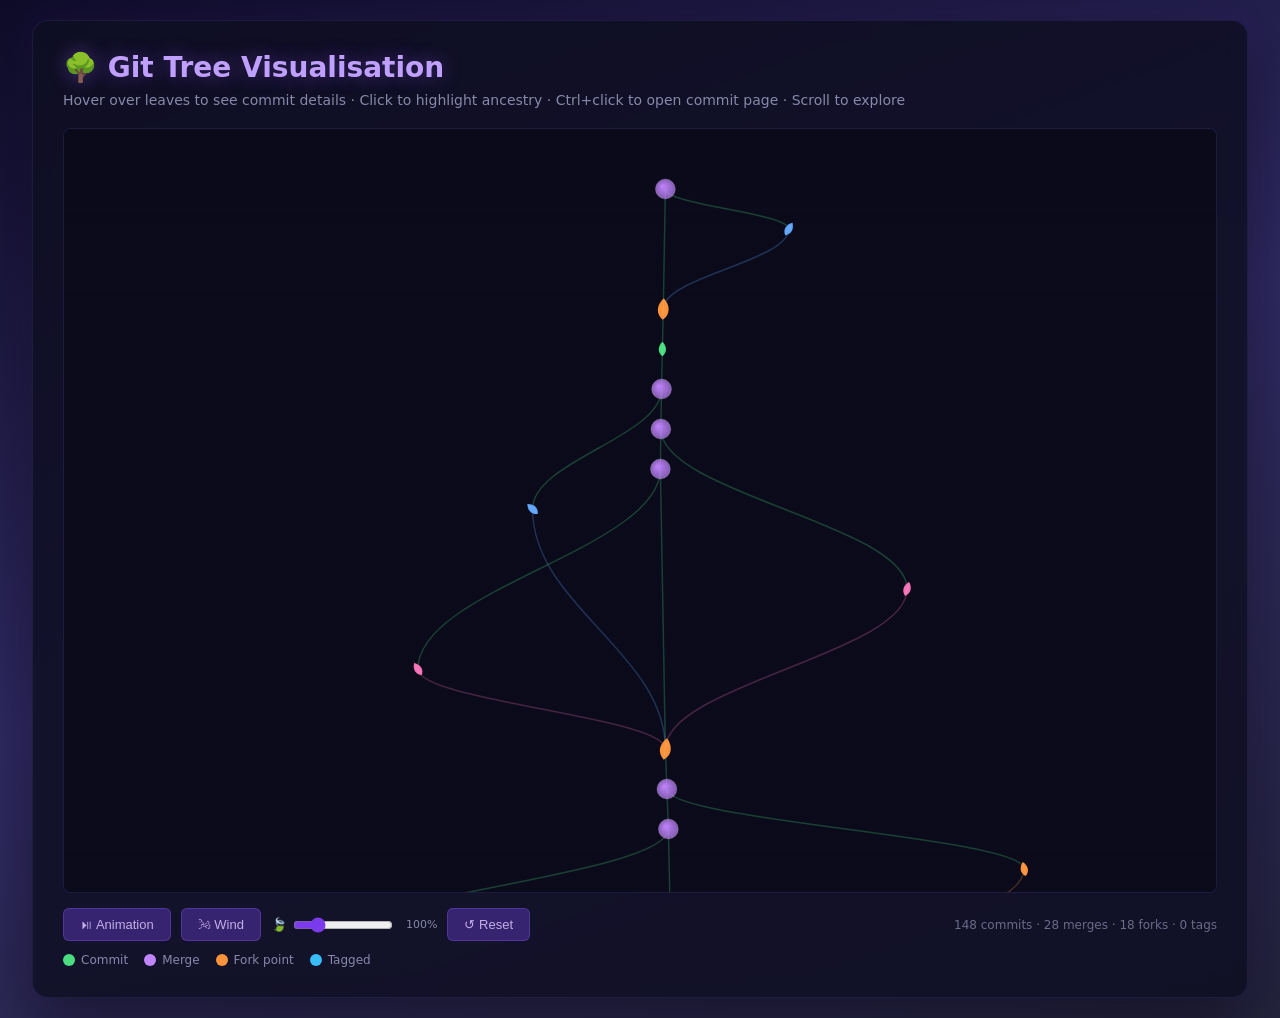
==== commit 65c566e9: "chore: update git tree visualisation Auto-generated by tree-viz workflow  See: https://github.com/XA" ====
--- a/.github/tree-viz/git-tree.html
+++ b/.github/tree-viz/git-tree.html
@@ -179,7 +179,7 @@
         <p class="info">Hover over leaves to see commit details · Click to highlight ancestry · Ctrl+click to open commit page · Scroll to explore</p>
 
         <div class="canvas-viewport" id="viewport">
-            <canvas id="treeCanvas" width="13960" height="10420"></canvas>
+            <canvas id="treeCanvas" width="14080" height="10580"></canvas>
         </div>
 
         <div class="controls">
@@ -214,10 +214,73 @@
     "repository": "NucleiTaxa",
     "current_branch": "main",
     "repo_url": "https://github.com/XAOSTECH/NucleiTaxa",
-    "generated": "2026-04-20T03:22:00Z",
+    "generated": "2026-04-27T03:29:28Z",
     "max_commits": 500
   },
   "commits": [
+    {
+      "sha": "8b4ada66db8052ad129b9caed45a054bc9fb64c3",
+      "short": "8b4ada6",
+      "parents": "06611bc4a2fdcd0a7e358754fea4e74a6614bc07 65a94b5cf323e6d242012950b7185e0549c5fd6d",
+      "author": "github-actions[bot]",
+      "email": "41898282+github-actions[bot]@users.noreply.github.com",
+      "date": "2026-04-26T16:22:46Z",
+      "timestamp": 1777220566,
+      "subject": "Merge pull request #22 from XAOSTECH/dependabot/github_actions/XAOSTECH/dev-control-9f305c1cb523dc7d832e58ac8af47c5ef5dba080",
+      "refs": "HEAD -> main, origin/main",
+      "position": {
+        "x": 600,
+        "y": 60,
+        "lane": 0,
+        "radius": 10,
+        "depth": 0,
+        "is_trunk": true,
+        "is_merge": true,
+        "is_fork": false
+      }
+    },
+    {
+      "sha": "65a94b5cf323e6d242012950b7185e0549c5fd6d",
+      "short": "65a94b5",
+      "parents": "06611bc4a2fdcd0a7e358754fea4e74a6614bc07",
+      "author": "dependabot[bot]",
+      "email": "49699333+dependabot[bot]@users.noreply.github.com",
+      "date": "2026-04-26T16:22:29Z",
+      "timestamp": 1777220549,
+      "subject": "deps(deps): bump XAOSTECH/dev-control",
+      "refs": "",
+      "position": {
+        "x": 720,
+        "y": 100,
+        "lane": 1,
+        "radius": 6,
+        "depth": 1,
+        "is_trunk": false,
+        "is_merge": false,
+        "is_fork": false
+      }
+    },
+    {
+      "sha": "06611bc4a2fdcd0a7e358754fea4e74a6614bc07",
+      "short": "06611bc",
+      "parents": "e55819404cbd61c9c9fb7d485c2bc959acaa6da0",
+      "author": "xaos-bot",
+      "email": "262248812+xaos-bot@users.noreply.github.com",
+      "date": "2026-04-20T03:22:00Z",
+      "timestamp": 1776655320,
+      "subject": "chore: update git tree visualisation",
+      "refs": "",
+      "position": {
+        "x": 600,
+        "y": 180,
+        "lane": 0,
+        "radius": 9,
+        "depth": 2,
+        "is_trunk": true,
+        "is_merge": false,
+        "is_fork": true
+      }
+    },
     {
       "sha": "e55819404cbd61c9c9fb7d485c2bc959acaa6da0",
       "short": "e558194",
@@ -227,13 +290,13 @@
       "date": "2026-04-13T03:21:18Z",
       "timestamp": 1776050478,
       "subject": "chore: update git tree visualisation",
-      "refs": "HEAD -> main, origin/main",
+      "refs": "",
       "position": {
         "x": 600,
-        "y": 60,
+        "y": 220,
         "lane": 0,
         "radius": 6,
-        "depth": 0,
+        "depth": 3,
         "is_trunk": true,
         "is_merge": false,
         "is_fork": false
@@ -251,10 +314,10 @@
       "refs": "",
       "position": {
         "x": 600,
-        "y": 100,
+        "y": 260,
         "lane": 0,
         "radius": 10,
-        "depth": 1,
+        "depth": 4,
         "is_trunk": true,
         "is_merge": true,
         "is_fork": false
@@ -272,10 +335,10 @@
       "refs": "",
       "position": {
         "x": 600,
-        "y": 140,
+        "y": 300,
         "lane": 0,
         "radius": 10,
-        "depth": 2,
+        "depth": 5,
         "is_trunk": true,
         "is_merge": true,
         "is_fork": false
@@ -293,10 +356,10 @@
       "refs": "",
       "position": {
         "x": 600,
-        "y": 180,
+        "y": 340,
         "lane": 0,
         "radius": 10,
-        "depth": 3,
+        "depth": 6,
         "is_trunk": true,
         "is_merge": true,
         "is_fork": false
@@ -313,11 +376,11 @@
       "subject": "deps(deps): bump XAOSTECH/dev-control",
       "refs": "",
       "position": {
-        "x": 720,
-        "y": 220,
-        "lane": 1,
-        "radius": 6,
-        "depth": 4,
+        "x": 480,
+        "y": 380,
+        "lane": -1,
+        "radius": 6,
+        "depth": 7,
         "is_trunk": false,
         "is_merge": false,
         "is_fork": false
@@ -334,11 +397,11 @@
       "subject": "deps(deps): bump actions/github-script from 8 to 9",
       "refs": "",
       "position": {
-        "x": 480,
-        "y": 300,
-        "lane": -1,
-        "radius": 6,
-        "depth": 5,
+        "x": 840,
+        "y": 460,
+        "lane": 2,
+        "radius": 6,
+        "depth": 8,
         "is_trunk": false,
         "is_merge": false,
         "is_fork": false
@@ -355,11 +418,11 @@
       "subject": "deps(deps): bump actions/upload-artifact from 4 to 7",
       "refs": "",
       "position": {
-        "x": 840,
-        "y": 380,
-        "lane": 2,
-        "radius": 6,
-        "depth": 6,
+        "x": 360,
+        "y": 540,
+        "lane": -2,
+        "radius": 6,
+        "depth": 9,
         "is_trunk": false,
         "is_merge": false,
         "is_fork": false
@@ -377,10 +440,10 @@
       "refs": "",
       "position": {
         "x": 600,
-        "y": 460,
+        "y": 620,
         "lane": 0,
         "radius": 9,
-        "depth": 7,
+        "depth": 10,
         "is_trunk": true,
         "is_merge": false,
         "is_fork": true
@@ -398,10 +461,10 @@
       "refs": "",
       "position": {
         "x": 600,
-        "y": 500,
+        "y": 660,
         "lane": 0,
         "radius": 10,
-        "depth": 8,
+        "depth": 11,
         "is_trunk": true,
         "is_merge": true,
         "is_fork": false
@@ -419,10 +482,10 @@
       "refs": "",
       "position": {
         "x": 600,
-        "y": 540,
+        "y": 700,
         "lane": 0,
         "radius": 10,
-        "depth": 9,
+        "depth": 12,
         "is_trunk": true,
         "is_merge": true,
         "is_fork": false
@@ -439,11 +502,11 @@
       "subject": "deps(deps): bump XAOSTECH/dev-control",
       "refs": "",
       "position": {
-        "x": 360,
-        "y": 580,
-        "lane": -2,
-        "radius": 6,
-        "depth": 10,
+        "x": 960,
+        "y": 740,
+        "lane": 3,
+        "radius": 6,
+        "depth": 13,
         "is_trunk": false,
         "is_merge": false,
         "is_fork": false
@@ -460,11 +523,11 @@
       "subject": "deps(deps): bump actions/github-script from 6 to 8",
       "refs": "",
       "position": {
-        "x": 960,
-        "y": 660,
-        "lane": 3,
-        "radius": 6,
-        "depth": 11,
+        "x": 240,
+        "y": 820,
+        "lane": -3,
+        "radius": 6,
+        "depth": 14,
         "is_trunk": false,
         "is_merge": false,
         "is_fork": false
@@ -482,10 +545,10 @@
       "refs": "",
       "position": {
         "x": 600,
-        "y": 740,
+        "y": 900,
         "lane": 0,
         "radius": 10,
-        "depth": 12,
+        "depth": 15,
         "is_trunk": true,
         "is_merge": true,
         "is_fork": true
@@ -502,11 +565,11 @@
       "subject": "chore: convert American spellings to British English",
       "refs": "",
       "position": {
-        "x": 240,
-        "y": 780,
-        "lane": -3,
-        "radius": 6,
-        "depth": 13,
+        "x": 1080,
+        "y": 940,
+        "lane": 4,
+        "radius": 6,
+        "depth": 16,
         "is_trunk": false,
         "is_merge": false,
         "is_fork": false
@@ -524,10 +587,10 @@
       "refs": "",
       "position": {
         "x": 600,
-        "y": 860,
+        "y": 1020,
         "lane": 0,
         "radius": 9,
-        "depth": 14,
+        "depth": 17,
         "is_trunk": true,
         "is_merge": false,
         "is_fork": true
@@ -545,10 +608,10 @@
       "refs": "",
       "position": {
         "x": 600,
-        "y": 900,
+        "y": 1060,
         "lane": 0,
         "radius": 10,
-        "depth": 15,
+        "depth": 18,
         "is_trunk": true,
         "is_merge": true,
         "is_fork": false
@@ -565,11 +628,11 @@
       "subject": "deps(deps): bump actions/create-github-app-token from 2 to 3",
       "refs": "",
       "position": {
-        "x": 1080,
-        "y": 940,
-        "lane": 4,
-        "radius": 6,
-        "depth": 16,
+        "x": 120,
+        "y": 1100,
+        "lane": -4,
+        "radius": 6,
+        "depth": 19,
         "is_trunk": false,
         "is_merge": false,
         "is_fork": false
@@ -587,10 +650,10 @@
       "refs": "",
       "position": {
         "x": 600,
-        "y": 1020,
+        "y": 1180,
         "lane": 0,
         "radius": 9,
-        "depth": 17,
+        "depth": 20,
         "is_trunk": true,
         "is_merge": false,
         "is_fork": true
@@ -608,10 +671,10 @@
       "refs": "",
       "position": {
         "x": 600,
-        "y": 1060,
+        "y": 1220,
         "lane": 0,
         "radius": 6,
-        "depth": 18,
+        "depth": 21,
         "is_trunk": true,
         "is_merge": false,
         "is_fork": false
@@ -629,10 +692,10 @@
       "refs": "",
       "position": {
         "x": 600,
-        "y": 1100,
+        "y": 1260,
         "lane": 0,
         "radius": 10,
-        "depth": 19,
+        "depth": 22,
         "is_trunk": true,
         "is_merge": true,
         "is_fork": false
@@ -649,11 +712,11 @@
       "subject": "deps(deps): bump actions/upload-artifact from 4 to 7",
       "refs": "",
       "position": {
-        "x": 120,
-        "y": 1140,
-        "lane": -4,
-        "radius": 6,
-        "depth": 20,
+        "x": 1200,
+        "y": 1300,
+        "lane": 5,
+        "radius": 6,
+        "depth": 23,
         "is_trunk": false,
         "is_merge": false,
         "is_fork": false
@@ -671,10 +734,10 @@
       "refs": "",
       "position": {
         "x": 600,
-        "y": 1220,
+        "y": 1380,
         "lane": 0,
         "radius": 10,
-        "depth": 21,
+        "depth": 24,
         "is_trunk": true,
         "is_merge": true,
         "is_fork": false
@@ -691,11 +754,11 @@
       "subject": "deps(deps): bump actions/create-github-app-token from 2 to 3",
       "refs": "",
       "position": {
-        "x": 1200,
-        "y": 1260,
-        "lane": 5,
-        "radius": 6,
-        "depth": 22,
+        "x": 0,
+        "y": 1420,
+        "lane": -5,
+        "radius": 6,
+        "depth": 25,
         "is_trunk": false,
         "is_merge": false,
         "is_fork": false
@@ -713,10 +776,10 @@
       "refs": "",
       "position": {
         "x": 600,
-        "y": 1340,
+        "y": 1500,
         "lane": 0,
         "radius": 9,
-        "depth": 23,
+        "depth": 26,
         "is_trunk": true,
         "is_merge": false,
         "is_fork": true
@@ -734,10 +797,10 @@
       "refs": "",
       "position": {
         "x": 600,
-        "y": 1380,
+        "y": 1540,
         "lane": 0,
         "radius": 6,
-        "depth": 24,
+        "depth": 27,
         "is_trunk": true,
         "is_merge": false,
         "is_fork": false
@@ -755,10 +818,10 @@
       "refs": "",
       "position": {
         "x": 600,
-        "y": 1420,
+        "y": 1580,
         "lane": 0,
         "radius": 6,
-        "depth": 25,
+        "depth": 28,
         "is_trunk": true,
         "is_merge": false,
         "is_fork": false
@@ -776,10 +839,10 @@
       "refs": "",
       "position": {
         "x": 600,
-        "y": 1460,
+        "y": 1620,
         "lane": 0,
         "radius": 6,
-        "depth": 26,
+        "depth": 29,
         "is_trunk": true,
         "is_merge": false,
         "is_fork": false
@@ -797,10 +860,10 @@
       "refs": "",
       "position": {
         "x": 600,
-        "y": 1500,
+        "y": 1660,
         "lane": 0,
         "radius": 10,
-        "depth": 27,
+        "depth": 30,
         "is_trunk": true,
         "is_merge": true,
         "is_fork": false
@@ -817,11 +880,11 @@
       "subject": "Merge pull request #9 from xaoscience/short-term-vsearch-cuda",
       "refs": "origin/Main.bak",
       "position": {
-        "x": 0,
-        "y": 1540,
-        "lane": -5,
+        "x": 1320,
+        "y": 1700,
+        "lane": 6,
         "radius": 10,
-        "depth": 28,
+        "depth": 31,
         "is_trunk": false,
         "is_merge": true,
         "is_fork": false
@@ -838,11 +901,11 @@
       "subject": "docs: Add Phase 1 GPU implementation guide and validation checklist",
       "refs": "",
       "position": {
-        "x": 1320,
-        "y": 1620,
-        "lane": 6,
-        "radius": 6,
-        "depth": 29,
+        "x": -120,
+        "y": 1780,
+        "lane": -6,
+        "radius": 6,
+        "depth": 32,
         "is_trunk": false,
         "is_merge": false,
         "is_fork": false
@@ -859,11 +922,11 @@
       "subject": "docs: Add Phase 1 GPU implementation guide and validation checklist",
       "refs": "",
       "position": {
-        "x": -120,
-        "y": 1700,
-        "lane": -6,
-        "radius": 6,
-        "depth": 30,
+        "x": 1440,
+        "y": 1860,
+        "lane": 7,
+        "radius": 6,
+        "depth": 33,
         "is_trunk": false,
         "is_merge": false,
         "is_fork": false
@@ -880,11 +943,11 @@
       "subject": "feat: Add comprehensive CPU vs GPU benchmark test suite",
       "refs": "",
       "position": {
-        "x": 1440,
-        "y": 1780,
-        "lane": 7,
-        "radius": 6,
-        "depth": 31,
+        "x": -240,
+        "y": 1940,
+        "lane": -7,
+        "radius": 6,
+        "depth": 34,
         "is_trunk": false,
         "is_merge": false,
         "is_fork": false
@@ -901,11 +964,11 @@
       "subject": "feat: Add comprehensive CPU vs GPU benchmark test suite",
       "refs": "",
       "position": {
-        "x": -240,
-        "y": 1860,
-        "lane": -7,
-        "radius": 6,
-        "depth": 32,
+        "x": 1560,
+        "y": 2020,
+        "lane": 8,
+        "radius": 6,
+        "depth": 35,
         "is_trunk": false,
         "is_merge": false,
         "is_fork": false
@@ -922,11 +985,11 @@
       "subject": "feat: Add CUDA GPU acceleration support to chimera detection stage",
       "refs": "",
       "position": {
-        "x": 1560,
-        "y": 1940,
-        "lane": 8,
-        "radius": 6,
-        "depth": 33,
+        "x": -360,
+        "y": 2100,
+        "lane": -8,
+        "radius": 6,
+        "depth": 36,
         "is_trunk": false,
         "is_merge": false,
         "is_fork": false
@@ -943,11 +1006,11 @@
       "subject": "feat: Add CUDA GPU acceleration support to chimera detection stage",
       "refs": "",
       "position": {
-        "x": -360,
-        "y": 2020,
-        "lane": -8,
-        "radius": 6,
-        "depth": 34,
+        "x": 1680,
+        "y": 2180,
+        "lane": 9,
+        "radius": 6,
+        "depth": 37,
         "is_trunk": false,
         "is_merge": false,
         "is_fork": false
@@ -964,11 +1027,11 @@
       "subject": "feat: Update CLI orchestrator with CUDA flag support and enhanced logging",
       "refs": "",
       "position": {
-        "x": 1680,
-        "y": 2100,
-        "lane": 9,
-        "radius": 6,
-        "depth": 35,
+        "x": -480,
+        "y": 2260,
+        "lane": -9,
+        "radius": 6,
+        "depth": 38,
         "is_trunk": false,
         "is_merge": false,
         "is_fork": false
@@ -985,11 +1048,11 @@
       "subject": "feat: Update CLI orchestrator with CUDA flag support and enhanced logging",
       "refs": "",
       "position": {
-        "x": -480,
-        "y": 2180,
-        "lane": -9,
-        "radius": 6,
-        "depth": 36,
+        "x": 1800,
+        "y": 2340,
+        "lane": 10,
+        "radius": 6,
+        "depth": 39,
         "is_trunk": false,
         "is_merge": false,
         "is_fork": false
@@ -1007,10 +1070,10 @@
       "refs": "",
       "position": {
         "x": 600,
-        "y": 2260,
+        "y": 2420,
         "lane": 0,
         "radius": 10,
-        "depth": 37,
+        "depth": 40,
         "is_trunk": true,
         "is_merge": true,
         "is_fork": true
@@ -1027,11 +1090,11 @@
       "subject": "Merge pull request #8 from xaoscience/cuda-expansion",
       "refs": "",
       "position": {
-        "x": 1800,
-        "y": 2300,
-        "lane": 10,
+        "x": -600,
+        "y": 2460,
+        "lane": -10,
         "radius": 10,
-        "depth": 38,
+        "depth": 41,
         "is_trunk": false,
         "is_merge": true,
         "is_fork": true
@@ -1048,11 +1111,11 @@
       "subject": "docs: Update README with CUDA acceleration options and GPU performance",
       "refs": "",
       "position": {
-        "x": -600,
-        "y": 2380,
-        "lane": -10,
-        "radius": 6,
-        "depth": 39,
+        "x": 1920,
+        "y": 2540,
+        "lane": 11,
+        "radius": 6,
+        "depth": 42,
         "is_trunk": false,
         "is_merge": false,
         "is_fork": false
@@ -1069,11 +1132,11 @@
       "subject": "docs: Update README with CUDA acceleration options and GPU performance",
       "refs": "",
       "position": {
-        "x": 1920,
-        "y": 2460,
-        "lane": 11,
-        "radius": 6,
-        "depth": 40,
+        "x": -720,
+        "y": 2620,
+        "lane": -11,
+        "radius": 6,
+        "depth": 43,
         "is_trunk": false,
         "is_merge": false,
         "is_fork": false
@@ -1090,11 +1153,11 @@
       "subject": "feat: Add Dockerfile.cuda for GPU-accelerated amplicon analysis",
       "refs": "",
       "position": {
-        "x": -720,
-        "y": 2540,
-        "lane": -11,
-        "radius": 6,
-        "depth": 41,
+        "x": 2040,
+        "y": 2700,
+        "lane": 12,
+        "radius": 6,
+        "depth": 44,
         "is_trunk": false,
         "is_merge": false,
         "is_fork": false
@@ -1111,11 +1174,11 @@
       "subject": "feat: Add Dockerfile.cuda for GPU-accelerated amplicon analysis",
       "refs": "",
       "position": {
-        "x": 2040,
-        "y": 2620,
-        "lane": 12,
-        "radius": 6,
-        "depth": 42,
+        "x": -840,
+        "y": 2780,
+        "lane": -12,
+        "radius": 6,
+        "depth": 45,
         "is_trunk": false,
         "is_merge": false,
         "is_fork": false
@@ -1132,11 +1195,11 @@
       "subject": "docs: Add CUDA acceleration guide for GPU-enabled amplicon analysis",
       "refs": "",
       "position": {
-        "x": -840,
-        "y": 2700,
-        "lane": -12,
-        "radius": 6,
-        "depth": 43,
+        "x": 2160,
+        "y": 2860,
+        "lane": 13,
+        "radius": 6,
+        "depth": 46,
         "is_trunk": false,
         "is_merge": false,
         "is_fork": false
@@ -1153,11 +1216,11 @@
       "subject": "docs: Add CUDA acceleration guide for GPU-enabled amplicon analysis",
       "refs": "",
       "position": {
-        "x": 2160,
-        "y": 2780,
-        "lane": 13,
-        "radius": 6,
-        "depth": 44,
+        "x": -960,
+        "y": 2940,
+        "lane": -13,
+        "radius": 6,
+        "depth": 47,
         "is_trunk": false,
         "is_merge": false,
         "is_fork": false
@@ -1175,10 +1238,10 @@
       "refs": "",
       "position": {
         "x": 600,
-        "y": 2860,
+        "y": 3020,
         "lane": 0,
         "radius": 9,
-        "depth": 45,
+        "depth": 48,
         "is_trunk": true,
         "is_merge": false,
         "is_fork": true
@@ -1195,11 +1258,11 @@
       "subject": "adapt container",
       "refs": "",
       "position": {
-        "x": -960,
-        "y": 2900,
-        "lane": -13,
+        "x": 2280,
+        "y": 3060,
+        "lane": 14,
         "radius": 9,
-        "depth": 46,
+        "depth": 49,
         "is_trunk": false,
         "is_merge": false,
         "is_fork": true
@@ -1217,10 +1280,10 @@
       "refs": "",
       "position": {
         "x": 600,
-        "y": 2980,
+        "y": 3140,
         "lane": 0,
         "radius": 6,
-        "depth": 47,
+        "depth": 50,
         "is_trunk": true,
         "is_merge": false,
         "is_fork": false
@@ -1237,11 +1300,11 @@
       "subject": "chore: Update status badge to experimental and license to GPL3",
       "refs": "",
       "position": {
-        "x": 2280,
-        "y": 3020,
-        "lane": 14,
-        "radius": 6,
-        "depth": 48,
+        "x": -1080,
+        "y": 3180,
+        "lane": -14,
+        "radius": 6,
+        "depth": 51,
         "is_trunk": false,
         "is_merge": false,
         "is_fork": false
@@ -1259,10 +1322,10 @@
       "refs": "",
       "position": {
         "x": 600,
-        "y": 3100,
+        "y": 3260,
         "lane": 0,
         "radius": 6,
-        "depth": 49,
+        "depth": 52,
         "is_trunk": true,
         "is_merge": false,
         "is_fork": false
@@ -1279,11 +1342,11 @@
       "subject": "cleanup: Remove all legacy documentation and example data",
       "refs": "",
       "position": {
-        "x": -1080,
-        "y": 3140,
-        "lane": -14,
-        "radius": 6,
-        "depth": 50,
+        "x": 2400,
+        "y": 3300,
+        "lane": 15,
+        "radius": 6,
+        "depth": 53,
         "is_trunk": false,
         "is_merge": false,
         "is_fork": false
@@ -1301,10 +1364,10 @@
       "refs": "",
       "position": {
         "x": 600,
-        "y": 3220,
+        "y": 3380,
         "lane": 0,
         "radius": 6,
-        "depth": 51,
+        "depth": 54,
         "is_trunk": true,
         "is_merge": false,
         "is_fork": false
@@ -1321,11 +1384,11 @@
       "subject": "manual cleanup",
       "refs": "",
       "position": {
-        "x": 2400,
-        "y": 3260,
-        "lane": 15,
-        "radius": 6,
-        "depth": 52,
+        "x": -1200,
+        "y": 3420,
+        "lane": -15,
+        "radius": 6,
+        "depth": 55,
         "is_trunk": false,
         "is_merge": false,
         "is_fork": false
@@ -1343,10 +1406,10 @@
       "refs": "",
       "position": {
         "x": 600,
-        "y": 3340,
+        "y": 3500,
         "lane": 0,
         "radius": 10,
-        "depth": 53,
+        "depth": 56,
         "is_trunk": true,
         "is_merge": true,
         "is_fork": false
@@ -1363,11 +1426,11 @@
       "subject": "Merge pull request #7 from xaoscience/cleanup-refactor",
       "refs": "",
       "position": {
-        "x": -1200,
-        "y": 3380,
-        "lane": -15,
+        "x": 2520,
+        "y": 3540,
+        "lane": 16,
         "radius": 10,
-        "depth": 54,
+        "depth": 57,
         "is_trunk": false,
         "is_merge": true,
         "is_fork": false
@@ -1384,11 +1447,11 @@
       "subject": "cleanup: Remove legacy Python/R code and old infrastructure",
       "refs": "",
       "position": {
-        "x": 2520,
-        "y": 3460,
-        "lane": 16,
-        "radius": 6,
-        "depth": 55,
+        "x": -1320,
+        "y": 3620,
+        "lane": -16,
+        "radius": 6,
+        "depth": 58,
         "is_trunk": false,
         "is_merge": false,
         "is_fork": false
@@ -1405,11 +1468,11 @@
       "subject": "cleanup: Remove legacy Python/R code and old infrastructure",
       "refs": "",
       "position": {
-        "x": -1320,
-        "y": 3540,
-        "lane": -16,
-        "radius": 6,
-        "depth": 56,
+        "x": 2640,
+        "y": 3700,
+        "lane": 17,
+        "radius": 6,
+        "depth": 59,
         "is_trunk": false,
         "is_merge": false,
         "is_fork": false
@@ -1426,11 +1489,11 @@
       "subject": "cleanup: Remove legacy Python infrastructure",
       "refs": "",
       "position": {
-        "x": 2640,
-        "y": 3620,
-        "lane": 17,
-        "radius": 6,
-        "depth": 57,
+        "x": -1440,
+        "y": 3780,
+        "lane": -17,
+        "radius": 6,
+        "depth": 60,
         "is_trunk": false,
         "is_merge": false,
         "is_fork": false
@@ -1447,11 +1510,11 @@
       "subject": "cleanup: Remove legacy Python infrastructure",
       "refs": "",
       "position": {
-        "x": -1440,
-        "y": 3700,
-        "lane": -17,
-        "radius": 6,
-        "depth": 58,
+        "x": 2760,
+        "y": 3860,
+        "lane": 18,
+        "radius": 6,
+        "depth": 61,
         "is_trunk": false,
         "is_merge": false,
         "is_fork": false
@@ -1468,11 +1531,11 @@
       "subject": "cleanup: Remove redundant documentation",
       "refs": "",
       "position": {
-        "x": 2760,
-        "y": 3780,
-        "lane": 18,
-        "radius": 6,
-        "depth": 59,
+        "x": -1560,
+        "y": 3940,
+        "lane": -18,
+        "radius": 6,
+        "depth": 62,
         "is_trunk": false,
         "is_merge": false,
         "is_fork": false
@@ -1489,11 +1552,11 @@
       "subject": "cleanup: Remove redundant documentation",
       "refs": "",
       "position": {
-        "x": -1560,
-        "y": 3860,
-        "lane": -18,
-        "radius": 6,
-        "depth": 60,
+        "x": 2880,
+        "y": 4020,
+        "lane": 19,
+        "radius": 6,
+        "depth": 63,
         "is_trunk": false,
         "is_merge": false,
         "is_fork": false
@@ -1510,11 +1573,11 @@
       "subject": "refactor: Reorganize project structure and consolidate documentation",
       "refs": "",
       "position": {
-        "x": 2880,
-        "y": 3940,
-        "lane": 19,
-        "radius": 6,
-        "depth": 61,
+        "x": -1680,
+        "y": 4100,
+        "lane": -19,
+        "radius": 6,
+        "depth": 64,
         "is_trunk": false,
         "is_merge": false,
         "is_fork": false
@@ -1531,11 +1594,11 @@
       "subject": "refactor: Reorganize project structure and consolidate documentation",
       "refs": "",
       "position": {
-        "x": -1680,
-        "y": 4020,
-        "lane": -19,
-        "radius": 6,
-        "depth": 62,
+        "x": 3000,
+        "y": 4180,
+        "lane": 20,
+        "radius": 6,
+        "depth": 65,
         "is_trunk": false,
         "is_merge": false,
         "is_fork": false
@@ -1553,10 +1616,10 @@
       "refs": "",
       "position": {
         "x": 600,
-        "y": 4100,
+        "y": 4260,
         "lane": 0,
         "radius": 10,
-        "depth": 63,
+        "depth": 66,
         "is_trunk": true,
         "is_merge": true,
         "is_fork": true
@@ -1573,11 +1636,11 @@
       "subject": "Merge pull request #6 from xaoscience/bash-refactor",
       "refs": "",
       "position": {
-        "x": 3000,
-        "y": 4140,
-        "lane": 20,
+        "x": -1800,
+        "y": 4300,
+        "lane": -20,
         "radius": 10,
-        "depth": 64,
+        "depth": 67,
         "is_trunk": false,
         "is_merge": true,
         "is_fork": true
@@ -1594,11 +1657,11 @@
       "subject": "Bash-Refactor: System architecture documentation",
       "refs": "",
       "position": {
-        "x": -1800,
-        "y": 4220,
-        "lane": -20,
-        "radius": 6,
-        "depth": 65,
+        "x": 3120,
+        "y": 4380,
+        "lane": 21,
+        "radius": 6,
+        "depth": 68,
         "is_trunk": false,
         "is_merge": false,
         "is_fork": false
@@ -1615,11 +1678,11 @@
       "subject": "Bash-Refactor: System architecture documentation",
       "refs": "",
       "position": {
-        "x": 3120,
-        "y": 4300,
-        "lane": 21,
-        "radius": 6,
-        "depth": 66,
+        "x": -1920,
+        "y": 4460,
+        "lane": -21,
+        "radius": 6,
+        "depth": 69,
         "is_trunk": false,
         "is_merge": false,
         "is_fork": false
@@ -1636,11 +1699,11 @@
       "subject": "Bash-Refactor: Implementation summary & delivery report",
       "refs": "",
       "position": {
-        "x": -1920,
-        "y": 4380,
-        "lane": -21,
-        "radius": 6,
-        "depth": 67,
+        "x": 3240,
+        "y": 4540,
+        "lane": 22,
+        "radius": 6,
+        "depth": 70,
         "is_trunk": false,
         "is_merge": false,
         "is_fork": false
@@ -1657,11 +1720,11 @@
       "subject": "Bash-Refactor: Implementation summary & delivery report",
       "refs": "",
       "position": {
-        "x": 3240,
-        "y": 4460,
-        "lane": 22,
-        "radius": 6,
-        "depth": 68,
+        "x": -2040,
+        "y": 4620,
+        "lane": -22,
+        "radius": 6,
+        "depth": 71,
         "is_trunk": false,
         "is_merge": false,
         "is_fork": false
@@ -1678,11 +1741,11 @@
       "subject": "Bash-Refactor: Quick reference guide with copy-paste recipes",
       "refs": "",
       "position": {
-        "x": -2040,
-        "y": 4540,
-        "lane": -22,
-        "radius": 6,
-        "depth": 69,
+        "x": 3360,
+        "y": 4700,
+        "lane": 23,
+        "radius": 6,
+        "depth": 72,
         "is_trunk": false,
         "is_merge": false,
         "is_fork": false
@@ -1699,11 +1762,11 @@
       "subject": "Bash-Refactor: Quick reference guide with copy-paste recipes",
       "refs": "",
       "position": {
-        "x": 3360,
-        "y": 4620,
-        "lane": 23,
-        "radius": 6,
-        "depth": 70,
+        "x": -2160,
+        "y": 4780,
+        "lane": -23,
+        "radius": 6,
+        "depth": 73,
         "is_trunk": false,
         "is_merge": false,
         "is_fork": false
@@ -1720,11 +1783,11 @@
       "subject": "Bash-Refactor: Complete documentation with execution guide",
       "refs": "",
       "position": {
-        "x": -2160,
-        "y": 4700,
-        "lane": -23,
-        "radius": 6,
-        "depth": 71,
+        "x": 3480,
+        "y": 4860,
+        "lane": 24,
+        "radius": 6,
+        "depth": 74,
         "is_trunk": false,
         "is_merge": false,
         "is_fork": false
@@ -1741,11 +1804,11 @@
       "subject": "Bash-Refactor: Complete documentation with execution guide",
       "refs": "",
       "position": {
-        "x": 3480,
-        "y": 4780,
-        "lane": 24,
-        "radius": 6,
-        "depth": 72,
+        "x": -2280,
+        "y": 4940,
+        "lane": -24,
+        "radius": 6,
+        "depth": 75,
         "is_trunk": false,
         "is_merge": false,
         "is_fork": false
@@ -1762,11 +1825,11 @@
       "subject": "Bash-Refactor: Test suite for pipeline validation",
       "refs": "",
       "position": {
-        "x": -2280,
-        "y": 4860,
-        "lane": -24,
-        "radius": 6,
-        "depth": 73,
+        "x": 3600,
+        "y": 5020,
+        "lane": 25,
+        "radius": 6,
+        "depth": 76,
         "is_trunk": false,
         "is_merge": false,
         "is_fork": false
@@ -1783,11 +1846,11 @@
       "subject": "Bash-Refactor: Test suite for pipeline validation",
       "refs": "",
       "position": {
-        "x": 3600,
-        "y": 4940,
-        "lane": 25,
-        "radius": 6,
-        "depth": 74,
+        "x": -2400,
+        "y": 5100,
+        "lane": -25,
+        "radius": 6,
+        "depth": 77,
         "is_trunk": false,
         "is_merge": false,
         "is_fork": false
@@ -1804,11 +1867,11 @@
       "subject": "Bash-Refactor: Pipeline Stage 06 - Krona visualization (final stage)",
       "refs": "",
       "position": {
-        "x": -2400,
-        "y": 5020,
-        "lane": -25,
-        "radius": 6,
-        "depth": 75,
+        "x": 3720,
+        "y": 5180,
+        "lane": 26,
+        "radius": 6,
+        "depth": 78,
         "is_trunk": false,
         "is_merge": false,
         "is_fork": false
@@ -1825,11 +1888,11 @@
       "subject": "Bash-Refactor: Pipeline Stage 06 - Krona visualization (final stage)",
       "refs": "",
       "position": {
-        "x": 3720,
-        "y": 5100,
-        "lane": 26,
-        "radius": 6,
-        "depth": 76,
+        "x": -2520,
+        "y": 5260,
+        "lane": -26,
+        "radius": 6,
+        "depth": 79,
         "is_trunk": false,
         "is_merge": false,
         "is_fork": false
@@ -1846,11 +1909,11 @@
       "subject": "Bash-Refactor: Pipeline Stage 05 - FastTree phylogenetic inference",
       "refs": "",
       "position": {
-        "x": -2520,
-        "y": 5180,
-        "lane": -26,
-        "radius": 6,
-        "depth": 77,
+        "x": 3840,
+        "y": 5340,
+        "lane": 27,
+        "radius": 6,
+        "depth": 80,
         "is_trunk": false,
         "is_merge": false,
         "is_fork": false
@@ -1867,11 +1930,11 @@
       "subject": "Bash-Refactor: Pipeline Stage 05 - FastTree phylogenetic inference",
       "refs": "",
       "position": {
-        "x": 3840,
-        "y": 5260,
-        "lane": 27,
-        "radius": 6,
-        "depth": 78,
+        "x": -2640,
+        "y": 5420,
+        "lane": -27,
+        "radius": 6,
+        "depth": 81,
         "is_trunk": false,
         "is_merge": false,
         "is_fork": false
@@ -1888,11 +1951,11 @@
       "subject": "Bash-Refactor: Pipeline Stage 04 - RDP Classifier taxonomy",
       "refs": "",
       "position": {
-        "x": -2640,
-        "y": 5340,
-        "lane": -27,
-        "radius": 6,
-        "depth": 79,
+        "x": 3960,
+        "y": 5500,
+        "lane": 28,
+        "radius": 6,
+        "depth": 82,
         "is_trunk": false,
         "is_merge": false,
         "is_fork": false
@@ -1909,11 +1972,11 @@
       "subject": "Bash-Refactor: Pipeline Stage 04 - RDP Classifier taxonomy",
       "refs": "",
       "position": {
-        "x": 3960,
-        "y": 5420,
-        "lane": 28,
-        "radius": 6,
-        "depth": 80,
+        "x": -2760,
+        "y": 5580,
+        "lane": -28,
+        "radius": 6,
+        "depth": 83,
         "is_trunk": false,
         "is_merge": false,
         "is_fork": false
@@ -1930,11 +1993,11 @@
       "subject": "Bash-Refactor: Pipeline Stage 03 - Chimera detection (VSEARCH UCHIME)",
       "refs": "",
       "position": {
-        "x": -2760,
-        "y": 5500,
-        "lane": -28,
-        "radius": 6,
-        "depth": 81,
+        "x": 4080,
+        "y": 5660,
+        "lane": 29,
+        "radius": 6,
+        "depth": 84,
         "is_trunk": false,
         "is_merge": false,
         "is_fork": false
@@ -1951,11 +2014,11 @@
       "subject": "Bash-Refactor: Pipeline Stage 03 - Chimera detection (VSEARCH UCHIME)",
       "refs": "",
       "position": {
-        "x": 4080,
-        "y": 5580,
-        "lane": 29,
-        "radius": 6,
-        "depth": 82,
+        "x": -2880,
+        "y": 5740,
+        "lane": -29,
+        "radius": 6,
+        "depth": 85,
         "is_trunk": false,
         "is_merge": false,
         "is_fork": false
@@ -1972,11 +2035,11 @@
       "subject": "Bash-Refactor: Pipeline Stage 02 - DADA2 denoising",
       "refs": "",
       "position": {
-        "x": -2880,
-        "y": 5660,
-        "lane": -29,
-        "radius": 6,
-        "depth": 83,
+        "x": 4200,
+        "y": 5820,
+        "lane": 30,
+        "radius": 6,
+        "depth": 86,
         "is_trunk": false,
         "is_merge": false,
         "is_fork": false
@@ -1993,11 +2056,11 @@
       "subject": "Bash-Refactor: Pipeline Stage 02 - DADA2 denoising",
       "refs": "",
       "position": {
-        "x": 4200,
-        "y": 5740,
-        "lane": 30,
-        "radius": 6,
-        "depth": 84,
+        "x": -3000,
+        "y": 5900,
+        "lane": -30,
+        "radius": 6,
+        "depth": 87,
         "is_trunk": false,
         "is_merge": false,
         "is_fork": false
@@ -2014,11 +2077,11 @@
       "subject": "Bash-Refactor: Pipeline Stage 01 - Preprocess (QC, trim, filter)",
       "refs": "",
       "position": {
-        "x": -3000,
-        "y": 5820,
-        "lane": -30,
-        "radius": 6,
-        "depth": 85,
+        "x": 4320,
+        "y": 5980,
+        "lane": 31,
+        "radius": 6,
+        "depth": 88,
         "is_trunk": false,
         "is_merge": false,
         "is_fork": false
@@ -2035,11 +2098,11 @@
       "subject": "Bash-Refactor: Pipeline Stage 01 - Preprocess (QC, trim, filter)",
       "refs": "",
       "position": {
-        "x": 4320,
-        "y": 5900,
-        "lane": 31,
-        "radius": 6,
-        "depth": 86,
+        "x": -3120,
+        "y": 6060,
+        "lane": -31,
+        "radius": 6,
+        "depth": 89,
         "is_trunk": false,
         "is_merge": false,
         "is_fork": false
@@ -2056,11 +2119,11 @@
       "subject": "Bash-Refactor: Dashboard JavaScript (real-time updates)",
       "refs": "",
       "position": {
-        "x": -3120,
-        "y": 5980,
-        "lane": -31,
-        "radius": 6,
-        "depth": 87,
+        "x": 4440,
+        "y": 6140,
+        "lane": 32,
+        "radius": 6,
+        "depth": 90,
         "is_trunk": false,
         "is_merge": false,
         "is_fork": false
@@ -2077,11 +2140,11 @@
       "subject": "Bash-Refactor: Dashboard JavaScript (real-time updates)",
       "refs": "",
       "position": {
-        "x": 4440,
-        "y": 6060,
-        "lane": 32,
-        "radius": 6,
-        "depth": 88,
+        "x": -3240,
+        "y": 6220,
+        "lane": -32,
+        "radius": 6,
+        "depth": 91,
         "is_trunk": false,
         "is_merge": false,
         "is_fork": false
@@ -2098,11 +2161,11 @@
       "subject": "Bash-Refactor: Dashboard CSS styling",
       "refs": "",
       "position": {
-        "x": -3240,
-        "y": 6140,
-        "lane": -32,
-        "radius": 6,
-        "depth": 89,
+        "x": 4560,
+        "y": 6300,
+        "lane": 33,
+        "radius": 6,
+        "depth": 92,
         "is_trunk": false,
         "is_merge": false,
         "is_fork": false
@@ -2119,11 +2182,11 @@
       "subject": "Bash-Refactor: Dashboard CSS styling",
       "refs": "",
       "position": {
-        "x": 4560,
-        "y": 6220,
-        "lane": 33,
-        "radius": 6,
-        "depth": 90,
+        "x": -3360,
+        "y": 6380,
+        "lane": -33,
+        "radius": 6,
+        "depth": 93,
         "is_trunk": false,
         "is_merge": false,
         "is_fork": false
@@ -2140,11 +2203,11 @@
       "subject": "Bash-Refactor: Web dashboard (HTML + D3/Plotly)",
       "refs": "",
       "position": {
-        "x": -3360,
-        "y": 6300,
-        "lane": -33,
-        "radius": 6,
-        "depth": 91,
+        "x": 4680,
+        "y": 6460,
+        "lane": 34,
+        "radius": 6,
+        "depth": 94,
         "is_trunk": false,
         "is_merge": false,
         "is_fork": false
@@ -2161,11 +2224,11 @@
       "subject": "Bash-Refactor: Web dashboard (HTML + D3/Plotly)",
       "refs": "",
       "position": {
-        "x": 4680,
-        "y": 6380,
-        "lane": 34,
-        "radius": 6,
-        "depth": 92,
+        "x": -3480,
+        "y": 6540,
+        "lane": -34,
+        "radius": 6,
+        "depth": 95,
         "is_trunk": false,
         "is_merge": false,
         "is_fork": false
@@ -2182,11 +2245,11 @@
       "subject": "Bash-Refactor: C++ analytics server (WebSocket, live metrics)",
       "refs": "",
       "position": {
-        "x": -3480,
-        "y": 6460,
-        "lane": -34,
-        "radius": 6,
-        "depth": 93,
+        "x": 4800,
+        "y": 6620,
+        "lane": 35,
+        "radius": 6,
+        "depth": 96,
         "is_trunk": false,
         "is_merge": false,
         "is_fork": false
@@ -2203,11 +2266,11 @@
       "subject": "Bash-Refactor: C++ analytics server (WebSocket, live metrics)",
       "refs": "",
       "position": {
-        "x": 4800,
-        "y": 6540,
-        "lane": 35,
-        "radius": 6,
-        "depth": 94,
+        "x": -3600,
+        "y": 6700,
+        "lane": -35,
+        "radius": 6,
+        "depth": 97,
         "is_trunk": false,
         "is_merge": false,
         "is_fork": false
@@ -2224,11 +2287,11 @@
       "subject": "Bash-Refactor: Main orchestrator CLI",
       "refs": "",
       "position": {
-        "x": -3600,
-        "y": 6620,
-        "lane": -35,
-        "radius": 6,
-        "depth": 95,
+        "x": 4920,
+        "y": 6780,
+        "lane": 36,
+        "radius": 6,
+        "depth": 98,
         "is_trunk": false,
         "is_merge": false,
         "is_fork": false
@@ -2245,11 +2308,11 @@
       "subject": "Bash-Refactor: Main orchestrator CLI",
       "refs": "",
       "position": {
-        "x": 4920,
-        "y": 6700,
-        "lane": 36,
-        "radius": 6,
-        "depth": 96,
+        "x": -3720,
+        "y": 6860,
+        "lane": -36,
+        "radius": 6,
+        "depth": 99,
         "is_trunk": false,
         "is_merge": false,
         "is_fork": false
@@ -2266,11 +2329,11 @@
       "subject": "Bash-Refactor: Bleeding-edge native bioinformatics pipeline (2025)",
       "refs": "",
       "position": {
-        "x": -3720,
-        "y": 6780,
-        "lane": -36,
-        "radius": 6,
-        "depth": 97,
+        "x": 5040,
+        "y": 6940,
+        "lane": 37,
+        "radius": 6,
+        "depth": 100,
         "is_trunk": false,
         "is_merge": false,
         "is_fork": false
@@ -2287,11 +2350,11 @@
       "subject": "Bash-Refactor: Bleeding-edge native bioinformatics pipeline (2025)",
       "refs": "",
       "position": {
-        "x": 5040,
-        "y": 6860,
-        "lane": 37,
-        "radius": 6,
-        "depth": 98,
+        "x": -3840,
+        "y": 7020,
+        "lane": -37,
+        "radius": 6,
+        "depth": 101,
         "is_trunk": false,
         "is_merge": false,
         "is_fork": false
@@ -2309,10 +2372,10 @@
       "refs": "",
       "position": {
         "x": 600,
-        "y": 6940,
+        "y": 7100,
         "lane": 0,
         "radius": 10,
-        "depth": 99,
+        "depth": 102,
         "is_trunk": true,
         "is_merge": true,
         "is_fork": true
@@ -2329,11 +2392,11 @@
       "subject": "Merge pull request #5 from xaoscience/refactor",
       "refs": "",
       "position": {
-        "x": -3840,
-        "y": 6980,
-        "lane": -37,
+        "x": 5160,
+        "y": 7140,
+        "lane": 38,
         "radius": 10,
-        "depth": 100,
+        "depth": 103,
         "is_trunk": false,
         "is_merge": true,
         "is_fork": true
@@ -2350,11 +2413,11 @@
       "subject": "Refactor: Branch status and validation checklist",
       "refs": "",
       "position": {
-        "x": 5160,
-        "y": 7060,
-        "lane": 38,
-        "radius": 6,
-        "depth": 101,
+        "x": -3960,
+        "y": 7220,
+        "lane": -38,
+        "radius": 6,
+        "depth": 104,
         "is_trunk": false,
         "is_merge": false,
         "is_fork": false
@@ -2371,11 +2434,11 @@
       "subject": "Refactor: Branch status and validation checklist",
       "refs": "",
       "position": {
-        "x": -3960,
-        "y": 7140,
-        "lane": -38,
-        "radius": 6,
-        "depth": 102,
+        "x": 5280,
+        "y": 7300,
+        "lane": 39,
+        "radius": 6,
+        "depth": 105,
         "is_trunk": false,
         "is_merge": false,
         "is_fork": false
@@ -2392,11 +2455,11 @@
       "subject": "Refactor: Comprehensive architecture & implementation documentation",
       "refs": "",
       "position": {
-        "x": 5280,
-        "y": 7220,
-        "lane": 39,
-        "radius": 6,
-        "depth": 103,
+        "x": -4080,
+        "y": 7380,
+        "lane": -39,
+        "radius": 6,
+        "depth": 106,
         "is_trunk": false,
         "is_merge": false,
         "is_fork": false
@@ -2413,11 +2476,11 @@
       "subject": "Refactor: Comprehensive architecture & implementation documentation",
       "refs": "",
       "position": {
-        "x": -4080,
-        "y": 7300,
-        "lane": -39,
-        "radius": 6,
-        "depth": 104,
+        "x": 5400,
+        "y": 7460,
+        "lane": 40,
+        "radius": 6,
+        "depth": 107,
         "is_trunk": false,
         "is_merge": false,
         "is_fork": false
@@ -2434,11 +2497,11 @@
       "subject": "Refactor: CLI entrypoint with modular commands",
       "refs": "",
       "position": {
-        "x": 5400,
-        "y": 7380,
-        "lane": 40,
-        "radius": 6,
-        "depth": 105,
+        "x": -4200,
+        "y": 7540,
+        "lane": -40,
+        "radius": 6,
+        "depth": 108,
         "is_trunk": false,
         "is_merge": false,
         "is_fork": false
@@ -2455,11 +2518,11 @@
       "subject": "Refactor: CLI entrypoint with modular commands",
       "refs": "",
       "position": {
-        "x": -4200,
-        "y": 7460,
-        "lane": -40,
-        "radius": 6,
-        "depth": 106,
+        "x": 5520,
+        "y": 7620,
+        "lane": 41,
+        "radius": 6,
+        "depth": 109,
         "is_trunk": false,
         "is_merge": false,
         "is_fork": false
@@ -2476,11 +2539,11 @@
       "subject": "Refactor: Phylogenetic module - neighbor-joining tree construction",
       "refs": "",
       "position": {
-        "x": 5520,
-        "y": 7540,
-        "lane": 41,
-        "radius": 6,
-        "depth": 107,
+        "x": -4320,
+        "y": 7700,
+        "lane": -41,
+        "radius": 6,
+        "depth": 110,
         "is_trunk": false,
         "is_merge": false,
         "is_fork": false
@@ -2497,11 +2560,11 @@
       "subject": "Refactor: Phylogenetic module - neighbor-joining tree construction",
       "refs": "",
       "position": {
-        "x": -4320,
-        "y": 7620,
-        "lane": -41,
-        "radius": 6,
-        "depth": 108,
+        "x": 5640,
+        "y": 7780,
+        "lane": 42,
+        "radius": 6,
+        "depth": 111,
         "is_trunk": false,
         "is_merge": false,
         "is_fork": false
@@ -2518,11 +2581,11 @@
       "subject": "Refactor: Taxonomy assignment module (k-mer, exact match methods)",
       "refs": "",
       "position": {
-        "x": 5640,
-        "y": 7700,
-        "lane": 42,
-        "radius": 6,
-        "depth": 109,
+        "x": -4440,
+        "y": 7860,
+        "lane": -42,
+        "radius": 6,
+        "depth": 112,
         "is_trunk": false,
         "is_merge": false,
         "is_fork": false
@@ -2539,11 +2602,11 @@
       "subject": "Refactor: Taxonomy assignment module (k-mer, exact match methods)",
       "refs": "",
       "position": {
-        "x": -4440,
-        "y": 7780,
-        "lane": -42,
-        "radius": 6,
-        "depth": 110,
+        "x": 5760,
+        "y": 7940,
+        "lane": 43,
+        "radius": 6,
+        "depth": 113,
         "is_trunk": false,
         "is_merge": false,
         "is_fork": false
@@ -2560,11 +2623,11 @@
       "subject": "Refactor: Denoising module - pure Python ASV inference",
       "refs": "",
       "position": {
-        "x": 5760,
-        "y": 7860,
-        "lane": 43,
-        "radius": 6,
-        "depth": 111,
+        "x": -4560,
+        "y": 8020,
+        "lane": -43,
+        "radius": 6,
+        "depth": 114,
         "is_trunk": false,
         "is_merge": false,
         "is_fork": false
@@ -2581,11 +2644,11 @@
       "subject": "Refactor: Denoising module - pure Python ASV inference",
       "refs": "",
       "position": {
-        "x": -4560,
-        "y": 7940,
-        "lane": -43,
-        "radius": 6,
-        "depth": 112,
+        "x": 5880,
+        "y": 8100,
+        "lane": 44,
+        "radius": 6,
+        "depth": 115,
         "is_trunk": false,
         "is_merge": false,
         "is_fork": false
@@ -2602,11 +2665,11 @@
       "subject": "Refactor: QC module - pure Python DADA2-inspired filtering",
       "refs": "",
       "position": {
-        "x": 5880,
-        "y": 8020,
-        "lane": 44,
-        "radius": 6,
-        "depth": 113,
+        "x": -4680,
+        "y": 8180,
+        "lane": -44,
+        "radius": 6,
+        "depth": 116,
         "is_trunk": false,
         "is_merge": false,
         "is_fork": false
@@ -2623,11 +2686,11 @@
       "subject": "Refactor: QC module - pure Python DADA2-inspired filtering",
       "refs": "",
       "position": {
-        "x": -4680,
-        "y": 8100,
-        "lane": -44,
-        "radius": 6,
-        "depth": 114,
+        "x": 6000,
+        "y": 8260,
+        "lane": 45,
+        "radius": 6,
+        "depth": 117,
         "is_trunk": false,
         "is_merge": false,
         "is_fork": false
@@ -2644,11 +2707,11 @@
       "subject": "Refactor: Safe Entrez fetching with XXE protection",
       "refs": "",
       "position": {
-        "x": 6000,
-        "y": 8180,
-        "lane": 45,
-        "radius": 6,
-        "depth": 115,
+        "x": -4800,
+        "y": 8340,
+        "lane": -45,
+        "radius": 6,
+        "depth": 118,
         "is_trunk": false,
         "is_merge": false,
         "is_fork": false
@@ -2665,11 +2728,11 @@
       "subject": "Refactor: Safe Entrez fetching with XXE protection",
       "refs": "",
       "position": {
-        "x": -4800,
-        "y": 8260,
-        "lane": -45,
-        "radius": 6,
-        "depth": 116,
+        "x": 6120,
+        "y": 8420,
+        "lane": 46,
+        "radius": 6,
+        "depth": 119,
         "is_trunk": false,
         "is_merge": false,
         "is_fork": false
@@ -2686,11 +2749,11 @@
       "subject": "Refactor: I/O module with documented bioinformatics methods",
       "refs": "",
       "position": {
-        "x": 6120,
-        "y": 8340,
-        "lane": 46,
-        "radius": 6,
-        "depth": 117,
+        "x": -4920,
+        "y": 8500,
+        "lane": -46,
+        "radius": 6,
+        "depth": 120,
         "is_trunk": false,
         "is_merge": false,
         "is_fork": false
@@ -2707,11 +2770,11 @@
       "subject": "Refactor: I/O module with documented bioinformatics methods",
       "refs": "",
       "position": {
-        "x": -4920,
-        "y": 8420,
-        "lane": -46,
-        "radius": 6,
-        "depth": 118,
+        "x": 6240,
+        "y": 8580,
+        "lane": 47,
+        "radius": 6,
+        "depth": 121,
         "is_trunk": false,
         "is_merge": false,
         "is_fork": false
@@ -2728,11 +2791,11 @@
       "subject": "Refactor: Nucleid profile configuration system (scalable)",
       "refs": "",
       "position": {
-        "x": 6240,
-        "y": 8500,
-        "lane": 47,
-        "radius": 6,
-        "depth": 119,
+        "x": -5040,
+        "y": 8660,
+        "lane": -47,
+        "radius": 6,
+        "depth": 122,
         "is_trunk": false,
         "is_merge": false,
         "is_fork": false
@@ -2749,11 +2812,11 @@
       "subject": "Refactor: Nucleid profile configuration system (scalable)",
       "refs": "",
       "position": {
-        "x": -5040,
-        "y": 8580,
-        "lane": -47,
-        "radius": 6,
-        "depth": 120,
+        "x": 6360,
+        "y": 8740,
+        "lane": 48,
+        "radius": 6,
+        "depth": 123,
         "is_trunk": false,
         "is_merge": false,
         "is_fork": false
@@ -2770,11 +2833,11 @@
       "subject": "Refactor: Core module with modular imports",
       "refs": "",
       "position": {
-        "x": 6360,
-        "y": 8660,
-        "lane": 48,
-        "radius": 6,
-        "depth": 121,
+        "x": -5160,
+        "y": 8820,
+        "lane": -48,
+        "radius": 6,
+        "depth": 124,
         "is_trunk": false,
         "is_merge": false,
         "is_fork": false
@@ -2791,11 +2854,11 @@
       "subject": "Refactor: Core module with modular imports",
       "refs": "",
       "position": {
-        "x": -5160,
-        "y": 8740,
-        "lane": -48,
-        "radius": 6,
-        "depth": 122,
+        "x": 6480,
+        "y": 8900,
+        "lane": 49,
+        "radius": 6,
+        "depth": 125,
         "is_trunk": false,
         "is_merge": false,
         "is_fork": false
@@ -2812,11 +2875,11 @@
       "subject": "Refactor: Update requirements - remove R, add defusedxml XXE fix, bump Biopython",
       "refs": "",
       "position": {
-        "x": 6480,
-        "y": 8820,
-        "lane": 49,
-        "radius": 6,
-        "depth": 123,
+        "x": -5280,
+        "y": 8980,
+        "lane": -49,
+        "radius": 6,
+        "depth": 126,
         "is_trunk": false,
         "is_merge": false,
         "is_fork": false
@@ -2833,11 +2896,11 @@
       "subject": "Refactor: Update requirements - remove R, add defusedxml XXE fix, bump Biopython",
       "refs": "",
       "position": {
-        "x": -5280,
-        "y": 8900,
-        "lane": -49,
-        "radius": 6,
-        "depth": 124,
+        "x": 6600,
+        "y": 9060,
+        "lane": 50,
+        "radius": 6,
+        "depth": 127,
         "is_trunk": false,
         "is_merge": false,
         "is_fork": false
@@ -2854,11 +2917,11 @@
       "subject": "Refactor: Setup package as installable Python application",
       "refs": "",
       "position": {
-        "x": 6600,
-        "y": 8980,
-        "lane": 50,
-        "radius": 6,
-        "depth": 125,
+        "x": -5400,
+        "y": 9140,
+        "lane": -50,
+        "radius": 6,
+        "depth": 128,
         "is_trunk": false,
         "is_merge": false,
         "is_fork": false
@@ -2875,11 +2938,11 @@
       "subject": "Refactor: Setup package as installable Python application",
       "refs": "",
       "position": {
-        "x": -5400,
-        "y": 9060,
-        "lane": -50,
-        "radius": 6,
-        "depth": 126,
+        "x": 6720,
+        "y": 9220,
+        "lane": 51,
+        "radius": 6,
+        "depth": 129,
         "is_trunk": false,
         "is_merge": false,
         "is_fork": false
@@ -2897,10 +2960,10 @@
       "refs": "",
       "position": {
         "x": 600,
-        "y": 9140,
+        "y": 9300,
         "lane": 0,
         "radius": 10,
-        "depth": 127,
+        "depth": 130,
         "is_trunk": true,
         "is_merge": true,
         "is_fork": true
@@ -2917,11 +2980,11 @@
       "subject": "Merge pull request #1 from xaoscience/dependabot/github_actions/actions/checkout-6",
       "refs": "",
       "position": {
-        "x": 6720,
-        "y": 9180,
-        "lane": 51,
+        "x": -5520,
+        "y": 9340,
+        "lane": -51,
         "radius": 10,
-        "depth": 128,
+        "depth": 131,
         "is_trunk": false,
         "is_merge": true,
         "is_fork": true
@@ -2939,10 +3002,10 @@
       "refs": "",
       "position": {
         "x": 600,
-        "y": 9260,
+        "y": 9420,
         "lane": 0,
         "radius": 10,
-        "depth": 129,
+        "depth": 132,
         "is_trunk": true,
         "is_merge": true,
         "is_fork": false
@@ -2959,11 +3022,11 @@
       "subject": "Merge pull request #4 from xaoscience/dependabot/pip/jupyter-68f4446fcb",
       "refs": "",
       "position": {
-        "x": -5520,
-        "y": 9300,
-        "lane": -51,
+        "x": 6840,
+        "y": 9460,
+        "lane": 52,
         "radius": 10,
-        "depth": 130,
+        "depth": 133,
         "is_trunk": false,
         "is_merge": true,
         "is_fork": false
@@ -2981,10 +3044,10 @@
       "refs": "",
       "position": {
         "x": 600,
-        "y": 9380,
+        "y": 9540,
         "lane": 0,
         "radius": 10,
-        "depth": 131,
+        "depth": 134,
         "is_trunk": true,
         "is_merge": true,
         "is_fork": false
@@ -3001,11 +3064,11 @@
       "subject": "Merge pull request #3 from xaoscience/dependabot/pip/data-science-d96427fa6b",
       "refs": "",
       "position": {
-        "x": 6840,
-        "y": 9420,
-        "lane": 52,
+        "x": -5640,
+        "y": 9580,
+        "lane": -52,
         "radius": 10,
-        "depth": 132,
+        "depth": 135,
         "is_trunk": false,
         "is_merge": true,
         "is_fork": false
@@ -3022,11 +3085,11 @@
       "subject": "chore(deps)(deps): bump notebook in the jupyter group",
       "refs": "",
       "position": {
-        "x": -5640,
-        "y": 9500,
-        "lane": -52,
-        "radius": 6,
-        "depth": 133,
+        "x": 6960,
+        "y": 9660,
+        "lane": 53,
+        "radius": 6,
+        "depth": 136,
         "is_trunk": false,
         "is_merge": false,
         "is_fork": false
@@ -3043,11 +3106,11 @@
       "subject": "chore(deps)(deps): bump notebook in the jupyter group",
       "refs": "",
       "position": {
-        "x": 6960,
-        "y": 9580,
-        "lane": 53,
-        "radius": 6,
-        "depth": 134,
+        "x": -5760,
+        "y": 9740,
+        "lane": -53,
+        "radius": 6,
+        "depth": 137,
         "is_trunk": false,
         "is_merge": false,
         "is_fork": false
@@ -3064,11 +3127,11 @@
       "subject": "chore(deps)(deps): bump numpy in the data-science group",
       "refs": "",
       "position": {
-        "x": -5760,
-        "y": 9660,
-        "lane": -53,
-        "radius": 6,
-        "depth": 135,
+        "x": 7080,
+        "y": 9820,
+        "lane": 54,
+        "radius": 6,
+        "depth": 138,
         "is_trunk": false,
         "is_merge": false,
         "is_fork": false
@@ -3085,11 +3148,11 @@
       "subject": "chore(deps)(deps): bump numpy in the data-science group",
       "refs": "",
       "position": {
-        "x": 7080,
-        "y": 9740,
-        "lane": 54,
-        "radius": 6,
-        "depth": 136,
+        "x": -5880,
+        "y": 9900,
+        "lane": -54,
+        "radius": 6,
+        "depth": 139,
         "is_trunk": false,
         "is_merge": false,
         "is_fork": false
@@ -3107,10 +3170,10 @@
       "refs": "",
       "position": {
         "x": 600,
-        "y": 9820,
+        "y": 9980,
         "lane": 0,
         "radius": 10,
-        "depth": 137,
+        "depth": 140,
         "is_trunk": true,
         "is_merge": true,
         "is_fork": false
@@ -3127,11 +3190,11 @@
       "subject": "Merge pull request #2 from xaoscience/dependabot/github_actions/actions/github-script-8",
       "refs": "",
       "position": {
-        "x": -5880,
-        "y": 9860,
-        "lane": -54,
+        "x": 7200,
+        "y": 10020,
+        "lane": 55,
         "radius": 10,
-        "depth": 138,
+        "depth": 141,
         "is_trunk": false,
         "is_merge": true,
         "is_fork": false
@@ -3148,11 +3211,11 @@
       "subject": "deps(deps): bump actions/github-script from 7 to 8",
       "refs": "",
       "position": {
-        "x": 7200,
-        "y": 9940,
-        "lane": 55,
-        "radius": 6,
-        "depth": 139,
+        "x": -6000,
+        "y": 10100,
+        "lane": -55,
+        "radius": 6,
+        "depth": 142,
         "is_trunk": false,
         "is_merge": false,
         "is_fork": false
@@ -3169,11 +3232,11 @@
       "subject": "deps(deps): bump actions/github-script from 7 to 8",
       "refs": "",
       "position": {
-        "x": -6000,
-        "y": 10020,
-        "lane": -55,
-        "radius": 6,
-        "depth": 140,
+        "x": 7320,
+        "y": 10180,
+        "lane": 56,
+        "radius": 6,
+        "depth": 143,
         "is_trunk": false,
         "is_merge": false,
         "is_fork": false
@@ -3190,11 +3253,11 @@
       "subject": "deps(deps): bump actions/checkout from 4 to 6",
       "refs": "",
       "position": {
-        "x": 7320,
-        "y": 10100,
-        "lane": 56,
-        "radius": 6,
-        "depth": 141,
+        "x": -6120,
+        "y": 10260,
+        "lane": -56,
+        "radius": 6,
+        "depth": 144,
         "is_trunk": false,
         "is_merge": false,
         "is_fork": false
@@ -3211,11 +3274,11 @@
       "subject": "deps(deps): bump actions/checkout from 4 to 6",
       "refs": "",
       "position": {
-        "x": -6120,
-        "y": 10180,
-        "lane": -56,
-        "radius": 6,
-        "depth": 142,
+        "x": 7440,
+        "y": 10340,
+        "lane": 57,
+        "radius": 6,
+        "depth": 145,
         "is_trunk": false,
         "is_merge": false,
         "is_fork": false
@@ -3233,10 +3296,10 @@
       "refs": "",
       "position": {
         "x": 600,
-        "y": 10260,
+        "y": 10420,
         "lane": 0,
         "radius": 9,
-        "depth": 143,
+        "depth": 146,
         "is_trunk": true,
         "is_merge": false,
         "is_fork": true
@@ -3253,11 +3316,11 @@
       "subject": "Initial commit",
       "refs": "",
       "position": {
-        "x": 7440,
-        "y": 10300,
-        "lane": 57,
+        "x": -6240,
+        "y": 10460,
+        "lane": -57,
         "radius": 9,
-        "depth": 144,
+        "depth": 147,
         "is_trunk": false,
         "is_merge": false,
         "is_fork": true
@@ -3266,7 +3329,7 @@
   ],
   "branches": [
     {
-      "name": "e55819404cbd61c9c9fb7d485c2bc959acaa6da0 chore: update git tree visualisation",
+      "name": "8b4ada66db8052ad129b9caed45a054bc9fb64c3 Merge pull request #22 from XAOSTECH/dependabot/github_actions/XAOSTECH/dev-control-9f305c1cb523dc7d832e58ac8af47c5ef5dba080",
       "sha": "*",
       "current": false,
       "merged": false
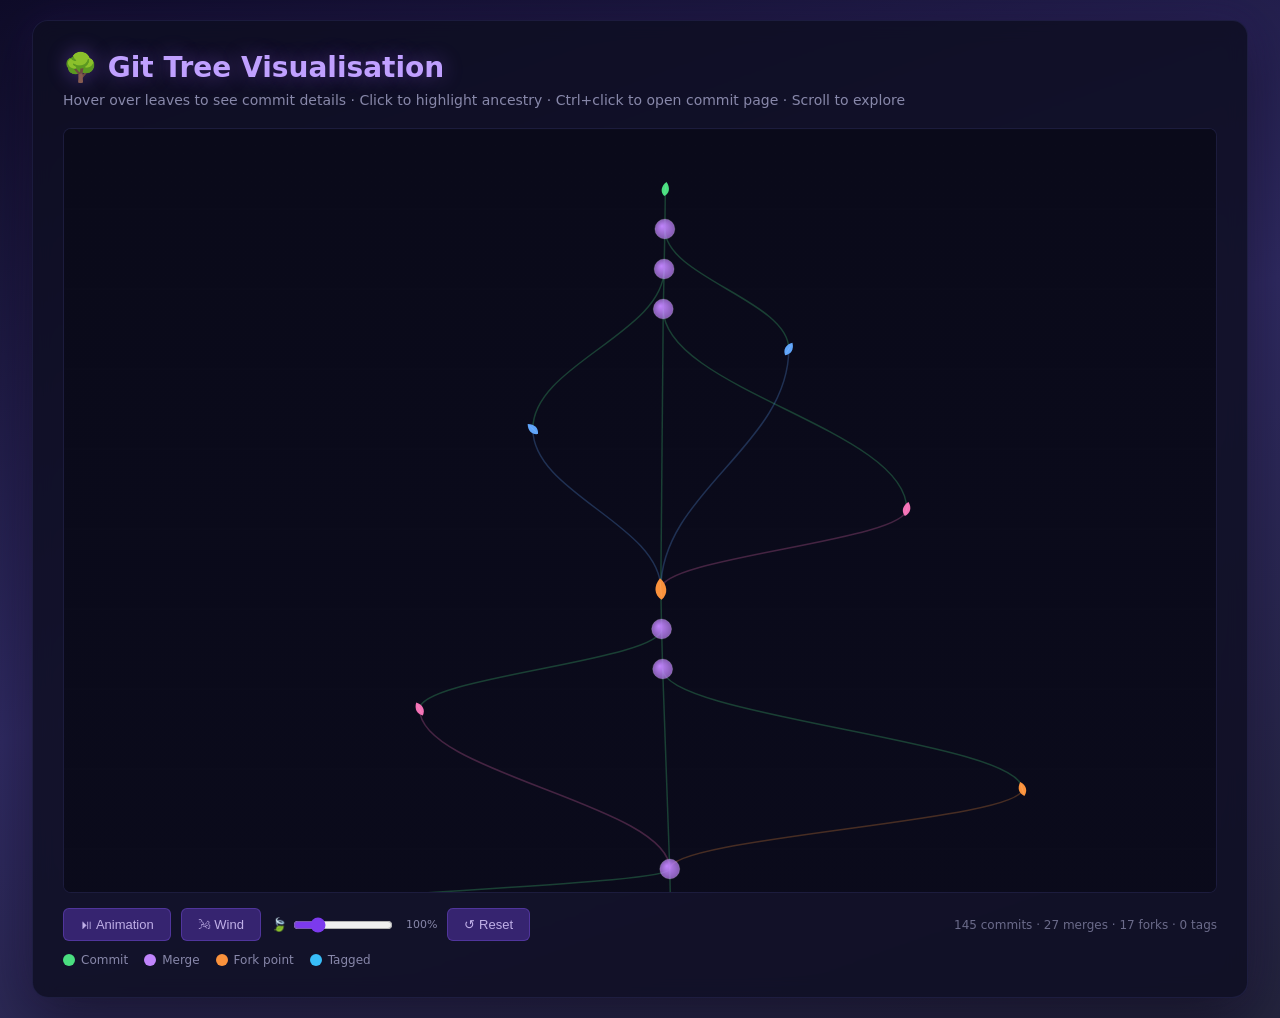
==== commit 2c01e5ea: "deps(deps): bump XAOSTECH/dev-control Bumps [XAOSTECH/dev-control](https://github.com/xaostech/dev-c" ====
--- a/.github/tree-viz/git-tree.html
+++ b/.github/tree-viz/git-tree.html
@@ -179,7 +179,7 @@
         <p class="info">Hover over leaves to see commit details · Click to highlight ancestry · Ctrl+click to open commit page · Scroll to explore</p>
 
         <div class="canvas-viewport" id="viewport">
-            <canvas id="treeCanvas" width="14080" height="10580"></canvas>
+            <canvas id="treeCanvas" width="13960" height="10420"></canvas>
         </div>
 
         <div class="controls">
@@ -214,73 +214,10 @@
     "repository": "NucleiTaxa",
     "current_branch": "main",
     "repo_url": "https://github.com/XAOSTECH/NucleiTaxa",
-    "generated": "2026-04-27T03:29:28Z",
+    "generated": "2026-04-20T03:22:00Z",
     "max_commits": 500
   },
   "commits": [
-    {
-      "sha": "8b4ada66db8052ad129b9caed45a054bc9fb64c3",
-      "short": "8b4ada6",
-      "parents": "06611bc4a2fdcd0a7e358754fea4e74a6614bc07 65a94b5cf323e6d242012950b7185e0549c5fd6d",
-      "author": "github-actions[bot]",
-      "email": "41898282+github-actions[bot]@users.noreply.github.com",
-      "date": "2026-04-26T16:22:46Z",
-      "timestamp": 1777220566,
-      "subject": "Merge pull request #22 from XAOSTECH/dependabot/github_actions/XAOSTECH/dev-control-9f305c1cb523dc7d832e58ac8af47c5ef5dba080",
-      "refs": "HEAD -> main, origin/main",
-      "position": {
-        "x": 600,
-        "y": 60,
-        "lane": 0,
-        "radius": 10,
-        "depth": 0,
-        "is_trunk": true,
-        "is_merge": true,
-        "is_fork": false
-      }
-    },
-    {
-      "sha": "65a94b5cf323e6d242012950b7185e0549c5fd6d",
-      "short": "65a94b5",
-      "parents": "06611bc4a2fdcd0a7e358754fea4e74a6614bc07",
-      "author": "dependabot[bot]",
-      "email": "49699333+dependabot[bot]@users.noreply.github.com",
-      "date": "2026-04-26T16:22:29Z",
-      "timestamp": 1777220549,
-      "subject": "deps(deps): bump XAOSTECH/dev-control",
-      "refs": "",
-      "position": {
-        "x": 720,
-        "y": 100,
-        "lane": 1,
-        "radius": 6,
-        "depth": 1,
-        "is_trunk": false,
-        "is_merge": false,
-        "is_fork": false
-      }
-    },
-    {
-      "sha": "06611bc4a2fdcd0a7e358754fea4e74a6614bc07",
-      "short": "06611bc",
-      "parents": "e55819404cbd61c9c9fb7d485c2bc959acaa6da0",
-      "author": "xaos-bot",
-      "email": "262248812+xaos-bot@users.noreply.github.com",
-      "date": "2026-04-20T03:22:00Z",
-      "timestamp": 1776655320,
-      "subject": "chore: update git tree visualisation",
-      "refs": "",
-      "position": {
-        "x": 600,
-        "y": 180,
-        "lane": 0,
-        "radius": 9,
-        "depth": 2,
-        "is_trunk": true,
-        "is_merge": false,
-        "is_fork": true
-      }
-    },
     {
       "sha": "e55819404cbd61c9c9fb7d485c2bc959acaa6da0",
       "short": "e558194",
@@ -290,13 +227,13 @@
       "date": "2026-04-13T03:21:18Z",
       "timestamp": 1776050478,
       "subject": "chore: update git tree visualisation",
-      "refs": "",
+      "refs": "HEAD -> main, origin/main",
       "position": {
         "x": 600,
-        "y": 220,
+        "y": 60,
         "lane": 0,
         "radius": 6,
-        "depth": 3,
+        "depth": 0,
         "is_trunk": true,
         "is_merge": false,
         "is_fork": false
@@ -314,10 +251,10 @@
       "refs": "",
       "position": {
         "x": 600,
-        "y": 260,
+        "y": 100,
         "lane": 0,
         "radius": 10,
-        "depth": 4,
+        "depth": 1,
         "is_trunk": true,
         "is_merge": true,
         "is_fork": false
@@ -335,10 +272,10 @@
       "refs": "",
       "position": {
         "x": 600,
-        "y": 300,
+        "y": 140,
         "lane": 0,
         "radius": 10,
-        "depth": 5,
+        "depth": 2,
         "is_trunk": true,
         "is_merge": true,
         "is_fork": false
@@ -356,10 +293,10 @@
       "refs": "",
       "position": {
         "x": 600,
-        "y": 340,
+        "y": 180,
         "lane": 0,
         "radius": 10,
-        "depth": 6,
+        "depth": 3,
         "is_trunk": true,
         "is_merge": true,
         "is_fork": false
@@ -376,11 +313,11 @@
       "subject": "deps(deps): bump XAOSTECH/dev-control",
       "refs": "",
       "position": {
-        "x": 480,
-        "y": 380,
-        "lane": -1,
-        "radius": 6,
-        "depth": 7,
+        "x": 720,
+        "y": 220,
+        "lane": 1,
+        "radius": 6,
+        "depth": 4,
         "is_trunk": false,
         "is_merge": false,
         "is_fork": false
@@ -397,11 +334,11 @@
       "subject": "deps(deps): bump actions/github-script from 8 to 9",
       "refs": "",
       "position": {
-        "x": 840,
-        "y": 460,
-        "lane": 2,
-        "radius": 6,
-        "depth": 8,
+        "x": 480,
+        "y": 300,
+        "lane": -1,
+        "radius": 6,
+        "depth": 5,
         "is_trunk": false,
         "is_merge": false,
         "is_fork": false
@@ -418,11 +355,11 @@
       "subject": "deps(deps): bump actions/upload-artifact from 4 to 7",
       "refs": "",
       "position": {
-        "x": 360,
-        "y": 540,
-        "lane": -2,
-        "radius": 6,
-        "depth": 9,
+        "x": 840,
+        "y": 380,
+        "lane": 2,
+        "radius": 6,
+        "depth": 6,
         "is_trunk": false,
         "is_merge": false,
         "is_fork": false
@@ -440,10 +377,10 @@
       "refs": "",
       "position": {
         "x": 600,
-        "y": 620,
+        "y": 460,
         "lane": 0,
         "radius": 9,
-        "depth": 10,
+        "depth": 7,
         "is_trunk": true,
         "is_merge": false,
         "is_fork": true
@@ -461,10 +398,10 @@
       "refs": "",
       "position": {
         "x": 600,
-        "y": 660,
+        "y": 500,
         "lane": 0,
         "radius": 10,
-        "depth": 11,
+        "depth": 8,
         "is_trunk": true,
         "is_merge": true,
         "is_fork": false
@@ -482,10 +419,10 @@
       "refs": "",
       "position": {
         "x": 600,
-        "y": 700,
+        "y": 540,
         "lane": 0,
         "radius": 10,
-        "depth": 12,
+        "depth": 9,
         "is_trunk": true,
         "is_merge": true,
         "is_fork": false
@@ -502,11 +439,11 @@
       "subject": "deps(deps): bump XAOSTECH/dev-control",
       "refs": "",
       "position": {
-        "x": 960,
-        "y": 740,
-        "lane": 3,
-        "radius": 6,
-        "depth": 13,
+        "x": 360,
+        "y": 580,
+        "lane": -2,
+        "radius": 6,
+        "depth": 10,
         "is_trunk": false,
         "is_merge": false,
         "is_fork": false
@@ -523,11 +460,11 @@
       "subject": "deps(deps): bump actions/github-script from 6 to 8",
       "refs": "",
       "position": {
-        "x": 240,
-        "y": 820,
-        "lane": -3,
-        "radius": 6,
-        "depth": 14,
+        "x": 960,
+        "y": 660,
+        "lane": 3,
+        "radius": 6,
+        "depth": 11,
         "is_trunk": false,
         "is_merge": false,
         "is_fork": false
@@ -545,10 +482,10 @@
       "refs": "",
       "position": {
         "x": 600,
-        "y": 900,
+        "y": 740,
         "lane": 0,
         "radius": 10,
-        "depth": 15,
+        "depth": 12,
         "is_trunk": true,
         "is_merge": true,
         "is_fork": true
@@ -565,11 +502,11 @@
       "subject": "chore: convert American spellings to British English",
       "refs": "",
       "position": {
-        "x": 1080,
-        "y": 940,
-        "lane": 4,
-        "radius": 6,
-        "depth": 16,
+        "x": 240,
+        "y": 780,
+        "lane": -3,
+        "radius": 6,
+        "depth": 13,
         "is_trunk": false,
         "is_merge": false,
         "is_fork": false
@@ -587,10 +524,10 @@
       "refs": "",
       "position": {
         "x": 600,
-        "y": 1020,
+        "y": 860,
         "lane": 0,
         "radius": 9,
-        "depth": 17,
+        "depth": 14,
         "is_trunk": true,
         "is_merge": false,
         "is_fork": true
@@ -608,10 +545,10 @@
       "refs": "",
       "position": {
         "x": 600,
-        "y": 1060,
+        "y": 900,
         "lane": 0,
         "radius": 10,
-        "depth": 18,
+        "depth": 15,
         "is_trunk": true,
         "is_merge": true,
         "is_fork": false
@@ -628,11 +565,11 @@
       "subject": "deps(deps): bump actions/create-github-app-token from 2 to 3",
       "refs": "",
       "position": {
-        "x": 120,
-        "y": 1100,
-        "lane": -4,
-        "radius": 6,
-        "depth": 19,
+        "x": 1080,
+        "y": 940,
+        "lane": 4,
+        "radius": 6,
+        "depth": 16,
         "is_trunk": false,
         "is_merge": false,
         "is_fork": false
@@ -650,10 +587,10 @@
       "refs": "",
       "position": {
         "x": 600,
-        "y": 1180,
+        "y": 1020,
         "lane": 0,
         "radius": 9,
-        "depth": 20,
+        "depth": 17,
         "is_trunk": true,
         "is_merge": false,
         "is_fork": true
@@ -671,10 +608,10 @@
       "refs": "",
       "position": {
         "x": 600,
-        "y": 1220,
+        "y": 1060,
         "lane": 0,
         "radius": 6,
-        "depth": 21,
+        "depth": 18,
         "is_trunk": true,
         "is_merge": false,
         "is_fork": false
@@ -692,10 +629,10 @@
       "refs": "",
       "position": {
         "x": 600,
-        "y": 1260,
+        "y": 1100,
         "lane": 0,
         "radius": 10,
-        "depth": 22,
+        "depth": 19,
         "is_trunk": true,
         "is_merge": true,
         "is_fork": false
@@ -712,11 +649,11 @@
       "subject": "deps(deps): bump actions/upload-artifact from 4 to 7",
       "refs": "",
       "position": {
-        "x": 1200,
-        "y": 1300,
-        "lane": 5,
-        "radius": 6,
-        "depth": 23,
+        "x": 120,
+        "y": 1140,
+        "lane": -4,
+        "radius": 6,
+        "depth": 20,
         "is_trunk": false,
         "is_merge": false,
         "is_fork": false
@@ -734,10 +671,10 @@
       "refs": "",
       "position": {
         "x": 600,
-        "y": 1380,
+        "y": 1220,
         "lane": 0,
         "radius": 10,
-        "depth": 24,
+        "depth": 21,
         "is_trunk": true,
         "is_merge": true,
         "is_fork": false
@@ -754,11 +691,11 @@
       "subject": "deps(deps): bump actions/create-github-app-token from 2 to 3",
       "refs": "",
       "position": {
-        "x": 0,
-        "y": 1420,
-        "lane": -5,
-        "radius": 6,
-        "depth": 25,
+        "x": 1200,
+        "y": 1260,
+        "lane": 5,
+        "radius": 6,
+        "depth": 22,
         "is_trunk": false,
         "is_merge": false,
         "is_fork": false
@@ -776,10 +713,10 @@
       "refs": "",
       "position": {
         "x": 600,
-        "y": 1500,
+        "y": 1340,
         "lane": 0,
         "radius": 9,
-        "depth": 26,
+        "depth": 23,
         "is_trunk": true,
         "is_merge": false,
         "is_fork": true
@@ -797,10 +734,10 @@
       "refs": "",
       "position": {
         "x": 600,
-        "y": 1540,
+        "y": 1380,
         "lane": 0,
         "radius": 6,
-        "depth": 27,
+        "depth": 24,
         "is_trunk": true,
         "is_merge": false,
         "is_fork": false
@@ -818,10 +755,10 @@
       "refs": "",
       "position": {
         "x": 600,
-        "y": 1580,
+        "y": 1420,
         "lane": 0,
         "radius": 6,
-        "depth": 28,
+        "depth": 25,
         "is_trunk": true,
         "is_merge": false,
         "is_fork": false
@@ -839,10 +776,10 @@
       "refs": "",
       "position": {
         "x": 600,
-        "y": 1620,
+        "y": 1460,
         "lane": 0,
         "radius": 6,
-        "depth": 29,
+        "depth": 26,
         "is_trunk": true,
         "is_merge": false,
         "is_fork": false
@@ -860,10 +797,10 @@
       "refs": "",
       "position": {
         "x": 600,
-        "y": 1660,
+        "y": 1500,
         "lane": 0,
         "radius": 10,
-        "depth": 30,
+        "depth": 27,
         "is_trunk": true,
         "is_merge": true,
         "is_fork": false
@@ -880,11 +817,11 @@
       "subject": "Merge pull request #9 from xaoscience/short-term-vsearch-cuda",
       "refs": "origin/Main.bak",
       "position": {
-        "x": 1320,
-        "y": 1700,
-        "lane": 6,
+        "x": 0,
+        "y": 1540,
+        "lane": -5,
         "radius": 10,
-        "depth": 31,
+        "depth": 28,
         "is_trunk": false,
         "is_merge": true,
         "is_fork": false
@@ -901,11 +838,11 @@
       "subject": "docs: Add Phase 1 GPU implementation guide and validation checklist",
       "refs": "",
       "position": {
-        "x": -120,
-        "y": 1780,
-        "lane": -6,
-        "radius": 6,
-        "depth": 32,
+        "x": 1320,
+        "y": 1620,
+        "lane": 6,
+        "radius": 6,
+        "depth": 29,
         "is_trunk": false,
         "is_merge": false,
         "is_fork": false
@@ -922,11 +859,11 @@
       "subject": "docs: Add Phase 1 GPU implementation guide and validation checklist",
       "refs": "",
       "position": {
-        "x": 1440,
-        "y": 1860,
-        "lane": 7,
-        "radius": 6,
-        "depth": 33,
+        "x": -120,
+        "y": 1700,
+        "lane": -6,
+        "radius": 6,
+        "depth": 30,
         "is_trunk": false,
         "is_merge": false,
         "is_fork": false
@@ -943,11 +880,11 @@
       "subject": "feat: Add comprehensive CPU vs GPU benchmark test suite",
       "refs": "",
       "position": {
-        "x": -240,
-        "y": 1940,
-        "lane": -7,
-        "radius": 6,
-        "depth": 34,
+        "x": 1440,
+        "y": 1780,
+        "lane": 7,
+        "radius": 6,
+        "depth": 31,
         "is_trunk": false,
         "is_merge": false,
         "is_fork": false
@@ -964,11 +901,11 @@
       "subject": "feat: Add comprehensive CPU vs GPU benchmark test suite",
       "refs": "",
       "position": {
-        "x": 1560,
-        "y": 2020,
-        "lane": 8,
-        "radius": 6,
-        "depth": 35,
+        "x": -240,
+        "y": 1860,
+        "lane": -7,
+        "radius": 6,
+        "depth": 32,
         "is_trunk": false,
         "is_merge": false,
         "is_fork": false
@@ -985,11 +922,11 @@
       "subject": "feat: Add CUDA GPU acceleration support to chimera detection stage",
       "refs": "",
       "position": {
-        "x": -360,
-        "y": 2100,
-        "lane": -8,
-        "radius": 6,
-        "depth": 36,
+        "x": 1560,
+        "y": 1940,
+        "lane": 8,
+        "radius": 6,
+        "depth": 33,
         "is_trunk": false,
         "is_merge": false,
         "is_fork": false
@@ -1006,11 +943,11 @@
       "subject": "feat: Add CUDA GPU acceleration support to chimera detection stage",
       "refs": "",
       "position": {
-        "x": 1680,
-        "y": 2180,
-        "lane": 9,
-        "radius": 6,
-        "depth": 37,
+        "x": -360,
+        "y": 2020,
+        "lane": -8,
+        "radius": 6,
+        "depth": 34,
         "is_trunk": false,
         "is_merge": false,
         "is_fork": false
@@ -1027,11 +964,11 @@
       "subject": "feat: Update CLI orchestrator with CUDA flag support and enhanced logging",
       "refs": "",
       "position": {
-        "x": -480,
-        "y": 2260,
-        "lane": -9,
-        "radius": 6,
-        "depth": 38,
+        "x": 1680,
+        "y": 2100,
+        "lane": 9,
+        "radius": 6,
+        "depth": 35,
         "is_trunk": false,
         "is_merge": false,
         "is_fork": false
@@ -1048,11 +985,11 @@
       "subject": "feat: Update CLI orchestrator with CUDA flag support and enhanced logging",
       "refs": "",
       "position": {
-        "x": 1800,
-        "y": 2340,
-        "lane": 10,
-        "radius": 6,
-        "depth": 39,
+        "x": -480,
+        "y": 2180,
+        "lane": -9,
+        "radius": 6,
+        "depth": 36,
         "is_trunk": false,
         "is_merge": false,
         "is_fork": false
@@ -1070,10 +1007,10 @@
       "refs": "",
       "position": {
         "x": 600,
-        "y": 2420,
+        "y": 2260,
         "lane": 0,
         "radius": 10,
-        "depth": 40,
+        "depth": 37,
         "is_trunk": true,
         "is_merge": true,
         "is_fork": true
@@ -1090,11 +1027,11 @@
       "subject": "Merge pull request #8 from xaoscience/cuda-expansion",
       "refs": "",
       "position": {
-        "x": -600,
-        "y": 2460,
-        "lane": -10,
+        "x": 1800,
+        "y": 2300,
+        "lane": 10,
         "radius": 10,
-        "depth": 41,
+        "depth": 38,
         "is_trunk": false,
         "is_merge": true,
         "is_fork": true
@@ -1111,11 +1048,11 @@
       "subject": "docs: Update README with CUDA acceleration options and GPU performance",
       "refs": "",
       "position": {
-        "x": 1920,
-        "y": 2540,
-        "lane": 11,
-        "radius": 6,
-        "depth": 42,
+        "x": -600,
+        "y": 2380,
+        "lane": -10,
+        "radius": 6,
+        "depth": 39,
         "is_trunk": false,
         "is_merge": false,
         "is_fork": false
@@ -1132,11 +1069,11 @@
       "subject": "docs: Update README with CUDA acceleration options and GPU performance",
       "refs": "",
       "position": {
-        "x": -720,
-        "y": 2620,
-        "lane": -11,
-        "radius": 6,
-        "depth": 43,
+        "x": 1920,
+        "y": 2460,
+        "lane": 11,
+        "radius": 6,
+        "depth": 40,
         "is_trunk": false,
         "is_merge": false,
         "is_fork": false
@@ -1153,11 +1090,11 @@
       "subject": "feat: Add Dockerfile.cuda for GPU-accelerated amplicon analysis",
       "refs": "",
       "position": {
-        "x": 2040,
-        "y": 2700,
-        "lane": 12,
-        "radius": 6,
-        "depth": 44,
+        "x": -720,
+        "y": 2540,
+        "lane": -11,
+        "radius": 6,
+        "depth": 41,
         "is_trunk": false,
         "is_merge": false,
         "is_fork": false
@@ -1174,11 +1111,11 @@
       "subject": "feat: Add Dockerfile.cuda for GPU-accelerated amplicon analysis",
       "refs": "",
       "position": {
-        "x": -840,
-        "y": 2780,
-        "lane": -12,
-        "radius": 6,
-        "depth": 45,
+        "x": 2040,
+        "y": 2620,
+        "lane": 12,
+        "radius": 6,
+        "depth": 42,
         "is_trunk": false,
         "is_merge": false,
         "is_fork": false
@@ -1195,11 +1132,11 @@
       "subject": "docs: Add CUDA acceleration guide for GPU-enabled amplicon analysis",
       "refs": "",
       "position": {
-        "x": 2160,
-        "y": 2860,
-        "lane": 13,
-        "radius": 6,
-        "depth": 46,
+        "x": -840,
+        "y": 2700,
+        "lane": -12,
+        "radius": 6,
+        "depth": 43,
         "is_trunk": false,
         "is_merge": false,
         "is_fork": false
@@ -1216,11 +1153,11 @@
       "subject": "docs: Add CUDA acceleration guide for GPU-enabled amplicon analysis",
       "refs": "",
       "position": {
-        "x": -960,
-        "y": 2940,
-        "lane": -13,
-        "radius": 6,
-        "depth": 47,
+        "x": 2160,
+        "y": 2780,
+        "lane": 13,
+        "radius": 6,
+        "depth": 44,
         "is_trunk": false,
         "is_merge": false,
         "is_fork": false
@@ -1238,10 +1175,10 @@
       "refs": "",
       "position": {
         "x": 600,
-        "y": 3020,
+        "y": 2860,
         "lane": 0,
         "radius": 9,
-        "depth": 48,
+        "depth": 45,
         "is_trunk": true,
         "is_merge": false,
         "is_fork": true
@@ -1258,11 +1195,11 @@
       "subject": "adapt container",
       "refs": "",
       "position": {
-        "x": 2280,
-        "y": 3060,
-        "lane": 14,
+        "x": -960,
+        "y": 2900,
+        "lane": -13,
         "radius": 9,
-        "depth": 49,
+        "depth": 46,
         "is_trunk": false,
         "is_merge": false,
         "is_fork": true
@@ -1280,10 +1217,10 @@
       "refs": "",
       "position": {
         "x": 600,
-        "y": 3140,
+        "y": 2980,
         "lane": 0,
         "radius": 6,
-        "depth": 50,
+        "depth": 47,
         "is_trunk": true,
         "is_merge": false,
         "is_fork": false
@@ -1300,11 +1237,11 @@
       "subject": "chore: Update status badge to experimental and license to GPL3",
       "refs": "",
       "position": {
-        "x": -1080,
-        "y": 3180,
-        "lane": -14,
-        "radius": 6,
-        "depth": 51,
+        "x": 2280,
+        "y": 3020,
+        "lane": 14,
+        "radius": 6,
+        "depth": 48,
         "is_trunk": false,
         "is_merge": false,
         "is_fork": false
@@ -1322,10 +1259,10 @@
       "refs": "",
       "position": {
         "x": 600,
-        "y": 3260,
+        "y": 3100,
         "lane": 0,
         "radius": 6,
-        "depth": 52,
+        "depth": 49,
         "is_trunk": true,
         "is_merge": false,
         "is_fork": false
@@ -1342,11 +1279,11 @@
       "subject": "cleanup: Remove all legacy documentation and example data",
       "refs": "",
       "position": {
-        "x": 2400,
-        "y": 3300,
-        "lane": 15,
-        "radius": 6,
-        "depth": 53,
+        "x": -1080,
+        "y": 3140,
+        "lane": -14,
+        "radius": 6,
+        "depth": 50,
         "is_trunk": false,
         "is_merge": false,
         "is_fork": false
@@ -1364,10 +1301,10 @@
       "refs": "",
       "position": {
         "x": 600,
-        "y": 3380,
+        "y": 3220,
         "lane": 0,
         "radius": 6,
-        "depth": 54,
+        "depth": 51,
         "is_trunk": true,
         "is_merge": false,
         "is_fork": false
@@ -1384,11 +1321,11 @@
       "subject": "manual cleanup",
       "refs": "",
       "position": {
-        "x": -1200,
-        "y": 3420,
-        "lane": -15,
-        "radius": 6,
-        "depth": 55,
+        "x": 2400,
+        "y": 3260,
+        "lane": 15,
+        "radius": 6,
+        "depth": 52,
         "is_trunk": false,
         "is_merge": false,
         "is_fork": false
@@ -1406,10 +1343,10 @@
       "refs": "",
       "position": {
         "x": 600,
-        "y": 3500,
+        "y": 3340,
         "lane": 0,
         "radius": 10,
-        "depth": 56,
+        "depth": 53,
         "is_trunk": true,
         "is_merge": true,
         "is_fork": false
@@ -1426,11 +1363,11 @@
       "subject": "Merge pull request #7 from xaoscience/cleanup-refactor",
       "refs": "",
       "position": {
-        "x": 2520,
-        "y": 3540,
-        "lane": 16,
+        "x": -1200,
+        "y": 3380,
+        "lane": -15,
         "radius": 10,
-        "depth": 57,
+        "depth": 54,
         "is_trunk": false,
         "is_merge": true,
         "is_fork": false
@@ -1447,11 +1384,11 @@
       "subject": "cleanup: Remove legacy Python/R code and old infrastructure",
       "refs": "",
       "position": {
-        "x": -1320,
-        "y": 3620,
-        "lane": -16,
-        "radius": 6,
-        "depth": 58,
+        "x": 2520,
+        "y": 3460,
+        "lane": 16,
+        "radius": 6,
+        "depth": 55,
         "is_trunk": false,
         "is_merge": false,
         "is_fork": false
@@ -1468,11 +1405,11 @@
       "subject": "cleanup: Remove legacy Python/R code and old infrastructure",
       "refs": "",
       "position": {
-        "x": 2640,
-        "y": 3700,
-        "lane": 17,
-        "radius": 6,
-        "depth": 59,
+        "x": -1320,
+        "y": 3540,
+        "lane": -16,
+        "radius": 6,
+        "depth": 56,
         "is_trunk": false,
         "is_merge": false,
         "is_fork": false
@@ -1489,11 +1426,11 @@
       "subject": "cleanup: Remove legacy Python infrastructure",
       "refs": "",
       "position": {
-        "x": -1440,
-        "y": 3780,
-        "lane": -17,
-        "radius": 6,
-        "depth": 60,
+        "x": 2640,
+        "y": 3620,
+        "lane": 17,
+        "radius": 6,
+        "depth": 57,
         "is_trunk": false,
         "is_merge": false,
         "is_fork": false
@@ -1510,11 +1447,11 @@
       "subject": "cleanup: Remove legacy Python infrastructure",
       "refs": "",
       "position": {
-        "x": 2760,
-        "y": 3860,
-        "lane": 18,
-        "radius": 6,
-        "depth": 61,
+        "x": -1440,
+        "y": 3700,
+        "lane": -17,
+        "radius": 6,
+        "depth": 58,
         "is_trunk": false,
         "is_merge": false,
         "is_fork": false
@@ -1531,11 +1468,11 @@
       "subject": "cleanup: Remove redundant documentation",
       "refs": "",
       "position": {
-        "x": -1560,
-        "y": 3940,
-        "lane": -18,
-        "radius": 6,
-        "depth": 62,
+        "x": 2760,
+        "y": 3780,
+        "lane": 18,
+        "radius": 6,
+        "depth": 59,
         "is_trunk": false,
         "is_merge": false,
         "is_fork": false
@@ -1552,11 +1489,11 @@
       "subject": "cleanup: Remove redundant documentation",
       "refs": "",
       "position": {
-        "x": 2880,
-        "y": 4020,
-        "lane": 19,
-        "radius": 6,
-        "depth": 63,
+        "x": -1560,
+        "y": 3860,
+        "lane": -18,
+        "radius": 6,
+        "depth": 60,
         "is_trunk": false,
         "is_merge": false,
         "is_fork": false
@@ -1573,11 +1510,11 @@
       "subject": "refactor: Reorganize project structure and consolidate documentation",
       "refs": "",
       "position": {
-        "x": -1680,
-        "y": 4100,
-        "lane": -19,
-        "radius": 6,
-        "depth": 64,
+        "x": 2880,
+        "y": 3940,
+        "lane": 19,
+        "radius": 6,
+        "depth": 61,
         "is_trunk": false,
         "is_merge": false,
         "is_fork": false
@@ -1594,11 +1531,11 @@
       "subject": "refactor: Reorganize project structure and consolidate documentation",
       "refs": "",
       "position": {
-        "x": 3000,
-        "y": 4180,
-        "lane": 20,
-        "radius": 6,
-        "depth": 65,
+        "x": -1680,
+        "y": 4020,
+        "lane": -19,
+        "radius": 6,
+        "depth": 62,
         "is_trunk": false,
         "is_merge": false,
         "is_fork": false
@@ -1616,10 +1553,10 @@
       "refs": "",
       "position": {
         "x": 600,
-        "y": 4260,
+        "y": 4100,
         "lane": 0,
         "radius": 10,
-        "depth": 66,
+        "depth": 63,
         "is_trunk": true,
         "is_merge": true,
         "is_fork": true
@@ -1636,11 +1573,11 @@
       "subject": "Merge pull request #6 from xaoscience/bash-refactor",
       "refs": "",
       "position": {
-        "x": -1800,
-        "y": 4300,
-        "lane": -20,
+        "x": 3000,
+        "y": 4140,
+        "lane": 20,
         "radius": 10,
-        "depth": 67,
+        "depth": 64,
         "is_trunk": false,
         "is_merge": true,
         "is_fork": true
@@ -1657,11 +1594,11 @@
       "subject": "Bash-Refactor: System architecture documentation",
       "refs": "",
       "position": {
-        "x": 3120,
-        "y": 4380,
-        "lane": 21,
-        "radius": 6,
-        "depth": 68,
+        "x": -1800,
+        "y": 4220,
+        "lane": -20,
+        "radius": 6,
+        "depth": 65,
         "is_trunk": false,
         "is_merge": false,
         "is_fork": false
@@ -1678,11 +1615,11 @@
       "subject": "Bash-Refactor: System architecture documentation",
       "refs": "",
       "position": {
-        "x": -1920,
-        "y": 4460,
-        "lane": -21,
-        "radius": 6,
-        "depth": 69,
+        "x": 3120,
+        "y": 4300,
+        "lane": 21,
+        "radius": 6,
+        "depth": 66,
         "is_trunk": false,
         "is_merge": false,
         "is_fork": false
@@ -1699,11 +1636,11 @@
       "subject": "Bash-Refactor: Implementation summary & delivery report",
       "refs": "",
       "position": {
-        "x": 3240,
-        "y": 4540,
-        "lane": 22,
-        "radius": 6,
-        "depth": 70,
+        "x": -1920,
+        "y": 4380,
+        "lane": -21,
+        "radius": 6,
+        "depth": 67,
         "is_trunk": false,
         "is_merge": false,
         "is_fork": false
@@ -1720,11 +1657,11 @@
       "subject": "Bash-Refactor: Implementation summary & delivery report",
       "refs": "",
       "position": {
-        "x": -2040,
-        "y": 4620,
-        "lane": -22,
-        "radius": 6,
-        "depth": 71,
+        "x": 3240,
+        "y": 4460,
+        "lane": 22,
+        "radius": 6,
+        "depth": 68,
         "is_trunk": false,
         "is_merge": false,
         "is_fork": false
@@ -1741,11 +1678,11 @@
       "subject": "Bash-Refactor: Quick reference guide with copy-paste recipes",
       "refs": "",
       "position": {
-        "x": 3360,
-        "y": 4700,
-        "lane": 23,
-        "radius": 6,
-        "depth": 72,
+        "x": -2040,
+        "y": 4540,
+        "lane": -22,
+        "radius": 6,
+        "depth": 69,
         "is_trunk": false,
         "is_merge": false,
         "is_fork": false
@@ -1762,11 +1699,11 @@
       "subject": "Bash-Refactor: Quick reference guide with copy-paste recipes",
       "refs": "",
       "position": {
-        "x": -2160,
-        "y": 4780,
-        "lane": -23,
-        "radius": 6,
-        "depth": 73,
+        "x": 3360,
+        "y": 4620,
+        "lane": 23,
+        "radius": 6,
+        "depth": 70,
         "is_trunk": false,
         "is_merge": false,
         "is_fork": false
@@ -1783,11 +1720,11 @@
       "subject": "Bash-Refactor: Complete documentation with execution guide",
       "refs": "",
       "position": {
-        "x": 3480,
-        "y": 4860,
-        "lane": 24,
-        "radius": 6,
-        "depth": 74,
+        "x": -2160,
+        "y": 4700,
+        "lane": -23,
+        "radius": 6,
+        "depth": 71,
         "is_trunk": false,
         "is_merge": false,
         "is_fork": false
@@ -1804,11 +1741,11 @@
       "subject": "Bash-Refactor: Complete documentation with execution guide",
       "refs": "",
       "position": {
-        "x": -2280,
-        "y": 4940,
-        "lane": -24,
-        "radius": 6,
-        "depth": 75,
+        "x": 3480,
+        "y": 4780,
+        "lane": 24,
+        "radius": 6,
+        "depth": 72,
         "is_trunk": false,
         "is_merge": false,
         "is_fork": false
@@ -1825,11 +1762,11 @@
       "subject": "Bash-Refactor: Test suite for pipeline validation",
       "refs": "",
       "position": {
-        "x": 3600,
-        "y": 5020,
-        "lane": 25,
-        "radius": 6,
-        "depth": 76,
+        "x": -2280,
+        "y": 4860,
+        "lane": -24,
+        "radius": 6,
+        "depth": 73,
         "is_trunk": false,
         "is_merge": false,
         "is_fork": false
@@ -1846,11 +1783,11 @@
       "subject": "Bash-Refactor: Test suite for pipeline validation",
       "refs": "",
       "position": {
-        "x": -2400,
-        "y": 5100,
-        "lane": -25,
-        "radius": 6,
-        "depth": 77,
+        "x": 3600,
+        "y": 4940,
+        "lane": 25,
+        "radius": 6,
+        "depth": 74,
         "is_trunk": false,
         "is_merge": false,
         "is_fork": false
@@ -1867,11 +1804,11 @@
       "subject": "Bash-Refactor: Pipeline Stage 06 - Krona visualization (final stage)",
       "refs": "",
       "position": {
-        "x": 3720,
-        "y": 5180,
-        "lane": 26,
-        "radius": 6,
-        "depth": 78,
+        "x": -2400,
+        "y": 5020,
+        "lane": -25,
+        "radius": 6,
+        "depth": 75,
         "is_trunk": false,
         "is_merge": false,
         "is_fork": false
@@ -1888,11 +1825,11 @@
       "subject": "Bash-Refactor: Pipeline Stage 06 - Krona visualization (final stage)",
       "refs": "",
       "position": {
-        "x": -2520,
-        "y": 5260,
-        "lane": -26,
-        "radius": 6,
-        "depth": 79,
+        "x": 3720,
+        "y": 5100,
+        "lane": 26,
+        "radius": 6,
+        "depth": 76,
         "is_trunk": false,
         "is_merge": false,
         "is_fork": false
@@ -1909,11 +1846,11 @@
       "subject": "Bash-Refactor: Pipeline Stage 05 - FastTree phylogenetic inference",
       "refs": "",
       "position": {
-        "x": 3840,
-        "y": 5340,
-        "lane": 27,
-        "radius": 6,
-        "depth": 80,
+        "x": -2520,
+        "y": 5180,
+        "lane": -26,
+        "radius": 6,
+        "depth": 77,
         "is_trunk": false,
         "is_merge": false,
         "is_fork": false
@@ -1930,11 +1867,11 @@
       "subject": "Bash-Refactor: Pipeline Stage 05 - FastTree phylogenetic inference",
       "refs": "",
       "position": {
-        "x": -2640,
-        "y": 5420,
-        "lane": -27,
-        "radius": 6,
-        "depth": 81,
+        "x": 3840,
+        "y": 5260,
+        "lane": 27,
+        "radius": 6,
+        "depth": 78,
         "is_trunk": false,
         "is_merge": false,
         "is_fork": false
@@ -1951,11 +1888,11 @@
       "subject": "Bash-Refactor: Pipeline Stage 04 - RDP Classifier taxonomy",
       "refs": "",
       "position": {
-        "x": 3960,
-        "y": 5500,
-        "lane": 28,
-        "radius": 6,
-        "depth": 82,
+        "x": -2640,
+        "y": 5340,
+        "lane": -27,
+        "radius": 6,
+        "depth": 79,
         "is_trunk": false,
         "is_merge": false,
         "is_fork": false
@@ -1972,11 +1909,11 @@
       "subject": "Bash-Refactor: Pipeline Stage 04 - RDP Classifier taxonomy",
       "refs": "",
       "position": {
-        "x": -2760,
-        "y": 5580,
-        "lane": -28,
-        "radius": 6,
-        "depth": 83,
+        "x": 3960,
+        "y": 5420,
+        "lane": 28,
+        "radius": 6,
+        "depth": 80,
         "is_trunk": false,
         "is_merge": false,
         "is_fork": false
@@ -1993,11 +1930,11 @@
       "subject": "Bash-Refactor: Pipeline Stage 03 - Chimera detection (VSEARCH UCHIME)",
       "refs": "",
       "position": {
-        "x": 4080,
-        "y": 5660,
-        "lane": 29,
-        "radius": 6,
-        "depth": 84,
+        "x": -2760,
+        "y": 5500,
+        "lane": -28,
+        "radius": 6,
+        "depth": 81,
         "is_trunk": false,
         "is_merge": false,
         "is_fork": false
@@ -2014,11 +1951,11 @@
       "subject": "Bash-Refactor: Pipeline Stage 03 - Chimera detection (VSEARCH UCHIME)",
       "refs": "",
       "position": {
-        "x": -2880,
-        "y": 5740,
-        "lane": -29,
-        "radius": 6,
-        "depth": 85,
+        "x": 4080,
+        "y": 5580,
+        "lane": 29,
+        "radius": 6,
+        "depth": 82,
         "is_trunk": false,
         "is_merge": false,
         "is_fork": false
@@ -2035,11 +1972,11 @@
       "subject": "Bash-Refactor: Pipeline Stage 02 - DADA2 denoising",
       "refs": "",
       "position": {
-        "x": 4200,
-        "y": 5820,
-        "lane": 30,
-        "radius": 6,
-        "depth": 86,
+        "x": -2880,
+        "y": 5660,
+        "lane": -29,
+        "radius": 6,
+        "depth": 83,
         "is_trunk": false,
         "is_merge": false,
         "is_fork": false
@@ -2056,11 +1993,11 @@
       "subject": "Bash-Refactor: Pipeline Stage 02 - DADA2 denoising",
       "refs": "",
       "position": {
-        "x": -3000,
-        "y": 5900,
-        "lane": -30,
-        "radius": 6,
-        "depth": 87,
+        "x": 4200,
+        "y": 5740,
+        "lane": 30,
+        "radius": 6,
+        "depth": 84,
         "is_trunk": false,
         "is_merge": false,
         "is_fork": false
@@ -2077,11 +2014,11 @@
       "subject": "Bash-Refactor: Pipeline Stage 01 - Preprocess (QC, trim, filter)",
       "refs": "",
       "position": {
-        "x": 4320,
-        "y": 5980,
-        "lane": 31,
-        "radius": 6,
-        "depth": 88,
+        "x": -3000,
+        "y": 5820,
+        "lane": -30,
+        "radius": 6,
+        "depth": 85,
         "is_trunk": false,
         "is_merge": false,
         "is_fork": false
@@ -2098,11 +2035,11 @@
       "subject": "Bash-Refactor: Pipeline Stage 01 - Preprocess (QC, trim, filter)",
       "refs": "",
       "position": {
-        "x": -3120,
-        "y": 6060,
-        "lane": -31,
-        "radius": 6,
-        "depth": 89,
+        "x": 4320,
+        "y": 5900,
+        "lane": 31,
+        "radius": 6,
+        "depth": 86,
         "is_trunk": false,
         "is_merge": false,
         "is_fork": false
@@ -2119,11 +2056,11 @@
       "subject": "Bash-Refactor: Dashboard JavaScript (real-time updates)",
       "refs": "",
       "position": {
-        "x": 4440,
-        "y": 6140,
-        "lane": 32,
-        "radius": 6,
-        "depth": 90,
+        "x": -3120,
+        "y": 5980,
+        "lane": -31,
+        "radius": 6,
+        "depth": 87,
         "is_trunk": false,
         "is_merge": false,
         "is_fork": false
@@ -2140,11 +2077,11 @@
       "subject": "Bash-Refactor: Dashboard JavaScript (real-time updates)",
       "refs": "",
       "position": {
-        "x": -3240,
-        "y": 6220,
-        "lane": -32,
-        "radius": 6,
-        "depth": 91,
+        "x": 4440,
+        "y": 6060,
+        "lane": 32,
+        "radius": 6,
+        "depth": 88,
         "is_trunk": false,
         "is_merge": false,
         "is_fork": false
@@ -2161,11 +2098,11 @@
       "subject": "Bash-Refactor: Dashboard CSS styling",
       "refs": "",
       "position": {
-        "x": 4560,
-        "y": 6300,
-        "lane": 33,
-        "radius": 6,
-        "depth": 92,
+        "x": -3240,
+        "y": 6140,
+        "lane": -32,
+        "radius": 6,
+        "depth": 89,
         "is_trunk": false,
         "is_merge": false,
         "is_fork": false
@@ -2182,11 +2119,11 @@
       "subject": "Bash-Refactor: Dashboard CSS styling",
       "refs": "",
       "position": {
-        "x": -3360,
-        "y": 6380,
-        "lane": -33,
-        "radius": 6,
-        "depth": 93,
+        "x": 4560,
+        "y": 6220,
+        "lane": 33,
+        "radius": 6,
+        "depth": 90,
         "is_trunk": false,
         "is_merge": false,
         "is_fork": false
@@ -2203,11 +2140,11 @@
       "subject": "Bash-Refactor: Web dashboard (HTML + D3/Plotly)",
       "refs": "",
       "position": {
-        "x": 4680,
-        "y": 6460,
-        "lane": 34,
-        "radius": 6,
-        "depth": 94,
+        "x": -3360,
+        "y": 6300,
+        "lane": -33,
+        "radius": 6,
+        "depth": 91,
         "is_trunk": false,
         "is_merge": false,
         "is_fork": false
@@ -2224,11 +2161,11 @@
       "subject": "Bash-Refactor: Web dashboard (HTML + D3/Plotly)",
       "refs": "",
       "position": {
-        "x": -3480,
-        "y": 6540,
-        "lane": -34,
-        "radius": 6,
-        "depth": 95,
+        "x": 4680,
+        "y": 6380,
+        "lane": 34,
+        "radius": 6,
+        "depth": 92,
         "is_trunk": false,
         "is_merge": false,
         "is_fork": false
@@ -2245,11 +2182,11 @@
       "subject": "Bash-Refactor: C++ analytics server (WebSocket, live metrics)",
       "refs": "",
       "position": {
-        "x": 4800,
-        "y": 6620,
-        "lane": 35,
-        "radius": 6,
-        "depth": 96,
+        "x": -3480,
+        "y": 6460,
+        "lane": -34,
+        "radius": 6,
+        "depth": 93,
         "is_trunk": false,
         "is_merge": false,
         "is_fork": false
@@ -2266,11 +2203,11 @@
       "subject": "Bash-Refactor: C++ analytics server (WebSocket, live metrics)",
       "refs": "",
       "position": {
-        "x": -3600,
-        "y": 6700,
-        "lane": -35,
-        "radius": 6,
-        "depth": 97,
+        "x": 4800,
+        "y": 6540,
+        "lane": 35,
+        "radius": 6,
+        "depth": 94,
         "is_trunk": false,
         "is_merge": false,
         "is_fork": false
@@ -2287,11 +2224,11 @@
       "subject": "Bash-Refactor: Main orchestrator CLI",
       "refs": "",
       "position": {
-        "x": 4920,
-        "y": 6780,
-        "lane": 36,
-        "radius": 6,
-        "depth": 98,
+        "x": -3600,
+        "y": 6620,
+        "lane": -35,
+        "radius": 6,
+        "depth": 95,
         "is_trunk": false,
         "is_merge": false,
         "is_fork": false
@@ -2308,11 +2245,11 @@
       "subject": "Bash-Refactor: Main orchestrator CLI",
       "refs": "",
       "position": {
-        "x": -3720,
-        "y": 6860,
-        "lane": -36,
-        "radius": 6,
-        "depth": 99,
+        "x": 4920,
+        "y": 6700,
+        "lane": 36,
+        "radius": 6,
+        "depth": 96,
         "is_trunk": false,
         "is_merge": false,
         "is_fork": false
@@ -2329,11 +2266,11 @@
       "subject": "Bash-Refactor: Bleeding-edge native bioinformatics pipeline (2025)",
       "refs": "",
       "position": {
-        "x": 5040,
-        "y": 6940,
-        "lane": 37,
-        "radius": 6,
-        "depth": 100,
+        "x": -3720,
+        "y": 6780,
+        "lane": -36,
+        "radius": 6,
+        "depth": 97,
         "is_trunk": false,
         "is_merge": false,
         "is_fork": false
@@ -2350,11 +2287,11 @@
       "subject": "Bash-Refactor: Bleeding-edge native bioinformatics pipeline (2025)",
       "refs": "",
       "position": {
-        "x": -3840,
-        "y": 7020,
-        "lane": -37,
-        "radius": 6,
-        "depth": 101,
+        "x": 5040,
+        "y": 6860,
+        "lane": 37,
+        "radius": 6,
+        "depth": 98,
         "is_trunk": false,
         "is_merge": false,
         "is_fork": false
@@ -2372,10 +2309,10 @@
       "refs": "",
       "position": {
         "x": 600,
-        "y": 7100,
+        "y": 6940,
         "lane": 0,
         "radius": 10,
-        "depth": 102,
+        "depth": 99,
         "is_trunk": true,
         "is_merge": true,
         "is_fork": true
@@ -2392,11 +2329,11 @@
       "subject": "Merge pull request #5 from xaoscience/refactor",
       "refs": "",
       "position": {
-        "x": 5160,
-        "y": 7140,
-        "lane": 38,
+        "x": -3840,
+        "y": 6980,
+        "lane": -37,
         "radius": 10,
-        "depth": 103,
+        "depth": 100,
         "is_trunk": false,
         "is_merge": true,
         "is_fork": true
@@ -2413,11 +2350,11 @@
       "subject": "Refactor: Branch status and validation checklist",
       "refs": "",
       "position": {
-        "x": -3960,
-        "y": 7220,
-        "lane": -38,
-        "radius": 6,
-        "depth": 104,
+        "x": 5160,
+        "y": 7060,
+        "lane": 38,
+        "radius": 6,
+        "depth": 101,
         "is_trunk": false,
         "is_merge": false,
         "is_fork": false
@@ -2434,11 +2371,11 @@
       "subject": "Refactor: Branch status and validation checklist",
       "refs": "",
       "position": {
-        "x": 5280,
-        "y": 7300,
-        "lane": 39,
-        "radius": 6,
-        "depth": 105,
+        "x": -3960,
+        "y": 7140,
+        "lane": -38,
+        "radius": 6,
+        "depth": 102,
         "is_trunk": false,
         "is_merge": false,
         "is_fork": false
@@ -2455,11 +2392,11 @@
       "subject": "Refactor: Comprehensive architecture & implementation documentation",
       "refs": "",
       "position": {
-        "x": -4080,
-        "y": 7380,
-        "lane": -39,
-        "radius": 6,
-        "depth": 106,
+        "x": 5280,
+        "y": 7220,
+        "lane": 39,
+        "radius": 6,
+        "depth": 103,
         "is_trunk": false,
         "is_merge": false,
         "is_fork": false
@@ -2476,11 +2413,11 @@
       "subject": "Refactor: Comprehensive architecture & implementation documentation",
       "refs": "",
       "position": {
-        "x": 5400,
-        "y": 7460,
-        "lane": 40,
-        "radius": 6,
-        "depth": 107,
+        "x": -4080,
+        "y": 7300,
+        "lane": -39,
+        "radius": 6,
+        "depth": 104,
         "is_trunk": false,
         "is_merge": false,
         "is_fork": false
@@ -2497,11 +2434,11 @@
       "subject": "Refactor: CLI entrypoint with modular commands",
       "refs": "",
       "position": {
-        "x": -4200,
-        "y": 7540,
-        "lane": -40,
-        "radius": 6,
-        "depth": 108,
+        "x": 5400,
+        "y": 7380,
+        "lane": 40,
+        "radius": 6,
+        "depth": 105,
         "is_trunk": false,
         "is_merge": false,
         "is_fork": false
@@ -2518,11 +2455,11 @@
       "subject": "Refactor: CLI entrypoint with modular commands",
       "refs": "",
       "position": {
-        "x": 5520,
-        "y": 7620,
-        "lane": 41,
-        "radius": 6,
-        "depth": 109,
+        "x": -4200,
+        "y": 7460,
+        "lane": -40,
+        "radius": 6,
+        "depth": 106,
         "is_trunk": false,
         "is_merge": false,
         "is_fork": false
@@ -2539,11 +2476,11 @@
       "subject": "Refactor: Phylogenetic module - neighbor-joining tree construction",
       "refs": "",
       "position": {
-        "x": -4320,
-        "y": 7700,
-        "lane": -41,
-        "radius": 6,
-        "depth": 110,
+        "x": 5520,
+        "y": 7540,
+        "lane": 41,
+        "radius": 6,
+        "depth": 107,
         "is_trunk": false,
         "is_merge": false,
         "is_fork": false
@@ -2560,11 +2497,11 @@
       "subject": "Refactor: Phylogenetic module - neighbor-joining tree construction",
       "refs": "",
       "position": {
-        "x": 5640,
-        "y": 7780,
-        "lane": 42,
-        "radius": 6,
-        "depth": 111,
+        "x": -4320,
+        "y": 7620,
+        "lane": -41,
+        "radius": 6,
+        "depth": 108,
         "is_trunk": false,
         "is_merge": false,
         "is_fork": false
@@ -2581,11 +2518,11 @@
       "subject": "Refactor: Taxonomy assignment module (k-mer, exact match methods)",
       "refs": "",
       "position": {
-        "x": -4440,
-        "y": 7860,
-        "lane": -42,
-        "radius": 6,
-        "depth": 112,
+        "x": 5640,
+        "y": 7700,
+        "lane": 42,
+        "radius": 6,
+        "depth": 109,
         "is_trunk": false,
         "is_merge": false,
         "is_fork": false
@@ -2602,11 +2539,11 @@
       "subject": "Refactor: Taxonomy assignment module (k-mer, exact match methods)",
       "refs": "",
       "position": {
-        "x": 5760,
-        "y": 7940,
-        "lane": 43,
-        "radius": 6,
-        "depth": 113,
+        "x": -4440,
+        "y": 7780,
+        "lane": -42,
+        "radius": 6,
+        "depth": 110,
         "is_trunk": false,
         "is_merge": false,
         "is_fork": false
@@ -2623,11 +2560,11 @@
       "subject": "Refactor: Denoising module - pure Python ASV inference",
       "refs": "",
       "position": {
-        "x": -4560,
-        "y": 8020,
-        "lane": -43,
-        "radius": 6,
-        "depth": 114,
+        "x": 5760,
+        "y": 7860,
+        "lane": 43,
+        "radius": 6,
+        "depth": 111,
         "is_trunk": false,
         "is_merge": false,
         "is_fork": false
@@ -2644,11 +2581,11 @@
       "subject": "Refactor: Denoising module - pure Python ASV inference",
       "refs": "",
       "position": {
-        "x": 5880,
-        "y": 8100,
-        "lane": 44,
-        "radius": 6,
-        "depth": 115,
+        "x": -4560,
+        "y": 7940,
+        "lane": -43,
+        "radius": 6,
+        "depth": 112,
         "is_trunk": false,
         "is_merge": false,
         "is_fork": false
@@ -2665,11 +2602,11 @@
       "subject": "Refactor: QC module - pure Python DADA2-inspired filtering",
       "refs": "",
       "position": {
-        "x": -4680,
-        "y": 8180,
-        "lane": -44,
-        "radius": 6,
-        "depth": 116,
+        "x": 5880,
+        "y": 8020,
+        "lane": 44,
+        "radius": 6,
+        "depth": 113,
         "is_trunk": false,
         "is_merge": false,
         "is_fork": false
@@ -2686,11 +2623,11 @@
       "subject": "Refactor: QC module - pure Python DADA2-inspired filtering",
       "refs": "",
       "position": {
-        "x": 6000,
-        "y": 8260,
-        "lane": 45,
-        "radius": 6,
-        "depth": 117,
+        "x": -4680,
+        "y": 8100,
+        "lane": -44,
+        "radius": 6,
+        "depth": 114,
         "is_trunk": false,
         "is_merge": false,
         "is_fork": false
@@ -2707,11 +2644,11 @@
       "subject": "Refactor: Safe Entrez fetching with XXE protection",
       "refs": "",
       "position": {
-        "x": -4800,
-        "y": 8340,
-        "lane": -45,
-        "radius": 6,
-        "depth": 118,
+        "x": 6000,
+        "y": 8180,
+        "lane": 45,
+        "radius": 6,
+        "depth": 115,
         "is_trunk": false,
         "is_merge": false,
         "is_fork": false
@@ -2728,11 +2665,11 @@
       "subject": "Refactor: Safe Entrez fetching with XXE protection",
       "refs": "",
       "position": {
-        "x": 6120,
-        "y": 8420,
-        "lane": 46,
-        "radius": 6,
-        "depth": 119,
+        "x": -4800,
+        "y": 8260,
+        "lane": -45,
+        "radius": 6,
+        "depth": 116,
         "is_trunk": false,
         "is_merge": false,
         "is_fork": false
@@ -2749,11 +2686,11 @@
       "subject": "Refactor: I/O module with documented bioinformatics methods",
       "refs": "",
       "position": {
-        "x": -4920,
-        "y": 8500,
-        "lane": -46,
-        "radius": 6,
-        "depth": 120,
+        "x": 6120,
+        "y": 8340,
+        "lane": 46,
+        "radius": 6,
+        "depth": 117,
         "is_trunk": false,
         "is_merge": false,
         "is_fork": false
@@ -2770,11 +2707,11 @@
       "subject": "Refactor: I/O module with documented bioinformatics methods",
       "refs": "",
       "position": {
-        "x": 6240,
-        "y": 8580,
-        "lane": 47,
-        "radius": 6,
-        "depth": 121,
+        "x": -4920,
+        "y": 8420,
+        "lane": -46,
+        "radius": 6,
+        "depth": 118,
         "is_trunk": false,
         "is_merge": false,
         "is_fork": false
@@ -2791,11 +2728,11 @@
       "subject": "Refactor: Nucleid profile configuration system (scalable)",
       "refs": "",
       "position": {
-        "x": -5040,
-        "y": 8660,
-        "lane": -47,
-        "radius": 6,
-        "depth": 122,
+        "x": 6240,
+        "y": 8500,
+        "lane": 47,
+        "radius": 6,
+        "depth": 119,
         "is_trunk": false,
         "is_merge": false,
         "is_fork": false
@@ -2812,11 +2749,11 @@
       "subject": "Refactor: Nucleid profile configuration system (scalable)",
       "refs": "",
       "position": {
-        "x": 6360,
-        "y": 8740,
-        "lane": 48,
-        "radius": 6,
-        "depth": 123,
+        "x": -5040,
+        "y": 8580,
+        "lane": -47,
+        "radius": 6,
+        "depth": 120,
         "is_trunk": false,
         "is_merge": false,
         "is_fork": false
@@ -2833,11 +2770,11 @@
       "subject": "Refactor: Core module with modular imports",
       "refs": "",
       "position": {
-        "x": -5160,
-        "y": 8820,
-        "lane": -48,
-        "radius": 6,
-        "depth": 124,
+        "x": 6360,
+        "y": 8660,
+        "lane": 48,
+        "radius": 6,
+        "depth": 121,
         "is_trunk": false,
         "is_merge": false,
         "is_fork": false
@@ -2854,11 +2791,11 @@
       "subject": "Refactor: Core module with modular imports",
       "refs": "",
       "position": {
-        "x": 6480,
-        "y": 8900,
-        "lane": 49,
-        "radius": 6,
-        "depth": 125,
+        "x": -5160,
+        "y": 8740,
+        "lane": -48,
+        "radius": 6,
+        "depth": 122,
         "is_trunk": false,
         "is_merge": false,
         "is_fork": false
@@ -2875,11 +2812,11 @@
       "subject": "Refactor: Update requirements - remove R, add defusedxml XXE fix, bump Biopython",
       "refs": "",
       "position": {
-        "x": -5280,
-        "y": 8980,
-        "lane": -49,
-        "radius": 6,
-        "depth": 126,
+        "x": 6480,
+        "y": 8820,
+        "lane": 49,
+        "radius": 6,
+        "depth": 123,
         "is_trunk": false,
         "is_merge": false,
         "is_fork": false
@@ -2896,11 +2833,11 @@
       "subject": "Refactor: Update requirements - remove R, add defusedxml XXE fix, bump Biopython",
       "refs": "",
       "position": {
-        "x": 6600,
-        "y": 9060,
-        "lane": 50,
-        "radius": 6,
-        "depth": 127,
+        "x": -5280,
+        "y": 8900,
+        "lane": -49,
+        "radius": 6,
+        "depth": 124,
         "is_trunk": false,
         "is_merge": false,
         "is_fork": false
@@ -2917,11 +2854,11 @@
       "subject": "Refactor: Setup package as installable Python application",
       "refs": "",
       "position": {
-        "x": -5400,
-        "y": 9140,
-        "lane": -50,
-        "radius": 6,
-        "depth": 128,
+        "x": 6600,
+        "y": 8980,
+        "lane": 50,
+        "radius": 6,
+        "depth": 125,
         "is_trunk": false,
         "is_merge": false,
         "is_fork": false
@@ -2938,11 +2875,11 @@
       "subject": "Refactor: Setup package as installable Python application",
       "refs": "",
       "position": {
-        "x": 6720,
-        "y": 9220,
-        "lane": 51,
-        "radius": 6,
-        "depth": 129,
+        "x": -5400,
+        "y": 9060,
+        "lane": -50,
+        "radius": 6,
+        "depth": 126,
         "is_trunk": false,
         "is_merge": false,
         "is_fork": false
@@ -2960,10 +2897,10 @@
       "refs": "",
       "position": {
         "x": 600,
-        "y": 9300,
+        "y": 9140,
         "lane": 0,
         "radius": 10,
-        "depth": 130,
+        "depth": 127,
         "is_trunk": true,
         "is_merge": true,
         "is_fork": true
@@ -2980,11 +2917,11 @@
       "subject": "Merge pull request #1 from xaoscience/dependabot/github_actions/actions/checkout-6",
       "refs": "",
       "position": {
-        "x": -5520,
-        "y": 9340,
-        "lane": -51,
+        "x": 6720,
+        "y": 9180,
+        "lane": 51,
         "radius": 10,
-        "depth": 131,
+        "depth": 128,
         "is_trunk": false,
         "is_merge": true,
         "is_fork": true
@@ -3002,10 +2939,10 @@
       "refs": "",
       "position": {
         "x": 600,
-        "y": 9420,
+        "y": 9260,
         "lane": 0,
         "radius": 10,
-        "depth": 132,
+        "depth": 129,
         "is_trunk": true,
         "is_merge": true,
         "is_fork": false
@@ -3022,11 +2959,11 @@
       "subject": "Merge pull request #4 from xaoscience/dependabot/pip/jupyter-68f4446fcb",
       "refs": "",
       "position": {
-        "x": 6840,
-        "y": 9460,
-        "lane": 52,
+        "x": -5520,
+        "y": 9300,
+        "lane": -51,
         "radius": 10,
-        "depth": 133,
+        "depth": 130,
         "is_trunk": false,
         "is_merge": true,
         "is_fork": false
@@ -3044,10 +2981,10 @@
       "refs": "",
       "position": {
         "x": 600,
-        "y": 9540,
+        "y": 9380,
         "lane": 0,
         "radius": 10,
-        "depth": 134,
+        "depth": 131,
         "is_trunk": true,
         "is_merge": true,
         "is_fork": false
@@ -3064,11 +3001,11 @@
       "subject": "Merge pull request #3 from xaoscience/dependabot/pip/data-science-d96427fa6b",
       "refs": "",
       "position": {
-        "x": -5640,
-        "y": 9580,
-        "lane": -52,
+        "x": 6840,
+        "y": 9420,
+        "lane": 52,
         "radius": 10,
-        "depth": 135,
+        "depth": 132,
         "is_trunk": false,
         "is_merge": true,
         "is_fork": false
@@ -3085,11 +3022,11 @@
       "subject": "chore(deps)(deps): bump notebook in the jupyter group",
       "refs": "",
       "position": {
-        "x": 6960,
-        "y": 9660,
-        "lane": 53,
-        "radius": 6,
-        "depth": 136,
+        "x": -5640,
+        "y": 9500,
+        "lane": -52,
+        "radius": 6,
+        "depth": 133,
         "is_trunk": false,
         "is_merge": false,
         "is_fork": false
@@ -3106,11 +3043,11 @@
       "subject": "chore(deps)(deps): bump notebook in the jupyter group",
       "refs": "",
       "position": {
-        "x": -5760,
-        "y": 9740,
-        "lane": -53,
-        "radius": 6,
-        "depth": 137,
+        "x": 6960,
+        "y": 9580,
+        "lane": 53,
+        "radius": 6,
+        "depth": 134,
         "is_trunk": false,
         "is_merge": false,
         "is_fork": false
@@ -3127,11 +3064,11 @@
       "subject": "chore(deps)(deps): bump numpy in the data-science group",
       "refs": "",
       "position": {
-        "x": 7080,
-        "y": 9820,
-        "lane": 54,
-        "radius": 6,
-        "depth": 138,
+        "x": -5760,
+        "y": 9660,
+        "lane": -53,
+        "radius": 6,
+        "depth": 135,
         "is_trunk": false,
         "is_merge": false,
         "is_fork": false
@@ -3148,11 +3085,11 @@
       "subject": "chore(deps)(deps): bump numpy in the data-science group",
       "refs": "",
       "position": {
-        "x": -5880,
-        "y": 9900,
-        "lane": -54,
-        "radius": 6,
-        "depth": 139,
+        "x": 7080,
+        "y": 9740,
+        "lane": 54,
+        "radius": 6,
+        "depth": 136,
         "is_trunk": false,
         "is_merge": false,
         "is_fork": false
@@ -3170,10 +3107,10 @@
       "refs": "",
       "position": {
         "x": 600,
-        "y": 9980,
+        "y": 9820,
         "lane": 0,
         "radius": 10,
-        "depth": 140,
+        "depth": 137,
         "is_trunk": true,
         "is_merge": true,
         "is_fork": false
@@ -3190,11 +3127,11 @@
       "subject": "Merge pull request #2 from xaoscience/dependabot/github_actions/actions/github-script-8",
       "refs": "",
       "position": {
-        "x": 7200,
-        "y": 10020,
-        "lane": 55,
+        "x": -5880,
+        "y": 9860,
+        "lane": -54,
         "radius": 10,
-        "depth": 141,
+        "depth": 138,
         "is_trunk": false,
         "is_merge": true,
         "is_fork": false
@@ -3211,11 +3148,11 @@
       "subject": "deps(deps): bump actions/github-script from 7 to 8",
       "refs": "",
       "position": {
-        "x": -6000,
-        "y": 10100,
-        "lane": -55,
-        "radius": 6,
-        "depth": 142,
+        "x": 7200,
+        "y": 9940,
+        "lane": 55,
+        "radius": 6,
+        "depth": 139,
         "is_trunk": false,
         "is_merge": false,
         "is_fork": false
@@ -3232,11 +3169,11 @@
       "subject": "deps(deps): bump actions/github-script from 7 to 8",
       "refs": "",
       "position": {
-        "x": 7320,
-        "y": 10180,
-        "lane": 56,
-        "radius": 6,
-        "depth": 143,
+        "x": -6000,
+        "y": 10020,
+        "lane": -55,
+        "radius": 6,
+        "depth": 140,
         "is_trunk": false,
         "is_merge": false,
         "is_fork": false
@@ -3253,11 +3190,11 @@
       "subject": "deps(deps): bump actions/checkout from 4 to 6",
       "refs": "",
       "position": {
-        "x": -6120,
-        "y": 10260,
-        "lane": -56,
-        "radius": 6,
-        "depth": 144,
+        "x": 7320,
+        "y": 10100,
+        "lane": 56,
+        "radius": 6,
+        "depth": 141,
         "is_trunk": false,
         "is_merge": false,
         "is_fork": false
@@ -3274,11 +3211,11 @@
       "subject": "deps(deps): bump actions/checkout from 4 to 6",
       "refs": "",
       "position": {
-        "x": 7440,
-        "y": 10340,
-        "lane": 57,
-        "radius": 6,
-        "depth": 145,
+        "x": -6120,
+        "y": 10180,
+        "lane": -56,
+        "radius": 6,
+        "depth": 142,
         "is_trunk": false,
         "is_merge": false,
         "is_fork": false
@@ -3296,10 +3233,10 @@
       "refs": "",
       "position": {
         "x": 600,
-        "y": 10420,
+        "y": 10260,
         "lane": 0,
         "radius": 9,
-        "depth": 146,
+        "depth": 143,
         "is_trunk": true,
         "is_merge": false,
         "is_fork": true
@@ -3316,11 +3253,11 @@
       "subject": "Initial commit",
       "refs": "",
       "position": {
-        "x": -6240,
-        "y": 10460,
-        "lane": -57,
+        "x": 7440,
+        "y": 10300,
+        "lane": 57,
         "radius": 9,
-        "depth": 147,
+        "depth": 144,
         "is_trunk": false,
         "is_merge": false,
         "is_fork": true
@@ -3329,7 +3266,7 @@
   ],
   "branches": [
     {
-      "name": "8b4ada66db8052ad129b9caed45a054bc9fb64c3 Merge pull request #22 from XAOSTECH/dependabot/github_actions/XAOSTECH/dev-control-9f305c1cb523dc7d832e58ac8af47c5ef5dba080",
+      "name": "e55819404cbd61c9c9fb7d485c2bc959acaa6da0 chore: update git tree visualisation",
       "sha": "*",
       "current": false,
       "merged": false
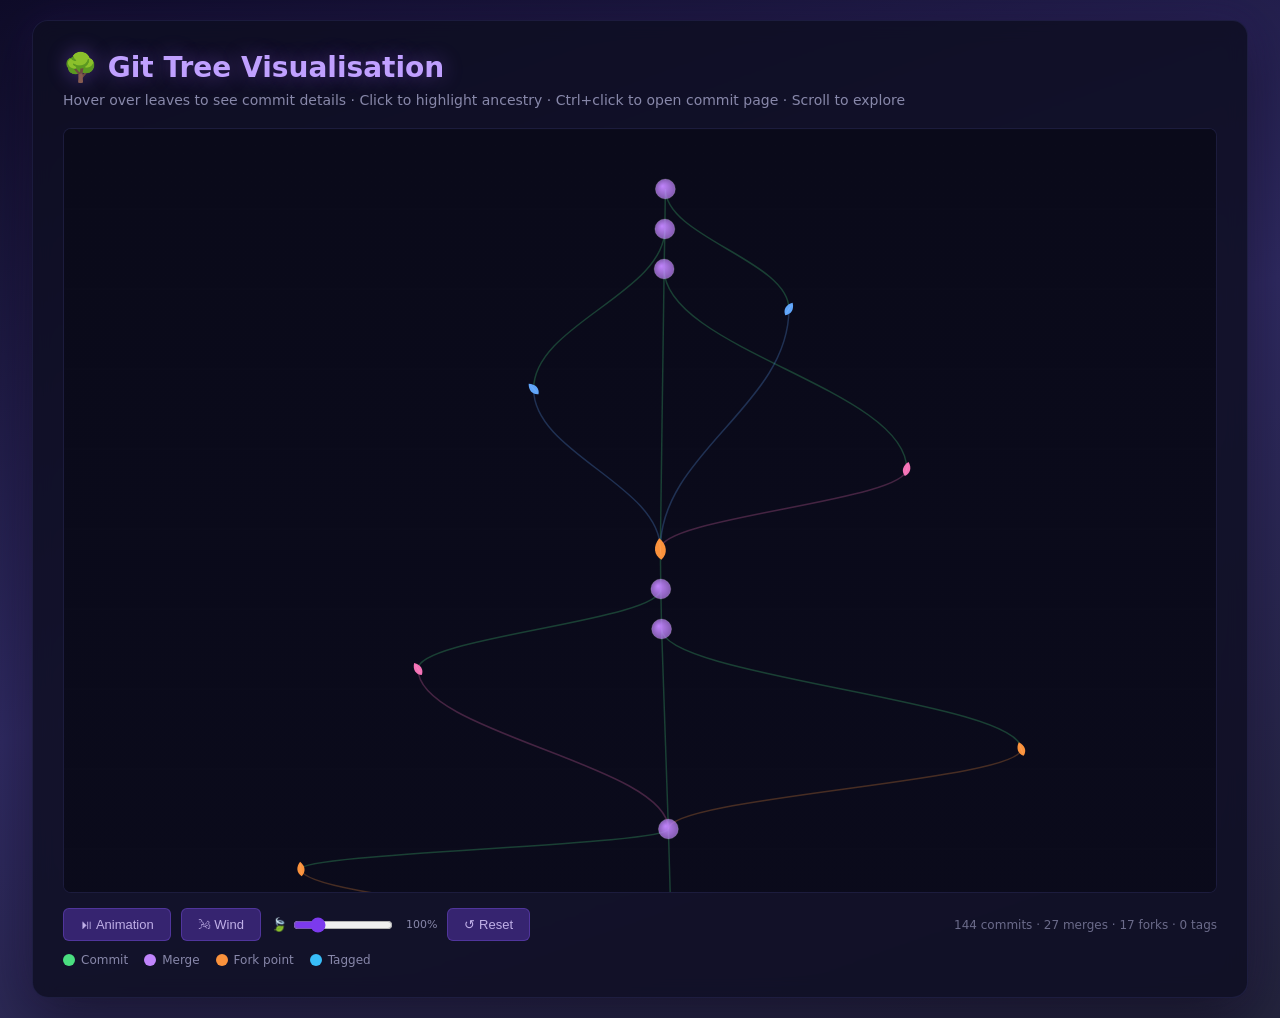
==== commit 088a23a1: "chore: update git tree visualisation Auto-generated by tree-viz workflow  See: https://github.com/XA" ====
--- a/.github/tree-viz/git-tree.html
+++ b/.github/tree-viz/git-tree.html
@@ -179,7 +179,7 @@
         <p class="info">Hover over leaves to see commit details · Click to highlight ancestry · Ctrl+click to open commit page · Scroll to explore</p>
 
         <div class="canvas-viewport" id="viewport">
-            <canvas id="treeCanvas" width="13960" height="10420"></canvas>
+            <canvas id="treeCanvas" width="13960" height="10380"></canvas>
         </div>
 
         <div class="controls">
@@ -214,31 +214,10 @@
     "repository": "NucleiTaxa",
     "current_branch": "main",
     "repo_url": "https://github.com/XAOSTECH/NucleiTaxa",
-    "generated": "2026-04-20T03:22:00Z",
+    "generated": "2026-04-13T03:21:18Z",
     "max_commits": 500
   },
   "commits": [
-    {
-      "sha": "e55819404cbd61c9c9fb7d485c2bc959acaa6da0",
-      "short": "e558194",
-      "parents": "5be354a87c30fcbe55186626407dc986a97b3bef",
-      "author": "xaos-bot",
-      "email": "262248812+xaos-bot@users.noreply.github.com",
-      "date": "2026-04-13T03:21:18Z",
-      "timestamp": 1776050478,
-      "subject": "chore: update git tree visualisation",
-      "refs": "HEAD -> main, origin/main",
-      "position": {
-        "x": 600,
-        "y": 60,
-        "lane": 0,
-        "radius": 6,
-        "depth": 0,
-        "is_trunk": true,
-        "is_merge": false,
-        "is_fork": false
-      }
-    },
     {
       "sha": "5be354a87c30fcbe55186626407dc986a97b3bef",
       "short": "5be354a",
@@ -248,13 +227,13 @@
       "date": "2026-04-12T16:23:05Z",
       "timestamp": 1776010985,
       "subject": "Merge pull request #21 from XAOSTECH:dependabot/github_actions/XAOSTECH/dev-control-99c3e9aab76604c6a046e205f1a8e0dcf53fe935",
-      "refs": "",
+      "refs": "HEAD -> main, origin/main",
       "position": {
         "x": 600,
-        "y": 100,
+        "y": 60,
         "lane": 0,
         "radius": 10,
-        "depth": 1,
+        "depth": 0,
         "is_trunk": true,
         "is_merge": true,
         "is_fork": false
@@ -272,10 +251,10 @@
       "refs": "",
       "position": {
         "x": 600,
-        "y": 140,
+        "y": 100,
         "lane": 0,
         "radius": 10,
-        "depth": 2,
+        "depth": 1,
         "is_trunk": true,
         "is_merge": true,
         "is_fork": false
@@ -293,10 +272,10 @@
       "refs": "",
       "position": {
         "x": 600,
-        "y": 180,
+        "y": 140,
         "lane": 0,
         "radius": 10,
-        "depth": 3,
+        "depth": 2,
         "is_trunk": true,
         "is_merge": true,
         "is_fork": false
@@ -314,10 +293,10 @@
       "refs": "",
       "position": {
         "x": 720,
-        "y": 220,
+        "y": 180,
         "lane": 1,
         "radius": 6,
-        "depth": 4,
+        "depth": 3,
         "is_trunk": false,
         "is_merge": false,
         "is_fork": false
@@ -335,10 +314,10 @@
       "refs": "",
       "position": {
         "x": 480,
-        "y": 300,
+        "y": 260,
         "lane": -1,
         "radius": 6,
-        "depth": 5,
+        "depth": 4,
         "is_trunk": false,
         "is_merge": false,
         "is_fork": false
@@ -356,10 +335,10 @@
       "refs": "",
       "position": {
         "x": 840,
-        "y": 380,
+        "y": 340,
         "lane": 2,
         "radius": 6,
-        "depth": 6,
+        "depth": 5,
         "is_trunk": false,
         "is_merge": false,
         "is_fork": false
@@ -377,10 +356,10 @@
       "refs": "",
       "position": {
         "x": 600,
-        "y": 460,
+        "y": 420,
         "lane": 0,
         "radius": 9,
-        "depth": 7,
+        "depth": 6,
         "is_trunk": true,
         "is_merge": false,
         "is_fork": true
@@ -398,10 +377,10 @@
       "refs": "",
       "position": {
         "x": 600,
-        "y": 500,
+        "y": 460,
         "lane": 0,
         "radius": 10,
-        "depth": 8,
+        "depth": 7,
         "is_trunk": true,
         "is_merge": true,
         "is_fork": false
@@ -419,10 +398,10 @@
       "refs": "",
       "position": {
         "x": 600,
-        "y": 540,
+        "y": 500,
         "lane": 0,
         "radius": 10,
-        "depth": 9,
+        "depth": 8,
         "is_trunk": true,
         "is_merge": true,
         "is_fork": false
@@ -440,10 +419,10 @@
       "refs": "",
       "position": {
         "x": 360,
-        "y": 580,
+        "y": 540,
         "lane": -2,
         "radius": 6,
-        "depth": 10,
+        "depth": 9,
         "is_trunk": false,
         "is_merge": false,
         "is_fork": false
@@ -461,10 +440,10 @@
       "refs": "",
       "position": {
         "x": 960,
-        "y": 660,
+        "y": 620,
         "lane": 3,
         "radius": 6,
-        "depth": 11,
+        "depth": 10,
         "is_trunk": false,
         "is_merge": false,
         "is_fork": false
@@ -482,10 +461,10 @@
       "refs": "",
       "position": {
         "x": 600,
-        "y": 740,
+        "y": 700,
         "lane": 0,
         "radius": 10,
-        "depth": 12,
+        "depth": 11,
         "is_trunk": true,
         "is_merge": true,
         "is_fork": true
@@ -503,10 +482,10 @@
       "refs": "",
       "position": {
         "x": 240,
-        "y": 780,
+        "y": 740,
         "lane": -3,
         "radius": 6,
-        "depth": 13,
+        "depth": 12,
         "is_trunk": false,
         "is_merge": false,
         "is_fork": false
@@ -524,10 +503,10 @@
       "refs": "",
       "position": {
         "x": 600,
-        "y": 860,
+        "y": 820,
         "lane": 0,
         "radius": 9,
-        "depth": 14,
+        "depth": 13,
         "is_trunk": true,
         "is_merge": false,
         "is_fork": true
@@ -545,10 +524,10 @@
       "refs": "",
       "position": {
         "x": 600,
-        "y": 900,
+        "y": 860,
         "lane": 0,
         "radius": 10,
-        "depth": 15,
+        "depth": 14,
         "is_trunk": true,
         "is_merge": true,
         "is_fork": false
@@ -566,10 +545,10 @@
       "refs": "",
       "position": {
         "x": 1080,
-        "y": 940,
+        "y": 900,
         "lane": 4,
         "radius": 6,
-        "depth": 16,
+        "depth": 15,
         "is_trunk": false,
         "is_merge": false,
         "is_fork": false
@@ -587,10 +566,10 @@
       "refs": "",
       "position": {
         "x": 600,
-        "y": 1020,
+        "y": 980,
         "lane": 0,
         "radius": 9,
-        "depth": 17,
+        "depth": 16,
         "is_trunk": true,
         "is_merge": false,
         "is_fork": true
@@ -608,10 +587,10 @@
       "refs": "",
       "position": {
         "x": 600,
-        "y": 1060,
+        "y": 1020,
         "lane": 0,
         "radius": 6,
-        "depth": 18,
+        "depth": 17,
         "is_trunk": true,
         "is_merge": false,
         "is_fork": false
@@ -629,10 +608,10 @@
       "refs": "",
       "position": {
         "x": 600,
-        "y": 1100,
+        "y": 1060,
         "lane": 0,
         "radius": 10,
-        "depth": 19,
+        "depth": 18,
         "is_trunk": true,
         "is_merge": true,
         "is_fork": false
@@ -650,10 +629,10 @@
       "refs": "",
       "position": {
         "x": 120,
-        "y": 1140,
+        "y": 1100,
         "lane": -4,
         "radius": 6,
-        "depth": 20,
+        "depth": 19,
         "is_trunk": false,
         "is_merge": false,
         "is_fork": false
@@ -671,10 +650,10 @@
       "refs": "",
       "position": {
         "x": 600,
-        "y": 1220,
+        "y": 1180,
         "lane": 0,
         "radius": 10,
-        "depth": 21,
+        "depth": 20,
         "is_trunk": true,
         "is_merge": true,
         "is_fork": false
@@ -692,10 +671,10 @@
       "refs": "",
       "position": {
         "x": 1200,
-        "y": 1260,
+        "y": 1220,
         "lane": 5,
         "radius": 6,
-        "depth": 22,
+        "depth": 21,
         "is_trunk": false,
         "is_merge": false,
         "is_fork": false
@@ -713,10 +692,10 @@
       "refs": "",
       "position": {
         "x": 600,
-        "y": 1340,
+        "y": 1300,
         "lane": 0,
         "radius": 9,
-        "depth": 23,
+        "depth": 22,
         "is_trunk": true,
         "is_merge": false,
         "is_fork": true
@@ -734,10 +713,10 @@
       "refs": "",
       "position": {
         "x": 600,
-        "y": 1380,
+        "y": 1340,
         "lane": 0,
         "radius": 6,
-        "depth": 24,
+        "depth": 23,
         "is_trunk": true,
         "is_merge": false,
         "is_fork": false
@@ -755,10 +734,10 @@
       "refs": "",
       "position": {
         "x": 600,
-        "y": 1420,
+        "y": 1380,
         "lane": 0,
         "radius": 6,
-        "depth": 25,
+        "depth": 24,
         "is_trunk": true,
         "is_merge": false,
         "is_fork": false
@@ -776,10 +755,10 @@
       "refs": "",
       "position": {
         "x": 600,
-        "y": 1460,
+        "y": 1420,
         "lane": 0,
         "radius": 6,
-        "depth": 26,
+        "depth": 25,
         "is_trunk": true,
         "is_merge": false,
         "is_fork": false
@@ -797,10 +776,10 @@
       "refs": "",
       "position": {
         "x": 600,
-        "y": 1500,
+        "y": 1460,
         "lane": 0,
         "radius": 10,
-        "depth": 27,
+        "depth": 26,
         "is_trunk": true,
         "is_merge": true,
         "is_fork": false
@@ -818,10 +797,10 @@
       "refs": "origin/Main.bak",
       "position": {
         "x": 0,
-        "y": 1540,
+        "y": 1500,
         "lane": -5,
         "radius": 10,
-        "depth": 28,
+        "depth": 27,
         "is_trunk": false,
         "is_merge": true,
         "is_fork": false
@@ -839,10 +818,10 @@
       "refs": "",
       "position": {
         "x": 1320,
-        "y": 1620,
+        "y": 1580,
         "lane": 6,
         "radius": 6,
-        "depth": 29,
+        "depth": 28,
         "is_trunk": false,
         "is_merge": false,
         "is_fork": false
@@ -860,10 +839,10 @@
       "refs": "",
       "position": {
         "x": -120,
-        "y": 1700,
+        "y": 1660,
         "lane": -6,
         "radius": 6,
-        "depth": 30,
+        "depth": 29,
         "is_trunk": false,
         "is_merge": false,
         "is_fork": false
@@ -881,10 +860,10 @@
       "refs": "",
       "position": {
         "x": 1440,
-        "y": 1780,
+        "y": 1740,
         "lane": 7,
         "radius": 6,
-        "depth": 31,
+        "depth": 30,
         "is_trunk": false,
         "is_merge": false,
         "is_fork": false
@@ -902,10 +881,10 @@
       "refs": "",
       "position": {
         "x": -240,
-        "y": 1860,
+        "y": 1820,
         "lane": -7,
         "radius": 6,
-        "depth": 32,
+        "depth": 31,
         "is_trunk": false,
         "is_merge": false,
         "is_fork": false
@@ -923,10 +902,10 @@
       "refs": "",
       "position": {
         "x": 1560,
-        "y": 1940,
+        "y": 1900,
         "lane": 8,
         "radius": 6,
-        "depth": 33,
+        "depth": 32,
         "is_trunk": false,
         "is_merge": false,
         "is_fork": false
@@ -944,10 +923,10 @@
       "refs": "",
       "position": {
         "x": -360,
-        "y": 2020,
+        "y": 1980,
         "lane": -8,
         "radius": 6,
-        "depth": 34,
+        "depth": 33,
         "is_trunk": false,
         "is_merge": false,
         "is_fork": false
@@ -965,10 +944,10 @@
       "refs": "",
       "position": {
         "x": 1680,
-        "y": 2100,
+        "y": 2060,
         "lane": 9,
         "radius": 6,
-        "depth": 35,
+        "depth": 34,
         "is_trunk": false,
         "is_merge": false,
         "is_fork": false
@@ -986,10 +965,10 @@
       "refs": "",
       "position": {
         "x": -480,
-        "y": 2180,
+        "y": 2140,
         "lane": -9,
         "radius": 6,
-        "depth": 36,
+        "depth": 35,
         "is_trunk": false,
         "is_merge": false,
         "is_fork": false
@@ -1007,10 +986,10 @@
       "refs": "",
       "position": {
         "x": 600,
-        "y": 2260,
+        "y": 2220,
         "lane": 0,
         "radius": 10,
-        "depth": 37,
+        "depth": 36,
         "is_trunk": true,
         "is_merge": true,
         "is_fork": true
@@ -1028,10 +1007,10 @@
       "refs": "",
       "position": {
         "x": 1800,
-        "y": 2300,
+        "y": 2260,
         "lane": 10,
         "radius": 10,
-        "depth": 38,
+        "depth": 37,
         "is_trunk": false,
         "is_merge": true,
         "is_fork": true
@@ -1049,10 +1028,10 @@
       "refs": "",
       "position": {
         "x": -600,
-        "y": 2380,
+        "y": 2340,
         "lane": -10,
         "radius": 6,
-        "depth": 39,
+        "depth": 38,
         "is_trunk": false,
         "is_merge": false,
         "is_fork": false
@@ -1070,10 +1049,10 @@
       "refs": "",
       "position": {
         "x": 1920,
-        "y": 2460,
+        "y": 2420,
         "lane": 11,
         "radius": 6,
-        "depth": 40,
+        "depth": 39,
         "is_trunk": false,
         "is_merge": false,
         "is_fork": false
@@ -1091,10 +1070,10 @@
       "refs": "",
       "position": {
         "x": -720,
-        "y": 2540,
+        "y": 2500,
         "lane": -11,
         "radius": 6,
-        "depth": 41,
+        "depth": 40,
         "is_trunk": false,
         "is_merge": false,
         "is_fork": false
@@ -1112,10 +1091,10 @@
       "refs": "",
       "position": {
         "x": 2040,
-        "y": 2620,
+        "y": 2580,
         "lane": 12,
         "radius": 6,
-        "depth": 42,
+        "depth": 41,
         "is_trunk": false,
         "is_merge": false,
         "is_fork": false
@@ -1133,10 +1112,10 @@
       "refs": "",
       "position": {
         "x": -840,
-        "y": 2700,
+        "y": 2660,
         "lane": -12,
         "radius": 6,
-        "depth": 43,
+        "depth": 42,
         "is_trunk": false,
         "is_merge": false,
         "is_fork": false
@@ -1154,10 +1133,10 @@
       "refs": "",
       "position": {
         "x": 2160,
-        "y": 2780,
+        "y": 2740,
         "lane": 13,
         "radius": 6,
-        "depth": 44,
+        "depth": 43,
         "is_trunk": false,
         "is_merge": false,
         "is_fork": false
@@ -1175,10 +1154,10 @@
       "refs": "",
       "position": {
         "x": 600,
-        "y": 2860,
+        "y": 2820,
         "lane": 0,
         "radius": 9,
-        "depth": 45,
+        "depth": 44,
         "is_trunk": true,
         "is_merge": false,
         "is_fork": true
@@ -1196,10 +1175,10 @@
       "refs": "",
       "position": {
         "x": -960,
-        "y": 2900,
+        "y": 2860,
         "lane": -13,
         "radius": 9,
-        "depth": 46,
+        "depth": 45,
         "is_trunk": false,
         "is_merge": false,
         "is_fork": true
@@ -1217,10 +1196,10 @@
       "refs": "",
       "position": {
         "x": 600,
-        "y": 2980,
+        "y": 2940,
         "lane": 0,
         "radius": 6,
-        "depth": 47,
+        "depth": 46,
         "is_trunk": true,
         "is_merge": false,
         "is_fork": false
@@ -1238,10 +1217,10 @@
       "refs": "",
       "position": {
         "x": 2280,
-        "y": 3020,
+        "y": 2980,
         "lane": 14,
         "radius": 6,
-        "depth": 48,
+        "depth": 47,
         "is_trunk": false,
         "is_merge": false,
         "is_fork": false
@@ -1259,10 +1238,10 @@
       "refs": "",
       "position": {
         "x": 600,
-        "y": 3100,
+        "y": 3060,
         "lane": 0,
         "radius": 6,
-        "depth": 49,
+        "depth": 48,
         "is_trunk": true,
         "is_merge": false,
         "is_fork": false
@@ -1280,10 +1259,10 @@
       "refs": "",
       "position": {
         "x": -1080,
-        "y": 3140,
+        "y": 3100,
         "lane": -14,
         "radius": 6,
-        "depth": 50,
+        "depth": 49,
         "is_trunk": false,
         "is_merge": false,
         "is_fork": false
@@ -1301,10 +1280,10 @@
       "refs": "",
       "position": {
         "x": 600,
-        "y": 3220,
+        "y": 3180,
         "lane": 0,
         "radius": 6,
-        "depth": 51,
+        "depth": 50,
         "is_trunk": true,
         "is_merge": false,
         "is_fork": false
@@ -1322,10 +1301,10 @@
       "refs": "",
       "position": {
         "x": 2400,
-        "y": 3260,
+        "y": 3220,
         "lane": 15,
         "radius": 6,
-        "depth": 52,
+        "depth": 51,
         "is_trunk": false,
         "is_merge": false,
         "is_fork": false
@@ -1343,10 +1322,10 @@
       "refs": "",
       "position": {
         "x": 600,
-        "y": 3340,
+        "y": 3300,
         "lane": 0,
         "radius": 10,
-        "depth": 53,
+        "depth": 52,
         "is_trunk": true,
         "is_merge": true,
         "is_fork": false
@@ -1364,10 +1343,10 @@
       "refs": "",
       "position": {
         "x": -1200,
-        "y": 3380,
+        "y": 3340,
         "lane": -15,
         "radius": 10,
-        "depth": 54,
+        "depth": 53,
         "is_trunk": false,
         "is_merge": true,
         "is_fork": false
@@ -1385,10 +1364,10 @@
       "refs": "",
       "position": {
         "x": 2520,
-        "y": 3460,
+        "y": 3420,
         "lane": 16,
         "radius": 6,
-        "depth": 55,
+        "depth": 54,
         "is_trunk": false,
         "is_merge": false,
         "is_fork": false
@@ -1406,10 +1385,10 @@
       "refs": "",
       "position": {
         "x": -1320,
-        "y": 3540,
+        "y": 3500,
         "lane": -16,
         "radius": 6,
-        "depth": 56,
+        "depth": 55,
         "is_trunk": false,
         "is_merge": false,
         "is_fork": false
@@ -1427,10 +1406,10 @@
       "refs": "",
       "position": {
         "x": 2640,
-        "y": 3620,
+        "y": 3580,
         "lane": 17,
         "radius": 6,
-        "depth": 57,
+        "depth": 56,
         "is_trunk": false,
         "is_merge": false,
         "is_fork": false
@@ -1448,10 +1427,10 @@
       "refs": "",
       "position": {
         "x": -1440,
-        "y": 3700,
+        "y": 3660,
         "lane": -17,
         "radius": 6,
-        "depth": 58,
+        "depth": 57,
         "is_trunk": false,
         "is_merge": false,
         "is_fork": false
@@ -1469,10 +1448,10 @@
       "refs": "",
       "position": {
         "x": 2760,
-        "y": 3780,
+        "y": 3740,
         "lane": 18,
         "radius": 6,
-        "depth": 59,
+        "depth": 58,
         "is_trunk": false,
         "is_merge": false,
         "is_fork": false
@@ -1490,10 +1469,10 @@
       "refs": "",
       "position": {
         "x": -1560,
-        "y": 3860,
+        "y": 3820,
         "lane": -18,
         "radius": 6,
-        "depth": 60,
+        "depth": 59,
         "is_trunk": false,
         "is_merge": false,
         "is_fork": false
@@ -1511,10 +1490,10 @@
       "refs": "",
       "position": {
         "x": 2880,
-        "y": 3940,
+        "y": 3900,
         "lane": 19,
         "radius": 6,
-        "depth": 61,
+        "depth": 60,
         "is_trunk": false,
         "is_merge": false,
         "is_fork": false
@@ -1532,10 +1511,10 @@
       "refs": "",
       "position": {
         "x": -1680,
-        "y": 4020,
+        "y": 3980,
         "lane": -19,
         "radius": 6,
-        "depth": 62,
+        "depth": 61,
         "is_trunk": false,
         "is_merge": false,
         "is_fork": false
@@ -1553,10 +1532,10 @@
       "refs": "",
       "position": {
         "x": 600,
-        "y": 4100,
+        "y": 4060,
         "lane": 0,
         "radius": 10,
-        "depth": 63,
+        "depth": 62,
         "is_trunk": true,
         "is_merge": true,
         "is_fork": true
@@ -1574,10 +1553,10 @@
       "refs": "",
       "position": {
         "x": 3000,
-        "y": 4140,
+        "y": 4100,
         "lane": 20,
         "radius": 10,
-        "depth": 64,
+        "depth": 63,
         "is_trunk": false,
         "is_merge": true,
         "is_fork": true
@@ -1595,10 +1574,10 @@
       "refs": "",
       "position": {
         "x": -1800,
-        "y": 4220,
+        "y": 4180,
         "lane": -20,
         "radius": 6,
-        "depth": 65,
+        "depth": 64,
         "is_trunk": false,
         "is_merge": false,
         "is_fork": false
@@ -1616,10 +1595,10 @@
       "refs": "",
       "position": {
         "x": 3120,
-        "y": 4300,
+        "y": 4260,
         "lane": 21,
         "radius": 6,
-        "depth": 66,
+        "depth": 65,
         "is_trunk": false,
         "is_merge": false,
         "is_fork": false
@@ -1637,10 +1616,10 @@
       "refs": "",
       "position": {
         "x": -1920,
-        "y": 4380,
+        "y": 4340,
         "lane": -21,
         "radius": 6,
-        "depth": 67,
+        "depth": 66,
         "is_trunk": false,
         "is_merge": false,
         "is_fork": false
@@ -1658,10 +1637,10 @@
       "refs": "",
       "position": {
         "x": 3240,
-        "y": 4460,
+        "y": 4420,
         "lane": 22,
         "radius": 6,
-        "depth": 68,
+        "depth": 67,
         "is_trunk": false,
         "is_merge": false,
         "is_fork": false
@@ -1679,10 +1658,10 @@
       "refs": "",
       "position": {
         "x": -2040,
-        "y": 4540,
+        "y": 4500,
         "lane": -22,
         "radius": 6,
-        "depth": 69,
+        "depth": 68,
         "is_trunk": false,
         "is_merge": false,
         "is_fork": false
@@ -1700,10 +1679,10 @@
       "refs": "",
       "position": {
         "x": 3360,
-        "y": 4620,
+        "y": 4580,
         "lane": 23,
         "radius": 6,
-        "depth": 70,
+        "depth": 69,
         "is_trunk": false,
         "is_merge": false,
         "is_fork": false
@@ -1721,10 +1700,10 @@
       "refs": "",
       "position": {
         "x": -2160,
-        "y": 4700,
+        "y": 4660,
         "lane": -23,
         "radius": 6,
-        "depth": 71,
+        "depth": 70,
         "is_trunk": false,
         "is_merge": false,
         "is_fork": false
@@ -1742,10 +1721,10 @@
       "refs": "",
       "position": {
         "x": 3480,
-        "y": 4780,
+        "y": 4740,
         "lane": 24,
         "radius": 6,
-        "depth": 72,
+        "depth": 71,
         "is_trunk": false,
         "is_merge": false,
         "is_fork": false
@@ -1763,10 +1742,10 @@
       "refs": "",
       "position": {
         "x": -2280,
-        "y": 4860,
+        "y": 4820,
         "lane": -24,
         "radius": 6,
-        "depth": 73,
+        "depth": 72,
         "is_trunk": false,
         "is_merge": false,
         "is_fork": false
@@ -1784,10 +1763,10 @@
       "refs": "",
       "position": {
         "x": 3600,
-        "y": 4940,
+        "y": 4900,
         "lane": 25,
         "radius": 6,
-        "depth": 74,
+        "depth": 73,
         "is_trunk": false,
         "is_merge": false,
         "is_fork": false
@@ -1805,10 +1784,10 @@
       "refs": "",
       "position": {
         "x": -2400,
-        "y": 5020,
+        "y": 4980,
         "lane": -25,
         "radius": 6,
-        "depth": 75,
+        "depth": 74,
         "is_trunk": false,
         "is_merge": false,
         "is_fork": false
@@ -1826,10 +1805,10 @@
       "refs": "",
       "position": {
         "x": 3720,
-        "y": 5100,
+        "y": 5060,
         "lane": 26,
         "radius": 6,
-        "depth": 76,
+        "depth": 75,
         "is_trunk": false,
         "is_merge": false,
         "is_fork": false
@@ -1847,10 +1826,10 @@
       "refs": "",
       "position": {
         "x": -2520,
-        "y": 5180,
+        "y": 5140,
         "lane": -26,
         "radius": 6,
-        "depth": 77,
+        "depth": 76,
         "is_trunk": false,
         "is_merge": false,
         "is_fork": false
@@ -1868,10 +1847,10 @@
       "refs": "",
       "position": {
         "x": 3840,
-        "y": 5260,
+        "y": 5220,
         "lane": 27,
         "radius": 6,
-        "depth": 78,
+        "depth": 77,
         "is_trunk": false,
         "is_merge": false,
         "is_fork": false
@@ -1889,10 +1868,10 @@
       "refs": "",
       "position": {
         "x": -2640,
-        "y": 5340,
+        "y": 5300,
         "lane": -27,
         "radius": 6,
-        "depth": 79,
+        "depth": 78,
         "is_trunk": false,
         "is_merge": false,
         "is_fork": false
@@ -1910,10 +1889,10 @@
       "refs": "",
       "position": {
         "x": 3960,
-        "y": 5420,
+        "y": 5380,
         "lane": 28,
         "radius": 6,
-        "depth": 80,
+        "depth": 79,
         "is_trunk": false,
         "is_merge": false,
         "is_fork": false
@@ -1931,10 +1910,10 @@
       "refs": "",
       "position": {
         "x": -2760,
-        "y": 5500,
+        "y": 5460,
         "lane": -28,
         "radius": 6,
-        "depth": 81,
+        "depth": 80,
         "is_trunk": false,
         "is_merge": false,
         "is_fork": false
@@ -1952,10 +1931,10 @@
       "refs": "",
       "position": {
         "x": 4080,
-        "y": 5580,
+        "y": 5540,
         "lane": 29,
         "radius": 6,
-        "depth": 82,
+        "depth": 81,
         "is_trunk": false,
         "is_merge": false,
         "is_fork": false
@@ -1973,10 +1952,10 @@
       "refs": "",
       "position": {
         "x": -2880,
-        "y": 5660,
+        "y": 5620,
         "lane": -29,
         "radius": 6,
-        "depth": 83,
+        "depth": 82,
         "is_trunk": false,
         "is_merge": false,
         "is_fork": false
@@ -1994,10 +1973,10 @@
       "refs": "",
       "position": {
         "x": 4200,
-        "y": 5740,
+        "y": 5700,
         "lane": 30,
         "radius": 6,
-        "depth": 84,
+        "depth": 83,
         "is_trunk": false,
         "is_merge": false,
         "is_fork": false
@@ -2015,10 +1994,10 @@
       "refs": "",
       "position": {
         "x": -3000,
-        "y": 5820,
+        "y": 5780,
         "lane": -30,
         "radius": 6,
-        "depth": 85,
+        "depth": 84,
         "is_trunk": false,
         "is_merge": false,
         "is_fork": false
@@ -2036,10 +2015,10 @@
       "refs": "",
       "position": {
         "x": 4320,
-        "y": 5900,
+        "y": 5860,
         "lane": 31,
         "radius": 6,
-        "depth": 86,
+        "depth": 85,
         "is_trunk": false,
         "is_merge": false,
         "is_fork": false
@@ -2057,10 +2036,10 @@
       "refs": "",
       "position": {
         "x": -3120,
-        "y": 5980,
+        "y": 5940,
         "lane": -31,
         "radius": 6,
-        "depth": 87,
+        "depth": 86,
         "is_trunk": false,
         "is_merge": false,
         "is_fork": false
@@ -2078,10 +2057,10 @@
       "refs": "",
       "position": {
         "x": 4440,
-        "y": 6060,
+        "y": 6020,
         "lane": 32,
         "radius": 6,
-        "depth": 88,
+        "depth": 87,
         "is_trunk": false,
         "is_merge": false,
         "is_fork": false
@@ -2099,10 +2078,10 @@
       "refs": "",
       "position": {
         "x": -3240,
-        "y": 6140,
+        "y": 6100,
         "lane": -32,
         "radius": 6,
-        "depth": 89,
+        "depth": 88,
         "is_trunk": false,
         "is_merge": false,
         "is_fork": false
@@ -2120,10 +2099,10 @@
       "refs": "",
       "position": {
         "x": 4560,
-        "y": 6220,
+        "y": 6180,
         "lane": 33,
         "radius": 6,
-        "depth": 90,
+        "depth": 89,
         "is_trunk": false,
         "is_merge": false,
         "is_fork": false
@@ -2141,10 +2120,10 @@
       "refs": "",
       "position": {
         "x": -3360,
-        "y": 6300,
+        "y": 6260,
         "lane": -33,
         "radius": 6,
-        "depth": 91,
+        "depth": 90,
         "is_trunk": false,
         "is_merge": false,
         "is_fork": false
@@ -2162,10 +2141,10 @@
       "refs": "",
       "position": {
         "x": 4680,
-        "y": 6380,
+        "y": 6340,
         "lane": 34,
         "radius": 6,
-        "depth": 92,
+        "depth": 91,
         "is_trunk": false,
         "is_merge": false,
         "is_fork": false
@@ -2183,10 +2162,10 @@
       "refs": "",
       "position": {
         "x": -3480,
-        "y": 6460,
+        "y": 6420,
         "lane": -34,
         "radius": 6,
-        "depth": 93,
+        "depth": 92,
         "is_trunk": false,
         "is_merge": false,
         "is_fork": false
@@ -2204,10 +2183,10 @@
       "refs": "",
       "position": {
         "x": 4800,
-        "y": 6540,
+        "y": 6500,
         "lane": 35,
         "radius": 6,
-        "depth": 94,
+        "depth": 93,
         "is_trunk": false,
         "is_merge": false,
         "is_fork": false
@@ -2225,10 +2204,10 @@
       "refs": "",
       "position": {
         "x": -3600,
-        "y": 6620,
+        "y": 6580,
         "lane": -35,
         "radius": 6,
-        "depth": 95,
+        "depth": 94,
         "is_trunk": false,
         "is_merge": false,
         "is_fork": false
@@ -2246,10 +2225,10 @@
       "refs": "",
       "position": {
         "x": 4920,
-        "y": 6700,
+        "y": 6660,
         "lane": 36,
         "radius": 6,
-        "depth": 96,
+        "depth": 95,
         "is_trunk": false,
         "is_merge": false,
         "is_fork": false
@@ -2267,10 +2246,10 @@
       "refs": "",
       "position": {
         "x": -3720,
-        "y": 6780,
+        "y": 6740,
         "lane": -36,
         "radius": 6,
-        "depth": 97,
+        "depth": 96,
         "is_trunk": false,
         "is_merge": false,
         "is_fork": false
@@ -2288,10 +2267,10 @@
       "refs": "",
       "position": {
         "x": 5040,
-        "y": 6860,
+        "y": 6820,
         "lane": 37,
         "radius": 6,
-        "depth": 98,
+        "depth": 97,
         "is_trunk": false,
         "is_merge": false,
         "is_fork": false
@@ -2309,10 +2288,10 @@
       "refs": "",
       "position": {
         "x": 600,
-        "y": 6940,
+        "y": 6900,
         "lane": 0,
         "radius": 10,
-        "depth": 99,
+        "depth": 98,
         "is_trunk": true,
         "is_merge": true,
         "is_fork": true
@@ -2330,10 +2309,10 @@
       "refs": "",
       "position": {
         "x": -3840,
-        "y": 6980,
+        "y": 6940,
         "lane": -37,
         "radius": 10,
-        "depth": 100,
+        "depth": 99,
         "is_trunk": false,
         "is_merge": true,
         "is_fork": true
@@ -2351,10 +2330,10 @@
       "refs": "",
       "position": {
         "x": 5160,
-        "y": 7060,
+        "y": 7020,
         "lane": 38,
         "radius": 6,
-        "depth": 101,
+        "depth": 100,
         "is_trunk": false,
         "is_merge": false,
         "is_fork": false
@@ -2372,10 +2351,10 @@
       "refs": "",
       "position": {
         "x": -3960,
-        "y": 7140,
+        "y": 7100,
         "lane": -38,
         "radius": 6,
-        "depth": 102,
+        "depth": 101,
         "is_trunk": false,
         "is_merge": false,
         "is_fork": false
@@ -2393,10 +2372,10 @@
       "refs": "",
       "position": {
         "x": 5280,
-        "y": 7220,
+        "y": 7180,
         "lane": 39,
         "radius": 6,
-        "depth": 103,
+        "depth": 102,
         "is_trunk": false,
         "is_merge": false,
         "is_fork": false
@@ -2414,10 +2393,10 @@
       "refs": "",
       "position": {
         "x": -4080,
-        "y": 7300,
+        "y": 7260,
         "lane": -39,
         "radius": 6,
-        "depth": 104,
+        "depth": 103,
         "is_trunk": false,
         "is_merge": false,
         "is_fork": false
@@ -2435,10 +2414,10 @@
       "refs": "",
       "position": {
         "x": 5400,
-        "y": 7380,
+        "y": 7340,
         "lane": 40,
         "radius": 6,
-        "depth": 105,
+        "depth": 104,
         "is_trunk": false,
         "is_merge": false,
         "is_fork": false
@@ -2456,10 +2435,10 @@
       "refs": "",
       "position": {
         "x": -4200,
-        "y": 7460,
+        "y": 7420,
         "lane": -40,
         "radius": 6,
-        "depth": 106,
+        "depth": 105,
         "is_trunk": false,
         "is_merge": false,
         "is_fork": false
@@ -2477,10 +2456,10 @@
       "refs": "",
       "position": {
         "x": 5520,
-        "y": 7540,
+        "y": 7500,
         "lane": 41,
         "radius": 6,
-        "depth": 107,
+        "depth": 106,
         "is_trunk": false,
         "is_merge": false,
         "is_fork": false
@@ -2498,10 +2477,10 @@
       "refs": "",
       "position": {
         "x": -4320,
-        "y": 7620,
+        "y": 7580,
         "lane": -41,
         "radius": 6,
-        "depth": 108,
+        "depth": 107,
         "is_trunk": false,
         "is_merge": false,
         "is_fork": false
@@ -2519,10 +2498,10 @@
       "refs": "",
       "position": {
         "x": 5640,
-        "y": 7700,
+        "y": 7660,
         "lane": 42,
         "radius": 6,
-        "depth": 109,
+        "depth": 108,
         "is_trunk": false,
         "is_merge": false,
         "is_fork": false
@@ -2540,10 +2519,10 @@
       "refs": "",
       "position": {
         "x": -4440,
-        "y": 7780,
+        "y": 7740,
         "lane": -42,
         "radius": 6,
-        "depth": 110,
+        "depth": 109,
         "is_trunk": false,
         "is_merge": false,
         "is_fork": false
@@ -2561,10 +2540,10 @@
       "refs": "",
       "position": {
         "x": 5760,
-        "y": 7860,
+        "y": 7820,
         "lane": 43,
         "radius": 6,
-        "depth": 111,
+        "depth": 110,
         "is_trunk": false,
         "is_merge": false,
         "is_fork": false
@@ -2582,10 +2561,10 @@
       "refs": "",
       "position": {
         "x": -4560,
-        "y": 7940,
+        "y": 7900,
         "lane": -43,
         "radius": 6,
-        "depth": 112,
+        "depth": 111,
         "is_trunk": false,
         "is_merge": false,
         "is_fork": false
@@ -2603,10 +2582,10 @@
       "refs": "",
       "position": {
         "x": 5880,
-        "y": 8020,
+        "y": 7980,
         "lane": 44,
         "radius": 6,
-        "depth": 113,
+        "depth": 112,
         "is_trunk": false,
         "is_merge": false,
         "is_fork": false
@@ -2624,10 +2603,10 @@
       "refs": "",
       "position": {
         "x": -4680,
-        "y": 8100,
+        "y": 8060,
         "lane": -44,
         "radius": 6,
-        "depth": 114,
+        "depth": 113,
         "is_trunk": false,
         "is_merge": false,
         "is_fork": false
@@ -2645,10 +2624,10 @@
       "refs": "",
       "position": {
         "x": 6000,
-        "y": 8180,
+        "y": 8140,
         "lane": 45,
         "radius": 6,
-        "depth": 115,
+        "depth": 114,
         "is_trunk": false,
         "is_merge": false,
         "is_fork": false
@@ -2666,10 +2645,10 @@
       "refs": "",
       "position": {
         "x": -4800,
-        "y": 8260,
+        "y": 8220,
         "lane": -45,
         "radius": 6,
-        "depth": 116,
+        "depth": 115,
         "is_trunk": false,
         "is_merge": false,
         "is_fork": false
@@ -2687,10 +2666,10 @@
       "refs": "",
       "position": {
         "x": 6120,
-        "y": 8340,
+        "y": 8300,
         "lane": 46,
         "radius": 6,
-        "depth": 117,
+        "depth": 116,
         "is_trunk": false,
         "is_merge": false,
         "is_fork": false
@@ -2708,10 +2687,10 @@
       "refs": "",
       "position": {
         "x": -4920,
-        "y": 8420,
+        "y": 8380,
         "lane": -46,
         "radius": 6,
-        "depth": 118,
+        "depth": 117,
         "is_trunk": false,
         "is_merge": false,
         "is_fork": false
@@ -2729,10 +2708,10 @@
       "refs": "",
       "position": {
         "x": 6240,
-        "y": 8500,
+        "y": 8460,
         "lane": 47,
         "radius": 6,
-        "depth": 119,
+        "depth": 118,
         "is_trunk": false,
         "is_merge": false,
         "is_fork": false
@@ -2750,10 +2729,10 @@
       "refs": "",
       "position": {
         "x": -5040,
-        "y": 8580,
+        "y": 8540,
         "lane": -47,
         "radius": 6,
-        "depth": 120,
+        "depth": 119,
         "is_trunk": false,
         "is_merge": false,
         "is_fork": false
@@ -2771,10 +2750,10 @@
       "refs": "",
       "position": {
         "x": 6360,
-        "y": 8660,
+        "y": 8620,
         "lane": 48,
         "radius": 6,
-        "depth": 121,
+        "depth": 120,
         "is_trunk": false,
         "is_merge": false,
         "is_fork": false
@@ -2792,10 +2771,10 @@
       "refs": "",
       "position": {
         "x": -5160,
-        "y": 8740,
+        "y": 8700,
         "lane": -48,
         "radius": 6,
-        "depth": 122,
+        "depth": 121,
         "is_trunk": false,
         "is_merge": false,
         "is_fork": false
@@ -2813,10 +2792,10 @@
       "refs": "",
       "position": {
         "x": 6480,
-        "y": 8820,
+        "y": 8780,
         "lane": 49,
         "radius": 6,
-        "depth": 123,
+        "depth": 122,
         "is_trunk": false,
         "is_merge": false,
         "is_fork": false
@@ -2834,10 +2813,10 @@
       "refs": "",
       "position": {
         "x": -5280,
-        "y": 8900,
+        "y": 8860,
         "lane": -49,
         "radius": 6,
-        "depth": 124,
+        "depth": 123,
         "is_trunk": false,
         "is_merge": false,
         "is_fork": false
@@ -2855,10 +2834,10 @@
       "refs": "",
       "position": {
         "x": 6600,
-        "y": 8980,
+        "y": 8940,
         "lane": 50,
         "radius": 6,
-        "depth": 125,
+        "depth": 124,
         "is_trunk": false,
         "is_merge": false,
         "is_fork": false
@@ -2876,10 +2855,10 @@
       "refs": "",
       "position": {
         "x": -5400,
-        "y": 9060,
+        "y": 9020,
         "lane": -50,
         "radius": 6,
-        "depth": 126,
+        "depth": 125,
         "is_trunk": false,
         "is_merge": false,
         "is_fork": false
@@ -2897,10 +2876,10 @@
       "refs": "",
       "position": {
         "x": 600,
-        "y": 9140,
+        "y": 9100,
         "lane": 0,
         "radius": 10,
-        "depth": 127,
+        "depth": 126,
         "is_trunk": true,
         "is_merge": true,
         "is_fork": true
@@ -2918,10 +2897,10 @@
       "refs": "",
       "position": {
         "x": 6720,
-        "y": 9180,
+        "y": 9140,
         "lane": 51,
         "radius": 10,
-        "depth": 128,
+        "depth": 127,
         "is_trunk": false,
         "is_merge": true,
         "is_fork": true
@@ -2939,10 +2918,10 @@
       "refs": "",
       "position": {
         "x": 600,
-        "y": 9260,
+        "y": 9220,
         "lane": 0,
         "radius": 10,
-        "depth": 129,
+        "depth": 128,
         "is_trunk": true,
         "is_merge": true,
         "is_fork": false
@@ -2960,10 +2939,10 @@
       "refs": "",
       "position": {
         "x": -5520,
-        "y": 9300,
+        "y": 9260,
         "lane": -51,
         "radius": 10,
-        "depth": 130,
+        "depth": 129,
         "is_trunk": false,
         "is_merge": true,
         "is_fork": false
@@ -2981,10 +2960,10 @@
       "refs": "",
       "position": {
         "x": 600,
-        "y": 9380,
+        "y": 9340,
         "lane": 0,
         "radius": 10,
-        "depth": 131,
+        "depth": 130,
         "is_trunk": true,
         "is_merge": true,
         "is_fork": false
@@ -3002,10 +2981,10 @@
       "refs": "",
       "position": {
         "x": 6840,
-        "y": 9420,
+        "y": 9380,
         "lane": 52,
         "radius": 10,
-        "depth": 132,
+        "depth": 131,
         "is_trunk": false,
         "is_merge": true,
         "is_fork": false
@@ -3023,10 +3002,10 @@
       "refs": "",
       "position": {
         "x": -5640,
-        "y": 9500,
+        "y": 9460,
         "lane": -52,
         "radius": 6,
-        "depth": 133,
+        "depth": 132,
         "is_trunk": false,
         "is_merge": false,
         "is_fork": false
@@ -3044,10 +3023,10 @@
       "refs": "",
       "position": {
         "x": 6960,
-        "y": 9580,
+        "y": 9540,
         "lane": 53,
         "radius": 6,
-        "depth": 134,
+        "depth": 133,
         "is_trunk": false,
         "is_merge": false,
         "is_fork": false
@@ -3065,10 +3044,10 @@
       "refs": "",
       "position": {
         "x": -5760,
-        "y": 9660,
+        "y": 9620,
         "lane": -53,
         "radius": 6,
-        "depth": 135,
+        "depth": 134,
         "is_trunk": false,
         "is_merge": false,
         "is_fork": false
@@ -3086,10 +3065,10 @@
       "refs": "",
       "position": {
         "x": 7080,
-        "y": 9740,
+        "y": 9700,
         "lane": 54,
         "radius": 6,
-        "depth": 136,
+        "depth": 135,
         "is_trunk": false,
         "is_merge": false,
         "is_fork": false
@@ -3107,10 +3086,10 @@
       "refs": "",
       "position": {
         "x": 600,
-        "y": 9820,
+        "y": 9780,
         "lane": 0,
         "radius": 10,
-        "depth": 137,
+        "depth": 136,
         "is_trunk": true,
         "is_merge": true,
         "is_fork": false
@@ -3128,10 +3107,10 @@
       "refs": "",
       "position": {
         "x": -5880,
-        "y": 9860,
+        "y": 9820,
         "lane": -54,
         "radius": 10,
-        "depth": 138,
+        "depth": 137,
         "is_trunk": false,
         "is_merge": true,
         "is_fork": false
@@ -3149,10 +3128,10 @@
       "refs": "",
       "position": {
         "x": 7200,
-        "y": 9940,
+        "y": 9900,
         "lane": 55,
         "radius": 6,
-        "depth": 139,
+        "depth": 138,
         "is_trunk": false,
         "is_merge": false,
         "is_fork": false
@@ -3170,10 +3149,10 @@
       "refs": "",
       "position": {
         "x": -6000,
-        "y": 10020,
+        "y": 9980,
         "lane": -55,
         "radius": 6,
-        "depth": 140,
+        "depth": 139,
         "is_trunk": false,
         "is_merge": false,
         "is_fork": false
@@ -3191,10 +3170,10 @@
       "refs": "",
       "position": {
         "x": 7320,
-        "y": 10100,
+        "y": 10060,
         "lane": 56,
         "radius": 6,
-        "depth": 141,
+        "depth": 140,
         "is_trunk": false,
         "is_merge": false,
         "is_fork": false
@@ -3212,10 +3191,10 @@
       "refs": "",
       "position": {
         "x": -6120,
-        "y": 10180,
+        "y": 10140,
         "lane": -56,
         "radius": 6,
-        "depth": 142,
+        "depth": 141,
         "is_trunk": false,
         "is_merge": false,
         "is_fork": false
@@ -3233,10 +3212,10 @@
       "refs": "",
       "position": {
         "x": 600,
-        "y": 10260,
+        "y": 10220,
         "lane": 0,
         "radius": 9,
-        "depth": 143,
+        "depth": 142,
         "is_trunk": true,
         "is_merge": false,
         "is_fork": true
@@ -3254,10 +3233,10 @@
       "refs": "",
       "position": {
         "x": 7440,
-        "y": 10300,
+        "y": 10260,
         "lane": 57,
         "radius": 9,
-        "depth": 144,
+        "depth": 143,
         "is_trunk": false,
         "is_merge": false,
         "is_fork": true
@@ -3266,7 +3245,7 @@
   ],
   "branches": [
     {
-      "name": "e55819404cbd61c9c9fb7d485c2bc959acaa6da0 chore: update git tree visualisation",
+      "name": "5be354a87c30fcbe55186626407dc986a97b3bef Merge pull request #21 from XAOSTECH:dependabot/github_actions/XAOSTECH/dev-control-99c3e9aab76604c6a046e205f1a8e0dcf53fe935",
       "sha": "*",
       "current": false,
       "merged": false
